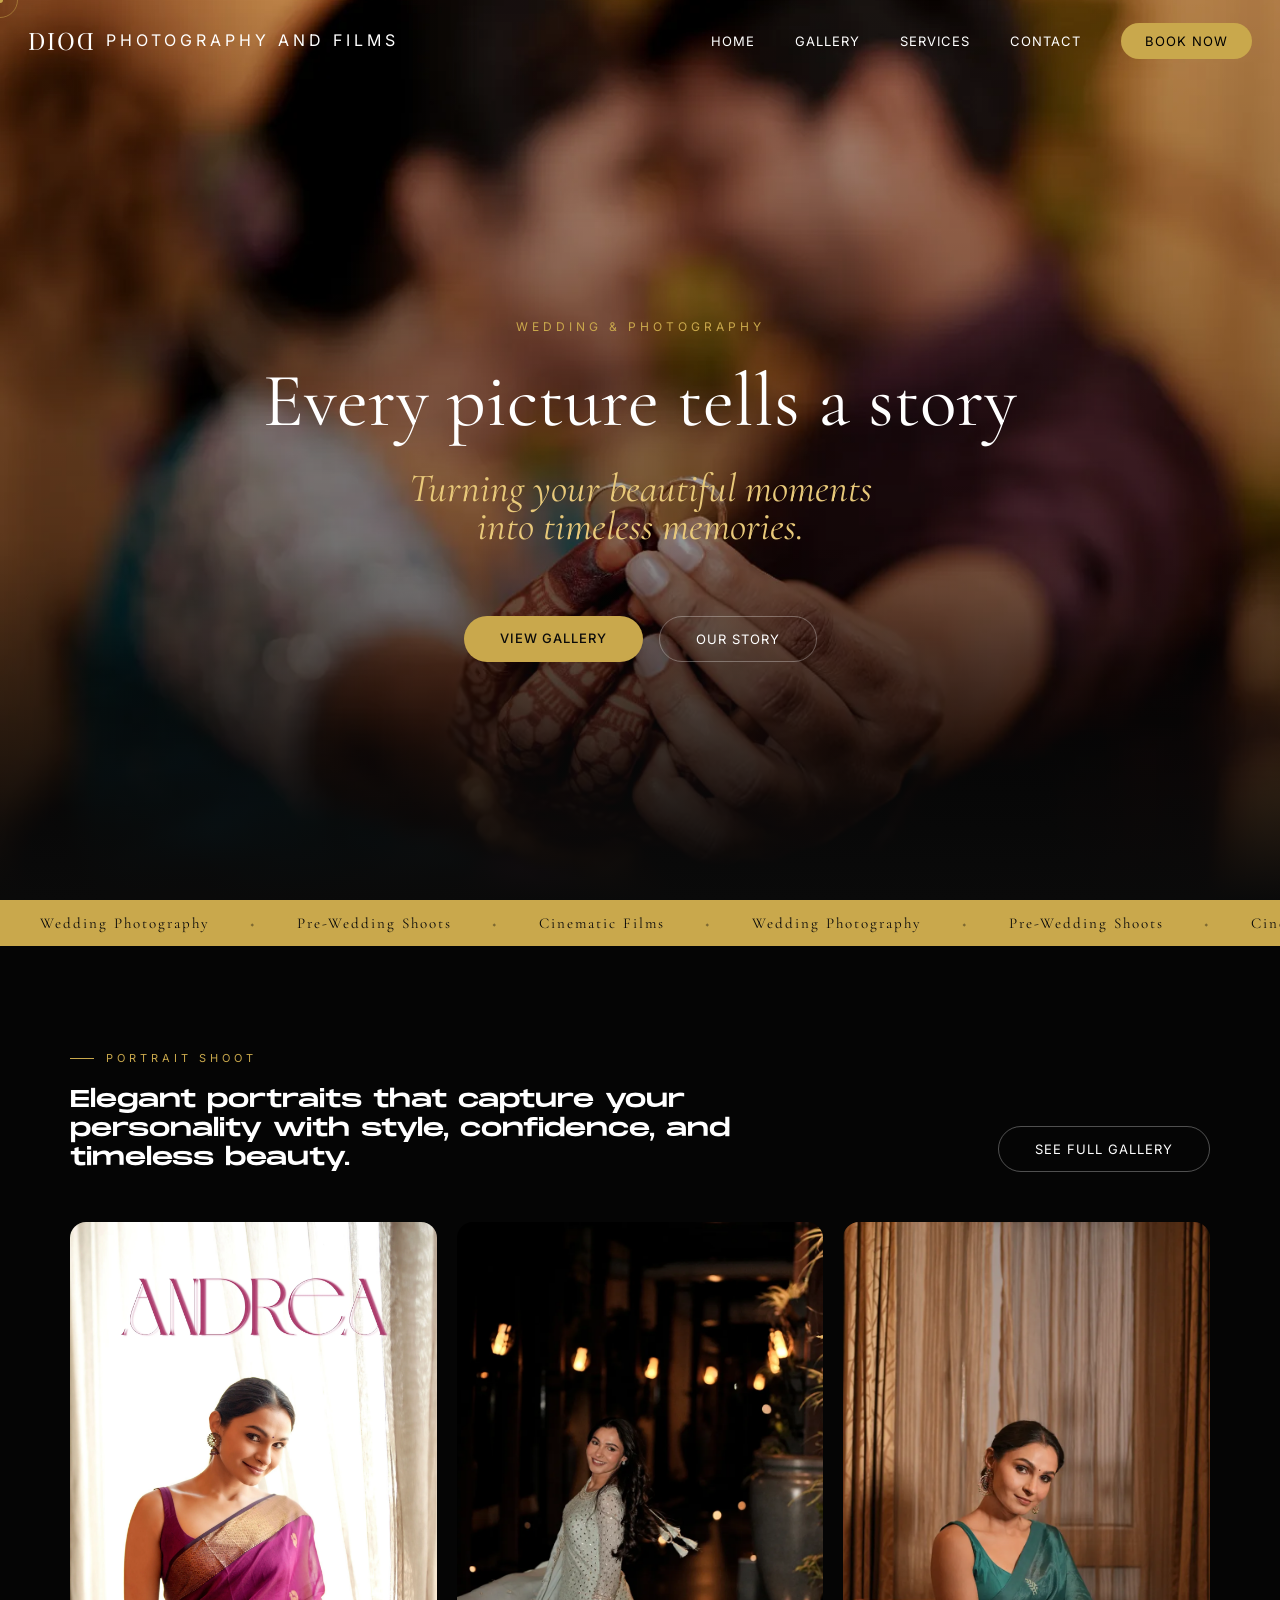
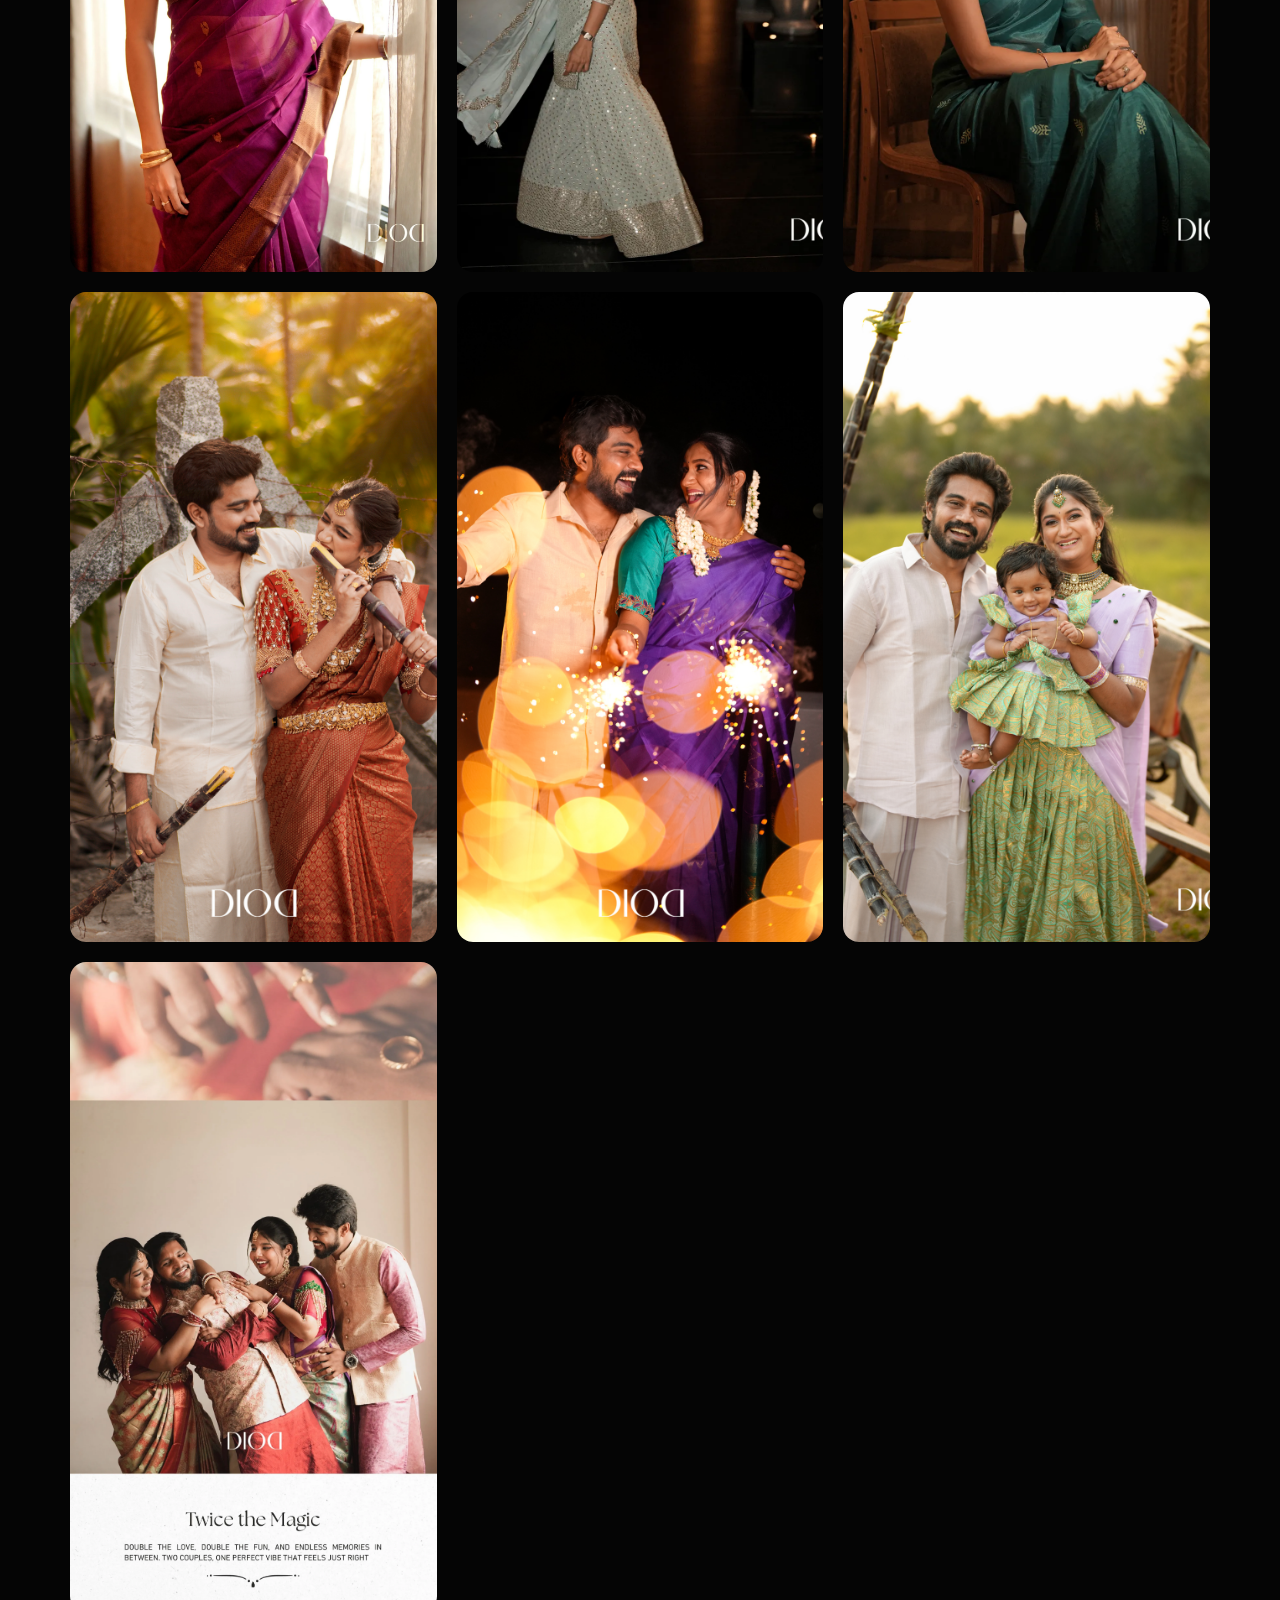
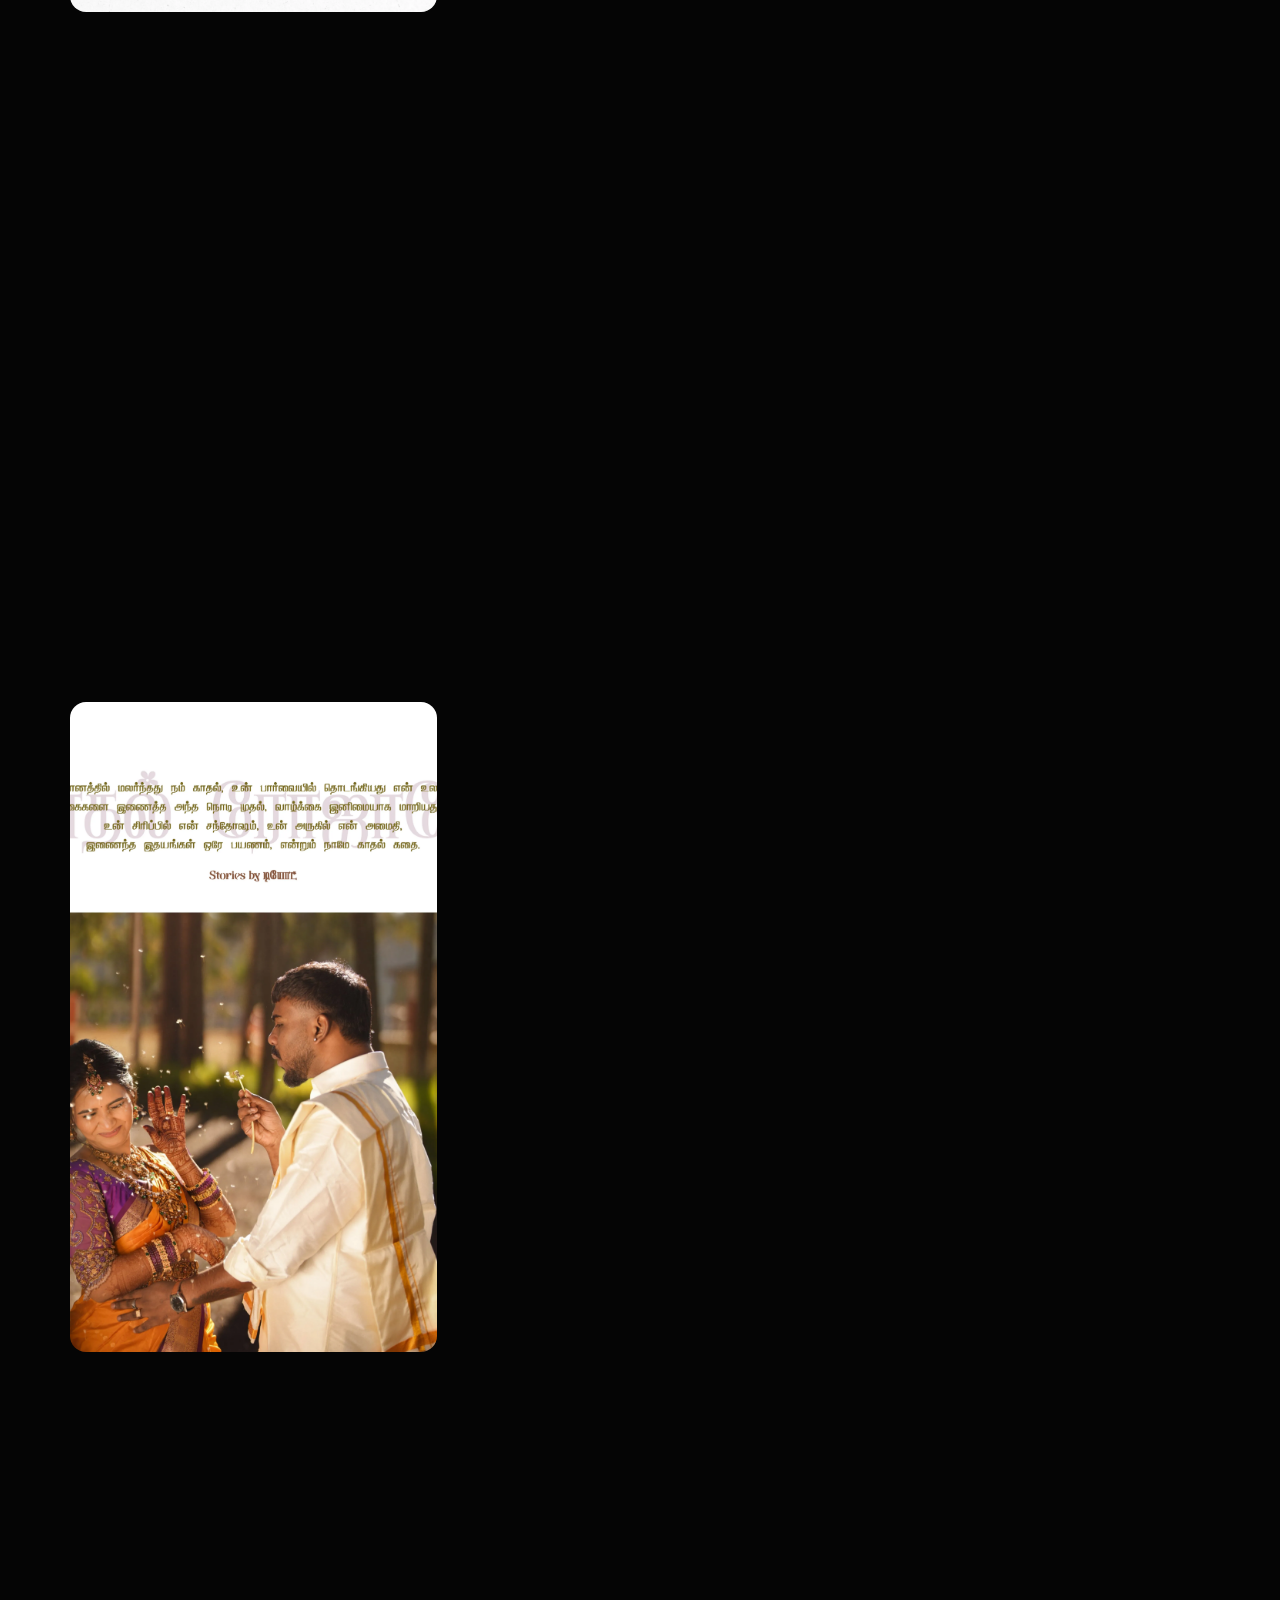
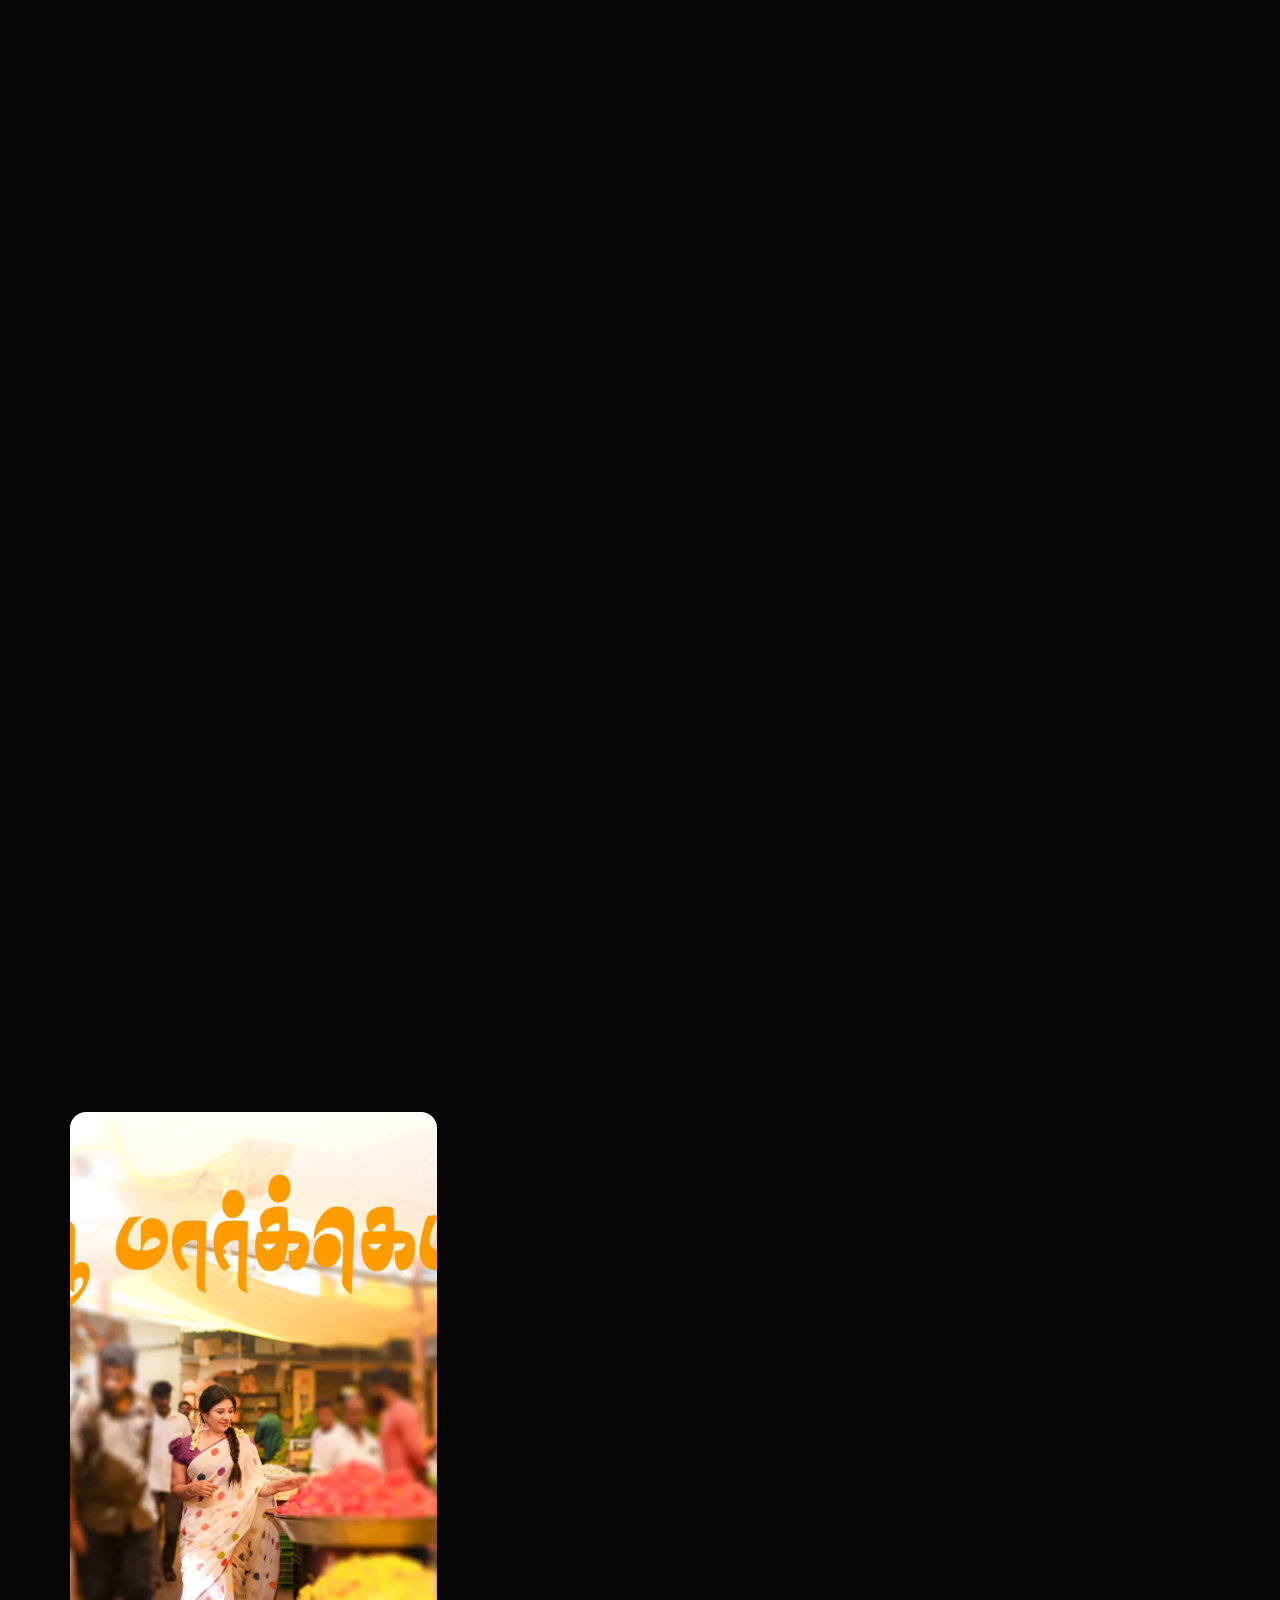
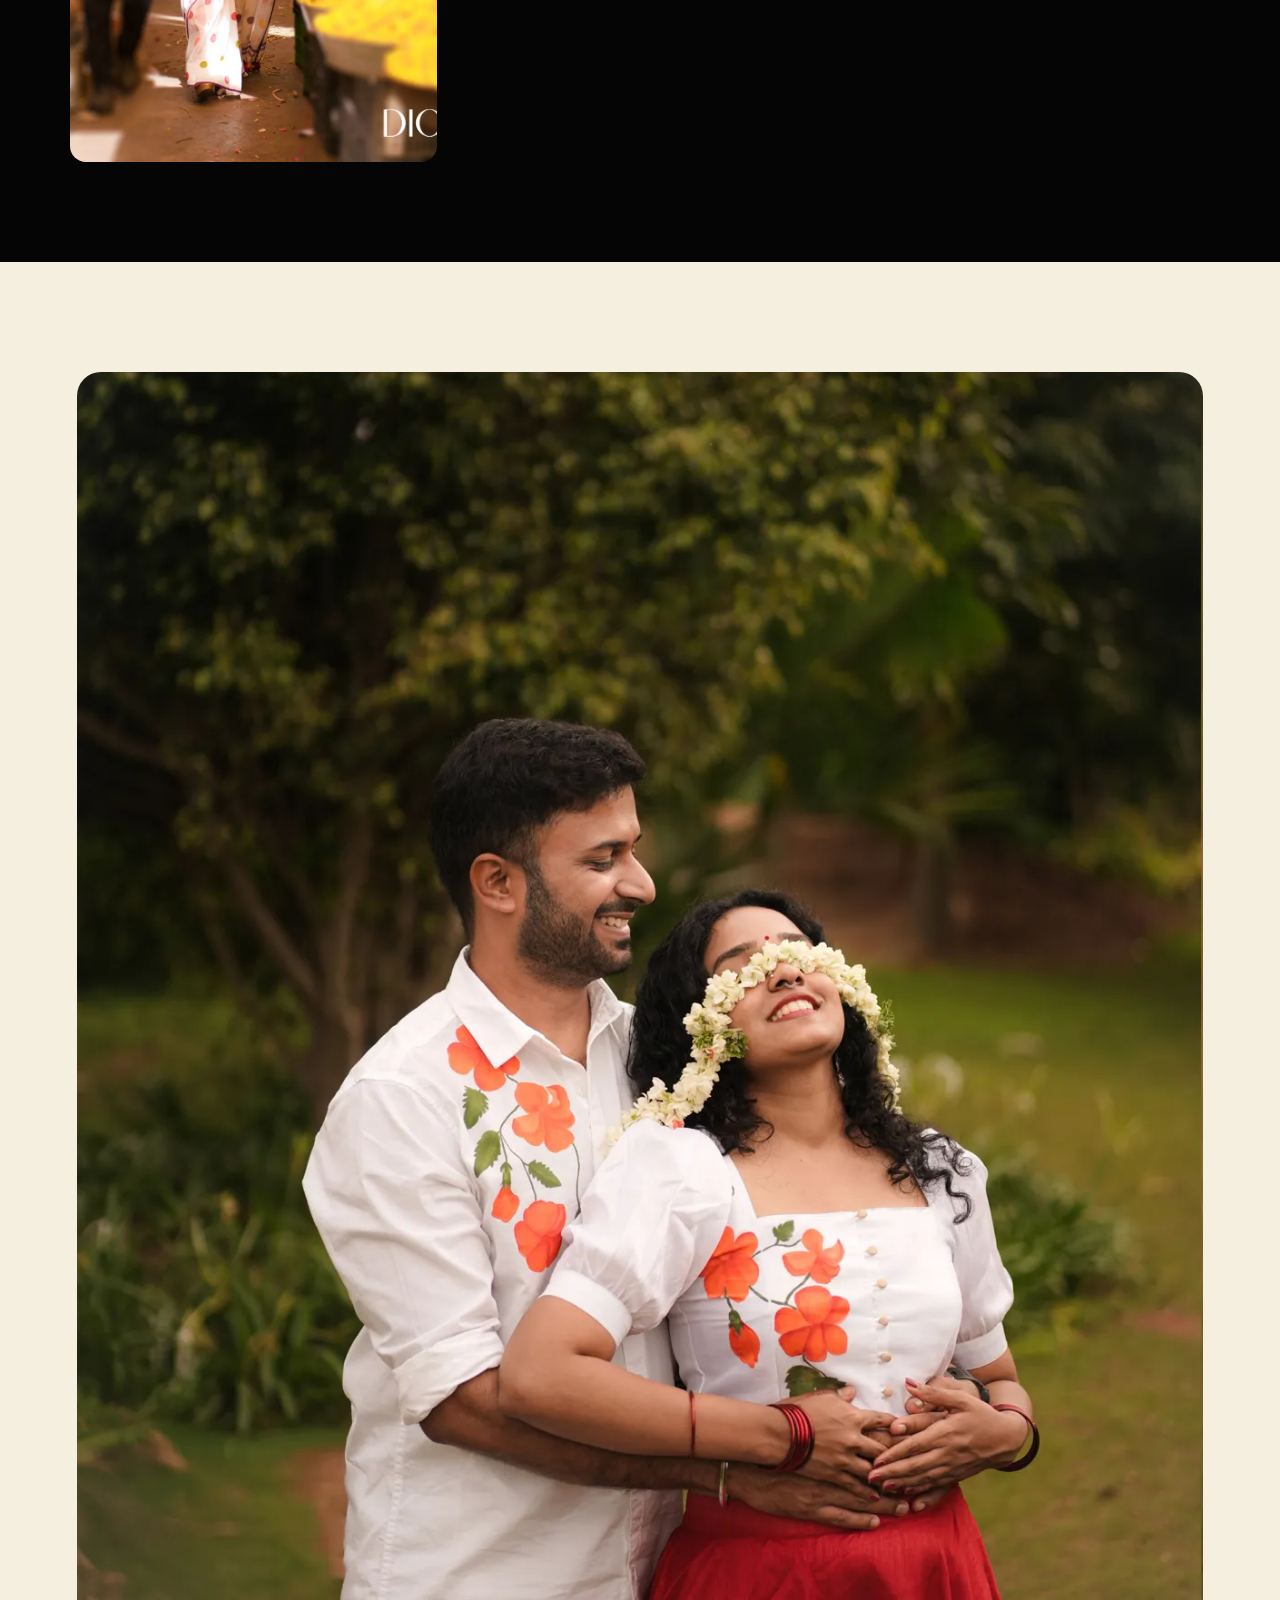
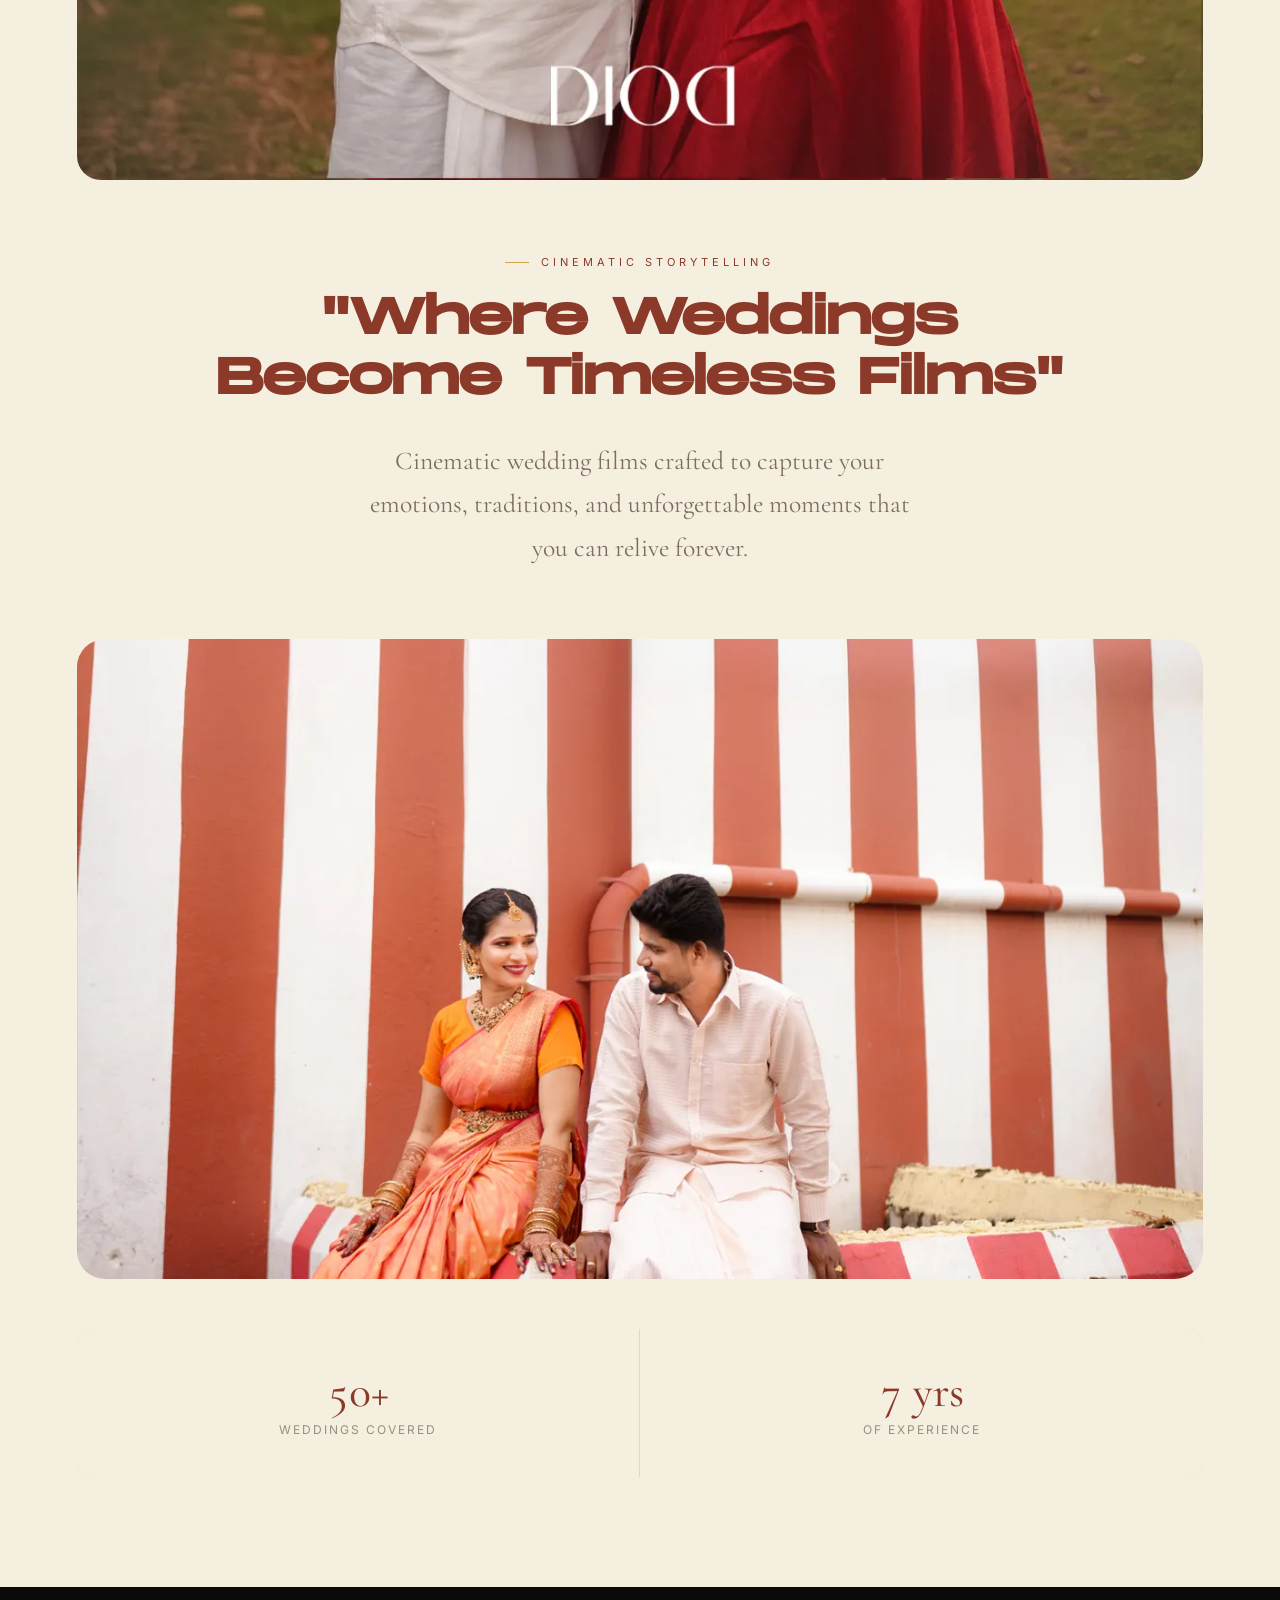
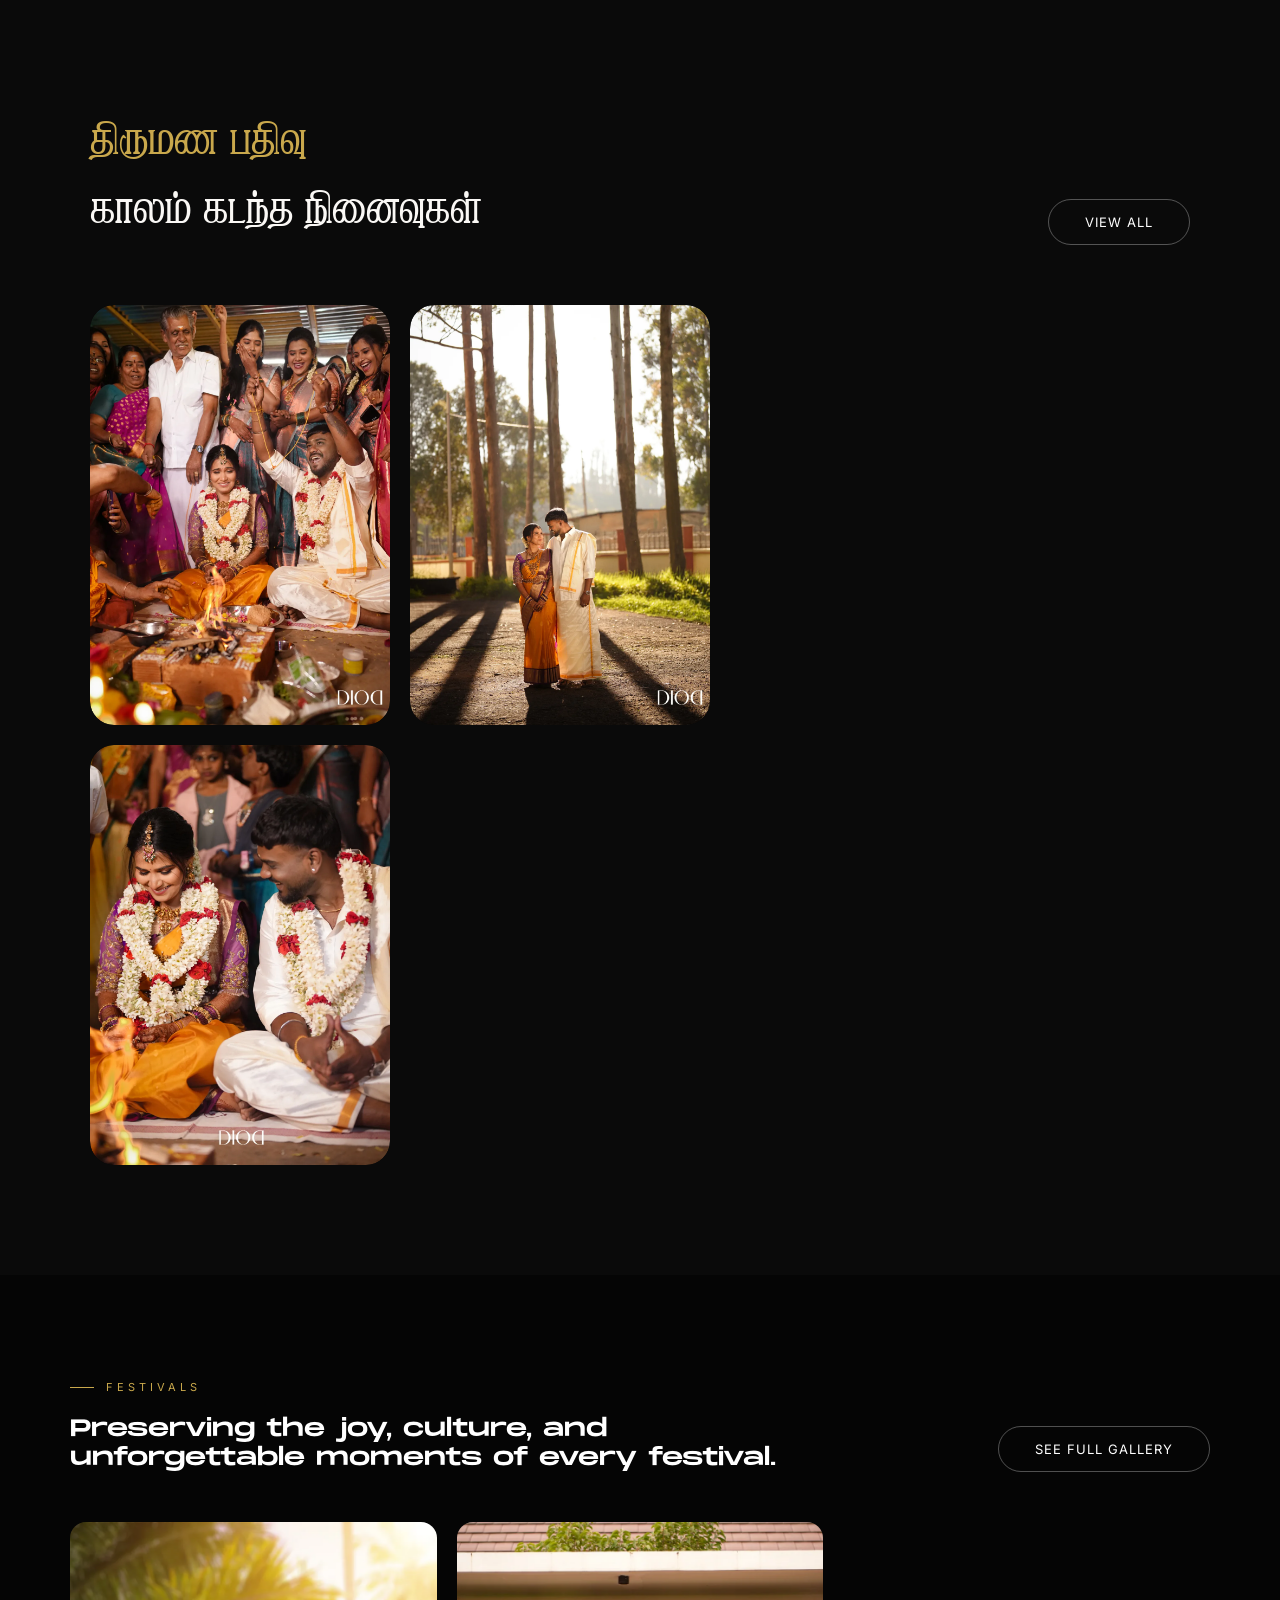
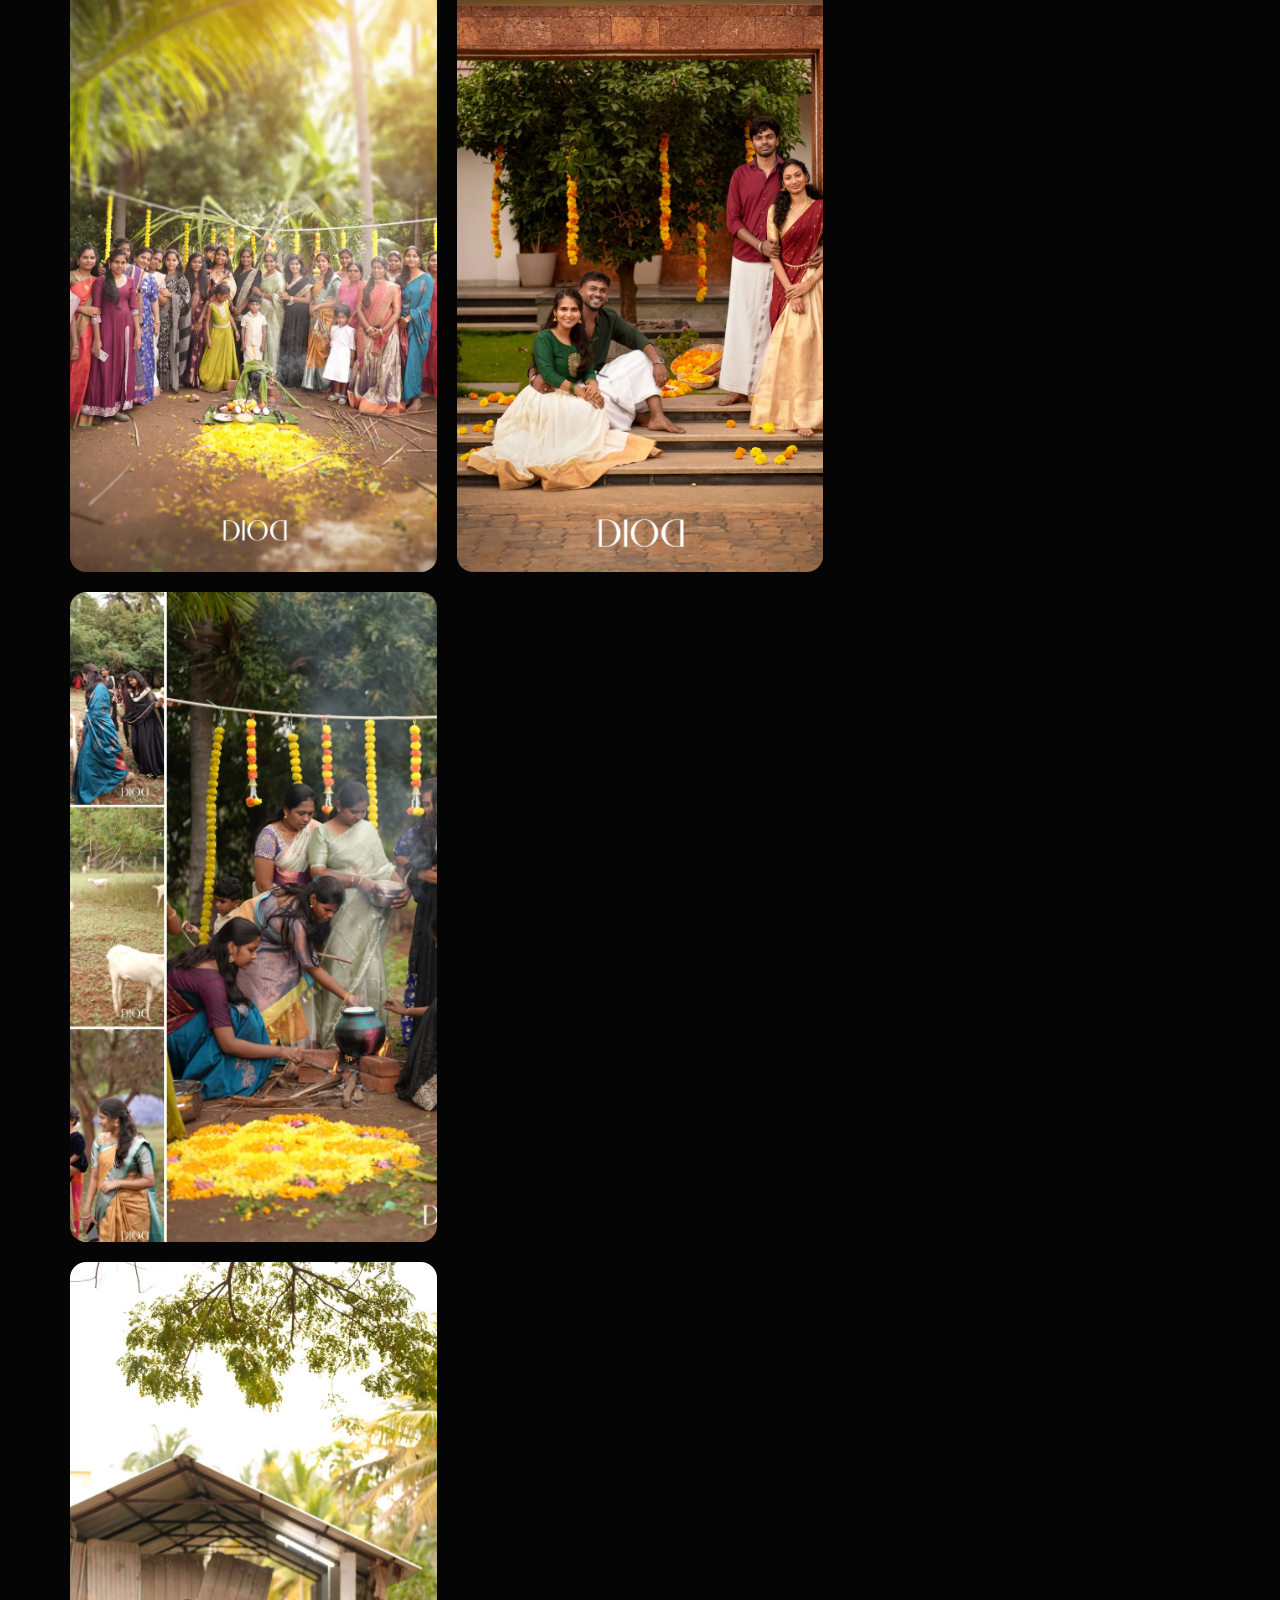
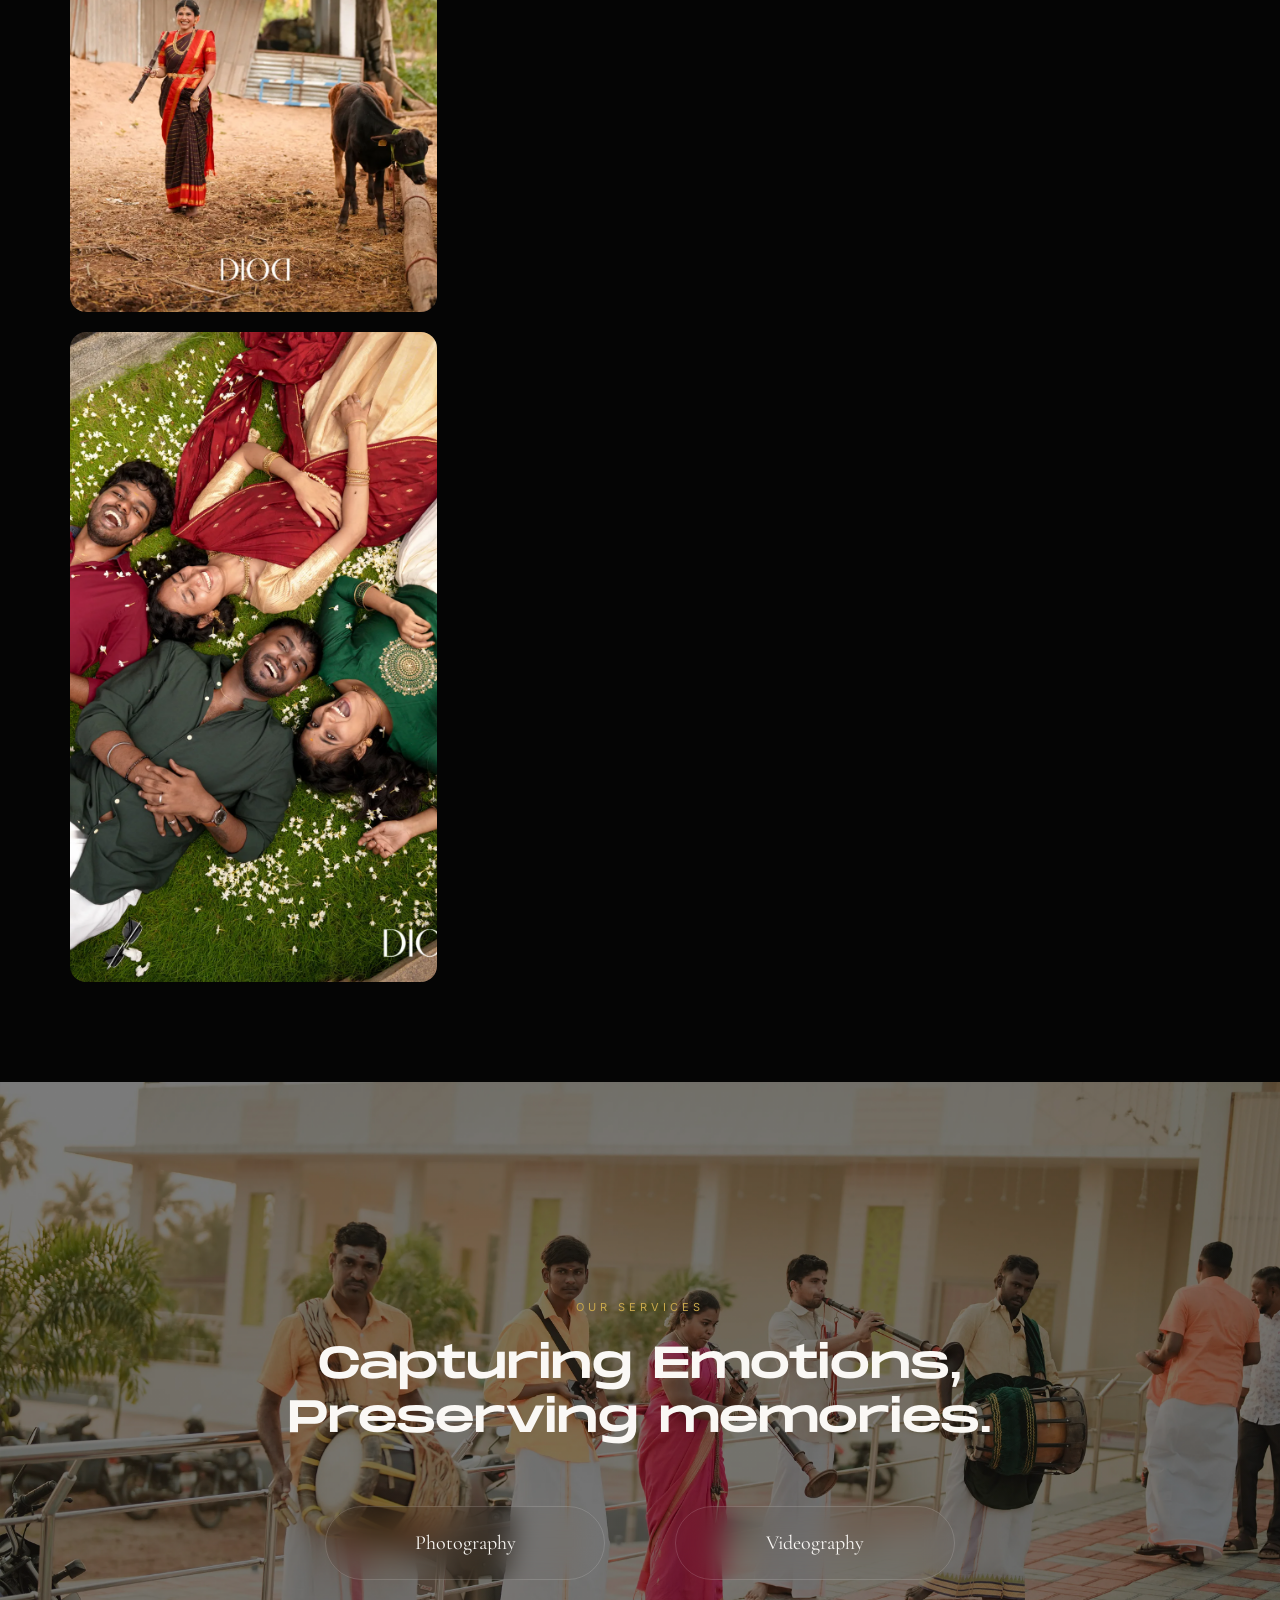
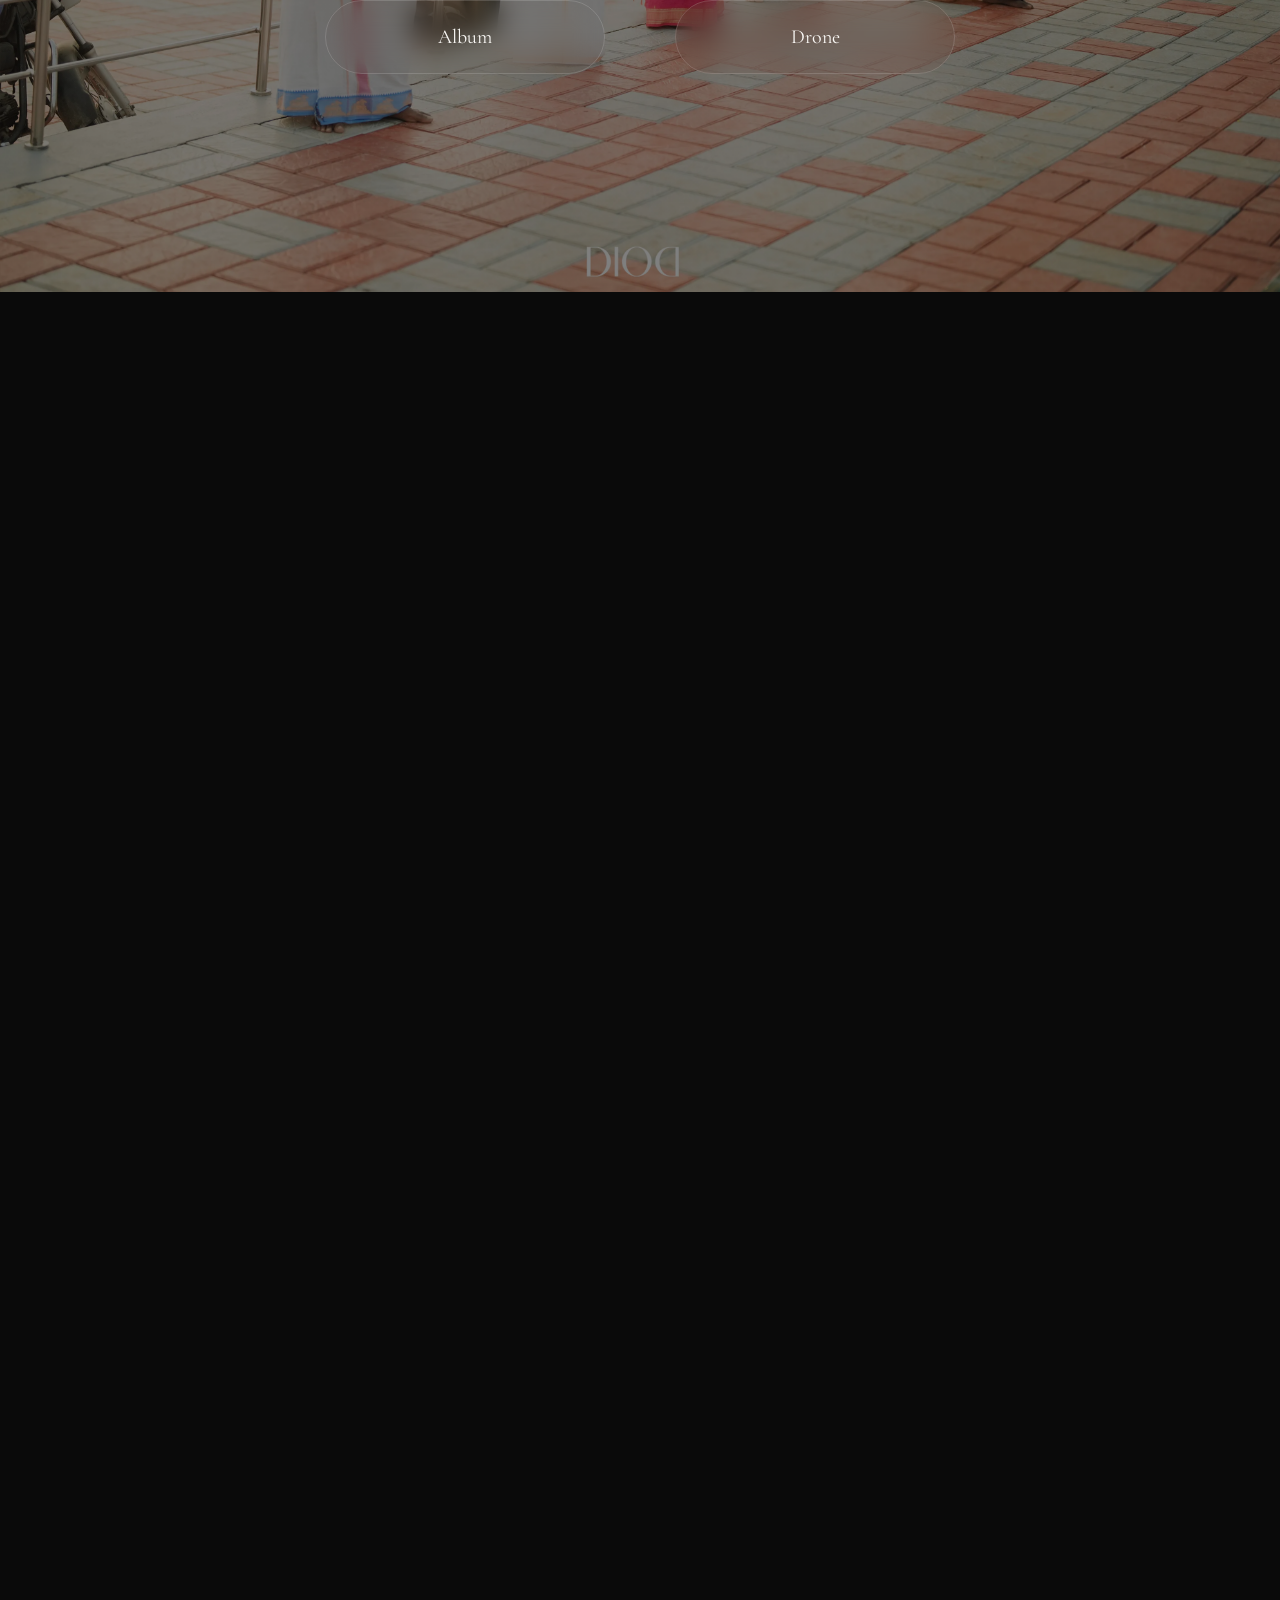
==== index.html @ 0d3ce09e "index code fully again replaced" ====
<!DOCTYPE html>
<html lang="ta">

<head>
    <meta charset="UTF-8">

    <meta name="viewport"
          content="width=device-width, initial-scale=1.0">

    <meta name="description"
          content="DIOD STUDIO — Professional wedding & birthday photography and videography. Coimbatore.">

    <meta name="theme-color"
          content="#0A0A0A">

    <title>DIOD STUDIO | Wedding & Birthday Photography</title>

    <!-- Hero image is the LCP candidate -->
    <link rel="preload"
          as="image"
          href="images/hero.webp"
          fetchpriority="high">

    <!-- Google Fonts -->
    <link rel="preconnect"
          href="https://fonts.googleapis.com">

    <link rel="preconnect"
          href="https://fonts.gstatic.com"
          crossorigin>

    <link
        href="https://fonts.googleapis.com/css2?family=Cormorant+Garamond:ital,wght@0,300;0,400;0,500;1,400&family=Inter:wght@300;400;500&family=Playfair+Display:ital,wght@0,500;0,600;1,500&display=swap"
        rel="stylesheet">

    <link rel="stylesheet"
          href="style.css">
</head>

<body>

<!-- CUSTOM CURSOR -->
<div class="cursor-dot" aria-hidden="true"></div>
<div class="cursor-ring" aria-hidden="true"></div>

<!-- MOBILE MENU -->
<div class="mobile-menu"
     role="dialog"
     aria-label="Navigation menu">

    <a href="index.html">Home</a>
    <a href="./gallery/gallery/gallery.html">Gallery</a>
    <a href="#services">Services</a>
    <a href="./studio-contact/contact.html">Contact</a>

    <a href="./studio-contact/contact.html#contactForm"
       class="nav-cta">
        Book Now
    </a>
</div>

<!-- HERO -->
<section class="hero">

    <div class="hero-bg"></div>

    <nav aria-label="Main navigation">

        <a href="index.html"
           class="logo">

            <span>DIO</span>
            <span class="flip-d">D</span>

            <span class="studio-text">
                PHOTOGRAPHY AND FILMS
            </span>
        </a>

        <button
            class="nav-toggle"
            aria-label="Toggle navigation"
            aria-expanded="false">

            <span></span>
            <span></span>
            <span></span>
        </button>

        <ul>
            <li><a href="./index.html">Home</a></li>
            <li><a href="./gallery/gallery/gallery.html">Gallery</a></li>
            <li><a href="#services">Services</a></li>
            <li><a href="./studio-contact/contact.html">Contact</a></li>

            <li>
                <a href="./studio-contact/contact.html#contactForm"
                   class="nav-cta">
                    Book Now
                </a>
            </li>
        </ul>

    </nav>

    <div class="hero-content">

        <p class="hero-eyebrow">
            Wedding & Photography
        </p>

        <h1>
            Every picture tells a story

            <br>

            <em>
                Turning your beautiful moments
                <br>
                into timeless memories.
            </em>
        </h1>

        <div class="hero-cta">

            <a href="./gallery/gallery/gallery.html"
               class="btn-primary">
                View Gallery
            </a>

            <a href="./studio-contact/contact.html"
               class="btn-outline">
                Our Story
            </a>

        </div>

    </div>

</section>

<!-- MARQUEE -->
<div class="marquee-wrap"
     aria-hidden="true">

    <div class="marquee-track">

        <span>Wedding Photography</span>
        <span class="dot">◆</span>

        <span>Pre-Wedding Shoots</span>
        <span class="dot">◆</span>

        <span>Cinematic Films</span>
        <span class="dot">◆</span>

        <span>Wedding Photography</span>
        <span class="dot">◆</span>

        <span>Pre-Wedding Shoots</span>
        <span class="dot">◆</span>

        <span>Cinematic Films</span>
        <span class="dot">◆</span>

        <span>Wedding Photography</span>
        <span class="dot">◆</span>

        <span>Pre-Wedding Shoots</span>
        <span class="dot">◆</span>

        <span>Cinematic Films</span>
        <span class="dot">◆</span>

        <span>Wedding Photography</span>
        <span class="dot">◆</span>

    </div>
</div>

<!-- PORTRAIT -->
<section class="prewedding">

    <div class="prewedding-header">

        <div>
            <span class="section-eyebrow">
                Portrait Shoot
            </span>

            <h2>
                Elegant portraits that capture your personality
                with style, confidence, and timeless beauty.
            </h2>
        </div>

        <a href="./gallery/gallery/gallery.html"
           class="btn-outline">
            See Full Gallery
        </a>

    </div>

    <div class="pre-grid">

        <div class="pre-card">
            <img src="images/event1.webp" alt=""
                 loading="lazy" decoding="async">
        </div>

        <div class="pre-card">
            <img src="images/event3.webp" alt=""
                 loading="lazy" decoding="async">
        </div>

        <div class="pre-card">
            <img src="images/event2.webp" alt=""
                 loading="lazy" decoding="async">
        </div>

        <div class="pre-card">
            <img src="images/grid-26.webp" alt=""
                 loading="lazy" decoding="async">
        </div>

        <div class="pre-card">
            <img src="images/grid-27.webp" alt=""
                 loading="lazy" decoding="async">
        </div>

        <div class="pre-card">
            <img src="images/grid-28.webp" alt=""
                 loading="lazy" decoding="async">
        </div>

        <div class="pre-card">
            <img src="images/grid-06.webp" alt=""
                 loading="lazy" decoding="async">
        </div>

        <div class="pre-card">
            <img src="images/grid-02.webp" alt=""
                 loading="lazy" decoding="async">
        </div>

        <div class="pre-card">
            <img src="images/grid-03.webp" alt=""
                 loading="lazy" decoding="async">
        </div>

        <div class="pre-card">
            <img src="images/grid-04.webp" alt=""
                 loading="lazy" decoding="async">
        </div>

        <div class="pre-card">
            <img src="images/grid-01.webp" alt=""
                 loading="lazy" decoding="async">
        </div>

        <div class="pre-card">
            <img src="images/grid-05.webp" alt=""
                 loading="lazy" decoding="async">
        </div>

        <div class="pre-card">
            <img src="images/grid-07.webp" alt=""
                 loading="lazy" decoding="async">
        </div>

        <div class="pre-card">
            <img src="images/grid-12.webp" alt=""
                 loading="lazy" decoding="async">
        </div>

        <div class="pre-card">
            <img src="images/grid-09.webp" alt=""
                 loading="lazy" decoding="async">
        </div>

        <div class="pre-card">
            <img src="images/grid-10.webp" alt=""
                 loading="lazy" decoding="async">
        </div>

        <div class="pre-card">
            <img src="images/grid-11.webp" alt=""
                 loading="lazy" decoding="async">
        </div>

        <div class="pre-card">
            <img src="images/grid-23.webp" alt=""
                 loading="lazy" decoding="async">
        </div>

        <div class="pre-card">
            <img src="images/grid-13.webp" alt=""
                 loading="lazy" decoding="async">
        </div>

        <div class="pre-card">
            <img src="images/grid-14.webp" alt=""
                 loading="lazy" decoding="async">
        </div>

        <div class="pre-card">
            <img src="images/grid-15.webp" alt=""
                 loading="lazy" decoding="async">
        </div>

        <div class="pre-card">
            <img src="images/grid-17.webp" alt=""
                 loading="lazy" decoding="async">
        </div>

        <div class="pre-card">
            <img src="images/grid-24.webp" alt=""
                 loading="lazy" decoding="async">
        </div>

        <div class="pre-card">
            <img src="images/grid-25.webp" alt=""
                 loading="lazy" decoding="async">
        </div>

    </div>
</section>

<!-- TIMELESS -->
<section class="timeless reveal">

    <div class="timeless-content">

        <div class="timeless-main-img reveal">
            <img src="images/pre5.webp"
                 alt="Cinematic wedding film"
                 loading="lazy"
                 decoding="async">
        </div>

        <div class="timeless-text reveal">

            <span class="section-eyebrow"
                  style="color:#8B3A2A;">
                Cinematic Storytelling
            </span>

            <h2>
                "Where Weddings Become Timeless Films"
            </h2>

            <p>
                Cinematic wedding films crafted to capture
                your emotions, traditions, and unforgettable
                moments that you can relive forever.
            </p>
        </div>

        <div class="timeless-image reveal">
            <img src="images/timeless2.webp"
                 alt="Wedding cinematic detail"
                 loading="lazy"
                 decoding="async">
        </div>

        <div class="timeless-stats reveal">

            <div class="stat-box">
                <span class="stat-num count-up"
                      data-target="50"
                      data-suffix="+">
                    50+
                </span>

                <span class="stat-label">
                    Weddings Covered
                </span>
            </div>

            <div class="stat-box">
                <span class="stat-num count-up"
                      data-target="7"
                      data-suffix=" yrs">
                    7 yrs
                </span>

                <span class="stat-label">
                    Of Experience
                </span>
            </div>

        </div>
    </div>
</section>

<!-- WEDDING SERIES -->
<section class="wedding-series reveal">

    <div class="wedding-top">

        <div>

            <div id="gold"
                 class="tamil-txt1">
                 
            </div>

            <h1 class="tamil-txt1">
                  
            </h1>

        </div>

        <a href="./gallery/gallery/gallery.html"
           class="btn-outline"
           style="flex-shrink:0;">
            View All
        </a>

    </div>

    <div class="wedding-parallax">

        <div class="parallax-row row-left">

            <div class="gallery-card">
                <img src="images/wedding2.webp"
                     alt="Wedding photography 1"
                     loading="lazy" decoding="async">
            </div>

            <div class="gallery-card">
                <img src="images/wedding1.webp"
                     alt="Wedding photography 2"
                     loading="lazy" decoding="async">
            </div>

            <div class="gallery-card">
                <img src="images/wedding10.webp"
                     alt="Wedding photography 3"
                     loading="lazy" decoding="async">
            </div>

            <div class="gallery-card">
                <img src="images/wedding12.webp"
                     alt="Wedding photography 4"
                     loading="lazy" decoding="async">
            </div>

            <div class="gallery-card">
                <img src="images/wedding9.webp"
                     alt="Wedding photography 5"
                     loading="lazy" decoding="async">
            </div>

            <div class="gallery-card">
                <img src="images/wedding13.webp"
                     alt="Wedding photography 6"
                     loading="lazy" decoding="async">
            </div>

            <div class="gallery-card">
                <img src="images/wedding27.webp"
                     alt="Wedding photography 7"
                     loading="lazy" decoding="async">
            </div>

            <div class="gallery-card">
                <img src="images/wedding24.webp"
                     alt="Wedding photography 8"
                     loading="lazy" decoding="async">
            </div>

            <div class="gallery-card">
                <img src="images/wedding25.webp"
                     alt="Wedding photography 9"
                     loading="lazy" decoding="async">
            </div>

        </div>

        <div class="parallax-row row-right">

            <div class="gallery-card">
                <img src="images/wedding6.webp"
                     alt="Wedding photography 10"
                     loading="lazy" decoding="async">
            </div>

            <div class="gallery-card">
                <img src="images/wedding5.webp"
                     alt="Wedding photography 11"
                     loading="lazy" decoding="async">
            </div>

            <div class="gallery-card">
                <img src="images/wedding11.webp"
                     alt="Wedding photography 12"
                     loading="lazy" decoding="async">
            </div>

            <div class="gallery-card">
                <img src="images/wedding15.webp"
                     alt="Wedding photography 13"
                     loading="lazy" decoding="async">
            </div>

            <div class="gallery-card">
                <img src="images/wedding23.webp"
                     alt="Wedding photography 14"
                     loading="lazy" decoding="async">
            </div>

            <div class="gallery-card">
                <img src="images/wedding29.webp"
                     alt="Wedding photography 15"
                     loading="lazy" decoding="async">
            </div>

            <div class="gallery-card">
                <img src="images/wedding26.webp"
                     alt="Wedding photography 16"
                     loading="lazy" decoding="async">
            </div>

            <div class="gallery-card">
                <img src="images/wedding17.webp"
                     alt="Wedding photography 17"
                     loading="lazy" decoding="async">
            </div>

            <div class="gallery-card">
                <img src="images/wedding20.webp"
                     alt="Wedding photography 18"
                     loading="lazy" decoding="async">
            </div>

            <div class="gallery-card">
                <img src="images/wedding21.webp"
                     alt="Wedding photography 19"
                     loading="lazy" decoding="async">
            </div>

            <div class="gallery-card">
                <img src="images/wedding22.webp"
                     alt="Wedding photography 20"
                     loading="lazy" decoding="async">
            </div>

        </div>
    </div>
</section>

<!-- FESTIVALS -->
<section class="prewedding">

    <div class="prewedding-header">

        <div>
            <span class="section-eyebrow">
                Festivals
            </span>

            <h2>
                Preserving the joy, culture, and unforgettable
                moments of every festival.
            </h2>
        </div>

        <a href="./gallery/gallery/gallery.html"
           class="btn-outline">
            See Full Gallery
        </a>
    </div>

    <div class="pre-grid">

        <div class="pre-card">
            <img src="images/fest1.webp" alt=""
                 loading="lazy" decoding="async">
        </div>

        <div class="pre-card">
            <img src="images/fest2.webp" alt=""
                 loading="lazy" decoding="async">
        </div>

        <div class="pre-card">
            <img src="images/fest3.webp" alt=""
                 loading="lazy" decoding="async">
        </div>

        <div class="pre-card">
            <img src="images/fest4.webp" alt=""
                 loading="lazy" decoding="async">
        </div>

        <div class="pre-card">
            <img src="images/fest5.webp" alt=""
                 loading="lazy" decoding="async">
        </div>

        <div class="pre-card">
            <img src="images/fest13.webp" alt=""
                 loading="lazy" decoding="async">
        </div>

        <div class="pre-card">
            <img src="images/fest7.webp" alt=""
                 loading="lazy" decoding="async">
        </div>

        <div class="pre-card">
            <img src="images/fest8.webp" alt=""
                 loading="lazy" decoding="async">
        </div>

        <div class="pre-card">
            <img src="images/fest9.webp" alt=""
                 loading="lazy" decoding="async">
        </div>

        <div class="pre-card">
            <img src="images/fest10.webp" alt=""
                 loading="lazy" decoding="async">
        </div>

        <div class="pre-card">
            <img src="images/fest11.webp" alt=""
                 loading="lazy" decoding="async">
        </div>

        <div class="pre-card">
            <img src="images/fest12.webp" alt=""
                 loading="lazy" decoding="async">
        </div>

    </div>
</section>

<!-- SERVICES -->
<section id="services"
         class="services reveal">

    <div class="services-overlay">

        <div class="services-content">

            <p class="service-small">
                Our Services
            </p>

            <h2>
                Capturing Emotions,
                <br>
                Preserving memories.
            </h2>

            <div class="service-list reveal-stagger">

                <div class="service-item">Photography</div>
                <div class="service-item">Videography</div>
                <div class="service-item">Album</div>
                <div class="service-item">Drone</div>

            </div>
        </div>
    </div>
</section>

<!-- POV -->
<section class="pov reveal">

    <div class="pov-header">

        <div>
            <span class="section-eyebrow">
                Stories In Motion
            </span>

            <h2 class="pov-heading">
                Capturing emotions, celebrations,
                and
                <br>
                moments that stay forever.
            </h2>
        </div>

    </div>

    <div class="reels-grid reveal-stagger">

        <div class="reel-card">
            <video class="lazy-video"
                   muted
                   loop
                   playsinline
                   preload="none"
                   data-src="videos/video-1.mp4">
            </video>
        </div>

        <div class="reel-card">
            <video class="lazy-video"
                   muted
                   loop
                   playsinline
                   preload="none"
                   data-src="videos/video-3.mp4">
            </video>
        </div>

        <div class="reel-card">
            <video class="lazy-video"
                   muted
                   loop
                   playsinline
                   preload="none"
                   data-src="videos/video-2.mp4">
            </video>
        </div>

    </div>

    <div class="pov-text reveal">

        <h1 class="tamil-txt2">
             
            <br>
             
             
        </h1>

    </div>

    <div class="pov-grid reveal-stagger">

        <div class="pov-card">
            <img src="images/pov04.webp"
                 alt="POV moment 1"
                 loading="lazy"
                 decoding="async">
        </div>

        <div class="pov-card">
            <img src="images/pov2.webp"
                 alt="POV moment 2"
                 loading="lazy"
                 decoding="async">
        </div>

        <div class="pov-card">
            <img src="images/pov05.webp"
                 alt="POV moment 3"
                 loading="lazy"
                 decoding="async">
        </div>

    </div>
</section>

<!-- BIRTHDAY -->
<section class="birthday reveal">

    <div class="birthday-top">

        <span class="birthday-small">
            Birthday in Focus
        </span>

        <h2>
            Capturing birthdays and special celebrations
            with creativity and timeless memories
        </h2>

    </div>

    <div class="birthday-grid reveal-stagger">

        <div class="birthday-card">
            <img src="images/birthday1.webp"
                 alt="Birthday celebration"
                 loading="lazy"
                 decoding="async">
        </div>

        <div class="birthday-card">
            <img src="images/birthday2.webp"
                 alt="Birthday joy"
                 loading="lazy"
                 decoding="async">
        </div>

        <div class="birthday-card">
            <img src="images/birthday3.webp"
                 alt="Birthday memory"
                 loading="lazy"
                 decoding="async">
        </div>

    </div>
</section>

<!-- FOOTER -->
<footer class="footer-hero reveal">

    <div class="footer-overlay">

        <div class="footer-content">

            <span class="section-eyebrow"
                  style="color:rgba(201,168,76,.7);">
                Get in Touch
            </span>

            <h2>
                Every Frame
                <br>
                <em>Deserves a Music.</em>
            </h2>

            <p>
                DIOD - The Wedding Company
                <br>
                Merging passion with precision
            </p>

            <a href="./studio-contact/contact.html#contactForm"
               class="footer-book-btn">
                Book Your Date
            </a>

            <div class="footer-divider"></div>

        </div>

        <div>

            <div class="footer-bottom">

                <div class="footer-logo">
                    <span>DIO</span>
                    <span class="footer-flip-d">D</span>
                    <span class="footer-studio-text">STUDIO</span>
                </div>

                <div class="footer-contact">
                    diod.dharsh24@gmail.com
                    &nbsp;·&nbsp;
                    +91 9566635646
                </div>

                <div class="footer-socials">

                    <a href="https://www.instagram.com/stories_by_diod?igsh=MTI3ODd1ZXYwaWoxMg=="
                       target="_blank"
                       rel="noopener noreferrer">
                        Instagram
                    </a>

                    <a href="#">YouTube</a>
                    <a href="#">WhatsApp</a>

                </div>
            </div>

            <div class="footer-credit">
                <p>
                    Designed &amp; Developed by
                    <span>Fusionix Technologies</span>
                </p>
            </div>

        </div>
    </div>
</footer>

<script src="script.js"></script>

</body>
</html>
---- style.css ----
/* ================================================
   DIOD STUDIO — style.css
   Stable Performance Version
================================================ */

*, *::before, *::after {
    margin: 0;
    padding: 0;
    box-sizing: border-box;
}

:root {
    --gold: #C9A84C;
    --gold-lt: #E8C97A;
    --cream: #FAF8F5;
    --warm: #F5EFE0;
    --dark: #0A0A0A;
    --dark2: #111111;
    --rust: #8B3A2A;
    --nav-h: 80px;

    --ease-out-expo:
        cubic-bezier(0.16, 1, 0.3, 1);

    --ease-in-out:
        cubic-bezier(0.4, 0, 0.2, 1);
}

html {
    scroll-behavior: smooth;
    -webkit-text-size-adjust: 100%;
}

body {
    background: var(--dark);
    color: white;
    overflow-x: hidden;
    font-family: 'Inter', sans-serif;
    -webkit-font-smoothing: antialiased;
}

img {
    display: block;
    max-width: 100%;
}

/* ================================================
   LOCAL FONTS
================================================ */

@font-face {
    font-family: 'The Seasons';

    src:
        url('./Fonts/MonumentExtended-Regular.otf')
        format('opentype');

    font-weight: normal;
    font-style: normal;

    font-display: swap;
}

@font-face {
    font-family: 'TamilFont';

    src:
        url('./Fonts/st_168.TTF')
        format('truetype');

    font-weight: 400;
    font-style: normal;

    font-display: swap;
}

@font-face {
    font-family: 'TamFont';

    src:
        url('./Fonts/st_140.TTF')
        format('truetype');

    font-weight: 400;
    font-style: normal;

    font-display: swap;
}

/* ================================================
   CUSTOM CURSOR
================================================ */

.cursor-dot,
.cursor-ring {
    position: fixed;
    top: 0;
    left: 0;

    border-radius: 50%;

    pointer-events: none;

    z-index: 9999;

    will-change: transform;

    transition:
        opacity .3s;
}

.cursor-dot {
    width: 6px;
    height: 6px;

    background:
        var(--gold);

    transform:
        translate(-50%, -50%);
}

.cursor-ring {
    width: 36px;
    height: 36px;

    border:
        1.5px solid
        rgba(201,168,76,.5);

    transform:
        translate(-50%, -50%);

    transition:
        width .3s,
        height .3s,
        border-color .3s;
}

.cursor-ring.hovering {
    width: 56px;
    height: 56px;

    border-color:
        var(--gold);
}

@media (max-width:768px) {
    .cursor-dot,
    .cursor-ring {
        display: none;
    }
}

/* ================================================
   NAV
================================================ */

nav {
    position: fixed;

    top: 0;
    left: 0;
    right: 0;

    z-index: 1000;

    height:
        var(--nav-h);

    display: flex;

    justify-content:
        space-between;

    align-items:
        center;

    padding:
        0 28px;

    transition:
        background .5s var(--ease-in-out),
        backdrop-filter .5s,
        box-shadow .5s;
}

nav.scrolled {
    background:
        rgba(10,10,10,.82);

    backdrop-filter:
        blur(20px);

    -webkit-backdrop-filter:
        blur(20px);

    box-shadow:
        0 1px 0
        rgba(255,255,255,.06);
}

nav ul {
    display: flex;
    align-items: center;
    gap: 40px;

    list-style: none;

    margin-left: auto;
}

nav ul a {
    color: #fff;

    text-decoration: none;

    font-size: 13px;

    letter-spacing: 1px;

    text-transform:
        uppercase;

    position: relative;
}

nav ul a::after {
    content: '';

    position: absolute;

    bottom: -5px;
    left: 0;

    width: 0;
    height: 1px;

    background:
        var(--gold);

    transition:
        width .35s
        var(--ease-out-expo);
}

nav ul a:hover::after {
    width: 100%;
}

/* ================================================
   LOGO
================================================ */

.logo {
    display: flex;

    align-items: center;

    gap: 0;

    color: white;

    text-decoration: none;

    position: relative;

    font-family:
        'Playfair Display',
        serif;

    letter-spacing:
        2px;
}

.logo span {
    font-family:
        'Playfair Display',
        serif;

    font-size:
        24px;
}

.flip-d {
    display:
        inline-block;

    transform:
        scaleX(-1);

    margin-left:
        -2px;
}

.studio-text {
    margin-left:
        12px !important;

    font-family:
        'Inter',
        sans-serif !important;

    font-size:
        16px !important;

    letter-spacing:
        4px !important;
}

.logo::after {
    content: '';

    position: absolute;

    bottom: -4px;
    left: 0;

    width: 0;
    height: 1px;

    background:
        var(--gold);

    transition:
        width .4s
        var(--ease-out-expo);
}

.logo:hover::after {
    width: 100%;
}

/* ================================================
   NAV CTA
================================================ */

.nav-cta {
    background:
        var(--gold);

    color:
        #000 !important;

    padding:
        10px 24px;

    border-radius:
        100px;

    transition:
        background .3s,
        transform .3s,
        box-shadow .3s;
}

.nav-cta::after {
    display:
        none !important;
}

.nav-cta:hover {
    background:
        var(--gold-lt) !important;

    transform:
        translateY(-2px);

    box-shadow:
        0 8px 30px
        rgba(201,168,76,.35);
}

/* ================================================
   HAMBURGER
================================================ */

.nav-toggle {
    display: none;

    flex-direction:
        column;

    gap: 5px;

    cursor: pointer;

    z-index: 1100;

    background: none;

    border: none;

    padding: 6px;
}

.nav-toggle span {
    display: block;

    width: 24px;
    height: 1.5px;

    background: white;

    border-radius: 2px;

    transition:
        transform .35s
        var(--ease-out-expo),
        opacity .2s;

    transform-origin:
        center;
}

.nav-toggle.open span:nth-child(1) {
    transform:
        translateY(6.5px)
        rotate(45deg);
}

.nav-toggle.open span:nth-child(2) {
    opacity: 0;

    transform:
        scaleX(0);
}

.nav-toggle.open span:nth-child(3) {
    transform:
        translateY(-6.5px)
        rotate(-45deg);
}

/* ================================================
   MOBILE MENU
================================================ */

.mobile-menu {
    position: fixed;

    inset: 0;

    background:
        rgba(5,5,5,.97);

    z-index: 1050;

    display: flex;

    flex-direction:
        column;

    justify-content:
        center;

    align-items:
        center;

    gap: 32px;

    opacity: 0;

    pointer-events:
        none;

    transition:
        opacity .4s
        var(--ease-in-out);
}

.mobile-menu.open {
    opacity: 1;

    pointer-events:
        all;
}

.mobile-menu a {
    color: white;

    text-decoration:
        none;

    font-family:
        'Playfair Display',
        serif;

    font-size:
        36px;

    font-weight:
        500;

    opacity: 0;

    transform:
        translateY(20px);

    transition:
        opacity .4s,
        transform .4s
        var(--ease-out-expo),
        color .3s;
}

.mobile-menu.open a {
    opacity: 1;

    transform:
        translateY(0);
}

.mobile-menu.open a:nth-child(1) {
    transition-delay: .08s;
}

.mobile-menu.open a:nth-child(2) {
    transition-delay: .14s;
}

.mobile-menu.open a:nth-child(3) {
    transition-delay: .20s;
}

.mobile-menu.open a:nth-child(4) {
    transition-delay: .26s;
}

.mobile-menu.open a:nth-child(5) {
    transition-delay: .32s;
}

.mobile-menu a:hover {
    color:
        var(--gold);
}

/* ================================================
   HERO
================================================ */

.hero {
    position: relative;

    height: 100vh;

    overflow: hidden;
}

.hero-bg {
    position: absolute;

    inset: 0;

    background:
        linear-gradient(
            to bottom,
            rgba(0,0,0,.15) 0%,
            rgba(0,0,0,.40) 60%,
            rgba(10,10,10,1) 100%
        ),
        url("images/hero.webp")
        center / cover
        no-repeat;

    will-change:
        transform;

    animation:
        kenburns
        18s
        ease-in-out
        infinite
        alternate;
}

@keyframes kenburns {

    from {
        transform:
            scale(1)
            translateX(0);
    }

    to {
        transform:
            scale(1.12)
            translateX(-1%);
    }
}

.hero-content {
    position: relative;

    z-index: 10;

    height: 100vh;

    display: flex;

    flex-direction:
        column;

    justify-content:
        center;

    align-items:
        center;

    text-align:
        center;

    padding:
        0 24px;

    padding-top:
        var(--nav-h);
}

.hero-eyebrow {
    font-size: 12px;

    letter-spacing:
        4px;

    text-transform:
        uppercase;

    color:
        var(--gold);

    margin-bottom:
        10px;

    opacity: 0;

    transform:
        translateY(16px);

    animation:
        fadeUp
        .8s
        .3s
        var(--ease-out-expo)
        forwards;
}

.hero-content h1 {
    max-width:
        780px;

    font-family:
        'Cormorant Garamond',
        serif;

    font-size:
        clamp(
            42px,
            6vw,
            76px
        );

    line-height:
        1.5;

    font-weight:
        400;

    opacity: 0;

    transform:
        translateY(24px);

    animation:
        fadeUp
        .9s
        .55s
        var(--ease-out-expo)
        forwards;
}

.hero-content h1 em {
    display:
        inline-block;

    font-style:
        italic;

    color:
        var(--gold-lt);

    line-height:
        .95;

    font-size:
        40px;
}

.hero-cta {
    margin-top:
        44px;

    display: flex;

    gap: 16px;

    opacity: 0;

    transform:
        translateY(16px);

    animation:
        fadeUp
        .8s
        .85s
        var(--ease-out-expo)
        forwards;
}

.btn-primary {
    padding:
        14px 36px;

    background:
        var(--gold);

    color:
        var(--dark);

    font-family:
        'Inter',
        sans-serif;

    font-size:
        13px;

    font-weight:
        500;

    letter-spacing:
        1px;

    text-transform:
        uppercase;

    text-decoration:
        none;

    border-radius:
        100px;

    transition:
        transform .3s
        var(--ease-out-expo),
        box-shadow .3s,
        background .3s;
}

.btn-primary:hover {
    background:
        var(--gold-lt);

    transform:
        translateY(-3px);

    box-shadow:
        0 12px 40px
        rgba(201,168,76,.4);
}

.btn-outline {
    padding:
        14px 36px;

    border:
        1px solid
        rgba(255,255,255,.3);

    color: white;

    font-family:
        'Inter',
        sans-serif;

    font-size:
        13px;

    letter-spacing:
        1px;

    text-transform:
        uppercase;

    text-decoration:
        none;

    border-radius:
        100px;

    transition:
        border-color .3s,
        background .3s,
        transform .3s;
}

.btn-outline:hover {
    border-color:
        white;

    background:
        rgba(255,255,255,.06);

    transform:
        translateY(-3px);
}

/* ================================================
   MARQUEE
================================================ */

.marquee-wrap {
    background:
        var(--gold);

    overflow:
        hidden;

    padding:
        14px 0;
}

.marquee-track {
    display: flex;

    animation:
        marquee
        22s
        linear
        infinite;

    will-change:
        transform;
}

.marquee-track span {
    white-space:
        nowrap;

    font-family:
        'Cormorant Garamond',
        serif;

    font-size:
        15px;

    letter-spacing:
        2px;

    color:
        var(--dark);

    padding:
        0 40px;

    flex-shrink: 0;
}

.marquee-track span.dot {
    padding: 0;

    opacity: .4;
}

@keyframes marquee {

    from {
        transform:
            translateX(0);
    }

    to {
        transform:
            translateX(-50%);
    }
}

/* ================================================
   COMMON
================================================ */

.section-eyebrow {
    display:
        inline-block;

    font-size:
        11px;

    letter-spacing:
        4px;

    text-transform:
        uppercase;

    color:
        var(--gold);

    margin-bottom:
        20px;

    position: relative;

    padding-left:
        36px;
}

.section-eyebrow::before {
    content: '';

    position: absolute;

    left: 0;

    top: 50%;

    width: 24px;

    height: 1px;

    background:
        var(--gold);
}

/* ================================================
   PORTRAIT / FESTIVAL
================================================ */

.prewedding {
    background:
        #050505;

    padding:
        100px 70px;
}

.prewedding-header {
    display: flex;

    justify-content:
        space-between;

    align-items:
        flex-end;

    margin-bottom:
        50px;
}

.prewedding-header h2 {
    max-width:
        780px;

    font-family:
        'The Seasons',
        serif;

    font-size:
        clamp(
            20px,
            3vw,
            24px
        );

    font-weight:
        500;
}

.pre-grid {
    display: grid;

    grid-template-columns:
        repeat(3, 1fr);

    gap: 20px;
}

.pre-card {
    position: relative;

    overflow: hidden;

    border-radius:
        16px;
}

.pre-card::before {
    content: '';

    position: absolute;

    inset: 0;

    background:
        linear-gradient(
            90deg,
            #1a1a1a 25%,
            #2a2a2a 50%,
            #1a1a1a 75%
        );

    background-size:
        200% 100%;

    animation:
        shimmer
        1.5s
        infinite;

    z-index: 0;

    transition:
        opacity .4s;
}

.pre-card.loaded::before {
    opacity: 0;

    pointer-events: none;
}

@keyframes shimmer {

    from {
        background-position:
            -200% 0;
    }

    to {
        background-position:
            200% 0;
    }
}

.pre-card img {
    width: 100%;

    height:
        650px;

    object-fit:
        cover;

    position: relative;

    z-index: 1;

    transition:
        transform .9s
        var(--ease-out-expo);
}

.pre-card:hover img {
    transform:
        scale(1.07);
}

/* ================================================
   TIMELESS
================================================ */

.timeless {
    background:
        var(--warm);

    padding:
        110px 0;

    overflow: hidden;
}

.timeless-content {
    width: 88%;

    margin: auto;
}

.timeless-main-img {
    width: 100%;

    border-radius:
        24px;

    overflow: hidden;
}

.timeless-main-img img {
    width: 100%;

    object-fit:
        cover;

    transition:
        transform 1.2s
        var(--ease-out-expo);
}

.timeless-main-img:hover img {
    transform:
        scale(1.04);
}

.timeless-text {
    margin:
        70px 0;

    text-align:
        center;
}

.timeless-text h2 {
    color:
        var(--rust);

    font-family:
        'The Seasons',
        serif;

    font-size:
        clamp(
            36px,
            5vw,
            50px
        );

    line-height:
        1.2;

    max-width:
        860px;

    margin:
        0 auto 30px;
}

.timeless-text p {
    color:
        #7c6d60;

    font-family:
        'Cormorant Garamond',
        serif;

    font-size:
        clamp(
            20px,
            2vw,
            27px
        );

    max-width:
        580px;

    margin:
        0 auto;

    line-height:
        1.7;
}

.timeless-image {
    overflow: hidden;

    border-radius:
        28px;
}

.timeless-image img {
    width: 100%;

    max-height:
        640px;

    object-fit:
        cover;

    transition:
        transform 1.2s
        var(--ease-out-expo);
}

.timeless-image:hover img {
    transform:
        scale(1.05);
}

.timeless-stats {
    display: grid;

    grid-template-columns:
        repeat(2, 1fr);

    gap: 1px;

    background:
        rgba(139,58,42,.15);

    border-radius:
        16px;

    overflow: hidden;

    margin-top:
        50px;
}

.stat-box {
    background:
        var(--warm);

    padding:
        40px 30px;

    text-align:
        center;
}

.stat-num {
    font-family:
        'Cormorant Garamond',
        serif;

    font-size:
        45px;

    font-weight:
        450;

    color:
        var(--rust);

    line-height: 1;

    display: block;
}

.stat-label {
    font-size: 12px;

    letter-spacing:
        2px;

    text-transform:
        uppercase;

    color:
        #9c8d80;

    margin-top:
        8px;

    display: block;
}

/* ================================================
   WEDDING SERIES
================================================ */

.wedding-series {
    padding:
        120px 7%;

    overflow: hidden;
}

.wedding-top {
    display: flex;

    justify-content:
        space-between;

    align-items:
        flex-end;

    margin-bottom:
        60px;

    gap: 40px;
}

.tamil-txt1 {
    font-family:
        'TamFont',
        sans-serif;

    font-size:
        60px;

    color:
        var(--cream);

    line-height:
        1.15;

    font-weight:
        450;
}

.tamil-txt2 {
    font-family:
        'TamilFont',
        sans-serif;

    font-size:
        50px;

    color:
        var(--cream);

    line-height:
        1.15;

    font-weight:
        450;

    text-align:
        justify;
}

#gold {
    color:
        var(--gold);
}

.wedding-parallax {
    display: flex;

    flex-direction:
        column;

    gap: 20px;

    overflow: hidden;

    margin-bottom:
        -10px;
}

.parallax-row {
    display: flex;

    gap: 20px;

    width:
        max-content;

    will-change:
        transform;
}

.row-left {
    animation:
        moveLeft
        30s
        linear
        infinite;
}

.row-right {
    animation:
        moveRight
        30s
        linear
        infinite;
}

.gallery-card {
    flex:
        0 0 300px;

    height:
        420px;

    overflow: hidden;

    border-radius:
        24px;
}

.gallery-card img {
    width: 100%;

    height: 100%;

    object-fit:
        cover;

    display: block;

    border-radius:
        24px;

    transition:
        transform .8s;
}

.gallery-card:hover img {
    transform:
        scale(1.06);
}

@keyframes moveLeft {

    from {
        transform:
            translate3d(0,0,0);
    }

    to {
        transform:
            translate3d(-50%,0,0);
    }
}

@keyframes moveRight {

    from {
        transform:
            translate3d(-50%,0,0);
    }

    to {
        transform:
            translate3d(0,0,0);
    }
}

/* ================================================
   SERVICES
================================================ */

.services {
    position: relative;

    min-height:
        90vh;

    background:
        linear-gradient(
            rgba(0,0,0,.5),
            rgba(0,0,0,.5)
        ),
        url("images/services1.webp")
        center / cover
        no-repeat;

    background-attachment:
        fixed;
}

.services-overlay {
    display: flex;

    justify-content:
        center;

    align-items:
        center;

    min-height:
        90vh;

    padding:
        80px 24px;
}

.services-content {
    text-align:
        center;
}

.service-small {
    color:
        var(--gold);

    letter-spacing:
        4px;

    font-size:
        11px;

    margin-bottom:
        24px;

    text-transform:
        uppercase;
}

.services-content h2 {
    color:
        var(--cream);

    font-family:
        'The Seasons',
        serif;

    font-size:
        clamp(
            38px,
            5.5vw,
            45px
        );

    line-height:
        1.2;

    font-weight:
        450;

    margin-bottom:
        60px;
}

.service-list {
    display: grid;

    grid-template-columns:
        repeat(
            2,
            minmax(260px, 1fr)
        );

    gap: 20px;

    max-width:
        680px;

    margin:
        0 auto;

    justify-items:
        center;
}

.service-item {
    border:
        1px solid
        rgba(255,255,255,.15);

    padding:
        24px 22px;

    font-size:
        20px;

    width:
        280px;

    color:
        var(--cream);

    font-family:
        'Cormorant Garamond',
        serif;

    backdrop-filter:
        blur(14px);

    -webkit-backdrop-filter:
        blur(14px);

    border-radius:
        40px;

    transition:
        background .4s,
        transform .4s
        var(--ease-out-expo),
        border-color .4s,
        box-shadow .4s;

    position: relative;

    overflow: hidden;
}

.service-item::before {
    content: '';

    position: absolute;

    bottom: 0;
    left: 0;

    width: 0;

    height: 2px;

    background:
        var(--gold);

    transition:
        width .4s
        var(--ease-out-expo);
}

.service-item:hover {
    background:
        rgba(201,168,76,.08);

    border-color:
        rgba(201,168,76,.35);

    transform:
        translateY(-6px);

    box-shadow:
        0 20px 50px
        rgba(0,0,0,.4);
}

.service-item:hover::before {
    width: 100%;
}

/* ================================================
   POV
================================================ */

.pov {
    background:
        #040404;

    padding:
        100px 70px;
}

.pov-header {
    display: flex;

    justify-content:
        space-between;

    align-items:
        flex-end;

    margin-bottom:
        48px;
}

.pov-heading {
    color: white;

    font-family:
        'The Seasons',
        serif;

    font-size:
        clamp(
            20px,
            3vw,
            24px
        );

    font-weight:
        500;
}

.reels-grid {
    display: grid;

    grid-template-columns:
        repeat(3,1fr);

    gap: 16px;

    margin-bottom:
        60px;
}

.reel-card {
    overflow: hidden;

    border-radius:
        16px;

    position: relative;

    background:
        #0d0d0d;
}

.reel-card video {
    width: 100%;

    height:
        780px;

    object-fit:
        cover;

    display: block;

    transition:
        transform .9s
        var(--ease-out-expo);
}

.reel-card:hover video {
    transform:
        scale(1.04);
}

.reel-card::after {
    content: '▶';

    position: absolute;

    top: 50%;
    left: 50%;

    transform:
        translate(-50%,-50%)
        scale(.8);

    width: 52px;

    height: 52px;

    background:
        rgba(201,168,76,.9);

    border-radius:
        50%;

    display: flex;

    align-items:
        center;

    justify-content:
        center;

    color: black;

    font-size:
        14px;

    opacity: 0;

    transition:
        opacity .3s,
        transform .3s
        var(--ease-out-expo);

    pointer-events:
        none;
}

.reel-card:hover::after {
    opacity: 1;

    transform:
        translate(-50%,-50%)
        scale(1);
}

.pov-text {
    text-align:
        center;

    margin:
        56px 0;
}

.pov-grid {
    display: grid;

    grid-template-columns:
        1fr 1.6fr 1fr;

    gap: 16px;
}

.pov-card {
    overflow: hidden;

    border-radius:
        16px;
}

.pov-card img {
    width: 100%;

    height:
        560px;

    object-fit:
        cover;

    display: block;

    transition:
        transform .9s
        var(--ease-out-expo);
}

.pov-card:hover img {
    transform:
        scale(1.07);
}

/* ================================================
   BIRTHDAY
================================================ */

.birthday {
    background:
        var(--dark2);

    padding:
        120px 70px;
}

.birthday-top {
    margin-bottom:
        64px;
}

.birthday-small {
    color:
        var(--gold);

    font-size:
        11px;

    letter-spacing:
        4px;

    text-transform:
        uppercase;

    margin-bottom:
        18px;

    display: block;
}

.birthday-top h2 {
    color:
        var(--cream);

    font-family:
        'The Seasons',
        serif;

    font-size:
        clamp(
            20px,
            3vw,
            24px
        );

    line-height:
        1.15;

    font-weight:
        450;

    max-width:
        780px;
}

.birthday-grid {
    display: grid;

    grid-template-columns:
        1fr 1fr 1fr;

    gap: 20px;

    align-items:
        start;
}

.birthday-card {
    overflow: hidden;

    border-radius:
        22px;

    position: relative;
}

.birthday-card:nth-child(2) {
    margin-top:
        40px;
}

.birthday-card img {
    width: 100%;

    height:
        520px;

    object-fit:
        cover;

    display: block;

    transition:
        transform 1s
        var(--ease-out-expo);
}

.birthday-card:nth-child(2) img {
    height:
        600px;
}

.birthday-card:hover img {
    transform:
        scale(1.06);
}

/* ================================================
   FOOTER
================================================ */

.footer-hero {
    position: relative;

    min-height:
        100vh;

    background:
        linear-gradient(
            rgba(0,0,0,.3) 0%,
            rgba(0,0,0,.55) 60%,
            rgba(10,10,10,1) 100%
        ),
        url("images/footer-bg.webp")
        center / cover
        no-repeat;
}

.footer-overlay {
    min-height:
        100vh;

    display: flex;

    flex-direction:
        column;

    justify-content:
        space-between;

    padding:
        100px 70px 56px;
}

.footer-content {
    display: flex;

    flex-direction:
        column;

    justify-content:
        center;

    align-items:
        center;

    flex: 1;

    text-align:
        center;
}

.footer-content h2 {
    font-family:
        'Playfair Display',
        serif;

    font-size:
        clamp(
            50px,
            9vw,
            100px
        );

    line-height:
        1.05;

    color:
        var(--cream);

    font-weight:
        500;
}

.footer-content h2 em {
    font-style:
        italic;

    color:
        var(--gold-lt);
}

.footer-content p {
    margin-top:
        28px;

    font-size:
        18px;

    color:
        #ccc;

    font-family:
        'Cormorant Garamond',
        serif;

    letter-spacing:
        1px;
}

.footer-book-btn {
    margin-top:
        44px;

    padding:
        16px 48px;

    border:
        1.5px solid
        var(--gold);

    color:
        var(--gold);

    font-size:
        13px;

    letter-spacing:
        2px;

    text-transform:
        uppercase;

    text-decoration:
        none;

    border-radius:
        100px;

    transition:
        background .4s,
        color .4s,
        transform .3s;
}

.footer-book-btn:hover {
    background:
        var(--gold);

    color:
        var(--dark);

    transform:
        translateY(-3px);
}

.footer-divider {
    width: 60px;

    height: 1px;

    background:
        rgba(255,255,255,.15);

    margin:
        50px auto 0;
}

.footer-bottom {
    display: flex;

    justify-content:
        space-between;

    align-items:
        center;

    color:
        rgba(255,255,255,.5);

    font-size:
        12px;

    letter-spacing:
        1px;

    padding-top:
        30px;

    border-top:
        1px solid
        rgba(255,255,255,.08);
}

.footer-contact {
    margin-top:
        40px;

    padding-left:
        100px;
}

.footer-socials {
    display: flex;

    gap: 20px;
}

.footer-socials a {
    color:
        rgba(255,255,255,.5);

    text-decoration:
        none;

    font-size:
        12px;

    transition:
        color .3s;
}

.footer-socials a:hover {
    color:
        var(--gold);
}

.footer-flip-d {
    display:
        inline-block;

    transform:
        scaleX(-1);

    margin-left:
        -8px;
}

.footer-credit {
    text-align:
        center;

    margin-top:
        22px;
}

.footer-credit p {
    font-size:
        12px;

    color:
        rgba(255,255,255,.5);
}

.footer-credit span {
    color:
        var(--gold);

    font-weight:
        600;
}

/* ================================================
   REVEAL
================================================ */

@keyframes fadeUp {

    from {
        opacity: 0;

        transform:
            translateY(24px);
    }

    to {
        opacity: 1;

        transform:
            translateY(0);
    }
}

.reveal-stagger > * {
    opacity: 0;

    transform:
        translateY(40px);

    transition:
        opacity .7s
        var(--ease-out-expo),
        transform .7s
        var(--ease-out-expo);
}

.reveal-stagger.active > * {
    opacity: 1;

    transform: none;
}

.reveal-stagger.active > *:nth-child(1) {
    transition-delay: 0s;
}

.reveal-stagger.active > *:nth-child(2) {
    transition-delay: .1s;
}

.reveal-stagger.active > *:nth-child(3) {
    transition-delay: .2s;
}

.reveal-stagger.active > *:nth-child(4) {
    transition-delay: .3s;
}

.reveal-stagger.active > *:nth-child(5) {
    transition-delay: .4s;
}

.reveal-stagger.active > *:nth-child(6) {
    transition-delay: .5s;
}

.reveal {
    opacity: 0;

    transform:
        translateY(56px);

    transition:
        opacity 1s
        var(--ease-out-expo),
        transform 1s
        var(--ease-out-expo);
}

.reveal.active {
    opacity: 1;

    transform:
        translateY(0);
}

.count-up {
    font-variant-numeric:
        tabular-nums;
}

/* ================================================
   TABLET
================================================ */

@media (max-width:1100px) {

    nav {
        padding:
            0 40px;
    }

    .prewedding {
        padding:
            80px 40px;
    }

    .pov {
        padding:
            80px 40px;
    }

    .birthday {
        padding:
            90px 40px;
    }

    .wedding-series {
        padding:
            90px 40px;
    }

    .footer-overlay {
        padding:
            80px 40px 44px;
    }

    .pov-grid {
        grid-template-columns:
            repeat(3,1fr);
    }

    .pov-card img {
        height:
            260px;
    }

    .reel-card video {
        height:
            580px;
    }
}

/* ================================================
   MOBILE
================================================ */

@media (max-width:768px) {

    :root {
        --nav-h:
            64px;
    }

    nav {
        padding:
            0 20px;
    }

    nav ul {
        display: none;
    }

    .nav-toggle {
        display: flex;
    }

    .logo span {
        font-size:
            16px;
    }

    .studio-text {
        font-size:
            13px !important;

        letter-spacing:
            2px !important;

        margin-left:
            8px !important;
    }

    .hero-content h1 {
        font-size:
            clamp(
                32px,
                8vw,
                46px
            );
    }

    .hero-content h1 em {
        font-size:
            22px;

        line-height: 1;
    }

    .hero-cta {
        flex-direction:
            column;

        align-items:
            center;

        gap: 12px;
    }

    .btn-primary,
    .btn-outline {
        padding:
            13px 32px;

        font-size:
            12px;

        width:
            240px;

        text-align:
            center;
    }

    .marquee-track span {
        font-size:
            13px;

        padding:
            0 28px;
    }

    .prewedding {
        padding:
            60px 20px;
    }

    .prewedding-header {
        flex-direction:
            column;

        align-items:
            flex-start;

        gap: 12px;
    }

    .pre-grid {
        grid-template-columns:
            repeat(3,1fr);

        gap:
            10px;
    }

    .pre-card img {
        width: 100%;

        height: 100%;
    }

    .timeless {
        padding:
            60px 20px;
    }

    .timeless-content {
        width: 100%;

        display: flex;

        flex-direction:
            column;

        gap: 40px;
    }

    .timeless-main-img img {
        width: 100%;

        height:
            580px;

        object-fit:
            cover;

        border-radius:
            15px;
    }

    .timeless-text h2 {
        font-size:
            clamp(
                28px,
                7vw,
                40px
            );
    }

    .timeless-text p {
        font-size:
            19px;
    }

    .timeless-stats {
        grid-template-columns:
            1fr;
    }

    .wedding-series {
        padding:
            70px 20px;
    }

    .wedding-top {
        flex-direction:
            column;

        align-items:
            flex-start;

        gap:
            14px;
    }

    .gallery-card {
        flex:
            0 0 140px;

        height:
            200px;
    }

    .parallax-row {
        gap: 12px;
    }

    .row-left {
        animation-duration:
            20s;
    }

    .row-right {
        animation-duration:
            20s;
    }

    .services {
        background-attachment:
            scroll;
    }

    .service-list {
        grid-template-columns:
            1fr;

        gap: 12px;
    }

    .pov {
        padding:
            60px 20px;
    }

    .pov-header {
        flex-direction:
            column;

        align-items:
            flex-start;

        gap: 12px;
    }

    .reels-grid {
        grid-template-columns:
            1fr;

        gap: 12px;
    }

    .reel-card video {
        height:
            660px;
    }

    .pov-grid {
        grid-template-columns:
            1fr;

        gap: 12px;
    }

    .pov-card img {
        width: 100%;

        height: 100%;
    }

    .tamil-txt1 {
        font-size:
            42px;
    }

    .tamil-txt2 {
        font-size:
            34px;
    }

    .birthday {
        padding:
            70px 20px;
    }

    .birthday-grid {
        grid-template-columns:
            repeat(3,1fr);

        gap: 8px;
    }

    .birthday-card:nth-child(2) {
        margin-top:
            20px;
    }

    .birthday-card img {
        height:
            180px;
    }

    .birthday-card:nth-child(2) img {
        height:
            220px;
    }

    .footer-overlay {
        padding:
            80px 20px 36px;
    }

    .footer-bottom {
        flex-direction:
            column;

        gap: 16px;

        text-align:
            center;
    }

    .footer-contact {
        padding-left: 0;
    }
}

/* ================================================
   REDUCED MOTION
================================================ */

@media (prefers-reduced-motion:reduce) {

    html {
        scroll-behavior:
            auto;
    }

    .hero-bg,
    .marquee-track,
    .row-left,
    .row-right {
        animation:
            none !important;
    }

    .reveal,
    .reveal-stagger > * {
        opacity:
            1 !important;

        transform:
            none !important;

        transition:
            none !important;
    }
}
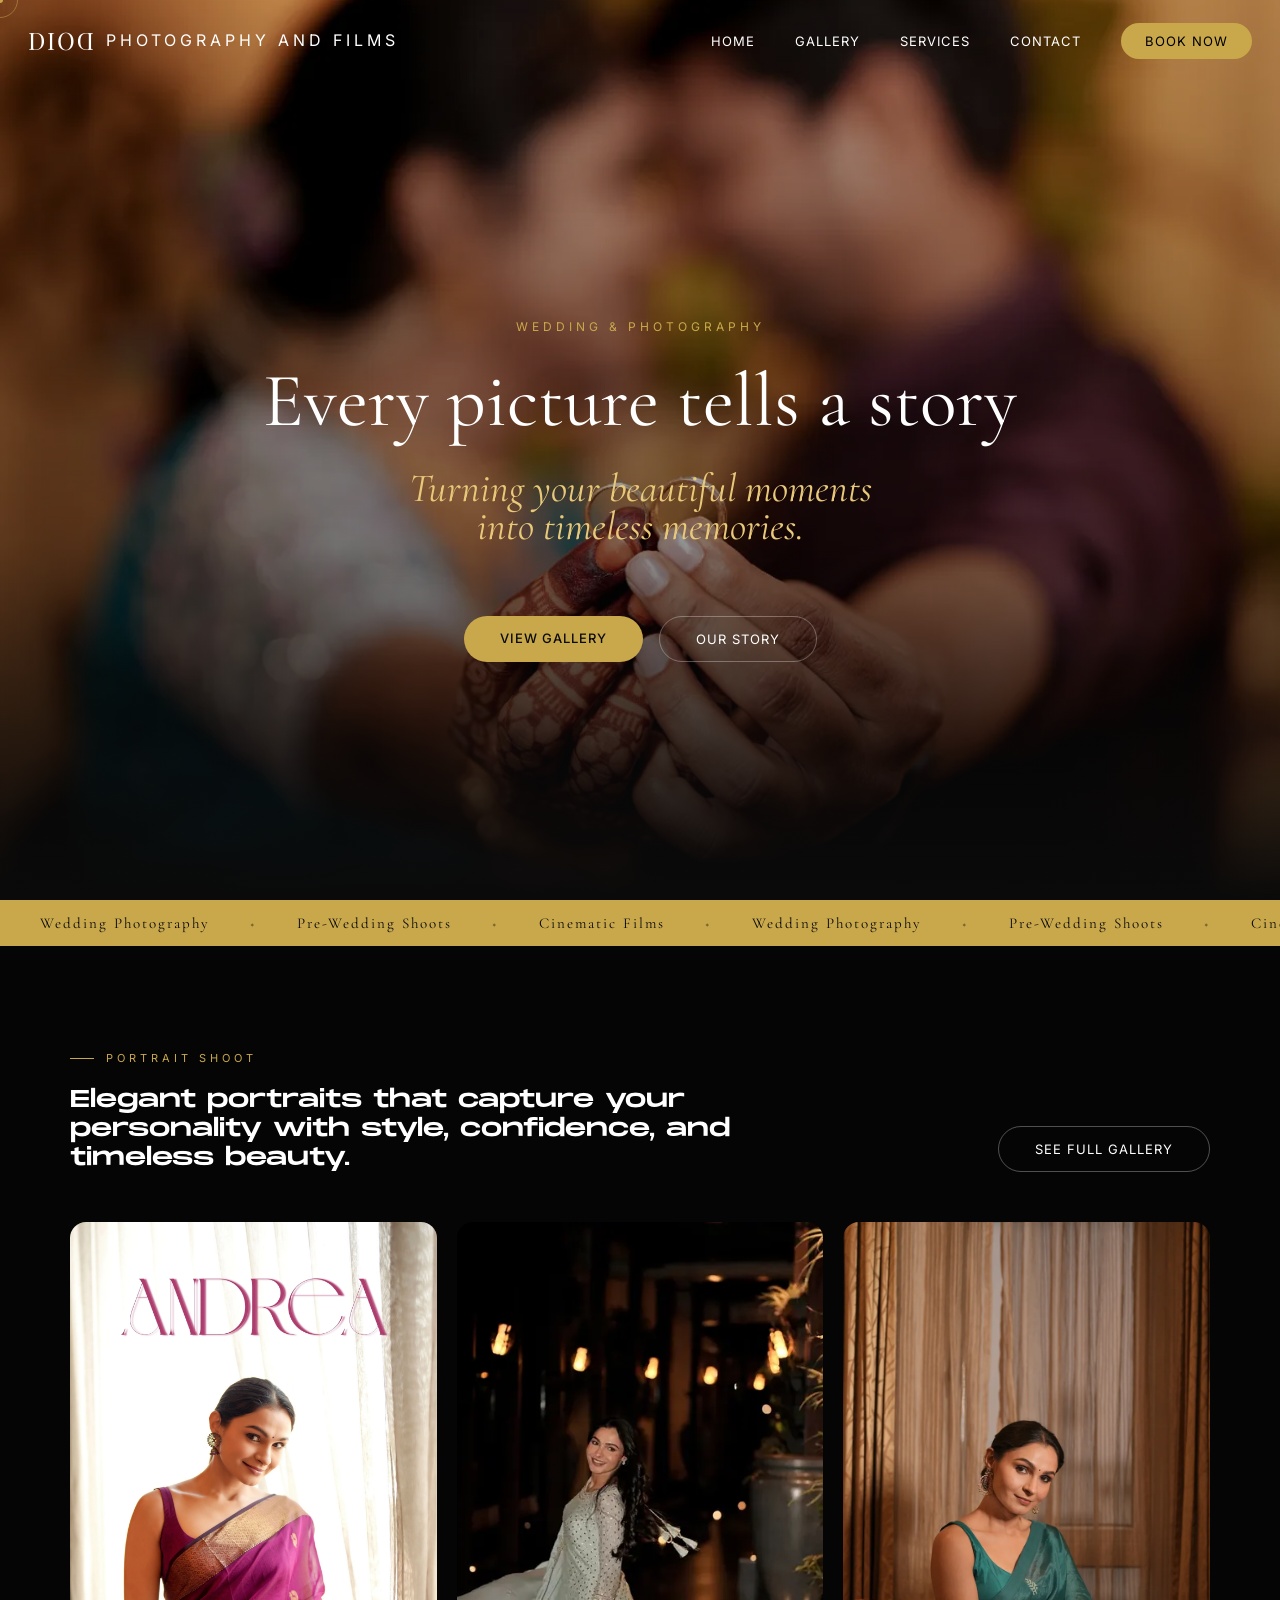
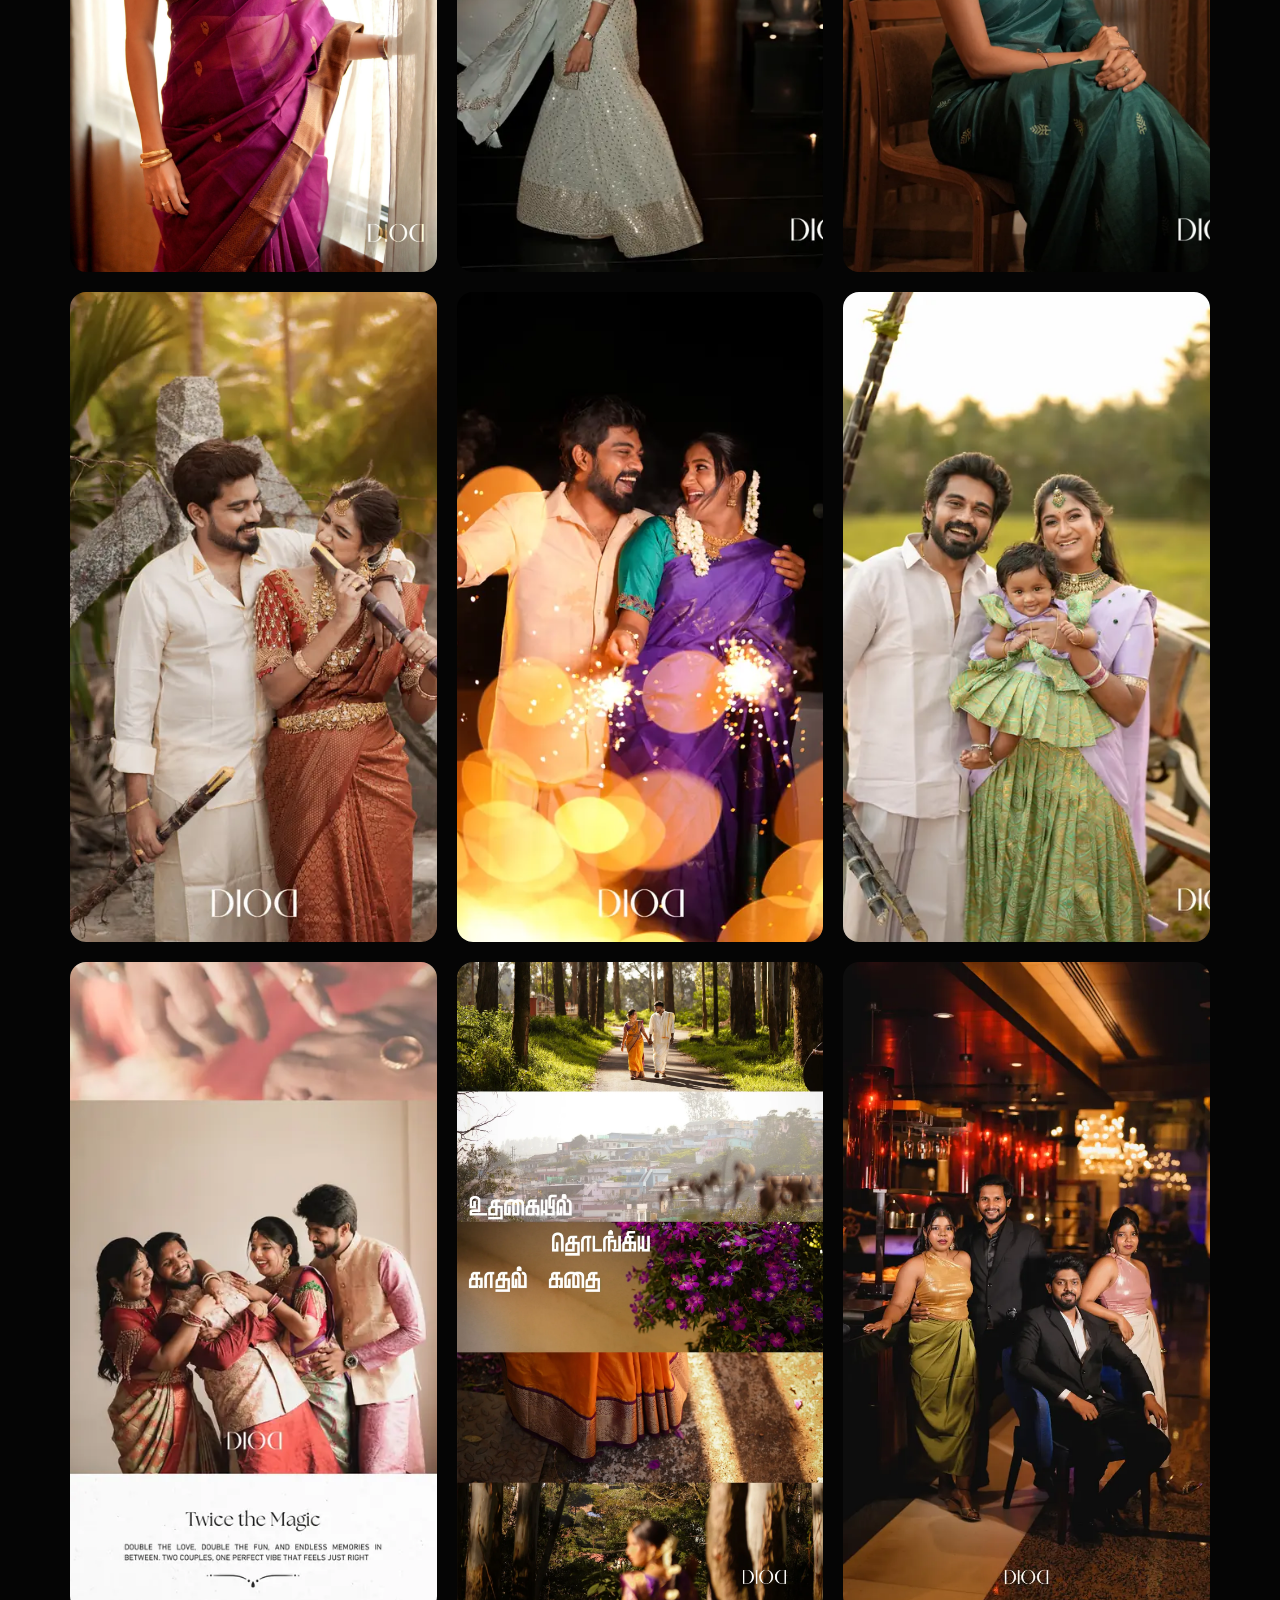
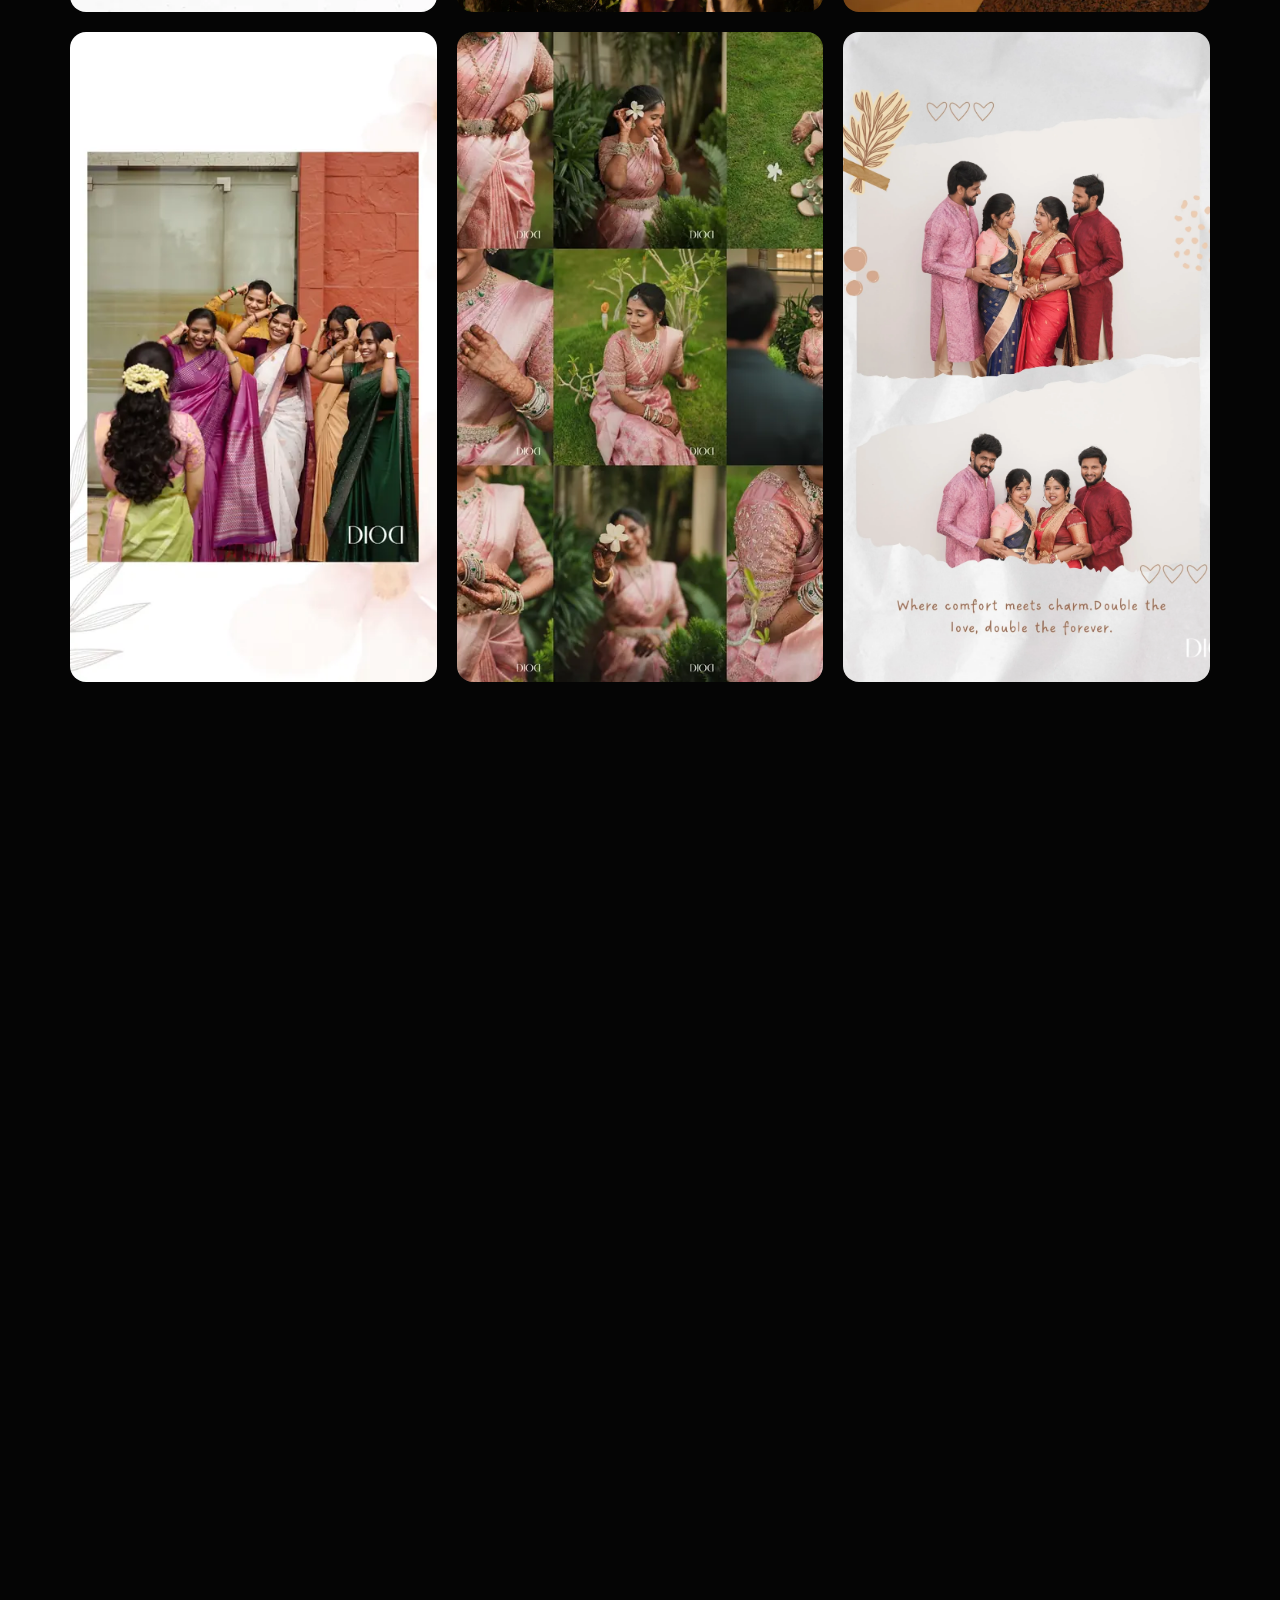
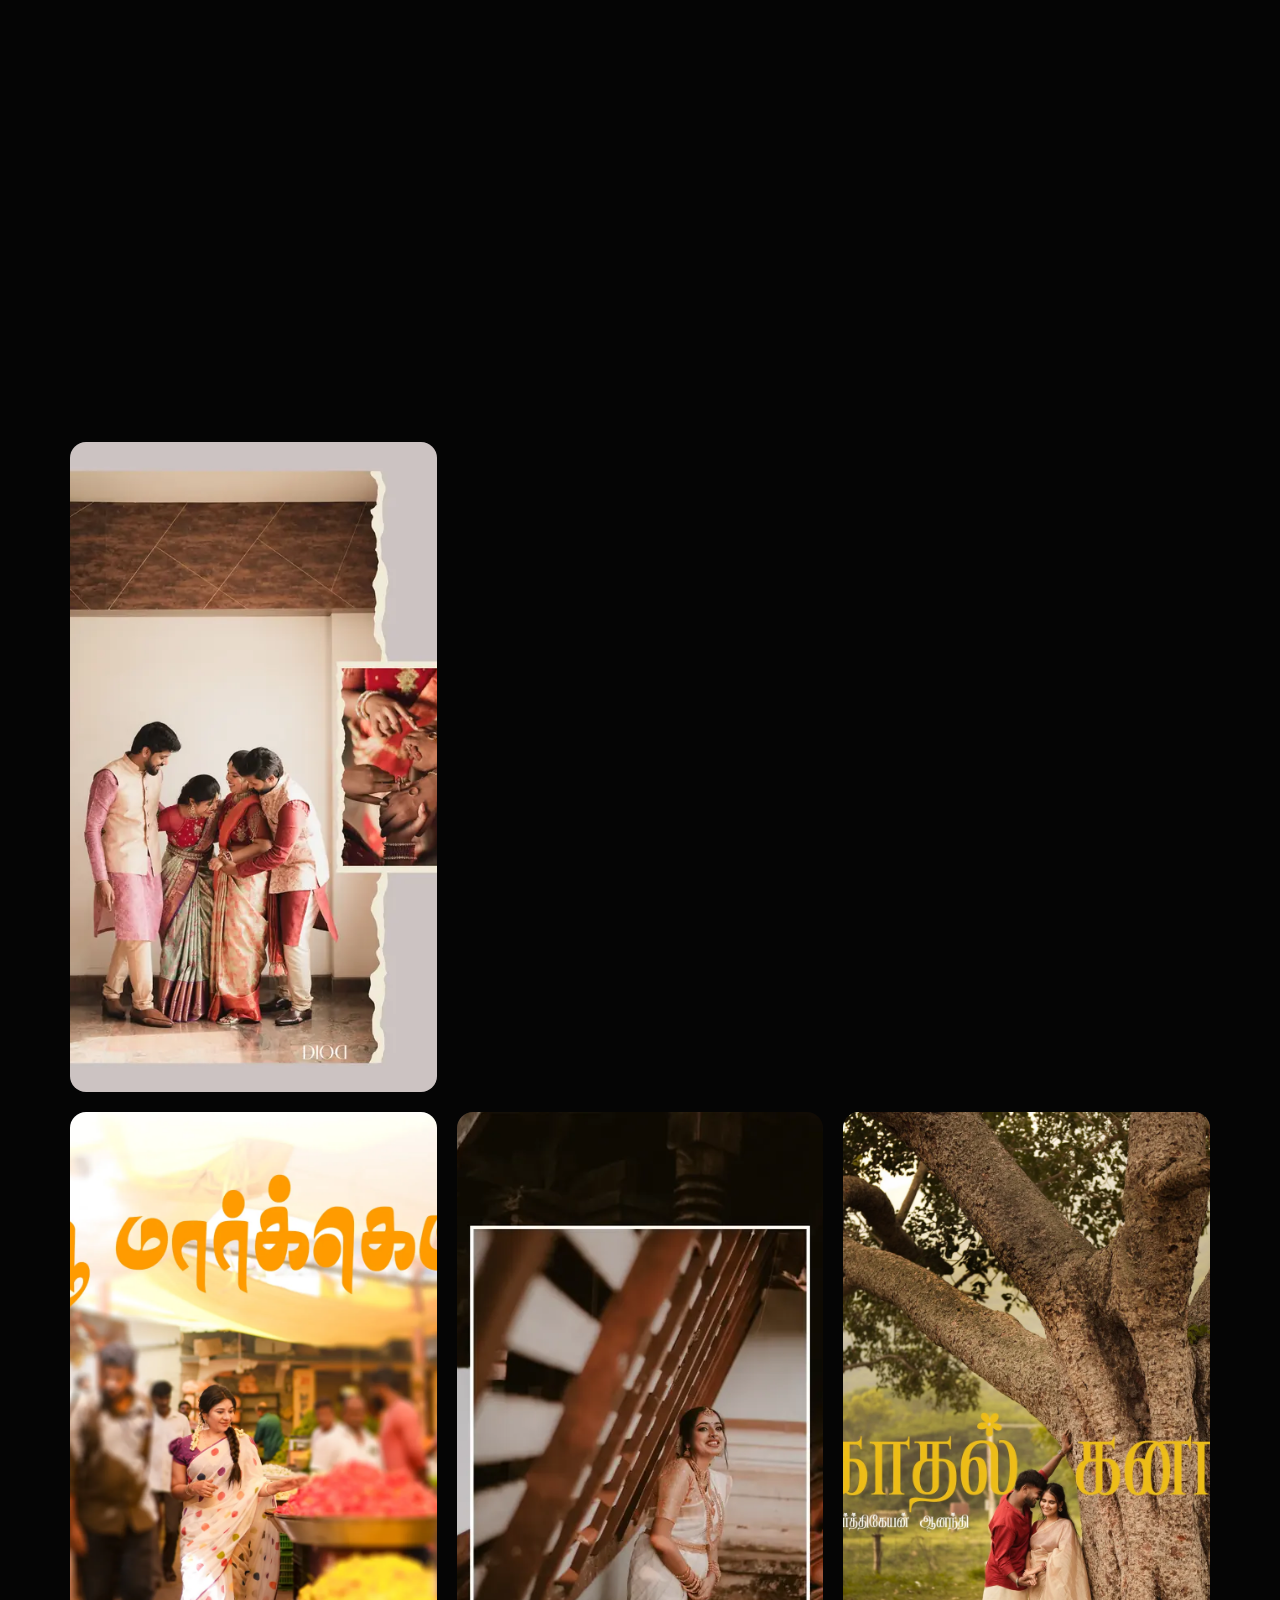
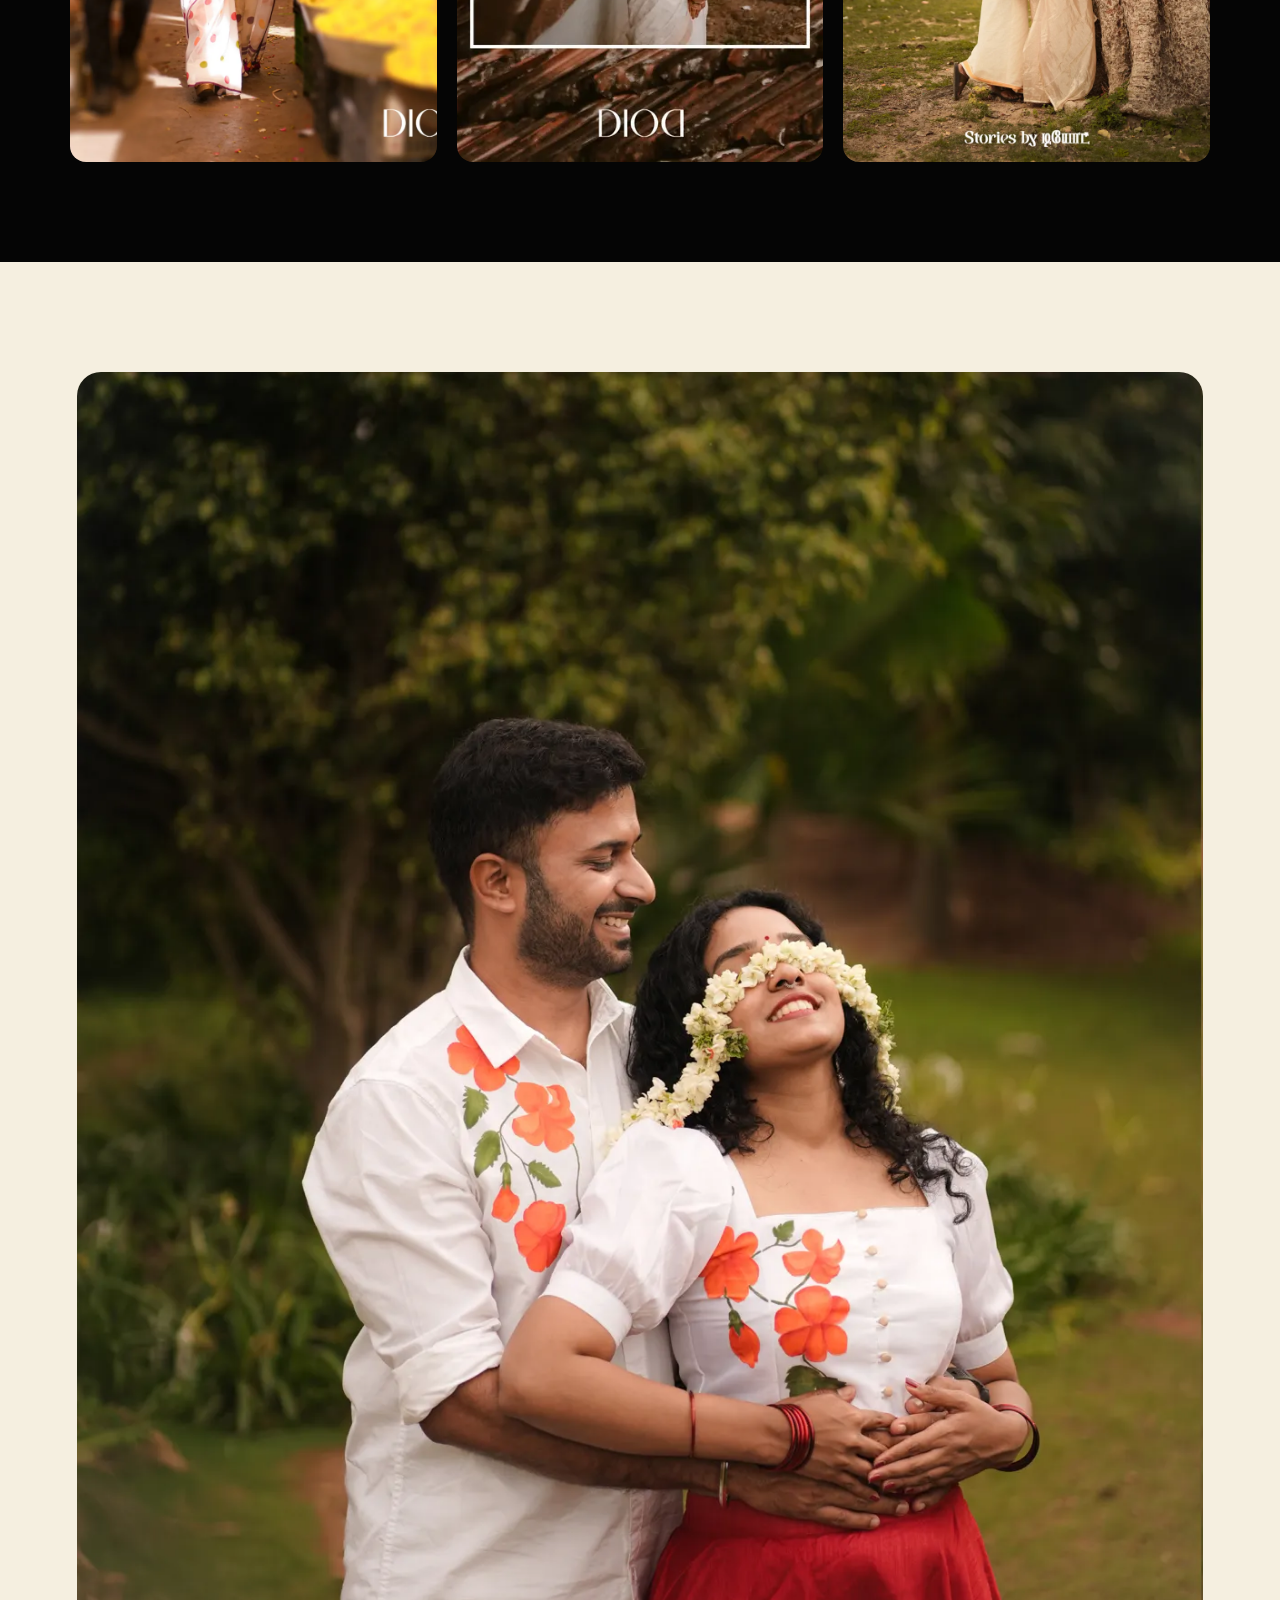
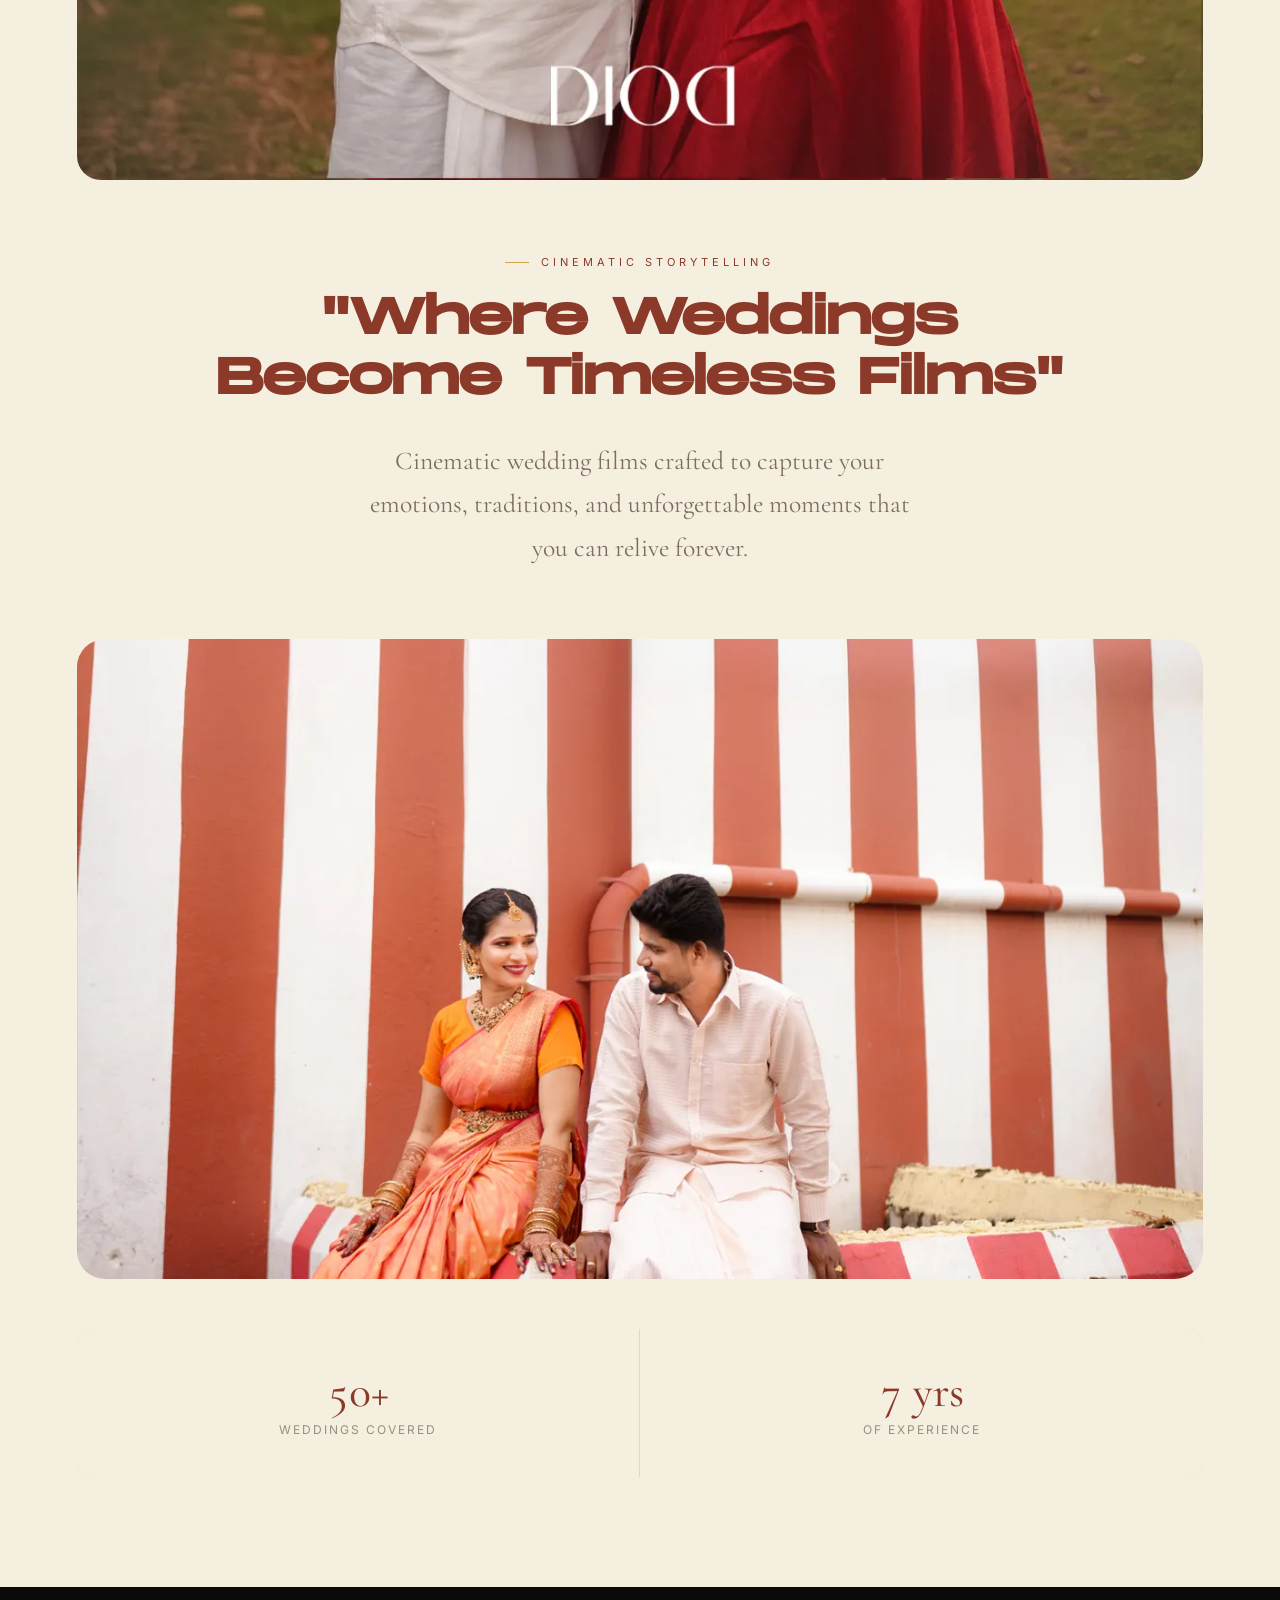
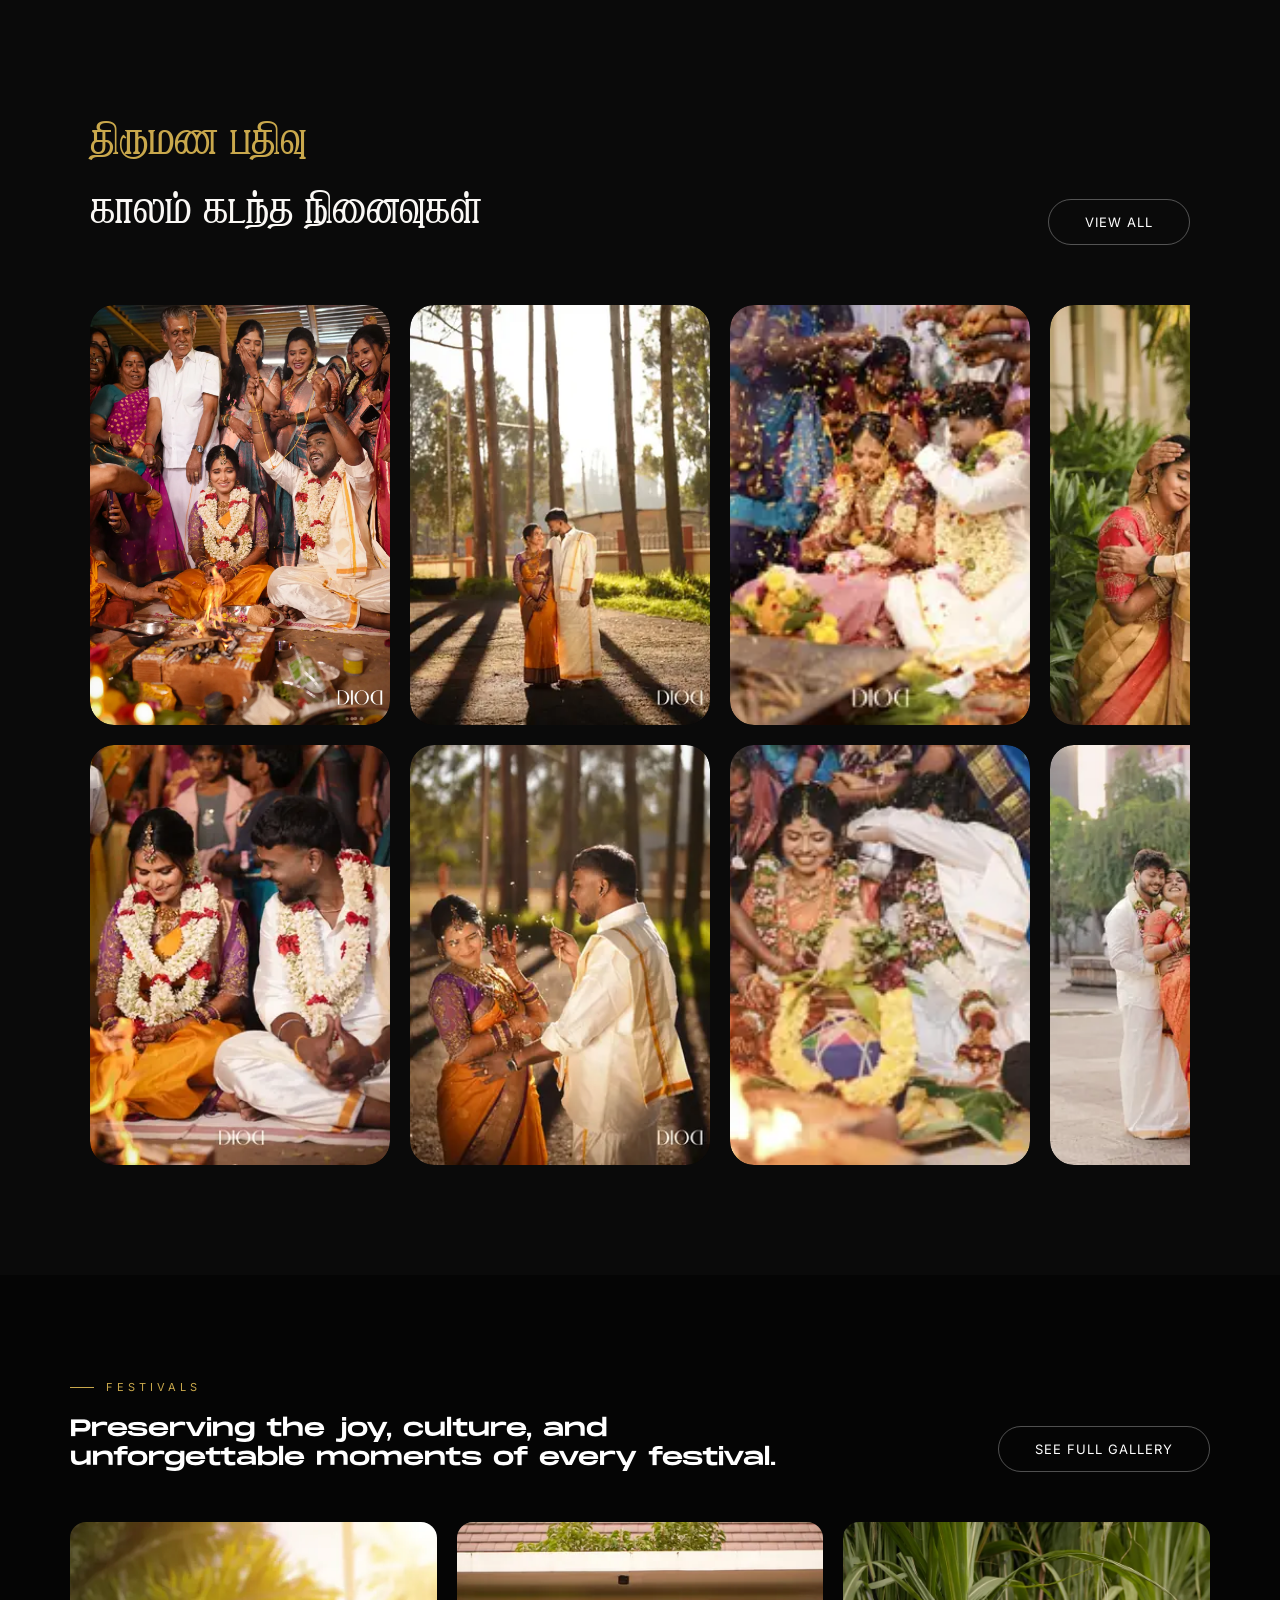
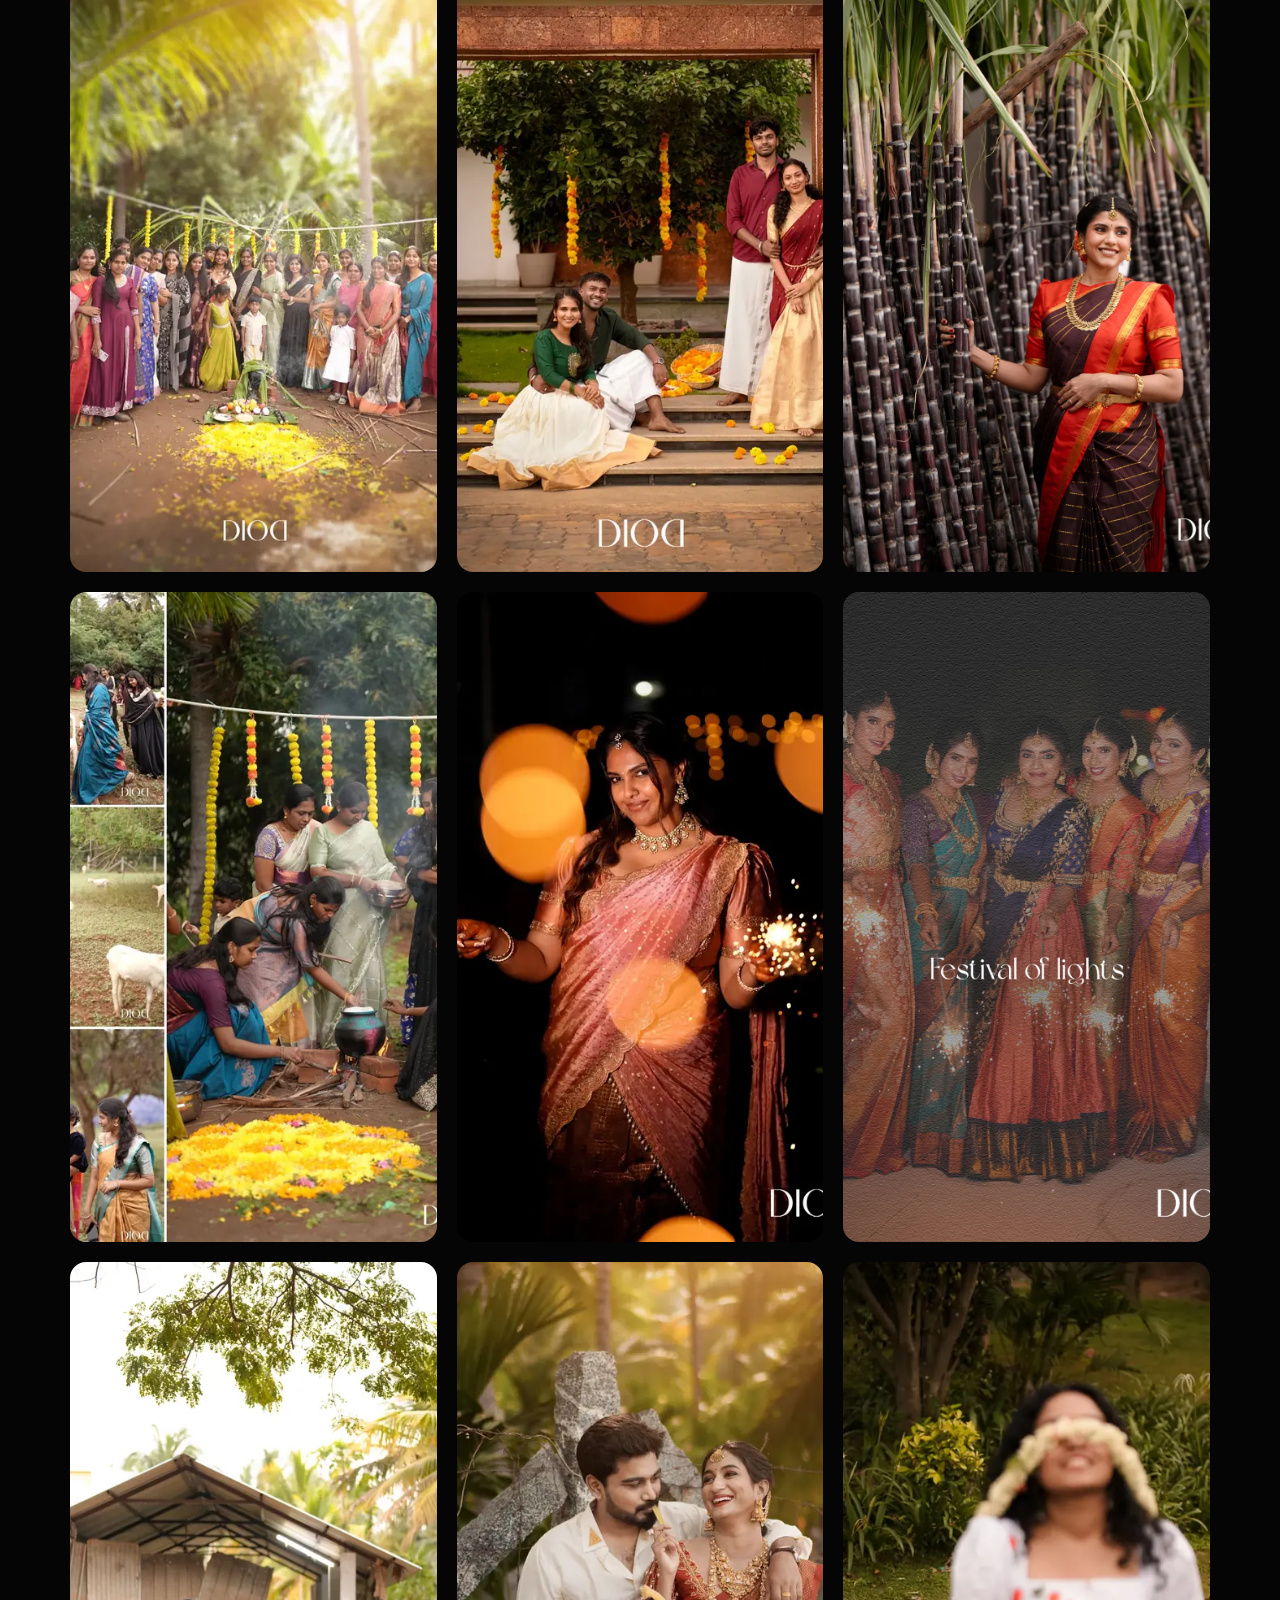
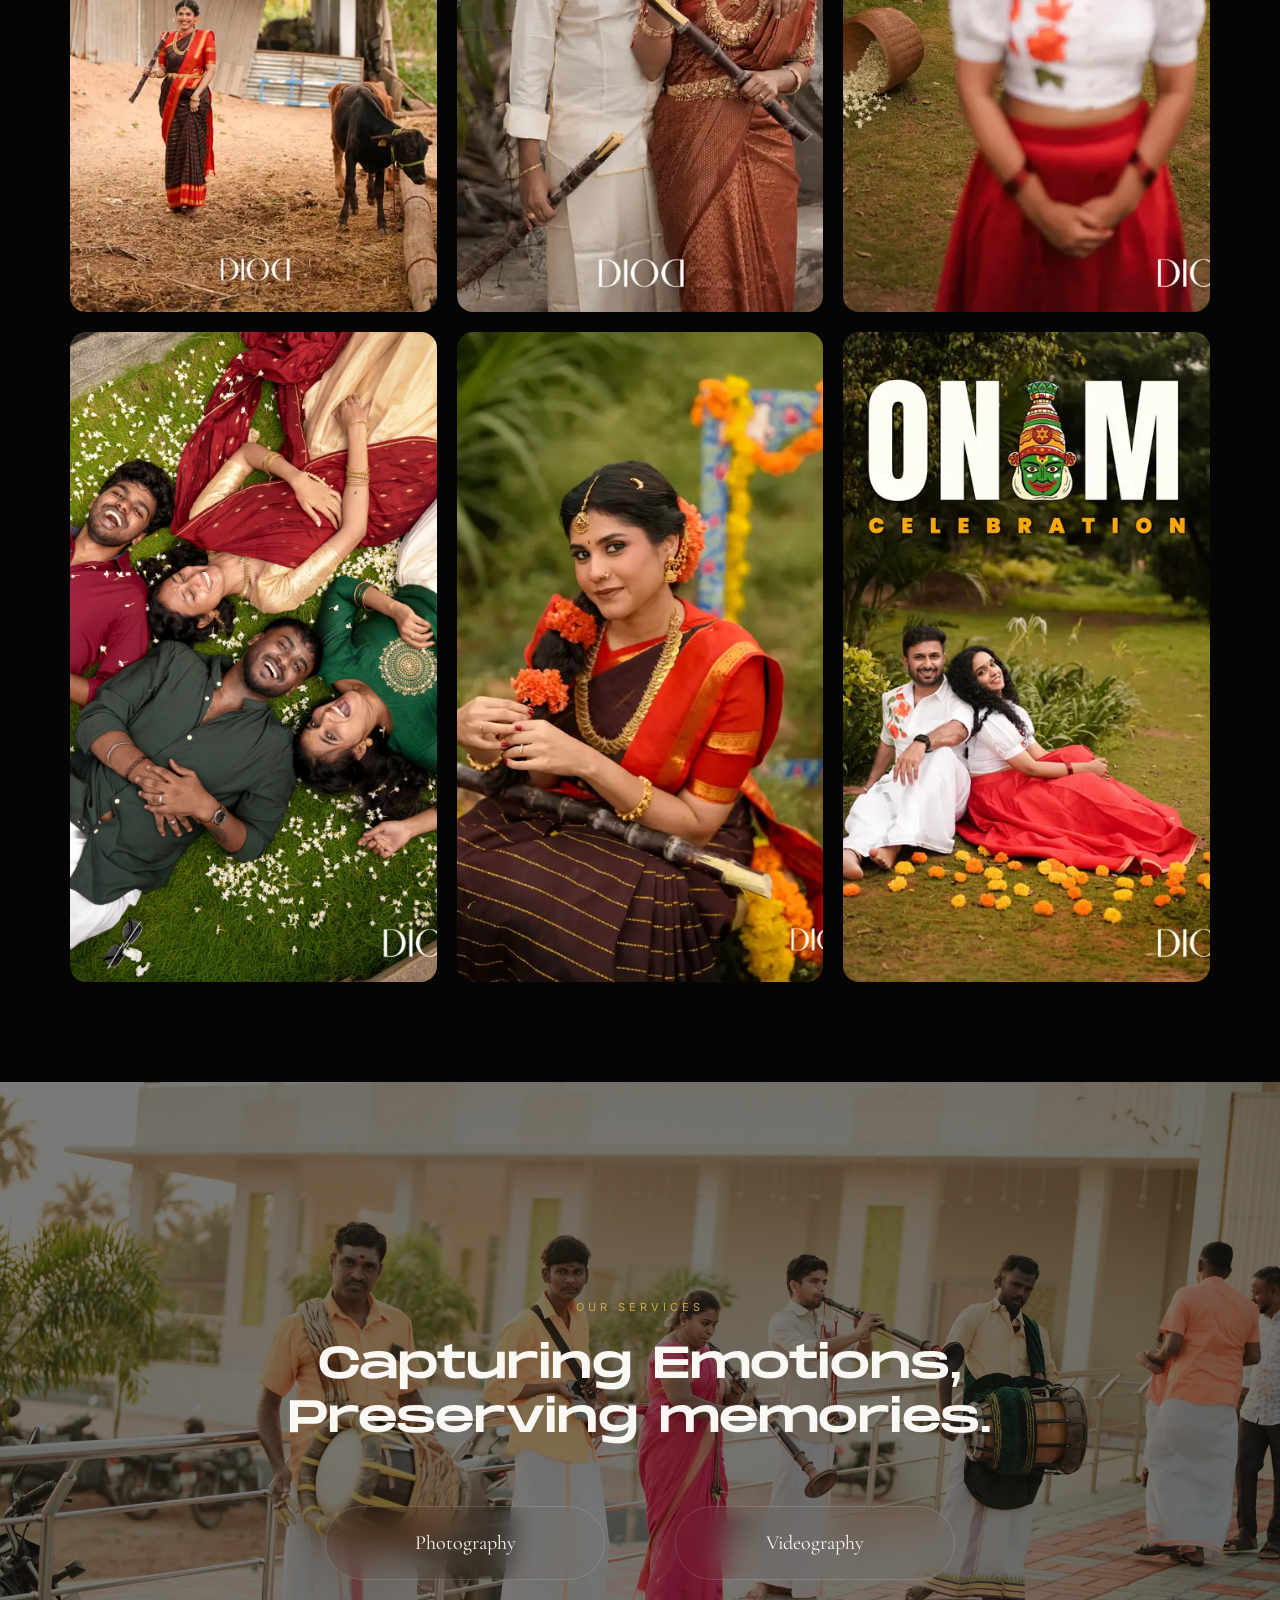
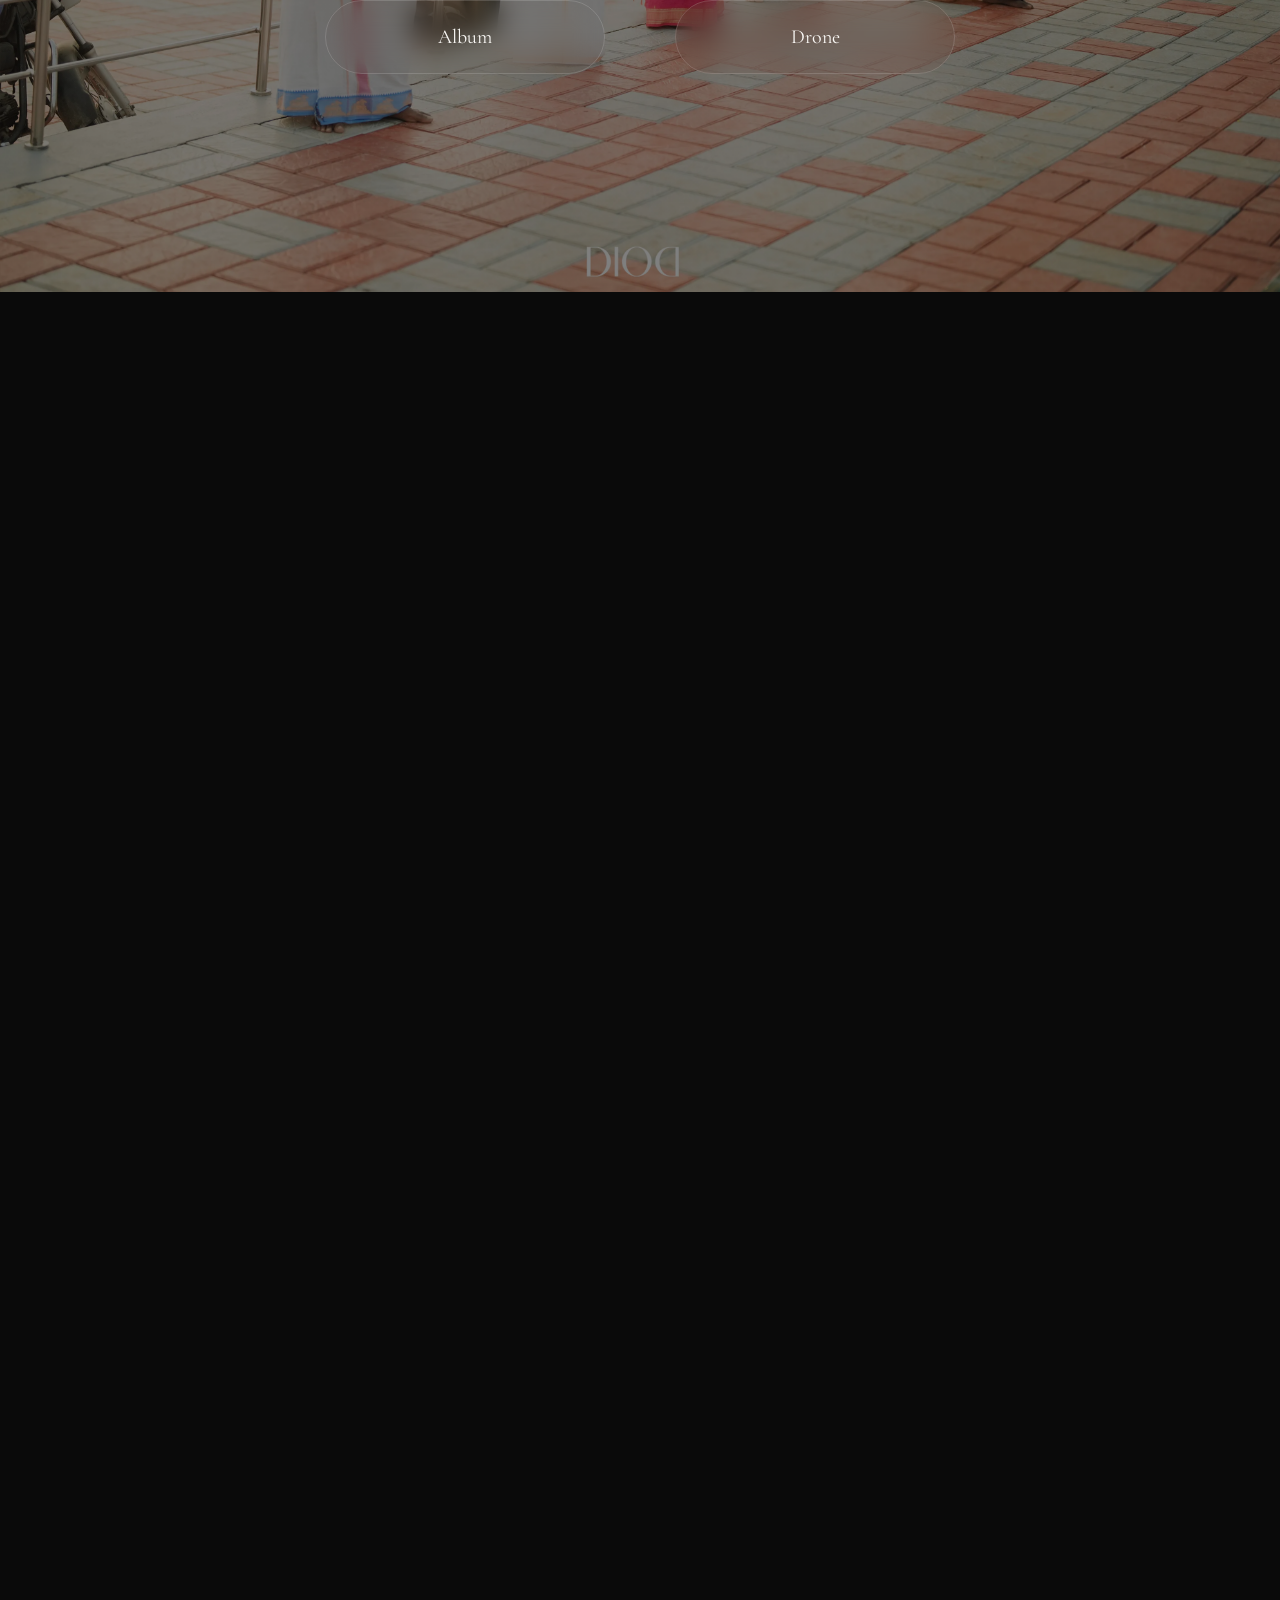
==== commit b2be4a4f: "photos replaced with index code" ====
--- a/index.html
+++ b/index.html
@@ -15,13 +15,13 @@
 
     <title>DIOD STUDIO | Wedding & Birthday Photography</title>
 
-    <!-- Hero image is the LCP candidate -->
+    <!-- Hero -->
     <link rel="preload"
           as="image"
           href="images/hero.webp"
           fetchpriority="high">
 
-    <!-- Google Fonts -->
+    <!-- Fonts -->
     <link rel="preconnect"
           href="https://fonts.googleapis.com">
 
@@ -37,11 +37,13 @@
           href="style.css">
 </head>
 
+
 <body>
 
 <!-- CUSTOM CURSOR -->
 <div class="cursor-dot" aria-hidden="true"></div>
 <div class="cursor-ring" aria-hidden="true"></div>
+
 
 <!-- MOBILE MENU -->
 <div class="mobile-menu"
@@ -49,9 +51,18 @@
      aria-label="Navigation menu">
 
     <a href="index.html">Home</a>
-    <a href="./gallery/gallery/gallery.html">Gallery</a>
-    <a href="#services">Services</a>
-    <a href="./studio-contact/contact.html">Contact</a>
+
+    <a href="./gallery/gallery/gallery.html">
+        Gallery
+    </a>
+
+    <a href="#services">
+        Services
+    </a>
+
+    <a href="./studio-contact/contact.html">
+        Contact
+    </a>
 
     <a href="./studio-contact/contact.html#contactForm"
        class="nav-cta">
@@ -59,6 +70,7 @@
     </a>
 </div>
 
+
 <!-- HERO -->
 <section class="hero">
 
@@ -77,21 +89,42 @@
             </span>
         </a>
 
-        <button
-            class="nav-toggle"
-            aria-label="Toggle navigation"
-            aria-expanded="false">
+
+        <button class="nav-toggle"
+                aria-label="Toggle navigation"
+                aria-expanded="false">
 
             <span></span>
             <span></span>
             <span></span>
         </button>
 
+
         <ul>
-            <li><a href="./index.html">Home</a></li>
-            <li><a href="./gallery/gallery/gallery.html">Gallery</a></li>
-            <li><a href="#services">Services</a></li>
-            <li><a href="./studio-contact/contact.html">Contact</a></li>
+
+            <li>
+                <a href="./index.html">
+                    Home
+                </a>
+            </li>
+
+            <li>
+                <a href="./gallery/gallery/gallery.html">
+                    Gallery
+                </a>
+            </li>
+
+            <li>
+                <a href="#services">
+                    Services
+                </a>
+            </li>
+
+            <li>
+                <a href="./studio-contact/contact.html">
+                    Contact
+                </a>
+            </li>
 
             <li>
                 <a href="./studio-contact/contact.html#contactForm"
@@ -99,9 +132,11 @@
                     Book Now
                 </a>
             </li>
+
         </ul>
 
     </nav>
+
 
     <div class="hero-content">
 
@@ -121,6 +156,7 @@
             </em>
         </h1>
 
+
         <div class="hero-cta">
 
             <a href="./gallery/gallery/gallery.html"
@@ -139,6 +175,7 @@
 
 </section>
 
+
 <!-- MARQUEE -->
 <div class="marquee-wrap"
      aria-hidden="true">
@@ -178,12 +215,14 @@
     </div>
 </div>
 
+
 <!-- PORTRAIT -->
 <section class="prewedding">
 
     <div class="prewedding-header">
 
         <div>
+
             <span class="section-eyebrow">
                 Portrait Shoot
             </span>
@@ -192,6 +231,7 @@
                 Elegant portraits that capture your personality
                 with style, confidence, and timeless beauty.
             </h2>
+
         </div>
 
         <a href="./gallery/gallery/gallery.html"
@@ -201,130 +241,333 @@
 
     </div>
 
+
     <div class="pre-grid">
 
-        <div class="pre-card">
-            <img src="images/event1.webp" alt=""
-                 loading="lazy" decoding="async">
-        </div>
-
-        <div class="pre-card">
-            <img src="images/event3.webp" alt=""
-                 loading="lazy" decoding="async">
-        </div>
-
-        <div class="pre-card">
-            <img src="images/event2.webp" alt=""
-                 loading="lazy" decoding="async">
-        </div>
-
-        <div class="pre-card">
-            <img src="images/grid-26.webp" alt=""
-                 loading="lazy" decoding="async">
-        </div>
-
-        <div class="pre-card">
-            <img src="images/grid-27.webp" alt=""
-                 loading="lazy" decoding="async">
-        </div>
-
-        <div class="pre-card">
-            <img src="images/grid-28.webp" alt=""
-                 loading="lazy" decoding="async">
-        </div>
-
-        <div class="pre-card">
-            <img src="images/grid-06.webp" alt=""
-                 loading="lazy" decoding="async">
-        </div>
-
-        <div class="pre-card">
-            <img src="images/grid-02.webp" alt=""
-                 loading="lazy" decoding="async">
-        </div>
-
-        <div class="pre-card">
-            <img src="images/grid-03.webp" alt=""
-                 loading="lazy" decoding="async">
-        </div>
-
-        <div class="pre-card">
-            <img src="images/grid-04.webp" alt=""
-                 loading="lazy" decoding="async">
-        </div>
-
-        <div class="pre-card">
-            <img src="images/grid-01.webp" alt=""
-                 loading="lazy" decoding="async">
-        </div>
-
-        <div class="pre-card">
-            <img src="images/grid-05.webp" alt=""
-                 loading="lazy" decoding="async">
-        </div>
-
-        <div class="pre-card">
-            <img src="images/grid-07.webp" alt=""
-                 loading="lazy" decoding="async">
-        </div>
-
-        <div class="pre-card">
-            <img src="images/grid-12.webp" alt=""
-                 loading="lazy" decoding="async">
-        </div>
-
-        <div class="pre-card">
-            <img src="images/grid-09.webp" alt=""
-                 loading="lazy" decoding="async">
-        </div>
-
-        <div class="pre-card">
-            <img src="images/grid-10.webp" alt=""
-                 loading="lazy" decoding="async">
-        </div>
-
-        <div class="pre-card">
-            <img src="images/grid-11.webp" alt=""
-                 loading="lazy" decoding="async">
-        </div>
-
-        <div class="pre-card">
-            <img src="images/grid-23.webp" alt=""
-                 loading="lazy" decoding="async">
-        </div>
-
-        <div class="pre-card">
-            <img src="images/grid-13.webp" alt=""
-                 loading="lazy" decoding="async">
-        </div>
-
-        <div class="pre-card">
-            <img src="images/grid-14.webp" alt=""
-                 loading="lazy" decoding="async">
-        </div>
-
-        <div class="pre-card">
-            <img src="images/grid-15.webp" alt=""
-                 loading="lazy" decoding="async">
-        </div>
-
-        <div class="pre-card">
-            <img src="images/grid-17.webp" alt=""
-                 loading="lazy" decoding="async">
-        </div>
-
-        <div class="pre-card">
-            <img src="images/grid-24.webp" alt=""
-                 loading="lazy" decoding="async">
-        </div>
-
-        <div class="pre-card">
-            <img src="images/grid-25.webp" alt=""
-                 loading="lazy" decoding="async">
+        <!-- no responsive variant -->
+        <div class="pre-card">
+            <img src="images/event1.webp"
+                 alt=""
+                 loading="lazy"
+                 decoding="async">
+        </div>
+
+
+        <div class="pre-card">
+            <img
+                src="images/event3.webp"
+                srcset="
+                    images/event3-320.webp 320w,
+                    images/event3-640.webp 640w,
+                    images/event3-960.webp 960w,
+                    images/event3.webp 872w
+                "
+                sizes="(max-width:768px) 31vw, 33vw"
+                alt=""
+                loading="lazy"
+                decoding="async">
+        </div>
+
+
+        <!-- no responsive variant -->
+        <div class="pre-card">
+            <img src="images/event2.webp"
+                 alt=""
+                 loading="lazy"
+                 decoding="async">
+        </div>
+
+
+        <div class="pre-card">
+            <img
+                src="images/grid-26.webp"
+                srcset="
+                    images/grid-26-320.webp 320w,
+                    images/grid-26-640.webp 640w,
+                    images/grid-26-960.webp 960w,
+                    images/grid-26.webp 1240w
+                "
+                sizes="(max-width:768px) 31vw, 33vw"
+                alt=""
+                loading="lazy"
+                decoding="async">
+        </div>
+
+
+        <div class="pre-card">
+            <img
+                src="images/grid-27.webp"
+                srcset="
+                    images/grid-27-320.webp 320w,
+                    images/grid-27-640.webp 640w,
+                    images/grid-27-960.webp 960w,
+                    images/grid-27.webp 1240w
+                "
+                sizes="(max-width:768px) 31vw, 33vw"
+                alt=""
+                loading="lazy"
+                decoding="async">
+        </div>
+
+
+        <div class="pre-card">
+            <img
+                src="images/grid-28.webp"
+                srcset="
+                    images/grid-28-320.webp 320w,
+                    images/grid-28-640.webp 640w,
+                    images/grid-28-960.webp 960w,
+                    images/grid-28.webp 1240w
+                "
+                sizes="(max-width:768px) 31vw, 33vw"
+                alt=""
+                loading="lazy"
+                decoding="async">
+        </div>
+
+
+        <div class="pre-card">
+            <img
+                src="images/grid-06.webp"
+                srcset="
+                    images/grid-06-320.webp 320w,
+                    images/grid-06-640.webp 640w,
+                    images/grid-06-960.webp 960w,
+                    images/grid-06.webp 1899w
+                "
+                sizes="(max-width:768px) 31vw, 33vw"
+                alt=""
+                loading="lazy"
+                decoding="async">
+        </div>
+
+
+        <div class="pre-card">
+            <img src="images/grid-02.webp"
+                 alt=""
+                 loading="lazy"
+                 decoding="async">
+        </div>
+
+
+        <div class="pre-card">
+            <img
+                src="images/grid-03.webp"
+                srcset="
+                    images/grid-03-320.webp 320w,
+                    images/grid-03-640.webp 640w,
+                    images/grid-03-960.webp 960w,
+                    images/grid-03.webp 1350w
+                "
+                sizes="(max-width:768px) 31vw, 33vw"
+                alt=""
+                loading="lazy"
+                decoding="async">
+        </div>
+
+
+        <div class="pre-card">
+            <img
+                src="images/grid-04.webp"
+                srcset="
+                    images/grid-04-320.webp 320w,
+                    images/grid-04-640.webp 640w,
+                    images/grid-04-960.webp 960w,
+                    images/grid-04.webp 2160w
+                "
+                sizes="(max-width:768px) 31vw, 33vw"
+                alt=""
+                loading="lazy"
+                decoding="async">
+        </div>
+
+
+        <div class="pre-card">
+            <img
+                src="images/grid-01.webp"
+                srcset="
+                    images/grid-01-320.webp 320w,
+                    images/grid-01-640.webp 640w,
+                    images/grid-01-960.webp 960w,
+                    images/grid-01.webp 2700w
+                "
+                sizes="(max-width:768px) 31vw, 33vw"
+                alt=""
+                loading="lazy"
+                decoding="async">
+        </div>
+
+
+        <div class="pre-card">
+            <img src="images/grid-05.webp"
+                 alt=""
+                 loading="lazy"
+                 decoding="async">
+        </div>
+
+
+        <div class="pre-card">
+            <img src="images/grid-07.webp"
+                 alt=""
+                 loading="lazy"
+                 decoding="async">
+        </div>
+
+
+        <div class="pre-card">
+            <img
+                src="images/grid-12.webp"
+                srcset="
+                    images/grid-12-320.webp 320w,
+                    images/grid-12-640.webp 640w,
+                    images/grid-12-960.webp 960w,
+                    images/grid-12.webp 3168w
+                "
+                sizes="(max-width:768px) 31vw, 33vw"
+                alt=""
+                loading="lazy"
+                decoding="async">
+        </div>
+
+
+        <div class="pre-card">
+            <img
+                src="images/grid-09.webp"
+                srcset="
+                    images/grid-09-320.webp 320w,
+                    images/grid-09-640.webp 640w,
+                    images/grid-09-960.webp 960w,
+                    images/grid-09.webp 1240w
+                "
+                sizes="(max-width:768px) 31vw, 33vw"
+                alt=""
+                loading="lazy"
+                decoding="async">
+        </div>
+
+
+        <div class="pre-card">
+            <img
+                src="images/grid-10.webp"
+                srcset="
+                    images/grid-10-320.webp 320w,
+                    images/grid-10-640.webp 640w,
+                    images/grid-10-960.webp 960w,
+                    images/grid-10.webp 1240w
+                "
+                sizes="(max-width:768px) 31vw, 33vw"
+                alt=""
+                loading="lazy"
+                decoding="async">
+        </div>
+
+
+        <div class="pre-card">
+            <img
+                src="images/grid-11.webp"
+                srcset="
+                    images/grid-11-320.webp 320w,
+                    images/grid-11-640.webp 640w,
+                    images/grid-11-960.webp 960w,
+                    images/grid-11.webp 2700w
+                "
+                sizes="(max-width:768px) 31vw, 33vw"
+                alt=""
+                loading="lazy"
+                decoding="async">
+        </div>
+
+
+        <div class="pre-card">
+            <img
+                src="images/grid-23.webp"
+                srcset="
+                    images/grid-23-320.webp 320w,
+                    images/grid-23-640.webp 640w,
+                    images/grid-23-960.webp 960w,
+                    images/grid-23.webp 1240w
+                "
+                sizes="(max-width:768px) 31vw, 33vw"
+                alt=""
+                loading="lazy"
+                decoding="async">
+        </div>
+
+
+        <div class="pre-card">
+            <img
+                src="images/grid-13.webp"
+                srcset="
+                    images/grid-13-320.webp 320w,
+                    images/grid-13-640.webp 640w,
+                    images/grid-13-960.webp 960w,
+                    images/grid-13.webp 2700w
+                "
+                sizes="(max-width:768px) 31vw, 33vw"
+                alt=""
+                loading="lazy"
+                decoding="async">
+        </div>
+
+
+        <div class="pre-card">
+            <img
+                src="images/grid-14.webp"
+                srcset="
+                    images/grid-14-320.webp 320w,
+                    images/grid-14-640.webp 640w,
+                    images/grid-14-960.webp 960w,
+                    images/grid-14.webp 2700w
+                "
+                sizes="(max-width:768px) 31vw, 33vw"
+                alt=""
+                loading="lazy"
+                decoding="async">
+        </div>
+
+
+        <div class="pre-card">
+            <img src="images/grid-15.webp"
+                 alt=""
+                 loading="lazy"
+                 decoding="async">
+        </div>
+
+
+        <div class="pre-card">
+            <img src="images/grid-17.webp"
+                 alt=""
+                 loading="lazy"
+                 decoding="async">
+        </div>
+
+
+        <div class="pre-card">
+            <img
+                src="images/grid-24.webp"
+                srcset="
+                    images/grid-24-320.webp 320w,
+                    images/grid-24-640.webp 640w,
+                    images/grid-24-960.webp 960w,
+                    images/grid-24.webp 1240w
+                "
+                sizes="(max-width:768px) 31vw, 33vw"
+                alt=""
+                loading="lazy"
+                decoding="async">
+        </div>
+
+
+        <div class="pre-card">
+            <img src="images/grid-25.webp"
+                 alt=""
+                 loading="lazy"
+                 decoding="async">
         </div>
 
     </div>
 </section>
+
 
 <!-- TIMELESS -->
 <section class="timeless reveal">
@@ -332,11 +575,14 @@
     <div class="timeless-content">
 
         <div class="timeless-main-img reveal">
+
             <img src="images/pre5.webp"
                  alt="Cinematic wedding film"
                  loading="lazy"
                  decoding="async">
-        </div>
+
+        </div>
+
 
         <div class="timeless-text reveal">
 
@@ -354,18 +600,24 @@
                 your emotions, traditions, and unforgettable
                 moments that you can relive forever.
             </p>
-        </div>
+
+        </div>
+
 
         <div class="timeless-image reveal">
+
             <img src="images/timeless2.webp"
                  alt="Wedding cinematic detail"
                  loading="lazy"
                  decoding="async">
-        </div>
+
+        </div>
+
 
         <div class="timeless-stats reveal">
 
             <div class="stat-box">
+
                 <span class="stat-num count-up"
                       data-target="50"
                       data-suffix="+">
@@ -377,7 +629,9 @@
                 </span>
             </div>
 
+
             <div class="stat-box">
+
                 <span class="stat-num count-up"
                       data-target="7"
                       data-suffix=" yrs">
@@ -390,8 +644,10 @@
             </div>
 
         </div>
+
     </div>
 </section>
+
 
 <!-- WEDDING SERIES -->
 <section class="wedding-series reveal">
@@ -410,6 +666,7 @@
             </h1>
 
         </div>
+
 
         <a href="./gallery/gallery/gallery.html"
            class="btn-outline"
@@ -419,6 +676,7 @@
 
     </div>
 
+
     <div class="wedding-parallax">
 
         <div class="parallax-row row-left">
@@ -426,130 +684,299 @@
             <div class="gallery-card">
                 <img src="images/wedding2.webp"
                      alt="Wedding photography 1"
-                     loading="lazy" decoding="async">
-            </div>
-
-            <div class="gallery-card">
-                <img src="images/wedding1.webp"
-                     alt="Wedding photography 2"
-                     loading="lazy" decoding="async">
-            </div>
-
-            <div class="gallery-card">
-                <img src="images/wedding10.webp"
-                     alt="Wedding photography 3"
-                     loading="lazy" decoding="async">
-            </div>
-
-            <div class="gallery-card">
-                <img src="images/wedding12.webp"
-                     alt="Wedding photography 4"
-                     loading="lazy" decoding="async">
-            </div>
+                     loading="lazy"
+                     decoding="async">
+            </div>
+
+
+            <div class="gallery-card">
+                <img
+                    src="images/wedding1.webp"
+                    srcset="
+                        images/wedding1-320.webp 320w,
+                        images/wedding1-640.webp 640w,
+                        images/wedding1-960.webp 960w,
+                        images/wedding1.webp 1085w
+                    "
+                    sizes="(max-width:768px) 140px, 300px"
+                    alt="Wedding photography 2"
+                    loading="lazy"
+                    decoding="async">
+            </div>
+
+
+            <div class="gallery-card">
+                <img
+                    src="images/wedding10.webp"
+                    srcset="
+                        images/wedding10-320.webp 320w,
+                        images/wedding10-640.webp 640w,
+                        images/wedding10-960.webp 960w,
+                        images/wedding10.webp 1855w
+                    "
+                    sizes="(max-width:768px) 140px, 300px"
+                    alt="Wedding photography 3"
+                    loading="lazy"
+                    decoding="async">
+            </div>
+
+
+            <div class="gallery-card">
+                <img
+                    src="images/wedding12.webp"
+                    srcset="
+                        images/wedding12-320.webp 320w,
+                        images/wedding12-640.webp 640w,
+                        images/wedding12-960.webp 960w,
+                        images/wedding12.webp 1085w
+                    "
+                    sizes="(max-width:768px) 140px, 300px"
+                    alt="Wedding photography 4"
+                    loading="lazy"
+                    decoding="async">
+            </div>
+
 
             <div class="gallery-card">
                 <img src="images/wedding9.webp"
                      alt="Wedding photography 5"
-                     loading="lazy" decoding="async">
-            </div>
-
-            <div class="gallery-card">
-                <img src="images/wedding13.webp"
-                     alt="Wedding photography 6"
-                     loading="lazy" decoding="async">
-            </div>
-
-            <div class="gallery-card">
-                <img src="images/wedding27.webp"
-                     alt="Wedding photography 7"
-                     loading="lazy" decoding="async">
-            </div>
-
-            <div class="gallery-card">
-                <img src="images/wedding24.webp"
-                     alt="Wedding photography 8"
-                     loading="lazy" decoding="async">
-            </div>
-
-            <div class="gallery-card">
-                <img src="images/wedding25.webp"
-                     alt="Wedding photography 9"
-                     loading="lazy" decoding="async">
-            </div>
-
-        </div>
+                     loading="lazy"
+                     decoding="async">
+            </div>
+
+
+            <div class="gallery-card">
+                <img
+                    src="images/wedding13.webp"
+                    srcset="
+                        images/wedding13-320.webp 320w,
+                        images/wedding13-640.webp 640w,
+                        images/wedding13-960.webp 960w,
+                        images/wedding13.webp 1855w
+                    "
+                    sizes="(max-width:768px) 140px, 300px"
+                    alt="Wedding photography 6"
+                    loading="lazy"
+                    decoding="async">
+            </div>
+
+
+            <div class="gallery-card">
+                <img
+                    src="images/wedding27.webp"
+                    srcset="
+                        images/wedding27-320.webp 320w,
+                        images/wedding27-640.webp 640w,
+                        images/wedding27-960.webp 960w,
+                        images/wedding27.webp 1085w
+                    "
+                    sizes="(max-width:768px) 140px, 300px"
+                    alt="Wedding photography 7"
+                    loading="lazy"
+                    decoding="async">
+            </div>
+
+
+            <div class="gallery-card">
+                <img
+                    src="images/wedding24.webp"
+                    srcset="
+                        images/wedding24-320.webp 320w,
+                        images/wedding24-640.webp 640w,
+                        images/wedding24-960.webp 960w,
+                        images/wedding24.webp 1085w
+                    "
+                    sizes="(max-width:768px) 140px, 300px"
+                    alt="Wedding photography 8"
+                    loading="lazy"
+                    decoding="async">
+            </div>
+
+
+            <div class="gallery-card">
+                <img
+                    src="images/wedding25.webp"
+                    srcset="
+                        images/wedding25-320.webp 320w,
+                        images/wedding25-640.webp 640w,
+                        images/wedding25-960.webp 960w,
+                        images/wedding25.webp 1085w
+                    "
+                    sizes="(max-width:768px) 140px, 300px"
+                    alt="Wedding photography 9"
+                    loading="lazy"
+                    decoding="async">
+            </div>
+
+        </div>
+
 
         <div class="parallax-row row-right">
 
             <div class="gallery-card">
-                <img src="images/wedding6.webp"
-                     alt="Wedding photography 10"
-                     loading="lazy" decoding="async">
-            </div>
-
-            <div class="gallery-card">
-                <img src="images/wedding5.webp"
-                     alt="Wedding photography 11"
-                     loading="lazy" decoding="async">
-            </div>
-
-            <div class="gallery-card">
-                <img src="images/wedding11.webp"
-                     alt="Wedding photography 12"
-                     loading="lazy" decoding="async">
-            </div>
-
-            <div class="gallery-card">
-                <img src="images/wedding15.webp"
-                     alt="Wedding photography 13"
-                     loading="lazy" decoding="async">
-            </div>
-
-            <div class="gallery-card">
-                <img src="images/wedding23.webp"
-                     alt="Wedding photography 14"
-                     loading="lazy" decoding="async">
-            </div>
-
-            <div class="gallery-card">
-                <img src="images/wedding29.webp"
-                     alt="Wedding photography 15"
-                     loading="lazy" decoding="async">
-            </div>
+                <img
+                    src="images/wedding6.webp"
+                    srcset="
+                        images/wedding6-320.webp 320w,
+                        images/wedding6-640.webp 640w,
+                        images/wedding6-960.webp 960w,
+                        images/wedding6.webp 1085w
+                    "
+                    sizes="(max-width:768px) 140px, 300px"
+                    alt="Wedding photography 10"
+                    loading="lazy"
+                    decoding="async">
+            </div>
+
+
+            <div class="gallery-card">
+                <img
+                    src="images/wedding5.webp"
+                    srcset="
+                        images/wedding5-320.webp 320w,
+                        images/wedding5-640.webp 640w,
+                        images/wedding5-960.webp 960w,
+                        images/wedding5.webp 1085w
+                    "
+                    sizes="(max-width:768px) 140px, 300px"
+                    alt="Wedding photography 11"
+                    loading="lazy"
+                    decoding="async">
+            </div>
+
+
+            <div class="gallery-card">
+                <img
+                    src="images/wedding11.webp"
+                    srcset="
+                        images/wedding11-320.webp 320w,
+                        images/wedding11-640.webp 640w,
+                        images/wedding11-960.webp 960w,
+                        images/wedding11.webp 1855w
+                    "
+                    sizes="(max-width:768px) 140px, 300px"
+                    alt="Wedding photography 12"
+                    loading="lazy"
+                    decoding="async">
+            </div>
+
+
+            <div class="gallery-card">
+                <img
+                    src="images/wedding15.webp"
+                    srcset="
+                        images/wedding15-320.webp 320w,
+                        images/wedding15-640.webp 640w,
+                        images/wedding15-960.webp 960w,
+                        images/wedding15.webp 1085w
+                    "
+                    sizes="(max-width:768px) 140px, 300px"
+                    alt="Wedding photography 13"
+                    loading="lazy"
+                    decoding="async">
+            </div>
+
+
+            <div class="gallery-card">
+                <img
+                    src="images/wedding23.webp"
+                    srcset="
+                        images/wedding23-320.webp 320w,
+                        images/wedding23-640.webp 640w,
+                        images/wedding23-960.webp 960w,
+                        images/wedding23.webp 1085w
+                    "
+                    sizes="(max-width:768px) 140px, 300px"
+                    alt="Wedding photography 14"
+                    loading="lazy"
+                    decoding="async">
+            </div>
+
+
+            <div class="gallery-card">
+                <img
+                    src="images/wedding29.webp"
+                    srcset="
+                        images/wedding29-320.webp 320w,
+                        images/wedding29-640.webp 640w,
+                        images/wedding29-960.webp 960w,
+                        images/wedding29.webp 1085w
+                    "
+                    sizes="(max-width:768px) 140px, 300px"
+                    alt="Wedding photography 15"
+                    loading="lazy"
+                    decoding="async">
+            </div>
+
 
             <div class="gallery-card">
                 <img src="images/wedding26.webp"
                      alt="Wedding photography 16"
-                     loading="lazy" decoding="async">
-            </div>
-
-            <div class="gallery-card">
-                <img src="images/wedding17.webp"
-                     alt="Wedding photography 17"
-                     loading="lazy" decoding="async">
-            </div>
-
-            <div class="gallery-card">
-                <img src="images/wedding20.webp"
-                     alt="Wedding photography 18"
-                     loading="lazy" decoding="async">
-            </div>
-
-            <div class="gallery-card">
-                <img src="images/wedding21.webp"
-                     alt="Wedding photography 19"
-                     loading="lazy" decoding="async">
-            </div>
+                     loading="lazy"
+                     decoding="async">
+            </div>
+
+
+            <div class="gallery-card">
+                <img
+                    src="images/wedding17.webp"
+                    srcset="
+                        images/wedding17-320.webp 320w,
+                        images/wedding17-640.webp 640w,
+                        images/wedding17-960.webp 960w,
+                        images/wedding17.webp 1855w
+                    "
+                    sizes="(max-width:768px) 140px, 300px"
+                    alt="Wedding photography 17"
+                    loading="lazy"
+                    decoding="async">
+            </div>
+
+
+            <div class="gallery-card">
+                <img
+                    src="images/wedding20.webp"
+                    srcset="
+                        images/wedding20-320.webp 320w,
+                        images/wedding20-640.webp 640w,
+                        images/wedding20-960.webp 960w,
+                        images/wedding20.webp 1855w
+                    "
+                    sizes="(max-width:768px) 140px, 300px"
+                    alt="Wedding photography 18"
+                    loading="lazy"
+                    decoding="async">
+            </div>
+
+
+            <div class="gallery-card">
+                <img
+                    src="images/wedding21.webp"
+                    srcset="
+                        images/wedding21-320.webp 320w,
+                        images/wedding21-640.webp 640w,
+                        images/wedding21-960.webp 960w,
+                        images/wedding21.webp 1855w
+                    "
+                    sizes="(max-width:768px) 140px, 300px"
+                    alt="Wedding photography 19"
+                    loading="lazy"
+                    decoding="async">
+            </div>
+
 
             <div class="gallery-card">
                 <img src="images/wedding22.webp"
                      alt="Wedding photography 20"
-                     loading="lazy" decoding="async">
-            </div>
-
-        </div>
+                     loading="lazy"
+                     decoding="async">
+            </div>
+
+        </div>
+
     </div>
 </section>
+
 
 <!-- FESTIVALS -->
 <section class="prewedding">
@@ -557,6 +984,7 @@
     <div class="prewedding-header">
 
         <div>
+
             <span class="section-eyebrow">
                 Festivals
             </span>
@@ -565,78 +993,189 @@
                 Preserving the joy, culture, and unforgettable
                 moments of every festival.
             </h2>
+
         </div>
 
         <a href="./gallery/gallery/gallery.html"
            class="btn-outline">
             See Full Gallery
         </a>
-    </div>
+
+    </div>
+
 
     <div class="pre-grid">
 
         <div class="pre-card">
-            <img src="images/fest1.webp" alt=""
-                 loading="lazy" decoding="async">
-        </div>
-
-        <div class="pre-card">
-            <img src="images/fest2.webp" alt=""
-                 loading="lazy" decoding="async">
-        </div>
-
-        <div class="pre-card">
-            <img src="images/fest3.webp" alt=""
-                 loading="lazy" decoding="async">
-        </div>
-
-        <div class="pre-card">
-            <img src="images/fest4.webp" alt=""
-                 loading="lazy" decoding="async">
-        </div>
-
-        <div class="pre-card">
-            <img src="images/fest5.webp" alt=""
-                 loading="lazy" decoding="async">
-        </div>
-
-        <div class="pre-card">
-            <img src="images/fest13.webp" alt=""
-                 loading="lazy" decoding="async">
-        </div>
-
-        <div class="pre-card">
-            <img src="images/fest7.webp" alt=""
-                 loading="lazy" decoding="async">
-        </div>
-
-        <div class="pre-card">
-            <img src="images/fest8.webp" alt=""
-                 loading="lazy" decoding="async">
-        </div>
-
-        <div class="pre-card">
-            <img src="images/fest9.webp" alt=""
-                 loading="lazy" decoding="async">
-        </div>
-
-        <div class="pre-card">
-            <img src="images/fest10.webp" alt=""
-                 loading="lazy" decoding="async">
-        </div>
-
-        <div class="pre-card">
-            <img src="images/fest11.webp" alt=""
-                 loading="lazy" decoding="async">
-        </div>
-
-        <div class="pre-card">
-            <img src="images/fest12.webp" alt=""
-                 loading="lazy" decoding="async">
+            <img
+                src="images/fest1.webp"
+                srcset="
+                    images/fest1-320.webp 320w,
+                    images/fest1-640.webp 640w,
+                    images/fest1-960.webp 960w,
+                    images/fest1.webp 1240w
+                "
+                sizes="(max-width:768px) 31vw, 33vw"
+                alt=""
+                loading="lazy"
+                decoding="async">
+        </div>
+
+
+        <div class="pre-card">
+            <img
+                src="images/fest2.webp"
+                srcset="
+                    images/fest2-320.webp 320w,
+                    images/fest2-640.webp 640w,
+                    images/fest2-960.webp 960w,
+                    images/fest2.webp 1240w
+                "
+                sizes="(max-width:768px) 31vw, 33vw"
+                alt=""
+                loading="lazy"
+                decoding="async">
+        </div>
+
+
+        <div class="pre-card">
+            <img src="images/fest3.webp"
+                 alt=""
+                 loading="lazy"
+                 decoding="async">
+        </div>
+
+
+        <div class="pre-card">
+            <img
+                src="images/fest4.webp"
+                srcset="
+                    images/fest4-320.webp 320w,
+                    images/fest4-640.webp 640w,
+                    images/fest4-960.webp 960w,
+                    images/fest4.webp 1240w
+                "
+                sizes="(max-width:768px) 31vw, 33vw"
+                alt=""
+                loading="lazy"
+                decoding="async">
+        </div>
+
+
+        <div class="pre-card">
+            <img
+                src="images/fest5.webp"
+                srcset="
+                    images/fest5-320.webp 320w,
+                    images/fest5-640.webp 640w,
+                    images/fest5-960.webp 960w,
+                    images/fest5.webp 1240w
+                "
+                sizes="(max-width:768px) 31vw, 33vw"
+                alt=""
+                loading="lazy"
+                decoding="async">
+        </div>
+
+
+        <div class="pre-card">
+            <img src="images/fest13.webp"
+                 alt=""
+                 loading="lazy"
+                 decoding="async">
+        </div>
+
+
+        <div class="pre-card">
+            <img
+                src="images/fest7.webp"
+                srcset="
+                    images/fest7-320.webp 320w,
+                    images/fest7-640.webp 640w,
+                    images/fest7-960.webp 960w,
+                    images/fest7.webp 1240w
+                "
+                sizes="(max-width:768px) 31vw, 33vw"
+                alt=""
+                loading="lazy"
+                decoding="async">
+        </div>
+
+
+        <div class="pre-card">
+            <img
+                src="images/fest8.webp"
+                srcset="
+                    images/fest8-320.webp 320w,
+                    images/fest8-640.webp 640w,
+                    images/fest8-960.webp 960w,
+                    images/fest8.webp 1240w
+                "
+                sizes="(max-width:768px) 31vw, 33vw"
+                alt=""
+                loading="lazy"
+                decoding="async">
+        </div>
+
+
+        <div class="pre-card">
+            <img
+                src="images/fest9.webp"
+                srcset="
+                    images/fest9-320.webp 320w,
+                    images/fest9-640.webp 640w,
+                    images/fest9-960.webp 960w,
+                    images/fest9.webp 1240w
+                "
+                sizes="(max-width:768px) 31vw, 33vw"
+                alt=""
+                loading="lazy"
+                decoding="async">
+        </div>
+
+
+        <div class="pre-card">
+            <img src="images/fest10.webp"
+                 alt=""
+                 loading="lazy"
+                 decoding="async">
+        </div>
+
+
+        <div class="pre-card">
+            <img
+                src="images/fest11.webp"
+                srcset="
+                    images/fest11-320.webp 320w,
+                    images/fest11-640.webp 640w,
+                    images/fest11-960.webp 960w,
+                    images/fest11.webp 1240w
+                "
+                sizes="(max-width:768px) 31vw, 33vw"
+                alt=""
+                loading="lazy"
+                decoding="async">
+        </div>
+
+
+        <div class="pre-card">
+            <img
+                src="images/fest12.webp"
+                srcset="
+                    images/fest12-320.webp 320w,
+                    images/fest12-640.webp 640w,
+                    images/fest12-960.webp 960w,
+                    images/fest12.webp 1240w
+                "
+                sizes="(max-width:768px) 31vw, 33vw"
+                alt=""
+                loading="lazy"
+                decoding="async">
         </div>
 
     </div>
 </section>
+
 
 <!-- SERVICES -->
 <section id="services"
@@ -656,17 +1195,33 @@
                 Preserving memories.
             </h2>
 
+
             <div class="service-list reveal-stagger">
 
-                <div class="service-item">Photography</div>
-                <div class="service-item">Videography</div>
-                <div class="service-item">Album</div>
-                <div class="service-item">Drone</div>
-
-            </div>
-        </div>
-    </div>
+                <div class="service-item">
+                    Photography
+                </div>
+
+                <div class="service-item">
+                    Videography
+                </div>
+
+                <div class="service-item">
+                    Album
+                </div>
+
+                <div class="service-item">
+                    Drone
+                </div>
+
+            </div>
+
+        </div>
+
+    </div>
+
 </section>
+
 
 <!-- POV -->
 <section class="pov reveal">
@@ -674,6 +1229,7 @@
     <div class="pov-header">
 
         <div>
+
             <span class="section-eyebrow">
                 Stories In Motion
             </span>
@@ -684,13 +1240,16 @@
                 <br>
                 moments that stay forever.
             </h2>
-        </div>
-
-    </div>
+
+        </div>
+
+    </div>
+
 
     <div class="reels-grid reveal-stagger">
 
         <div class="reel-card">
+
             <video class="lazy-video"
                    muted
                    loop
@@ -698,9 +1257,12 @@
                    preload="none"
                    data-src="videos/video-1.mp4">
             </video>
-        </div>
+
+        </div>
+
 
         <div class="reel-card">
+
             <video class="lazy-video"
                    muted
                    loop
@@ -708,9 +1270,12 @@
                    preload="none"
                    data-src="videos/video-3.mp4">
             </video>
-        </div>
+
+        </div>
+
 
         <div class="reel-card">
+
             <video class="lazy-video"
                    muted
                    loop
@@ -718,46 +1283,86 @@
                    preload="none"
                    data-src="videos/video-2.mp4">
             </video>
-        </div>
-
-    </div>
+
+        </div>
+
+    </div>
+
 
     <div class="pov-text reveal">
 
         <h1 class="tamil-txt2">
+
              
+
             <br>
+
              
              
+
         </h1>
 
     </div>
 
+
     <div class="pov-grid reveal-stagger">
 
+        <!-- do not use broken 640 version -->
         <div class="pov-card">
-            <img src="images/pov04.webp"
-                 alt="POV moment 1"
-                 loading="lazy"
-                 decoding="async">
-        </div>
+
+            <img
+                src="images/pov04.webp"
+                srcset="
+                    images/pov04-320.webp 320w,
+                    images/pov04.webp 1240w
+                "
+                sizes="(max-width:768px) 100vw, 25vw"
+                alt="POV moment 1"
+                loading="lazy"
+                decoding="async">
+
+        </div>
+
 
         <div class="pov-card">
-            <img src="images/pov2.webp"
-                 alt="POV moment 2"
-                 loading="lazy"
-                 decoding="async">
-        </div>
+
+            <img
+                src="images/pov2.webp"
+                srcset="
+                    images/pov2-320.webp 320w,
+                    images/pov2-640.webp 640w,
+                    images/pov2-960.webp 960w,
+                    images/pov2.webp 1240w
+                "
+                sizes="(max-width:768px) 100vw, 40vw"
+                alt="POV moment 2"
+                loading="lazy"
+                decoding="async">
+
+        </div>
+
 
         <div class="pov-card">
-            <img src="images/pov05.webp"
-                 alt="POV moment 3"
-                 loading="lazy"
-                 decoding="async">
-        </div>
-
-    </div>
+
+            <img
+                src="images/pov05.webp"
+                srcset="
+                    images/pov05-320.webp 320w,
+                    images/pov05-640.webp 640w,
+                    images/pov05-960.webp 960w,
+                    images/pov05.webp 1240w
+                "
+                sizes="(max-width:768px) 100vw, 25vw"
+                alt="POV moment 3"
+                loading="lazy"
+                decoding="async">
+
+        </div>
+
+    </div>
+
 </section>
+
 
 <!-- BIRTHDAY -->
 <section class="birthday reveal">
@@ -775,31 +1380,58 @@
 
     </div>
 
+
     <div class="birthday-grid reveal-stagger">
 
         <div class="birthday-card">
+
             <img src="images/birthday1.webp"
                  alt="Birthday celebration"
                  loading="lazy"
                  decoding="async">
-        </div>
+
+        </div>
+
 
         <div class="birthday-card">
-            <img src="images/birthday2.webp"
-                 alt="Birthday joy"
-                 loading="lazy"
-                 decoding="async">
-        </div>
+
+            <img
+                src="images/birthday2.webp"
+                srcset="
+                    images/birthday2-320.webp 320w,
+                    images/birthday2-640.webp 640w,
+                    images/birthday2-960.webp 960w,
+                    images/birthday2.webp 1240w
+                "
+                sizes="(max-width:768px) 31vw, 33vw"
+                alt="Birthday joy"
+                loading="lazy"
+                decoding="async">
+
+        </div>
+
 
         <div class="birthday-card">
-            <img src="images/birthday3.webp"
-                 alt="Birthday memory"
-                 loading="lazy"
-                 decoding="async">
-        </div>
-
-    </div>
+
+            <img
+                src="images/birthday3.webp"
+                srcset="
+                    images/birthday3-320.webp 320w,
+                    images/birthday3-640.webp 640w,
+                    images/birthday3-960.webp 960w,
+                    images/birthday3.webp 1240w
+                "
+                sizes="(max-width:768px) 31vw, 33vw"
+                alt="Birthday memory"
+                loading="lazy"
+                decoding="async">
+
+        </div>
+
+    </div>
+
 </section>
+
 
 <!-- FOOTER -->
 <footer class="footer-hero reveal">
@@ -813,67 +1445,106 @@
                 Get in Touch
             </span>
 
+
             <h2>
+
                 Every Frame
+
                 <br>
-                <em>Deserves a Music.</em>
+
+                <em>
+                    Deserves a Music.
+                </em>
+
             </h2>
 
+
             <p>
+
                 DIOD - The Wedding Company
+
                 <br>
+
                 Merging passion with precision
+
             </p>
+
 
             <a href="./studio-contact/contact.html#contactForm"
                class="footer-book-btn">
                 Book Your Date
             </a>
 
+
             <div class="footer-divider"></div>
 
         </div>
 
+
         <div>
 
             <div class="footer-bottom">
 
                 <div class="footer-logo">
+
                     <span>DIO</span>
                     <span class="footer-flip-d">D</span>
-                    <span class="footer-studio-text">STUDIO</span>
+
+                    <span class="footer-studio-text">
+                        STUDIO
+                    </span>
+
                 </div>
 
+
                 <div class="footer-contact">
+
                     diod.dharsh24@gmail.com
                     &nbsp;·&nbsp;
                     +91 9566635646
+
                 </div>
 
+
                 <div class="footer-socials">
 
-                    <a href="https://www.instagram.com/stories_by_diod?igsh=MTI3ODd1ZXYwaWoxMg=="
-                       target="_blank"
-                       rel="noopener noreferrer">
+                    <a
+                        href="https://www.instagram.com/stories_by_diod?igsh=MTI3ODd1ZXYwaWoxMg=="
+                        target="_blank"
+                        rel="noopener noreferrer">
                         Instagram
                     </a>
 
-                    <a href="#">YouTube</a>
-                    <a href="#">WhatsApp</a>
+                    <a href="#">
+                        YouTube
+                    </a>
+
+                    <a href="#">
+                        WhatsApp
+                    </a>
 
                 </div>
-            </div>
+
+            </div>
+
 
             <div class="footer-credit">
+
                 <p>
                     Designed &amp; Developed by
-                    <span>Fusionix Technologies</span>
+                    <span>
+                        Fusionix Technologies
+                    </span>
                 </p>
-            </div>
-
-        </div>
-    </div>
+
+            </div>
+
+        </div>
+
+    </div>
+
 </footer>
+
 
 <script src="script.js"></script>
 
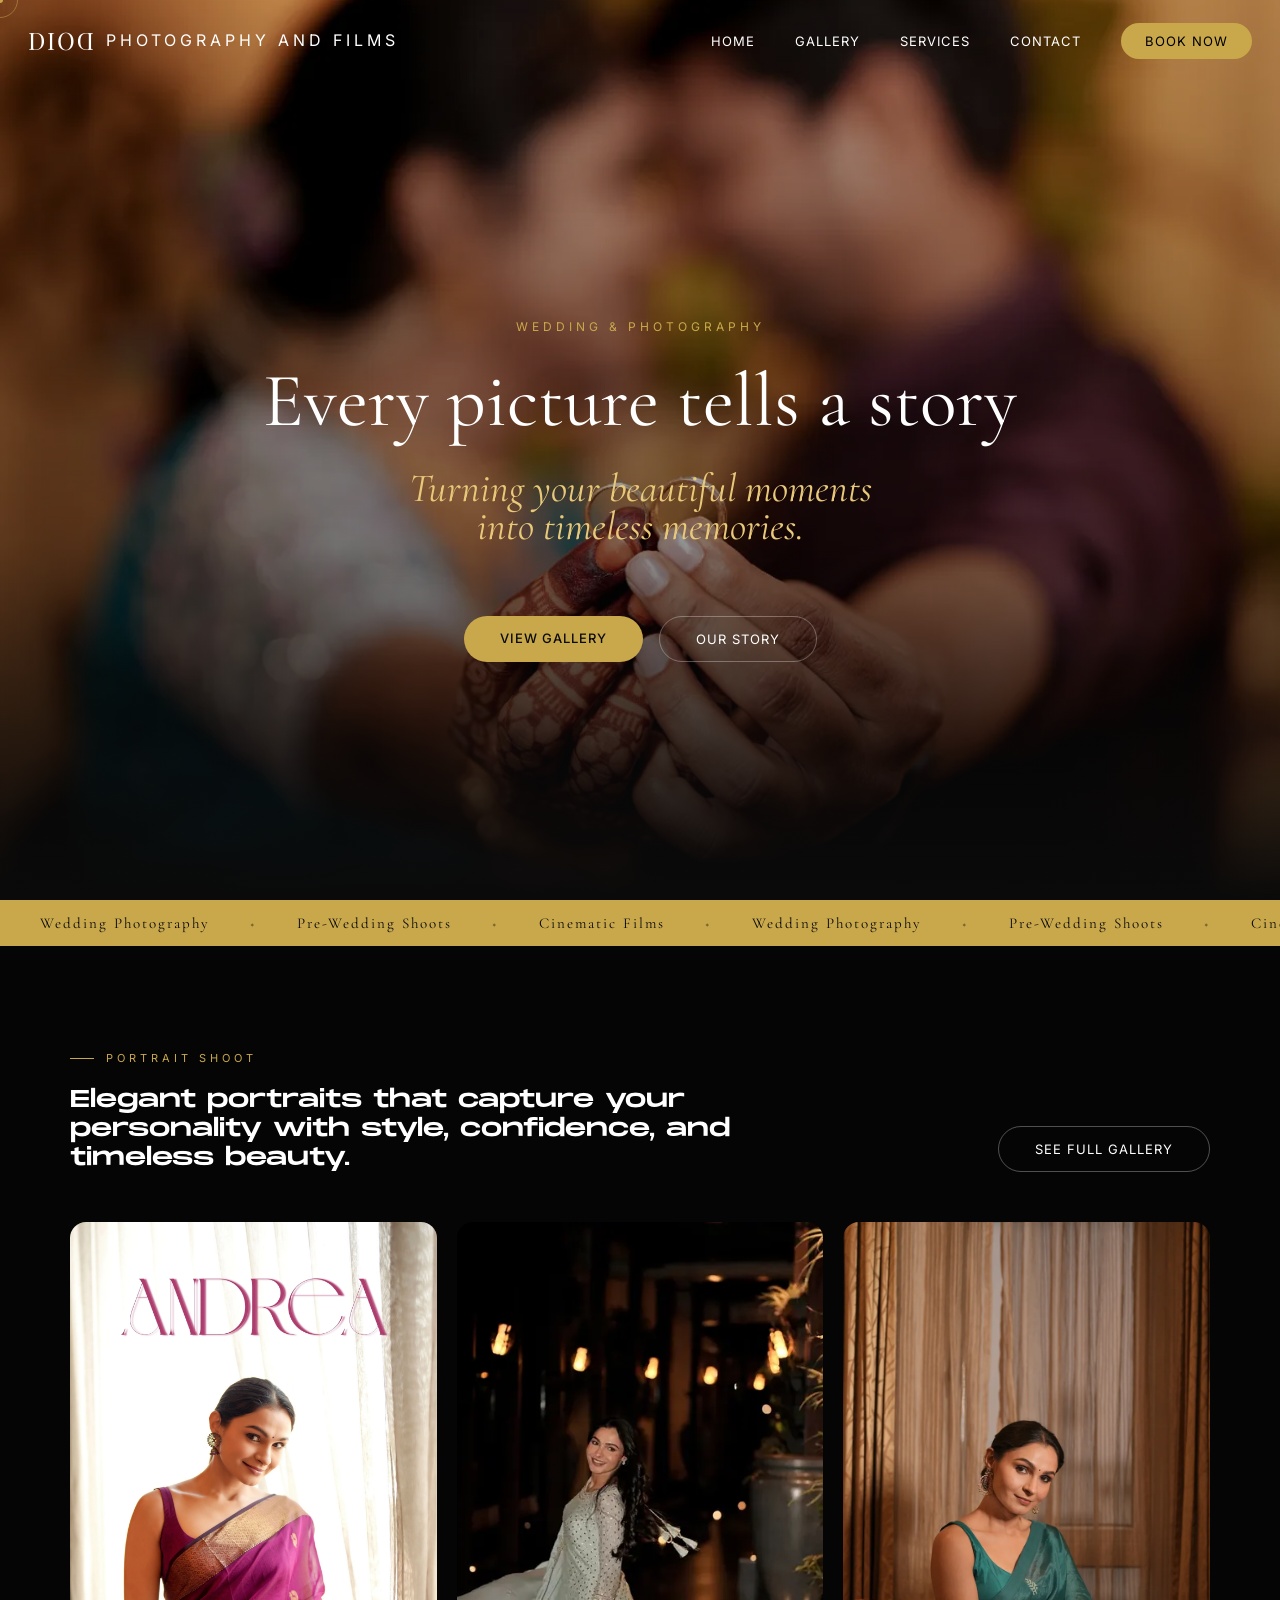
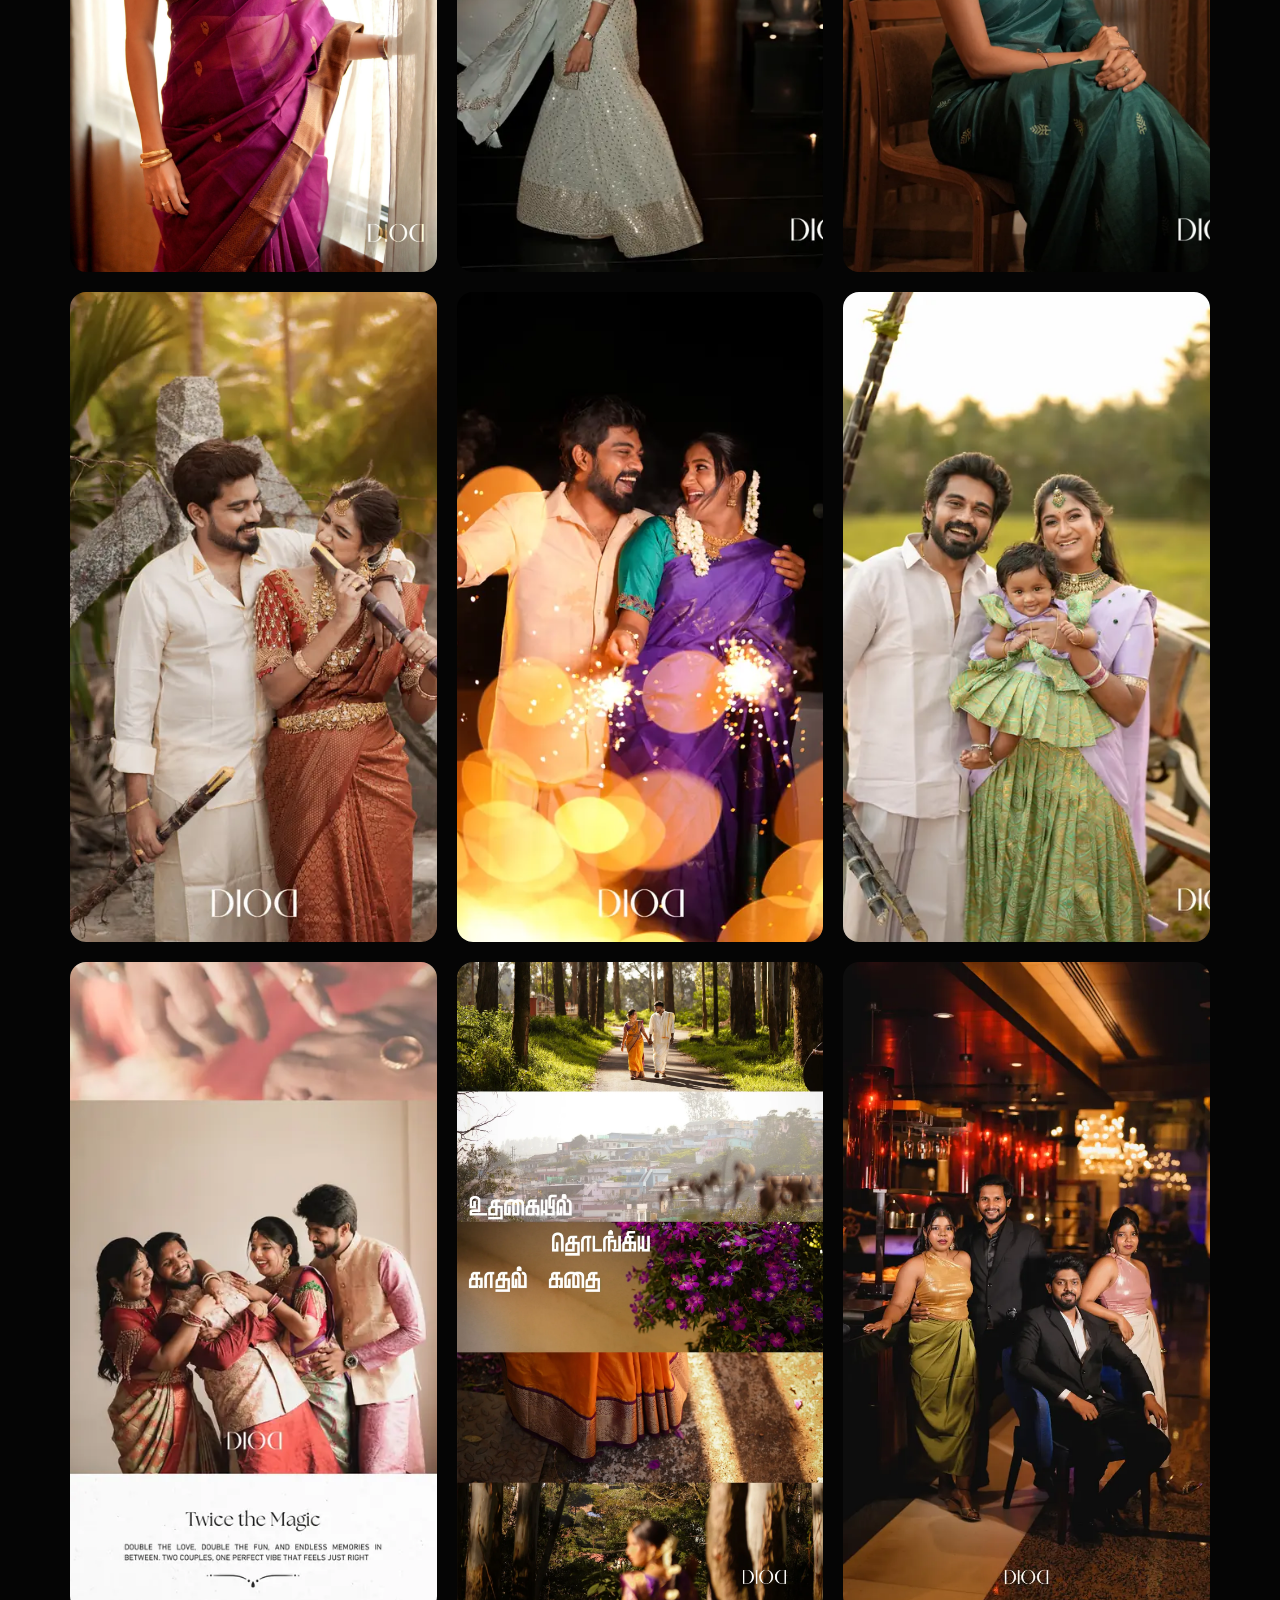
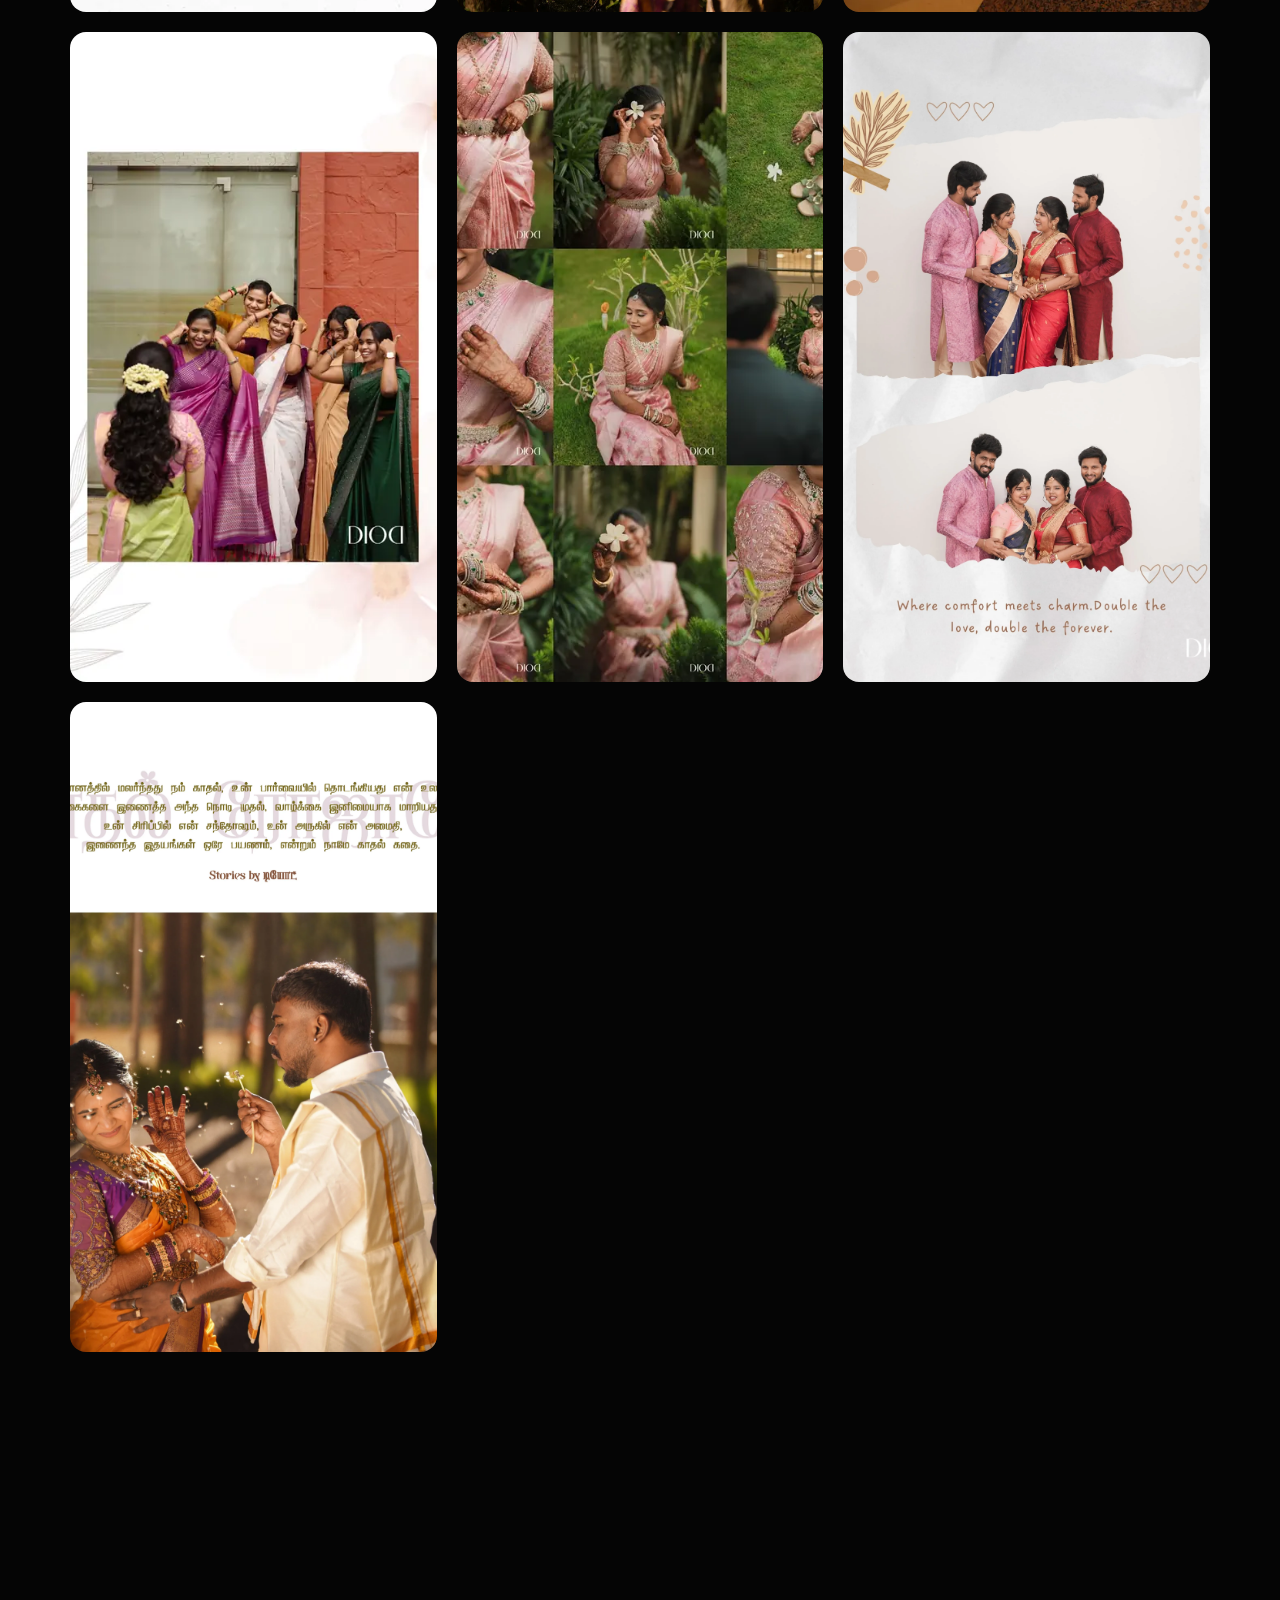
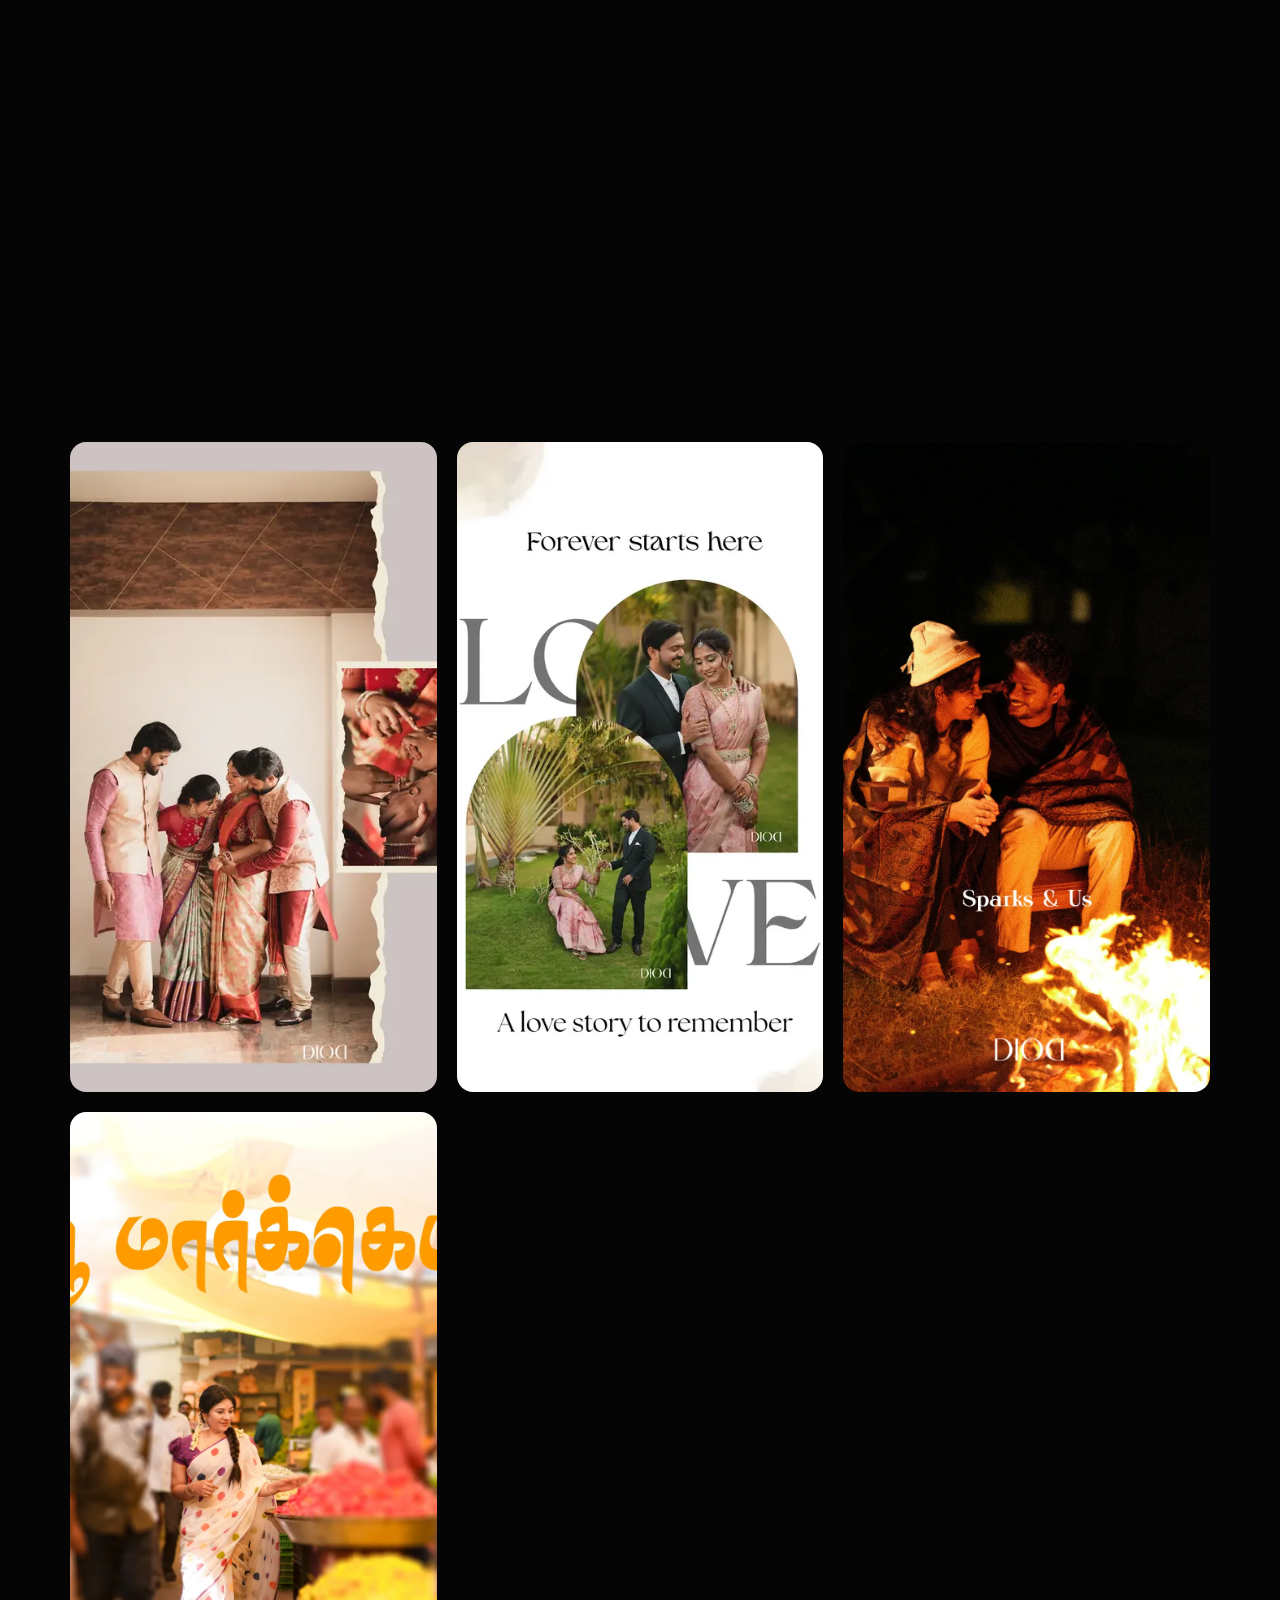
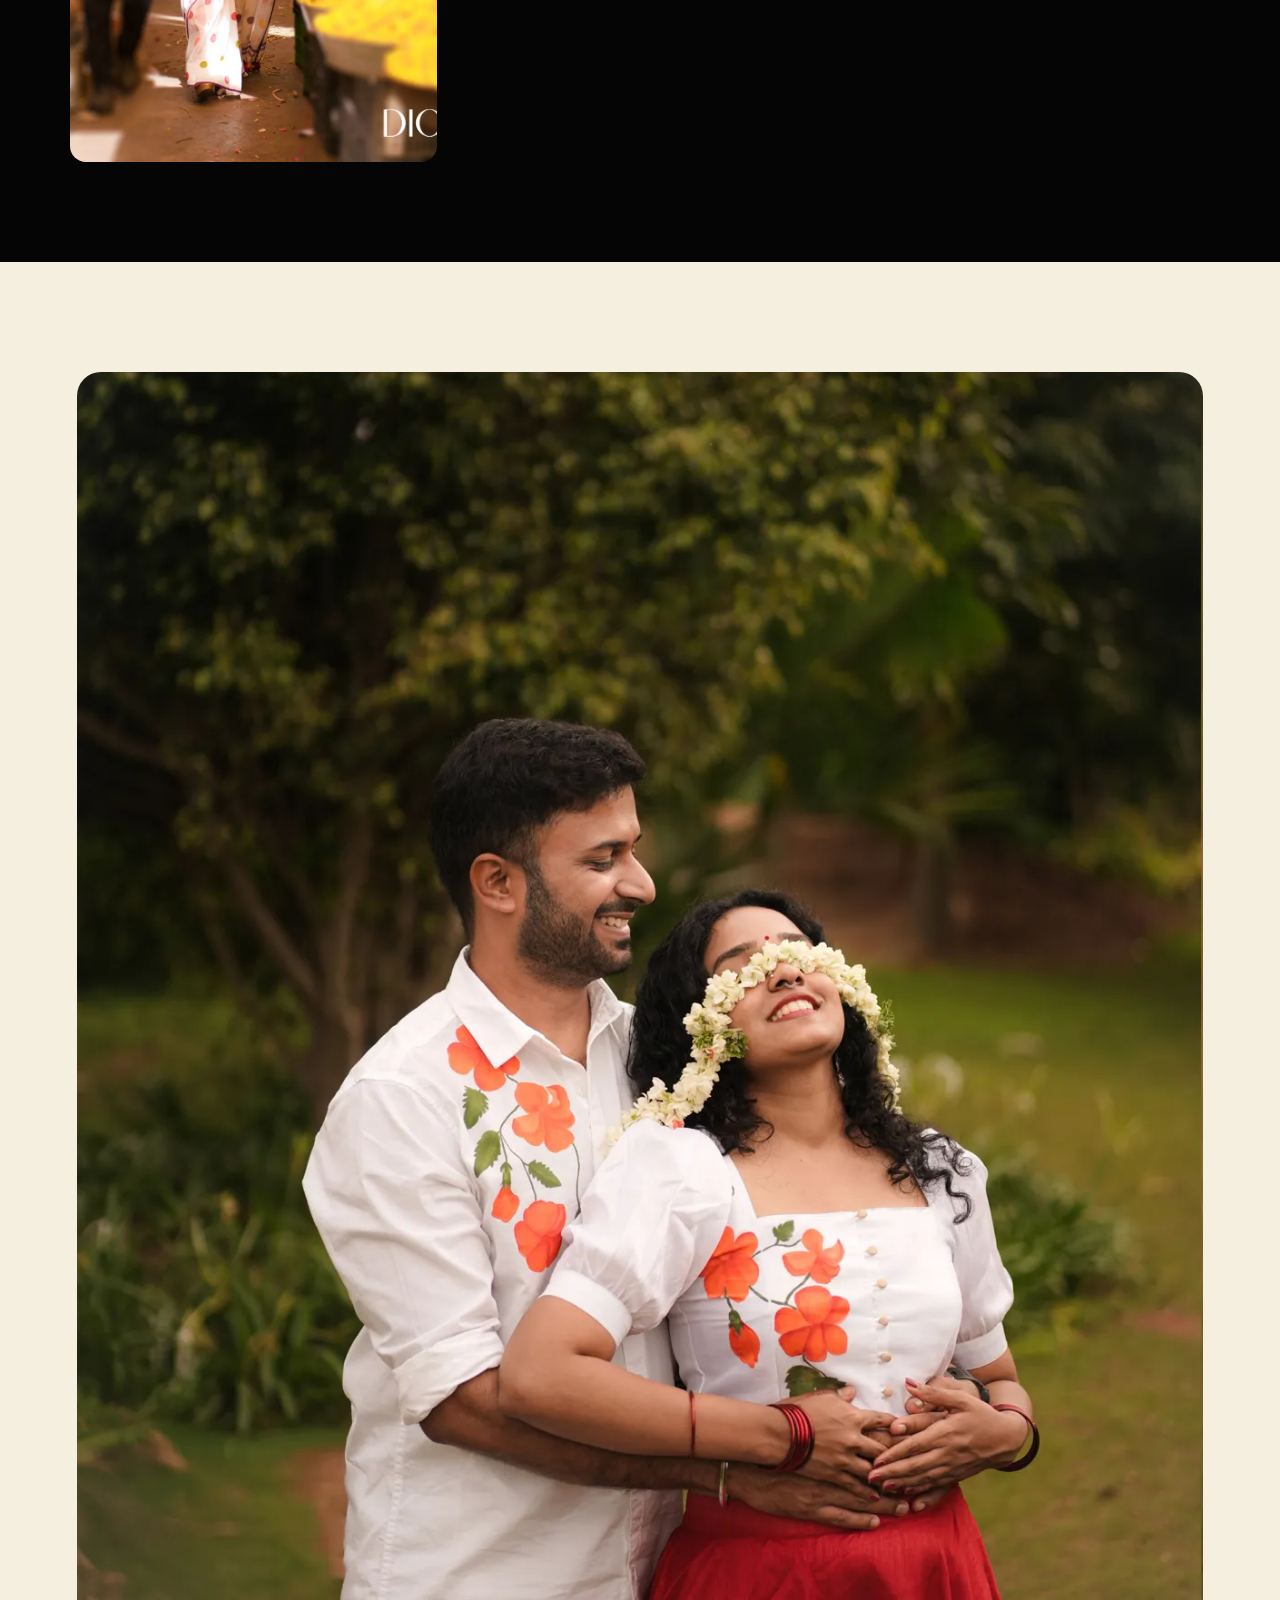
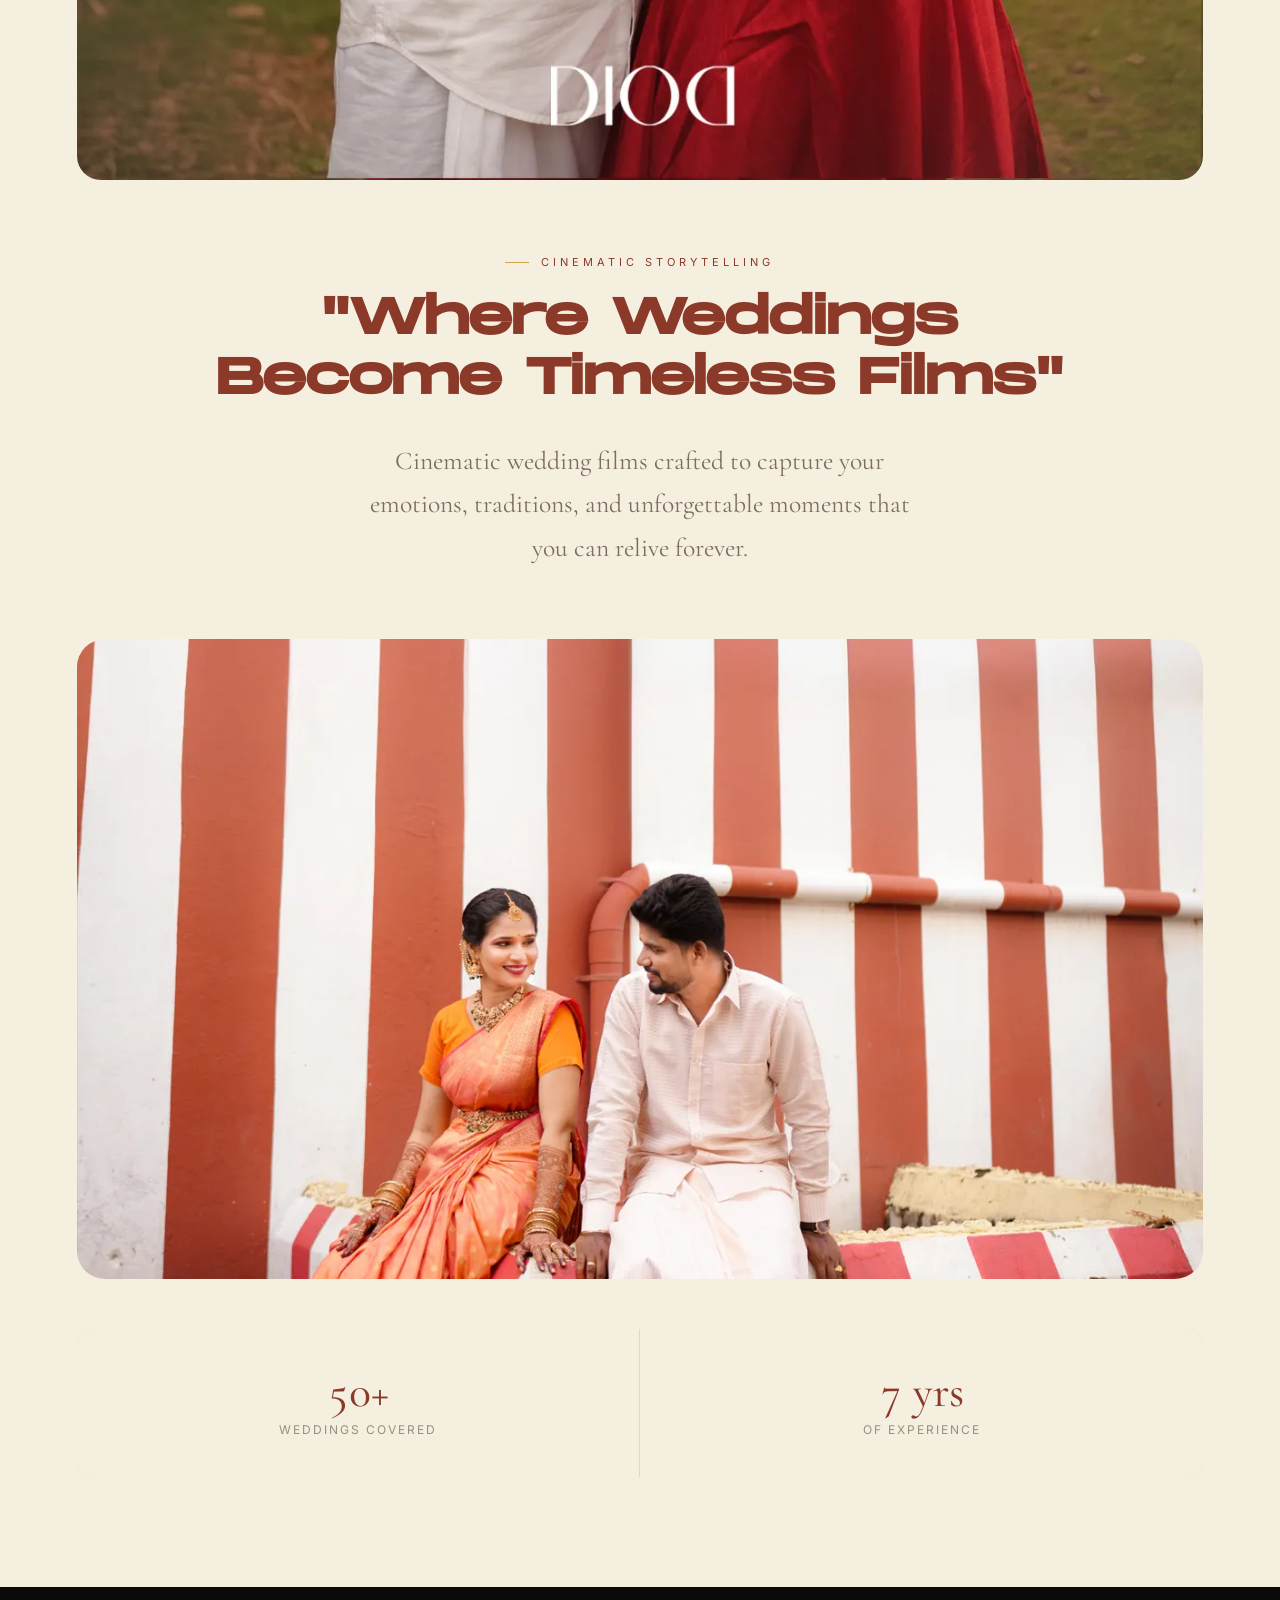
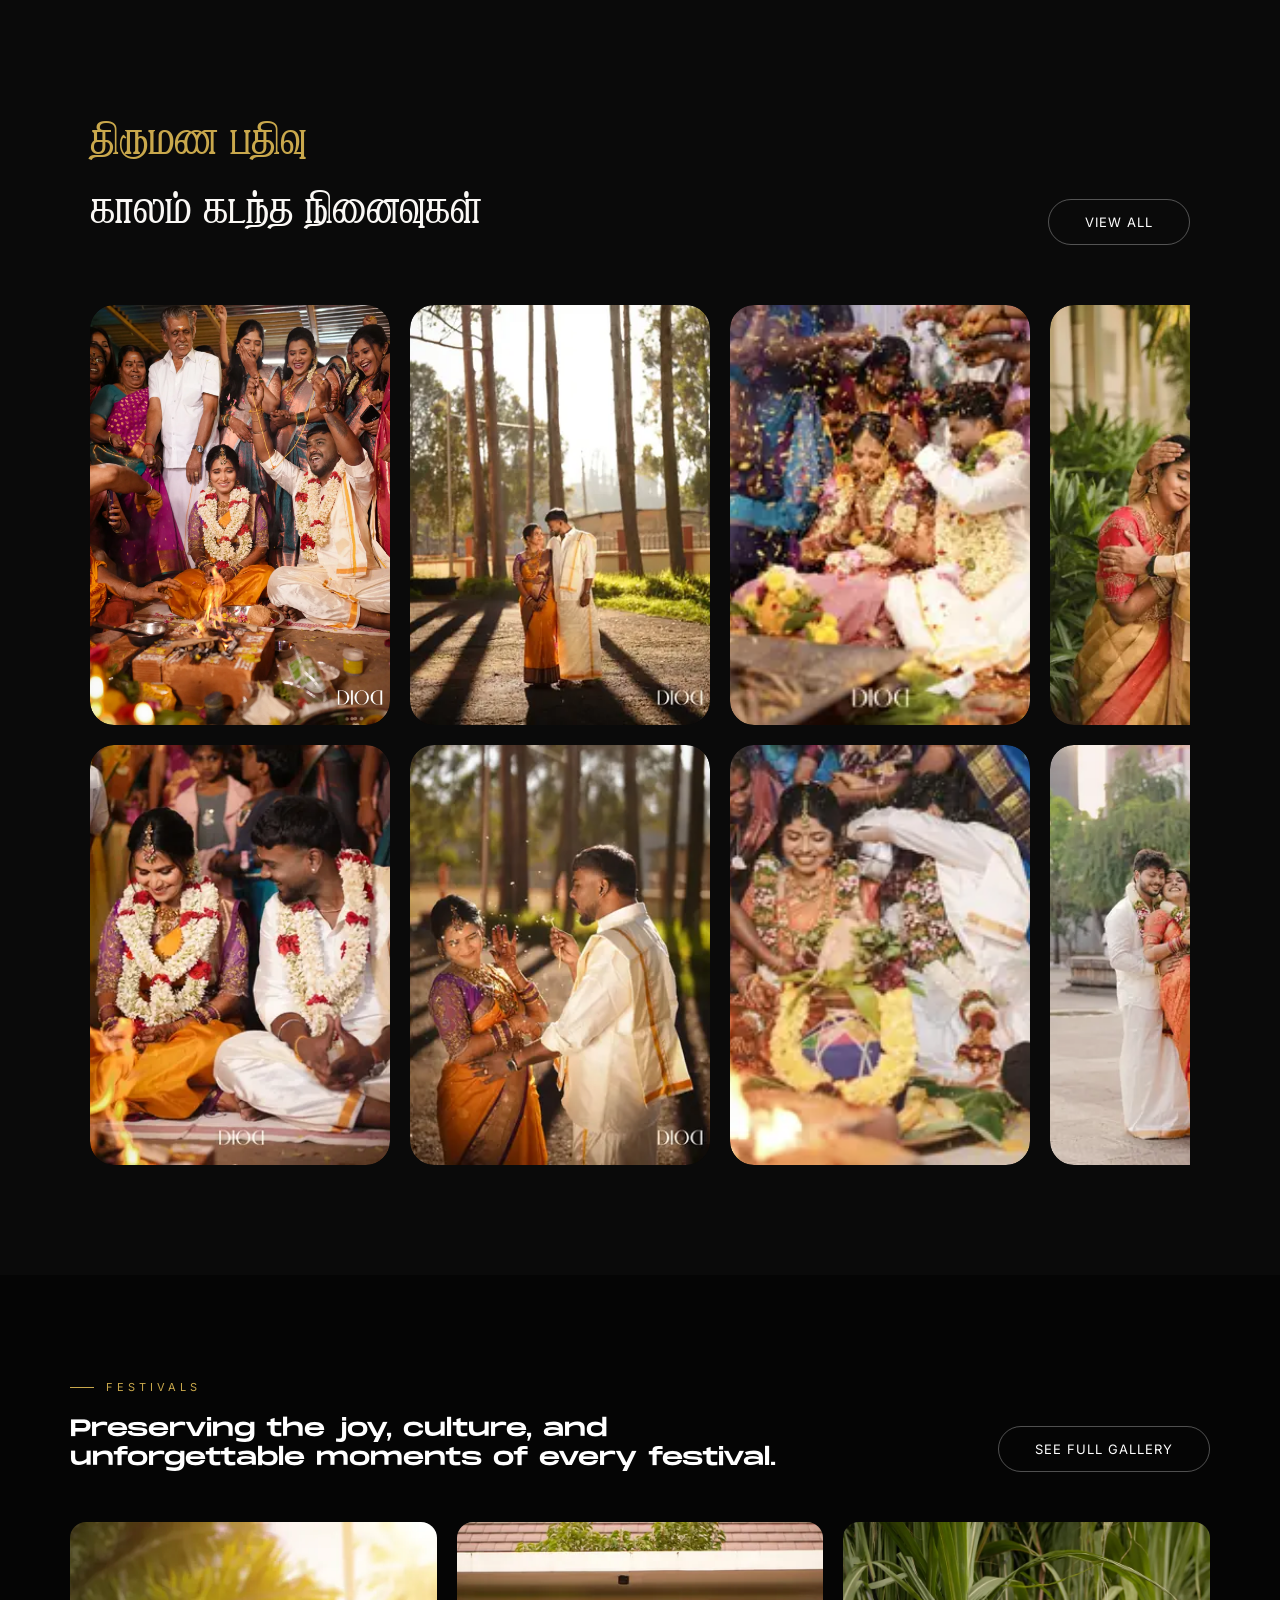
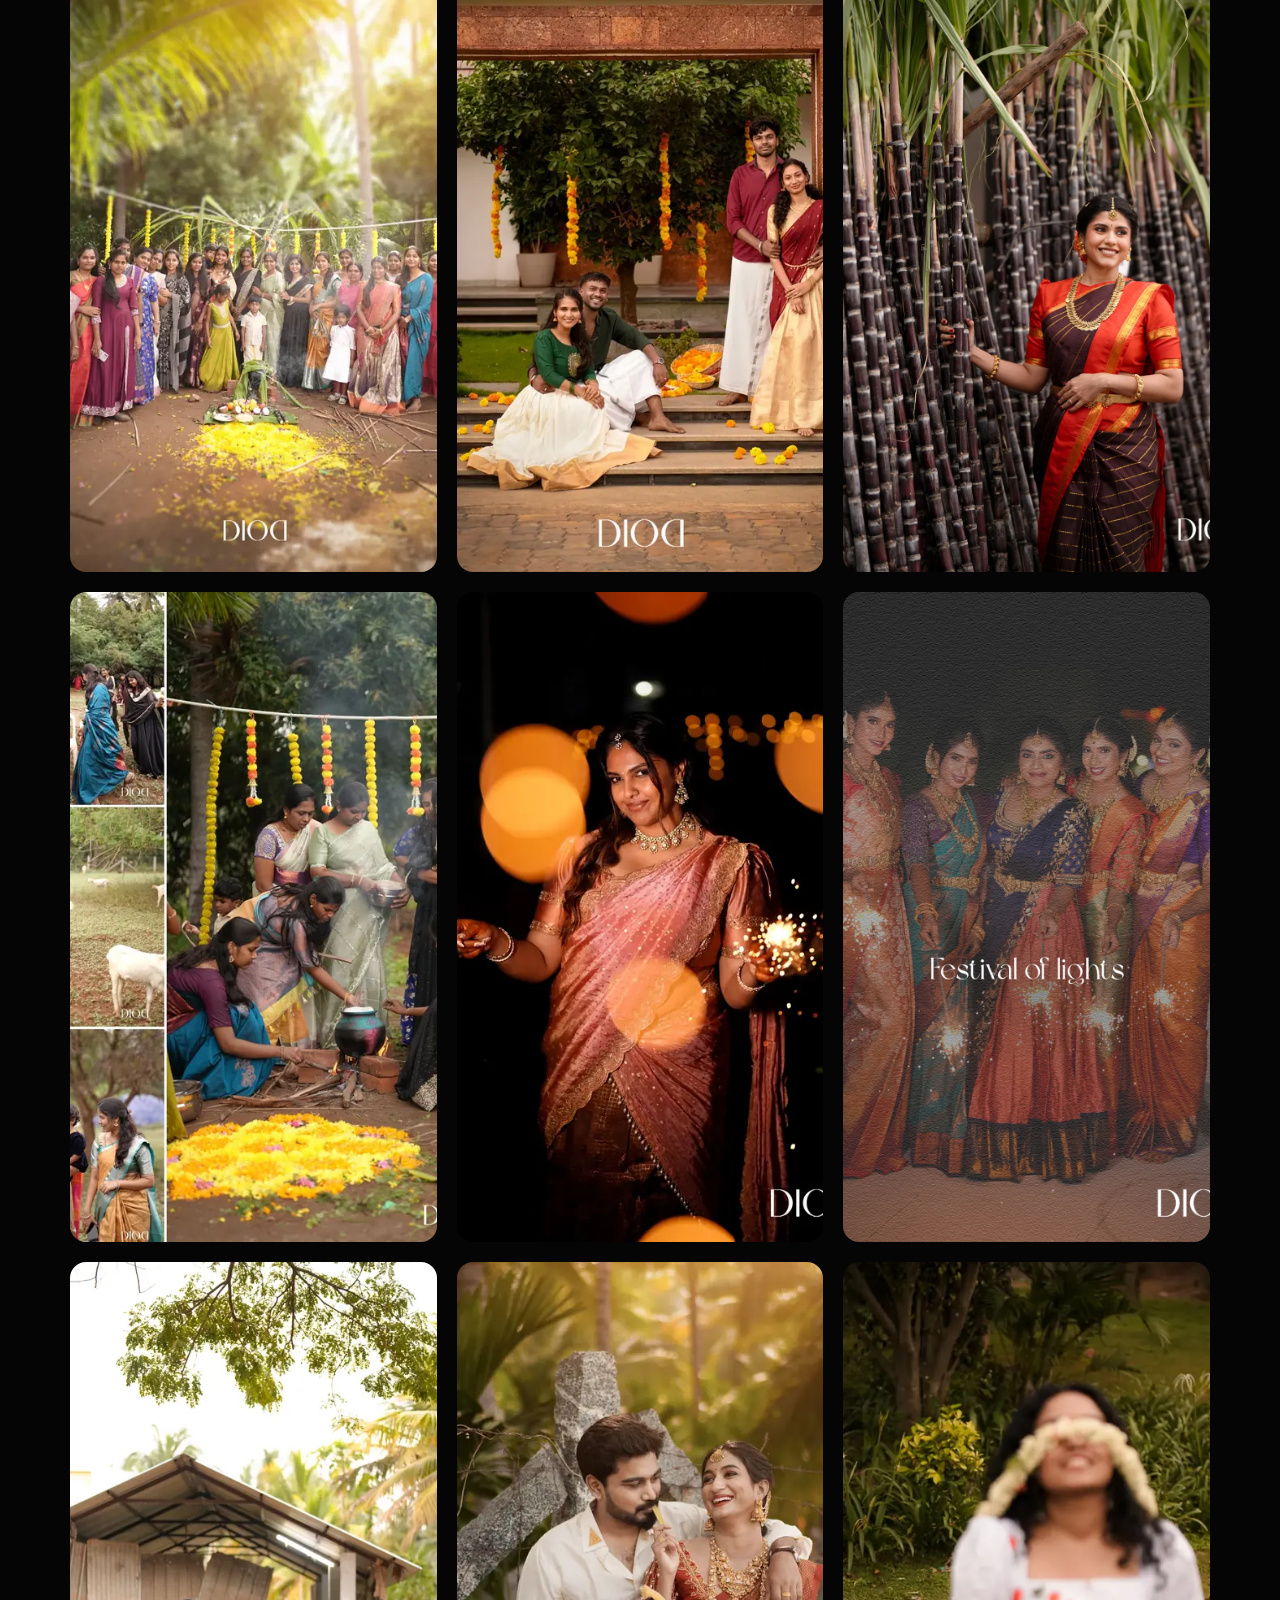
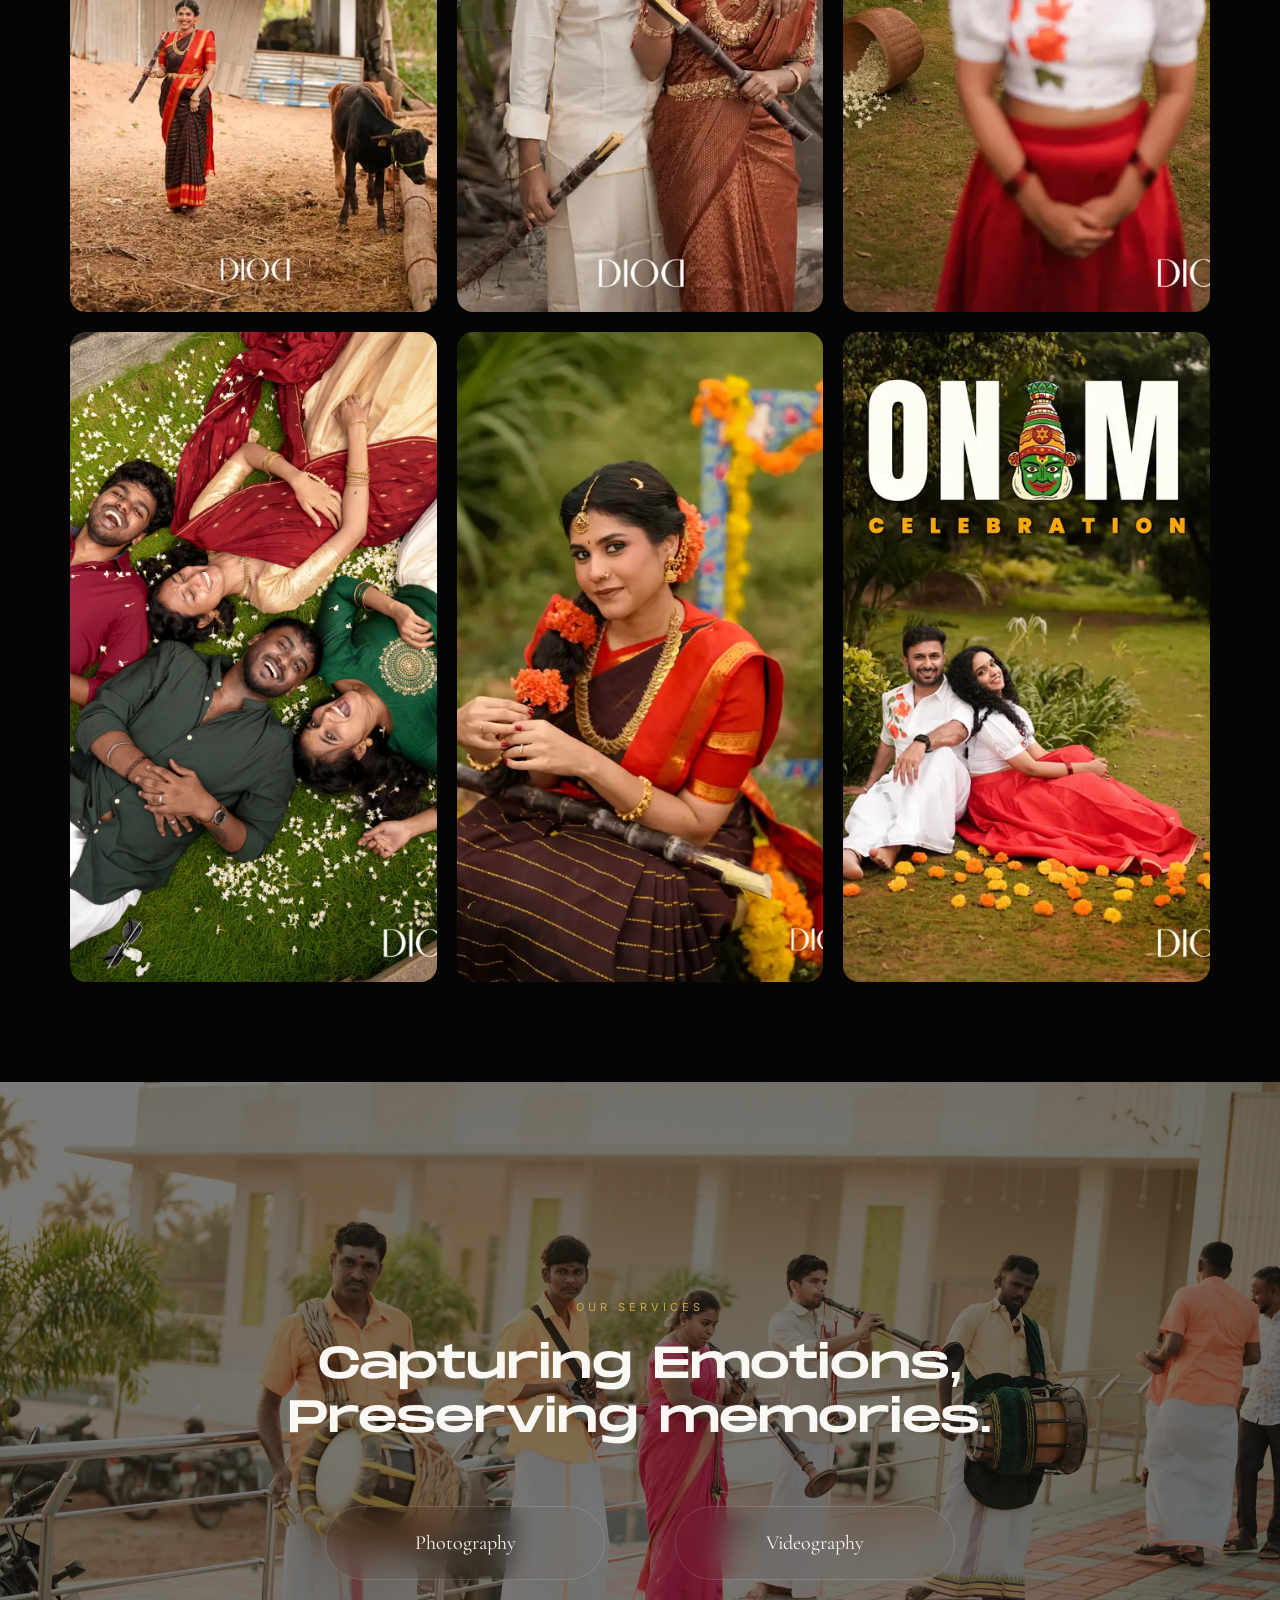
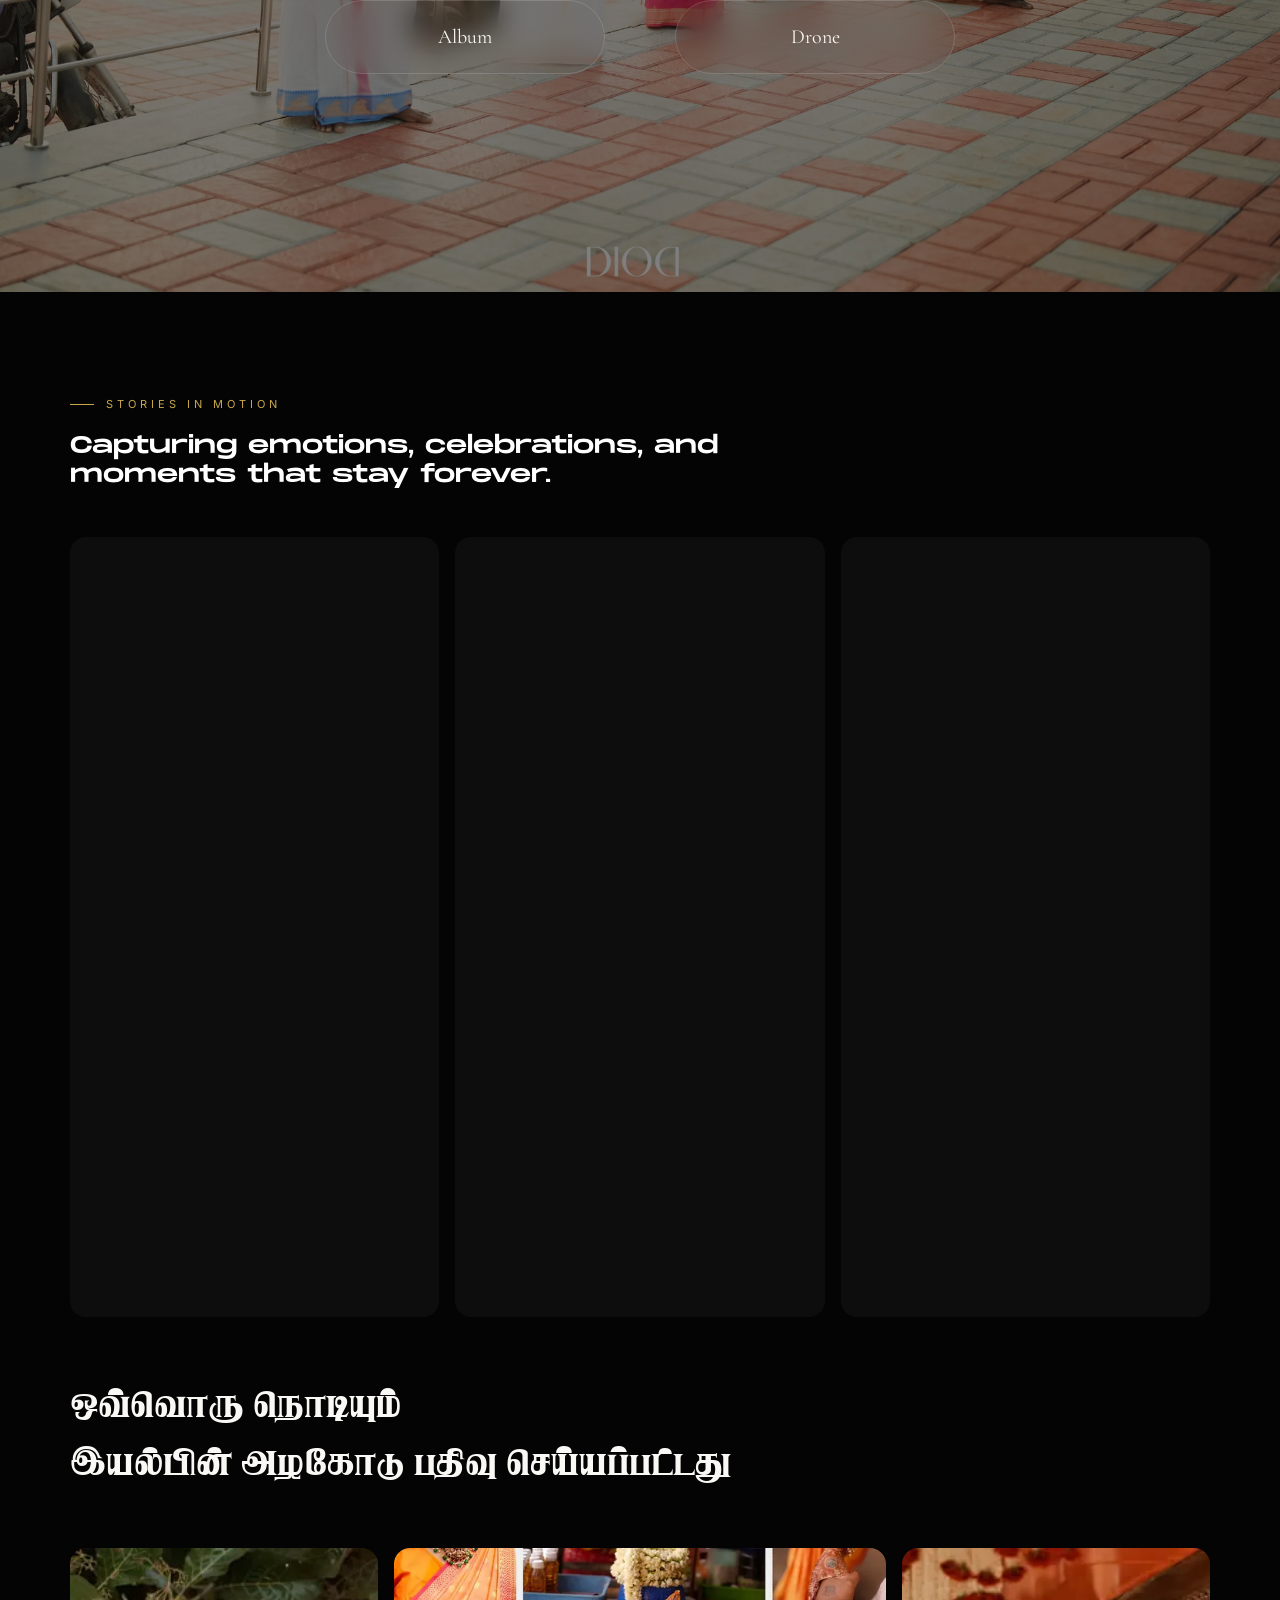
==== commit 8f863e58: "lcp reduced" ====
--- a/index.html
+++ b/index.html
@@ -15,13 +15,22 @@
 
     <title>DIOD STUDIO | Wedding & Birthday Photography</title>
 
-    <!-- Hero -->
+
+    <!-- =====================================================
+         HERO — HIGHEST PRIORITY
+         ===================================================== -->
+
     <link rel="preload"
           as="image"
           href="images/hero.webp"
+          type="image/webp"
           fetchpriority="high">
 
-    <!-- Fonts -->
+
+    <!-- =====================================================
+         GOOGLE FONTS
+         ===================================================== -->
+
     <link rel="preconnect"
           href="https://fonts.googleapis.com">
 
@@ -33,24 +42,43 @@
         href="https://fonts.googleapis.com/css2?family=Cormorant+Garamond:ital,wght@0,300;0,400;0,500;1,400&family=Inter:wght@300;400;500&family=Playfair+Display:ital,wght@0,500;0,600;1,500&display=swap"
         rel="stylesheet">
 
+
+    <!-- =====================================================
+         MAIN CSS
+         ===================================================== -->
+
     <link rel="stylesheet"
           href="style.css">
+
 </head>
 
 
 <body>
 
-<!-- CUSTOM CURSOR -->
-<div class="cursor-dot" aria-hidden="true"></div>
-<div class="cursor-ring" aria-hidden="true"></div>
-
-
-<!-- MOBILE MENU -->
+
+<!-- =========================================================
+     CUSTOM CURSOR
+     ========================================================= -->
+
+<div class="cursor-dot"
+     aria-hidden="true"></div>
+
+<div class="cursor-ring"
+     aria-hidden="true"></div>
+
+
+
+<!-- =========================================================
+     MOBILE MENU
+     ========================================================= -->
+
 <div class="mobile-menu"
      role="dialog"
      aria-label="Navigation menu">
 
-    <a href="index.html">Home</a>
+    <a href="index.html">
+        Home
+    </a>
 
     <a href="./gallery/gallery/gallery.html">
         Gallery
@@ -68,13 +96,26 @@
        class="nav-cta">
         Book Now
     </a>
+
 </div>
 
 
-<!-- HERO -->
+
+<!-- =========================================================
+     HERO
+     ========================================================= -->
+
 <section class="hero">
 
+    <!--
+        Keep the existing hero structure.
+        style.css already controls hero.webp.
+
+        hero.webp is preloaded in <head> with HIGH priority.
+    -->
+
     <div class="hero-bg"></div>
+
 
     <nav aria-label="Main navigation">
 
@@ -87,6 +128,7 @@
             <span class="studio-text">
                 PHOTOGRAPHY AND FILMS
             </span>
+
         </a>
 
 
@@ -97,6 +139,7 @@
             <span></span>
             <span></span>
             <span></span>
+
         </button>
 
 
@@ -127,10 +170,14 @@
             </li>
 
             <li>
+
                 <a href="./studio-contact/contact.html#contactForm"
                    class="nav-cta">
+
                     Book Now
+
                 </a>
+
             </li>
 
         </ul>
@@ -138,22 +185,32 @@
     </nav>
 
 
+
     <div class="hero-content">
 
         <p class="hero-eyebrow">
+
             Wedding & Photography
+
         </p>
 
+
         <h1>
+
             Every picture tells a story
 
             <br>
 
             <em>
+
                 Turning your beautiful moments
+
                 <br>
+
                 into timeless memories.
+
             </em>
+
         </h1>
 
 
@@ -161,12 +218,17 @@
 
             <a href="./gallery/gallery/gallery.html"
                class="btn-primary">
+
                 View Gallery
+
             </a>
+
 
             <a href="./studio-contact/contact.html"
                class="btn-outline">
+
                 Our Story
+
             </a>
 
         </div>
@@ -176,7 +238,11 @@
 </section>
 
 
-<!-- MARQUEE -->
+
+<!-- =========================================================
+     MARQUEE
+     ========================================================= -->
+
 <div class="marquee-wrap"
      aria-hidden="true">
 
@@ -213,10 +279,16 @@
         <span class="dot">◆</span>
 
     </div>
+
 </div>
 
 
-<!-- PORTRAIT -->
+
+<!-- =========================================================
+     PORTRAIT
+     STRICT LAZY LOADING
+     ========================================================= -->
+
 <section class="prewedding">
 
     <div class="prewedding-header">
@@ -224,384 +296,640 @@
         <div>
 
             <span class="section-eyebrow">
+
                 Portrait Shoot
+
             </span>
 
+
             <h2>
+
                 Elegant portraits that capture your personality
                 with style, confidence, and timeless beauty.
+
             </h2>
 
         </div>
+
 
         <a href="./gallery/gallery/gallery.html"
            class="btn-outline">
+
             See Full Gallery
+
         </a>
 
     </div>
 
 
+
     <div class="pre-grid">
 
-        <!-- no responsive variant -->
-        <div class="pre-card">
-            <img src="images/event1.webp"
-                 alt=""
-                 loading="lazy"
-                 decoding="async">
-        </div>
-
-
-        <div class="pre-card">
-            <img
-                src="images/event3.webp"
-                srcset="
+
+        <!-- IMAGE 1 -->
+
+        <div class="pre-card">
+
+            <img
+                class="strict-lazy"
+                data-src="images/event1.webp"
+                alt=""
+                fetchpriority="low"
+                decoding="async">
+
+        </div>
+
+
+
+        <!-- IMAGE 2 -->
+
+        <div class="pre-card">
+
+            <img
+                class="strict-lazy"
+
+                data-src="images/event3.webp"
+
+                data-srcset="
                     images/event3-320.webp 320w,
                     images/event3-640.webp 640w,
                     images/event3-960.webp 960w,
                     images/event3.webp 872w
                 "
-                sizes="(max-width:768px) 31vw, 33vw"
-                alt=""
-                loading="lazy"
-                decoding="async">
-        </div>
-
-
-        <!-- no responsive variant -->
-        <div class="pre-card">
-            <img src="images/event2.webp"
-                 alt=""
-                 loading="lazy"
-                 decoding="async">
-        </div>
-
-
-        <div class="pre-card">
-            <img
-                src="images/grid-26.webp"
-                srcset="
+
+                sizes="(max-width:768px) 31vw, 33vw"
+
+                alt=""
+
+                fetchpriority="low"
+                decoding="async">
+
+        </div>
+
+
+
+        <!-- IMAGE 3 -->
+
+        <div class="pre-card">
+
+            <img
+                class="strict-lazy"
+                data-src="images/event2.webp"
+                alt=""
+                fetchpriority="low"
+                decoding="async">
+
+        </div>
+
+
+
+        <!-- IMAGE 4 -->
+
+        <div class="pre-card">
+
+            <img
+                class="strict-lazy"
+
+                data-src="images/grid-26.webp"
+
+                data-srcset="
                     images/grid-26-320.webp 320w,
                     images/grid-26-640.webp 640w,
                     images/grid-26-960.webp 960w,
                     images/grid-26.webp 1240w
                 "
-                sizes="(max-width:768px) 31vw, 33vw"
-                alt=""
-                loading="lazy"
-                decoding="async">
-        </div>
-
-
-        <div class="pre-card">
-            <img
-                src="images/grid-27.webp"
-                srcset="
+
+                sizes="(max-width:768px) 31vw, 33vw"
+
+                alt=""
+
+                fetchpriority="low"
+                decoding="async">
+
+        </div>
+
+
+
+        <!-- IMAGE 5 -->
+
+        <div class="pre-card">
+
+            <img
+                class="strict-lazy"
+
+                data-src="images/grid-27.webp"
+
+                data-srcset="
                     images/grid-27-320.webp 320w,
                     images/grid-27-640.webp 640w,
                     images/grid-27-960.webp 960w,
                     images/grid-27.webp 1240w
                 "
-                sizes="(max-width:768px) 31vw, 33vw"
-                alt=""
-                loading="lazy"
-                decoding="async">
-        </div>
-
-
-        <div class="pre-card">
-            <img
-                src="images/grid-28.webp"
-                srcset="
+
+                sizes="(max-width:768px) 31vw, 33vw"
+
+                alt=""
+
+                fetchpriority="low"
+                decoding="async">
+
+        </div>
+
+
+
+        <!-- IMAGE 6 -->
+
+        <div class="pre-card">
+
+            <img
+                class="strict-lazy"
+
+                data-src="images/grid-28.webp"
+
+                data-srcset="
                     images/grid-28-320.webp 320w,
                     images/grid-28-640.webp 640w,
                     images/grid-28-960.webp 960w,
                     images/grid-28.webp 1240w
                 "
-                sizes="(max-width:768px) 31vw, 33vw"
-                alt=""
-                loading="lazy"
-                decoding="async">
-        </div>
-
-
-        <div class="pre-card">
-            <img
-                src="images/grid-06.webp"
-                srcset="
+
+                sizes="(max-width:768px) 31vw, 33vw"
+
+                alt=""
+
+                fetchpriority="low"
+                decoding="async">
+
+        </div>
+
+
+
+        <!-- IMAGE 7 -->
+
+        <div class="pre-card">
+
+            <img
+                class="strict-lazy"
+
+                data-src="images/grid-06.webp"
+
+                data-srcset="
                     images/grid-06-320.webp 320w,
                     images/grid-06-640.webp 640w,
                     images/grid-06-960.webp 960w,
                     images/grid-06.webp 1899w
                 "
-                sizes="(max-width:768px) 31vw, 33vw"
-                alt=""
-                loading="lazy"
-                decoding="async">
-        </div>
-
-
-        <div class="pre-card">
-            <img src="images/grid-02.webp"
-                 alt=""
-                 loading="lazy"
-                 decoding="async">
-        </div>
-
-
-        <div class="pre-card">
-            <img
-                src="images/grid-03.webp"
-                srcset="
+
+                sizes="(max-width:768px) 31vw, 33vw"
+
+                alt=""
+
+                fetchpriority="low"
+                decoding="async">
+
+        </div>
+
+
+
+        <!-- IMAGE 8 -->
+
+        <div class="pre-card">
+
+            <img
+                class="strict-lazy"
+                data-src="images/grid-02.webp"
+                alt=""
+                fetchpriority="low"
+                decoding="async">
+
+        </div>
+
+
+
+        <!-- IMAGE 9 -->
+
+        <div class="pre-card">
+
+            <img
+                class="strict-lazy"
+
+                data-src="images/grid-03.webp"
+
+                data-srcset="
                     images/grid-03-320.webp 320w,
                     images/grid-03-640.webp 640w,
                     images/grid-03-960.webp 960w,
                     images/grid-03.webp 1350w
                 "
-                sizes="(max-width:768px) 31vw, 33vw"
-                alt=""
-                loading="lazy"
-                decoding="async">
-        </div>
-
-
-        <div class="pre-card">
-            <img
-                src="images/grid-04.webp"
-                srcset="
+
+                sizes="(max-width:768px) 31vw, 33vw"
+
+                alt=""
+
+                fetchpriority="low"
+                decoding="async">
+
+        </div>
+
+
+
+        <!-- IMAGE 10 -->
+
+        <div class="pre-card">
+
+            <img
+                class="strict-lazy"
+
+                data-src="images/grid-04.webp"
+
+                data-srcset="
                     images/grid-04-320.webp 320w,
                     images/grid-04-640.webp 640w,
                     images/grid-04-960.webp 960w,
                     images/grid-04.webp 2160w
                 "
-                sizes="(max-width:768px) 31vw, 33vw"
-                alt=""
-                loading="lazy"
-                decoding="async">
-        </div>
-
-
-        <div class="pre-card">
-            <img
-                src="images/grid-01.webp"
-                srcset="
+
+                sizes="(max-width:768px) 31vw, 33vw"
+
+                alt=""
+
+                fetchpriority="low"
+                decoding="async">
+
+        </div>
+
+
+
+        <!-- IMAGE 11 -->
+
+        <div class="pre-card">
+
+            <img
+                class="strict-lazy"
+
+                data-src="images/grid-01.webp"
+
+                data-srcset="
                     images/grid-01-320.webp 320w,
                     images/grid-01-640.webp 640w,
                     images/grid-01-960.webp 960w,
                     images/grid-01.webp 2700w
                 "
-                sizes="(max-width:768px) 31vw, 33vw"
-                alt=""
-                loading="lazy"
-                decoding="async">
-        </div>
-
-
-        <div class="pre-card">
-            <img src="images/grid-05.webp"
-                 alt=""
-                 loading="lazy"
-                 decoding="async">
-        </div>
-
-
-        <div class="pre-card">
-            <img src="images/grid-07.webp"
-                 alt=""
-                 loading="lazy"
-                 decoding="async">
-        </div>
-
-
-        <div class="pre-card">
-            <img
-                src="images/grid-12.webp"
-                srcset="
+
+                sizes="(max-width:768px) 31vw, 33vw"
+
+                alt=""
+
+                fetchpriority="low"
+                decoding="async">
+
+        </div>
+
+
+
+        <!-- IMAGE 12 -->
+
+        <div class="pre-card">
+
+            <img
+                class="strict-lazy"
+                data-src="images/grid-05.webp"
+                alt=""
+                fetchpriority="low"
+                decoding="async">
+
+        </div>
+
+
+
+        <!-- IMAGE 13 -->
+
+        <div class="pre-card">
+
+            <img
+                class="strict-lazy"
+                data-src="images/grid-07.webp"
+                alt=""
+                fetchpriority="low"
+                decoding="async">
+
+        </div>
+
+
+
+        <!-- IMAGE 14 -->
+
+        <div class="pre-card">
+
+            <img
+                class="strict-lazy"
+
+                data-src="images/grid-12.webp"
+
+                data-srcset="
                     images/grid-12-320.webp 320w,
                     images/grid-12-640.webp 640w,
                     images/grid-12-960.webp 960w,
                     images/grid-12.webp 3168w
                 "
-                sizes="(max-width:768px) 31vw, 33vw"
-                alt=""
-                loading="lazy"
-                decoding="async">
-        </div>
-
-
-        <div class="pre-card">
-            <img
-                src="images/grid-09.webp"
-                srcset="
+
+                sizes="(max-width:768px) 31vw, 33vw"
+
+                alt=""
+
+                fetchpriority="low"
+                decoding="async">
+
+        </div>
+
+
+
+        <!-- IMAGE 15 -->
+
+        <div class="pre-card">
+
+            <img
+                class="strict-lazy"
+
+                data-src="images/grid-09.webp"
+
+                data-srcset="
                     images/grid-09-320.webp 320w,
                     images/grid-09-640.webp 640w,
                     images/grid-09-960.webp 960w,
                     images/grid-09.webp 1240w
                 "
-                sizes="(max-width:768px) 31vw, 33vw"
-                alt=""
-                loading="lazy"
-                decoding="async">
-        </div>
-
-
-        <div class="pre-card">
-            <img
-                src="images/grid-10.webp"
-                srcset="
+
+                sizes="(max-width:768px) 31vw, 33vw"
+
+                alt=""
+
+                fetchpriority="low"
+                decoding="async">
+
+        </div>
+
+
+
+        <!-- IMAGE 16 -->
+
+        <div class="pre-card">
+
+            <img
+                class="strict-lazy"
+
+                data-src="images/grid-10.webp"
+
+                data-srcset="
                     images/grid-10-320.webp 320w,
                     images/grid-10-640.webp 640w,
                     images/grid-10-960.webp 960w,
                     images/grid-10.webp 1240w
                 "
-                sizes="(max-width:768px) 31vw, 33vw"
-                alt=""
-                loading="lazy"
-                decoding="async">
-        </div>
-
-
-        <div class="pre-card">
-            <img
-                src="images/grid-11.webp"
-                srcset="
+
+                sizes="(max-width:768px) 31vw, 33vw"
+
+                alt=""
+
+                fetchpriority="low"
+                decoding="async">
+
+        </div>
+
+
+
+        <!-- IMAGE 17 -->
+
+        <div class="pre-card">
+
+            <img
+                class="strict-lazy"
+
+                data-src="images/grid-11.webp"
+
+                data-srcset="
                     images/grid-11-320.webp 320w,
                     images/grid-11-640.webp 640w,
                     images/grid-11-960.webp 960w,
                     images/grid-11.webp 2700w
                 "
-                sizes="(max-width:768px) 31vw, 33vw"
-                alt=""
-                loading="lazy"
-                decoding="async">
-        </div>
-
-
-        <div class="pre-card">
-            <img
-                src="images/grid-23.webp"
-                srcset="
+
+                sizes="(max-width:768px) 31vw, 33vw"
+
+                alt=""
+
+                fetchpriority="low"
+                decoding="async">
+
+        </div>
+
+
+
+        <!-- IMAGE 18 -->
+
+        <div class="pre-card">
+
+            <img
+                class="strict-lazy"
+
+                data-src="images/grid-23.webp"
+
+                data-srcset="
                     images/grid-23-320.webp 320w,
                     images/grid-23-640.webp 640w,
                     images/grid-23-960.webp 960w,
                     images/grid-23.webp 1240w
                 "
-                sizes="(max-width:768px) 31vw, 33vw"
-                alt=""
-                loading="lazy"
-                decoding="async">
-        </div>
-
-
-        <div class="pre-card">
-            <img
-                src="images/grid-13.webp"
-                srcset="
+
+                sizes="(max-width:768px) 31vw, 33vw"
+
+                alt=""
+
+                fetchpriority="low"
+                decoding="async">
+
+        </div>
+
+
+
+        <!-- IMAGE 19 -->
+
+        <div class="pre-card">
+
+            <img
+                class="strict-lazy"
+
+                data-src="images/grid-13.webp"
+
+                data-srcset="
                     images/grid-13-320.webp 320w,
                     images/grid-13-640.webp 640w,
                     images/grid-13-960.webp 960w,
                     images/grid-13.webp 2700w
                 "
-                sizes="(max-width:768px) 31vw, 33vw"
-                alt=""
-                loading="lazy"
-                decoding="async">
-        </div>
-
-
-        <div class="pre-card">
-            <img
-                src="images/grid-14.webp"
-                srcset="
+
+                sizes="(max-width:768px) 31vw, 33vw"
+
+                alt=""
+
+                fetchpriority="low"
+                decoding="async">
+
+        </div>
+
+
+
+        <!-- IMAGE 20 -->
+
+        <div class="pre-card">
+
+            <img
+                class="strict-lazy"
+
+                data-src="images/grid-14.webp"
+
+                data-srcset="
                     images/grid-14-320.webp 320w,
                     images/grid-14-640.webp 640w,
                     images/grid-14-960.webp 960w,
                     images/grid-14.webp 2700w
                 "
-                sizes="(max-width:768px) 31vw, 33vw"
-                alt=""
-                loading="lazy"
-                decoding="async">
-        </div>
-
-
-        <div class="pre-card">
-            <img src="images/grid-15.webp"
-                 alt=""
-                 loading="lazy"
-                 decoding="async">
-        </div>
-
-
-        <div class="pre-card">
-            <img src="images/grid-17.webp"
-                 alt=""
-                 loading="lazy"
-                 decoding="async">
-        </div>
-
-
-        <div class="pre-card">
-            <img
-                src="images/grid-24.webp"
-                srcset="
+
+                sizes="(max-width:768px) 31vw, 33vw"
+
+                alt=""
+
+                fetchpriority="low"
+                decoding="async">
+
+        </div>
+
+
+
+        <!-- IMAGE 21 -->
+
+        <div class="pre-card">
+
+            <img
+                class="strict-lazy"
+                data-src="images/grid-15.webp"
+                alt=""
+                fetchpriority="low"
+                decoding="async">
+
+        </div>
+
+
+
+        <!-- IMAGE 22 -->
+
+        <div class="pre-card">
+
+            <img
+                class="strict-lazy"
+                data-src="images/grid-17.webp"
+                alt=""
+                fetchpriority="low"
+                decoding="async">
+
+        </div>
+
+
+
+        <!-- IMAGE 23 -->
+
+        <div class="pre-card">
+
+            <img
+                class="strict-lazy"
+
+                data-src="images/grid-24.webp"
+
+                data-srcset="
                     images/grid-24-320.webp 320w,
                     images/grid-24-640.webp 640w,
                     images/grid-24-960.webp 960w,
                     images/grid-24.webp 1240w
                 "
-                sizes="(max-width:768px) 31vw, 33vw"
-                alt=""
-                loading="lazy"
-                decoding="async">
-        </div>
-
-
-        <div class="pre-card">
-            <img src="images/grid-25.webp"
-                 alt=""
-                 loading="lazy"
-                 decoding="async">
+
+                sizes="(max-width:768px) 31vw, 33vw"
+
+                alt=""
+
+                fetchpriority="low"
+                decoding="async">
+
+        </div>
+
+
+
+        <!-- IMAGE 24 -->
+
+        <div class="pre-card">
+
+            <img
+                class="strict-lazy"
+                data-src="images/grid-25.webp"
+                alt=""
+                fetchpriority="low"
+                decoding="async">
+
         </div>
 
     </div>
+
 </section>
 
 
-<!-- TIMELESS -->
+
+<!-- =========================================================
+     TIMELESS
+     ========================================================= -->
+
 <section class="timeless reveal">
 
     <div class="timeless-content">
+
 
         <div class="timeless-main-img reveal">
 
             <img src="images/pre5.webp"
                  alt="Cinematic wedding film"
                  loading="lazy"
+                 fetchpriority="low"
                  decoding="async">
 
         </div>
+
 
 
         <div class="timeless-text reveal">
 
             <span class="section-eyebrow"
                   style="color:#8B3A2A;">
+
                 Cinematic Storytelling
+
             </span>
 
+
             <h2>
+
                 "Where Weddings Become Timeless Films"
+
             </h2>
 
+
             <p>
+
                 Cinematic wedding films crafted to capture
                 your emotions, traditions, and unforgettable
                 moments that you can relive forever.
+
             </p>
 
         </div>
+
 
 
         <div class="timeless-image reveal">
@@ -609,9 +937,11 @@
             <img src="images/timeless2.webp"
                  alt="Wedding cinematic detail"
                  loading="lazy"
+                 fetchpriority="low"
                  decoding="async">
 
         </div>
+
 
 
         <div class="timeless-stats reveal">
@@ -621,13 +951,20 @@
                 <span class="stat-num count-up"
                       data-target="50"
                       data-suffix="+">
+
                     50+
+
                 </span>
 
+
                 <span class="stat-label">
+
                     Weddings Covered
+
                 </span>
-            </div>
+
+            </div>
+
 
 
             <div class="stat-box">
@@ -635,21 +972,32 @@
                 <span class="stat-num count-up"
                       data-target="7"
                       data-suffix=" yrs">
+
                     7 yrs
+
                 </span>
 
+
                 <span class="stat-label">
+
                     Of Experience
+
                 </span>
+
             </div>
 
         </div>
 
     </div>
+
 </section>
 
 
-<!-- WEDDING SERIES -->
+
+<!-- =========================================================
+     WEDDING SERIES
+     ========================================================= -->
+
 <section class="wedding-series reveal">
 
     <div class="wedding-top">
@@ -658,11 +1006,16 @@
 
             <div id="gold"
                  class="tamil-txt1">
+
                  
-            </div>
+
+            </div>
+
 
             <h1 class="tamil-txt1">
+
                   
+
             </h1>
 
         </div>
@@ -671,314 +1024,476 @@
         <a href="./gallery/gallery/gallery.html"
            class="btn-outline"
            style="flex-shrink:0;">
+
             View All
+
         </a>
 
     </div>
 
 
+
     <div class="wedding-parallax">
 
+
+        <!-- =========================
+             ROW LEFT
+             ========================= -->
+
         <div class="parallax-row row-left">
 
+
             <div class="gallery-card">
+
                 <img src="images/wedding2.webp"
                      alt="Wedding photography 1"
                      loading="lazy"
+                     fetchpriority="low"
                      decoding="async">
-            </div>
+
+            </div>
+
 
 
             <div class="gallery-card">
+
                 <img
                     src="images/wedding1.webp"
+
                     srcset="
                         images/wedding1-320.webp 320w,
                         images/wedding1-640.webp 640w,
                         images/wedding1-960.webp 960w,
                         images/wedding1.webp 1085w
                     "
+
                     sizes="(max-width:768px) 140px, 300px"
+
                     alt="Wedding photography 2"
+
                     loading="lazy"
+                    fetchpriority="low"
                     decoding="async">
-            </div>
+
+            </div>
+
 
 
             <div class="gallery-card">
+
                 <img
                     src="images/wedding10.webp"
+
                     srcset="
                         images/wedding10-320.webp 320w,
                         images/wedding10-640.webp 640w,
                         images/wedding10-960.webp 960w,
                         images/wedding10.webp 1855w
                     "
+
                     sizes="(max-width:768px) 140px, 300px"
+
                     alt="Wedding photography 3"
+
                     loading="lazy"
+                    fetchpriority="low"
                     decoding="async">
-            </div>
+
+            </div>
+
 
 
             <div class="gallery-card">
+
                 <img
                     src="images/wedding12.webp"
+
                     srcset="
                         images/wedding12-320.webp 320w,
                         images/wedding12-640.webp 640w,
                         images/wedding12-960.webp 960w,
                         images/wedding12.webp 1085w
                     "
+
                     sizes="(max-width:768px) 140px, 300px"
+
                     alt="Wedding photography 4"
+
                     loading="lazy"
+                    fetchpriority="low"
                     decoding="async">
-            </div>
+
+            </div>
+
 
 
             <div class="gallery-card">
+
                 <img src="images/wedding9.webp"
                      alt="Wedding photography 5"
                      loading="lazy"
+                     fetchpriority="low"
                      decoding="async">
-            </div>
+
+            </div>
+
 
 
             <div class="gallery-card">
+
                 <img
                     src="images/wedding13.webp"
+
                     srcset="
                         images/wedding13-320.webp 320w,
                         images/wedding13-640.webp 640w,
                         images/wedding13-960.webp 960w,
                         images/wedding13.webp 1855w
                     "
+
                     sizes="(max-width:768px) 140px, 300px"
+
                     alt="Wedding photography 6"
+
                     loading="lazy"
+                    fetchpriority="low"
                     decoding="async">
-            </div>
+
+            </div>
+
 
 
             <div class="gallery-card">
+
                 <img
                     src="images/wedding27.webp"
+
                     srcset="
                         images/wedding27-320.webp 320w,
                         images/wedding27-640.webp 640w,
                         images/wedding27-960.webp 960w,
                         images/wedding27.webp 1085w
                     "
+
                     sizes="(max-width:768px) 140px, 300px"
+
                     alt="Wedding photography 7"
+
                     loading="lazy"
+                    fetchpriority="low"
                     decoding="async">
-            </div>
+
+            </div>
+
 
 
             <div class="gallery-card">
+
                 <img
                     src="images/wedding24.webp"
+
                     srcset="
                         images/wedding24-320.webp 320w,
                         images/wedding24-640.webp 640w,
                         images/wedding24-960.webp 960w,
                         images/wedding24.webp 1085w
                     "
+
                     sizes="(max-width:768px) 140px, 300px"
+
                     alt="Wedding photography 8"
+
                     loading="lazy"
+                    fetchpriority="low"
                     decoding="async">
-            </div>
+
+            </div>
+
 
 
             <div class="gallery-card">
+
                 <img
                     src="images/wedding25.webp"
+
                     srcset="
                         images/wedding25-320.webp 320w,
                         images/wedding25-640.webp 640w,
                         images/wedding25-960.webp 960w,
                         images/wedding25.webp 1085w
                     "
+
                     sizes="(max-width:768px) 140px, 300px"
+
                     alt="Wedding photography 9"
+
                     loading="lazy"
+                    fetchpriority="low"
                     decoding="async">
-            </div>
-
-        </div>
-
+
+            </div>
+
+        </div>
+
+
+
+        <!-- =========================
+             ROW RIGHT
+             ========================= -->
 
         <div class="parallax-row row-right">
 
+
             <div class="gallery-card">
+
                 <img
                     src="images/wedding6.webp"
+
                     srcset="
                         images/wedding6-320.webp 320w,
                         images/wedding6-640.webp 640w,
                         images/wedding6-960.webp 960w,
                         images/wedding6.webp 1085w
                     "
+
                     sizes="(max-width:768px) 140px, 300px"
+
                     alt="Wedding photography 10"
+
                     loading="lazy"
+                    fetchpriority="low"
                     decoding="async">
-            </div>
+
+            </div>
+
 
 
             <div class="gallery-card">
+
                 <img
                     src="images/wedding5.webp"
+
                     srcset="
                         images/wedding5-320.webp 320w,
                         images/wedding5-640.webp 640w,
                         images/wedding5-960.webp 960w,
                         images/wedding5.webp 1085w
                     "
+
                     sizes="(max-width:768px) 140px, 300px"
+
                     alt="Wedding photography 11"
+
                     loading="lazy"
+                    fetchpriority="low"
                     decoding="async">
-            </div>
+
+            </div>
+
 
 
             <div class="gallery-card">
+
                 <img
                     src="images/wedding11.webp"
+
                     srcset="
                         images/wedding11-320.webp 320w,
                         images/wedding11-640.webp 640w,
                         images/wedding11-960.webp 960w,
                         images/wedding11.webp 1855w
                     "
+
                     sizes="(max-width:768px) 140px, 300px"
+
                     alt="Wedding photography 12"
+
                     loading="lazy"
+                    fetchpriority="low"
                     decoding="async">
-            </div>
+
+            </div>
+
 
 
             <div class="gallery-card">
+
                 <img
                     src="images/wedding15.webp"
+
                     srcset="
                         images/wedding15-320.webp 320w,
                         images/wedding15-640.webp 640w,
                         images/wedding15-960.webp 960w,
                         images/wedding15.webp 1085w
                     "
+
                     sizes="(max-width:768px) 140px, 300px"
+
                     alt="Wedding photography 13"
+
                     loading="lazy"
+                    fetchpriority="low"
                     decoding="async">
-            </div>
+
+            </div>
+
 
 
             <div class="gallery-card">
+
                 <img
                     src="images/wedding23.webp"
+
                     srcset="
                         images/wedding23-320.webp 320w,
                         images/wedding23-640.webp 640w,
                         images/wedding23-960.webp 960w,
                         images/wedding23.webp 1085w
                     "
+
                     sizes="(max-width:768px) 140px, 300px"
+
                     alt="Wedding photography 14"
+
                     loading="lazy"
+                    fetchpriority="low"
                     decoding="async">
-            </div>
+
+            </div>
+
 
 
             <div class="gallery-card">
+
                 <img
                     src="images/wedding29.webp"
+
                     srcset="
                         images/wedding29-320.webp 320w,
                         images/wedding29-640.webp 640w,
                         images/wedding29-960.webp 960w,
                         images/wedding29.webp 1085w
                     "
+
                     sizes="(max-width:768px) 140px, 300px"
+
                     alt="Wedding photography 15"
+
                     loading="lazy"
+                    fetchpriority="low"
                     decoding="async">
-            </div>
+
+            </div>
+
 
 
             <div class="gallery-card">
+
                 <img src="images/wedding26.webp"
                      alt="Wedding photography 16"
                      loading="lazy"
+                     fetchpriority="low"
                      decoding="async">
-            </div>
+
+            </div>
+
 
 
             <div class="gallery-card">
+
                 <img
                     src="images/wedding17.webp"
+
                     srcset="
                         images/wedding17-320.webp 320w,
                         images/wedding17-640.webp 640w,
                         images/wedding17-960.webp 960w,
                         images/wedding17.webp 1855w
                     "
+
                     sizes="(max-width:768px) 140px, 300px"
+
                     alt="Wedding photography 17"
+
                     loading="lazy"
+                    fetchpriority="low"
                     decoding="async">
-            </div>
+
+            </div>
+
 
 
             <div class="gallery-card">
+
                 <img
                     src="images/wedding20.webp"
+
                     srcset="
                         images/wedding20-320.webp 320w,
                         images/wedding20-640.webp 640w,
                         images/wedding20-960.webp 960w,
                         images/wedding20.webp 1855w
                     "
+
                     sizes="(max-width:768px) 140px, 300px"
+
                     alt="Wedding photography 18"
+
                     loading="lazy"
+                    fetchpriority="low"
                     decoding="async">
-            </div>
+
+            </div>
+
 
 
             <div class="gallery-card">
+
                 <img
                     src="images/wedding21.webp"
+
                     srcset="
                         images/wedding21-320.webp 320w,
                         images/wedding21-640.webp 640w,
                         images/wedding21-960.webp 960w,
                         images/wedding21.webp 1855w
                     "
+
                     sizes="(max-width:768px) 140px, 300px"
+
                     alt="Wedding photography 19"
+
                     loading="lazy"
+                    fetchpriority="low"
                     decoding="async">
-            </div>
+
+            </div>
+
 
 
             <div class="gallery-card">
+
                 <img src="images/wedding22.webp"
                      alt="Wedding photography 20"
                      loading="lazy"
+                     fetchpriority="low"
                      decoding="async">
+
             </div>
 
         </div>
 
     </div>
+
 </section>
 
 
-<!-- FESTIVALS -->
+
+<!-- =========================================================
+     FESTIVALS
+     ========================================================= -->
+
 <section class="prewedding">
 
     <div class="prewedding-header">
@@ -986,198 +1501,296 @@
         <div>
 
             <span class="section-eyebrow">
+
                 Festivals
+
             </span>
 
+
             <h2>
+
                 Preserving the joy, culture, and unforgettable
                 moments of every festival.
+
             </h2>
 
         </div>
+
 
         <a href="./gallery/gallery/gallery.html"
            class="btn-outline">
+
             See Full Gallery
+
         </a>
 
     </div>
 
 
+
     <div class="pre-grid">
 
-        <div class="pre-card">
+
+        <div class="pre-card">
+
             <img
                 src="images/fest1.webp"
+
                 srcset="
                     images/fest1-320.webp 320w,
                     images/fest1-640.webp 640w,
                     images/fest1-960.webp 960w,
                     images/fest1.webp 1240w
                 "
-                sizes="(max-width:768px) 31vw, 33vw"
-                alt=""
+
+                sizes="(max-width:768px) 31vw, 33vw"
+
+                alt=""
+
                 loading="lazy"
-                decoding="async">
-        </div>
-
-
-        <div class="pre-card">
+                fetchpriority="low"
+                decoding="async">
+
+        </div>
+
+
+
+        <div class="pre-card">
+
             <img
                 src="images/fest2.webp"
+
                 srcset="
                     images/fest2-320.webp 320w,
                     images/fest2-640.webp 640w,
                     images/fest2-960.webp 960w,
                     images/fest2.webp 1240w
                 "
-                sizes="(max-width:768px) 31vw, 33vw"
-                alt=""
+
+                sizes="(max-width:768px) 31vw, 33vw"
+
+                alt=""
+
                 loading="lazy"
-                decoding="async">
-        </div>
-
-
-        <div class="pre-card">
+                fetchpriority="low"
+                decoding="async">
+
+        </div>
+
+
+
+        <div class="pre-card">
+
             <img src="images/fest3.webp"
                  alt=""
                  loading="lazy"
+                 fetchpriority="low"
                  decoding="async">
-        </div>
-
-
-        <div class="pre-card">
+
+        </div>
+
+
+
+        <div class="pre-card">
+
             <img
                 src="images/fest4.webp"
+
                 srcset="
                     images/fest4-320.webp 320w,
                     images/fest4-640.webp 640w,
                     images/fest4-960.webp 960w,
                     images/fest4.webp 1240w
                 "
-                sizes="(max-width:768px) 31vw, 33vw"
-                alt=""
+
+                sizes="(max-width:768px) 31vw, 33vw"
+
+                alt=""
+
                 loading="lazy"
-                decoding="async">
-        </div>
-
-
-        <div class="pre-card">
+                fetchpriority="low"
+                decoding="async">
+
+        </div>
+
+
+
+        <div class="pre-card">
+
             <img
                 src="images/fest5.webp"
+
                 srcset="
                     images/fest5-320.webp 320w,
                     images/fest5-640.webp 640w,
                     images/fest5-960.webp 960w,
                     images/fest5.webp 1240w
                 "
-                sizes="(max-width:768px) 31vw, 33vw"
-                alt=""
+
+                sizes="(max-width:768px) 31vw, 33vw"
+
+                alt=""
+
                 loading="lazy"
-                decoding="async">
-        </div>
-
-
-        <div class="pre-card">
+                fetchpriority="low"
+                decoding="async">
+
+        </div>
+
+
+
+        <div class="pre-card">
+
             <img src="images/fest13.webp"
                  alt=""
                  loading="lazy"
+                 fetchpriority="low"
                  decoding="async">
-        </div>
-
-
-        <div class="pre-card">
+
+        </div>
+
+
+
+        <div class="pre-card">
+
             <img
                 src="images/fest7.webp"
+
                 srcset="
                     images/fest7-320.webp 320w,
                     images/fest7-640.webp 640w,
                     images/fest7-960.webp 960w,
                     images/fest7.webp 1240w
                 "
-                sizes="(max-width:768px) 31vw, 33vw"
-                alt=""
+
+                sizes="(max-width:768px) 31vw, 33vw"
+
+                alt=""
+
                 loading="lazy"
-                decoding="async">
-        </div>
-
-
-        <div class="pre-card">
+                fetchpriority="low"
+                decoding="async">
+
+        </div>
+
+
+
+        <div class="pre-card">
+
             <img
                 src="images/fest8.webp"
+
                 srcset="
                     images/fest8-320.webp 320w,
                     images/fest8-640.webp 640w,
                     images/fest8-960.webp 960w,
                     images/fest8.webp 1240w
                 "
-                sizes="(max-width:768px) 31vw, 33vw"
-                alt=""
+
+                sizes="(max-width:768px) 31vw, 33vw"
+
+                alt=""
+
                 loading="lazy"
-                decoding="async">
-        </div>
-
-
-        <div class="pre-card">
+                fetchpriority="low"
+                decoding="async">
+
+        </div>
+
+
+
+        <div class="pre-card">
+
             <img
                 src="images/fest9.webp"
+
                 srcset="
                     images/fest9-320.webp 320w,
                     images/fest9-640.webp 640w,
                     images/fest9-960.webp 960w,
                     images/fest9.webp 1240w
                 "
-                sizes="(max-width:768px) 31vw, 33vw"
-                alt=""
+
+                sizes="(max-width:768px) 31vw, 33vw"
+
+                alt=""
+
                 loading="lazy"
-                decoding="async">
-        </div>
-
-
-        <div class="pre-card">
+                fetchpriority="low"
+                decoding="async">
+
+        </div>
+
+
+
+        <div class="pre-card">
+
             <img src="images/fest10.webp"
                  alt=""
                  loading="lazy"
+                 fetchpriority="low"
                  decoding="async">
-        </div>
-
-
-        <div class="pre-card">
+
+        </div>
+
+
+
+        <div class="pre-card">
+
             <img
                 src="images/fest11.webp"
+
                 srcset="
                     images/fest11-320.webp 320w,
                     images/fest11-640.webp 640w,
                     images/fest11-960.webp 960w,
                     images/fest11.webp 1240w
                 "
-                sizes="(max-width:768px) 31vw, 33vw"
-                alt=""
+
+                sizes="(max-width:768px) 31vw, 33vw"
+
+                alt=""
+
                 loading="lazy"
-                decoding="async">
-        </div>
-
-
-        <div class="pre-card">
+                fetchpriority="low"
+                decoding="async">
+
+        </div>
+
+
+
+        <div class="pre-card">
+
             <img
                 src="images/fest12.webp"
+
                 srcset="
                     images/fest12-320.webp 320w,
                     images/fest12-640.webp 640w,
                     images/fest12-960.webp 960w,
                     images/fest12.webp 1240w
                 "
-                sizes="(max-width:768px) 31vw, 33vw"
-                alt=""
+
+                sizes="(max-width:768px) 31vw, 33vw"
+
+                alt=""
+
                 loading="lazy"
-                decoding="async">
+                fetchpriority="low"
+                decoding="async">
+
         </div>
 
     </div>
+
 </section>
 
 
-<!-- SERVICES -->
+
+<!-- =========================================================
+     SERVICES
+     ========================================================= -->
+
 <section id="services"
          class="services reveal">
 
@@ -1186,14 +1799,22 @@
         <div class="services-content">
 
             <p class="service-small">
+
                 Our Services
+
             </p>
 
+
             <h2>
+
                 Capturing Emotions,
+
                 <br>
+
                 Preserving memories.
+
             </h2>
+
 
 
             <div class="service-list reveal-stagger">
@@ -1223,7 +1844,11 @@
 </section>
 
 
-<!-- POV -->
+
+<!-- =========================================================
+     POV
+     ========================================================= -->
+
 <section class="pov reveal">
 
     <div class="pov-header">
@@ -1231,14 +1856,21 @@
         <div>
 
             <span class="section-eyebrow">
+
                 Stories In Motion
+
             </span>
 
+
             <h2 class="pov-heading">
+
                 Capturing emotions, celebrations,
                 and
+
                 <br>
+
                 moments that stay forever.
+
             </h2>
 
         </div>
@@ -1246,47 +1878,59 @@
     </div>
 
 
+
+    <!-- =========================
+         VIDEOS
+         ========================= -->
+
     <div class="reels-grid reveal-stagger">
 
+
         <div class="reel-card">
 
-            <video class="lazy-video"
-                   muted
-                   loop
-                   playsinline
-                   preload="none"
-                   data-src="videos/video-1.mp4">
+            <video
+                class="lazy-video"
+                muted
+                loop
+                playsinline
+                preload="none"
+                data-src="videos/video-1.mp4">
             </video>
 
         </div>
 
 
+
         <div class="reel-card">
 
-            <video class="lazy-video"
-                   muted
-                   loop
-                   playsinline
-                   preload="none"
-                   data-src="videos/video-3.mp4">
+            <video
+                class="lazy-video"
+                muted
+                loop
+                playsinline
+                preload="none"
+                data-src="videos/video-3.mp4">
             </video>
 
         </div>
 
 
+
         <div class="reel-card">
 
-            <video class="lazy-video"
-                   muted
-                   loop
-                   playsinline
-                   preload="none"
-                   data-src="videos/video-2.mp4">
+            <video
+                class="lazy-video"
+                muted
+                loop
+                playsinline
+                preload="none"
+                data-src="videos/video-2.mp4">
             </video>
 
         </div>
 
     </div>
+
 
 
     <div class="pov-text reveal">
@@ -1305,56 +1949,78 @@
     </div>
 
 
+
+    <!-- =========================
+         POV IMAGES
+         ========================= -->
+
     <div class="pov-grid reveal-stagger">
 
-        <!-- do not use broken 640 version -->
+
         <div class="pov-card">
 
             <img
                 src="images/pov04.webp"
+
                 srcset="
                     images/pov04-320.webp 320w,
                     images/pov04.webp 1240w
                 "
+
                 sizes="(max-width:768px) 100vw, 25vw"
+
                 alt="POV moment 1"
+
                 loading="lazy"
-                decoding="async">
-
-        </div>
+                fetchpriority="low"
+                decoding="async">
+
+        </div>
+
 
 
         <div class="pov-card">
 
             <img
                 src="images/pov2.webp"
+
                 srcset="
                     images/pov2-320.webp 320w,
                     images/pov2-640.webp 640w,
                     images/pov2-960.webp 960w,
                     images/pov2.webp 1240w
                 "
+
                 sizes="(max-width:768px) 100vw, 40vw"
+
                 alt="POV moment 2"
+
                 loading="lazy"
-                decoding="async">
-
-        </div>
+                fetchpriority="low"
+                decoding="async">
+
+        </div>
+
 
 
         <div class="pov-card">
 
             <img
                 src="images/pov05.webp"
+
                 srcset="
                     images/pov05-320.webp 320w,
                     images/pov05-640.webp 640w,
                     images/pov05-960.webp 960w,
                     images/pov05.webp 1240w
                 "
+
                 sizes="(max-width:768px) 100vw, 25vw"
+
                 alt="POV moment 3"
+
                 loading="lazy"
+                fetchpriority="low"
                 decoding="async">
 
         </div>
@@ -1364,66 +2030,91 @@
 </section>
 
 
-<!-- BIRTHDAY -->
+
+<!-- =========================================================
+     BIRTHDAY
+     ========================================================= -->
+
 <section class="birthday reveal">
 
     <div class="birthday-top">
 
         <span class="birthday-small">
+
             Birthday in Focus
+
         </span>
 
+
         <h2>
+
             Capturing birthdays and special celebrations
             with creativity and timeless memories
+
         </h2>
 
     </div>
 
 
+
     <div class="birthday-grid reveal-stagger">
 
+
         <div class="birthday-card">
 
-            <img src="images/birthday1.webp"
-                 alt="Birthday celebration"
-                 loading="lazy"
-                 decoding="async">
-
-        </div>
+            <img
+                src="images/birthday1.webp"
+                alt="Birthday celebration"
+                loading="lazy"
+                fetchpriority="low"
+                decoding="async">
+
+        </div>
+
 
 
         <div class="birthday-card">
 
             <img
                 src="images/birthday2.webp"
+
                 srcset="
                     images/birthday2-320.webp 320w,
                     images/birthday2-640.webp 640w,
                     images/birthday2-960.webp 960w,
                     images/birthday2.webp 1240w
                 "
-                sizes="(max-width:768px) 31vw, 33vw"
+
+                sizes="(max-width:768px) 31vw, 33vw"
+
                 alt="Birthday joy"
+
                 loading="lazy"
-                decoding="async">
-
-        </div>
+                fetchpriority="low"
+                decoding="async">
+
+        </div>
+
 
 
         <div class="birthday-card">
 
             <img
                 src="images/birthday3.webp"
+
                 srcset="
                     images/birthday3-320.webp 320w,
                     images/birthday3-640.webp 640w,
                     images/birthday3-960.webp 960w,
                     images/birthday3.webp 1240w
                 "
-                sizes="(max-width:768px) 31vw, 33vw"
+
+                sizes="(max-width:768px) 31vw, 33vw"
+
                 alt="Birthday memory"
+
                 loading="lazy"
+                fetchpriority="low"
                 decoding="async">
 
         </div>
@@ -1433,19 +2124,27 @@
 </section>
 
 
-<!-- FOOTER -->
+
+<!-- =========================================================
+     FOOTER
+     ========================================================= -->
+
 <footer class="footer-hero reveal">
 
     <div class="footer-overlay">
 
         <div class="footer-content">
+
 
             <span class="section-eyebrow"
                   style="color:rgba(201,168,76,.7);">
+
                 Get in Touch
+
             </span>
 
 
+
             <h2>
 
                 Every Frame
@@ -1453,12 +2152,15 @@
                 <br>
 
                 <em>
+
                     Deserves a Music.
+
                 </em>
 
             </h2>
 
 
+
             <p>
 
                 DIOD - The Wedding Company
@@ -1468,11 +2170,14 @@
                 Merging passion with precision
 
             </p>
+
 
 
             <a href="./studio-contact/contact.html#contactForm"
                class="footer-book-btn">
+
                 Book Your Date
+
             </a>
 
 
@@ -1481,14 +2186,20 @@
         </div>
 
 
+
         <div>
 
+
             <div class="footer-bottom">
 
+
                 <div class="footer-logo">
 
                     <span>DIO</span>
-                    <span class="footer-flip-d">D</span>
+
+                    <span class="footer-flip-d">
+                        D
+                    </span>
 
                     <span class="footer-studio-text">
                         STUDIO
@@ -1497,13 +2208,17 @@
                 </div>
 
 
+
                 <div class="footer-contact">
 
                     diod.dharsh24@gmail.com
+
                     &nbsp;·&nbsp;
+
                     +91 9566635646
 
                 </div>
+
 
 
                 <div class="footer-socials">
@@ -1512,13 +2227,17 @@
                         href="https://www.instagram.com/stories_by_diod?igsh=MTI3ODd1ZXYwaWoxMg=="
                         target="_blank"
                         rel="noopener noreferrer">
+
                         Instagram
+
                     </a>
+
 
                     <a href="#">
                         YouTube
                     </a>
 
+
                     <a href="#">
                         WhatsApp
                     </a>
@@ -1528,13 +2247,19 @@
             </div>
 
 
+
             <div class="footer-credit">
 
                 <p>
+
                     Designed &amp; Developed by
+
                     <span>
+
                         Fusionix Technologies
+
                     </span>
+
                 </p>
 
             </div>
@@ -1546,7 +2271,205 @@
 </footer>
 
 
-<script src="script.js"></script>
+
+<!-- =========================================================
+     STRICT PORTRAIT IMAGE LAZY LOADER
+
+     IMPORTANT:
+
+     Normal loading="lazy" images that sit near the viewport
+     can still be downloaded by Chrome immediately.
+
+     These Portrait images have NO src initially.
+
+     Only when the user approaches that area will the browser
+     receive the real src/srcset.
+
+     This prevents dozens of images competing with hero.webp.
+     ========================================================= -->
+
+<script>
+
+(function () {
+
+    "use strict";
+
+
+    const lazyImages =
+        document.querySelectorAll(
+            "img.strict-lazy[data-src]"
+        );
+
+
+    if (!lazyImages.length) {
+        return;
+    }
+
+
+
+    function loadImage(img) {
+
+        /*
+         * Register load before assigning src.
+         * This avoids missing the event with cached images.
+         */
+
+        img.addEventListener(
+            "load",
+            function () {
+
+                img.classList.add("lazy-loaded");
+
+            },
+            { once: true }
+        );
+
+
+        /*
+         * Responsive images:
+         * srcset must be assigned before src.
+         */
+
+        if (img.dataset.srcset) {
+
+            img.srcset =
+                img.dataset.srcset;
+
+        }
+
+
+        img.src =
+            img.dataset.src;
+
+
+        /*
+         * Remove unused data attributes.
+         */
+
+        img.removeAttribute("data-src");
+        img.removeAttribute("data-srcset");
+
+
+        /*
+         * If browser already had this image cached.
+         */
+
+        if (img.complete) {
+
+            img.classList.add(
+                "lazy-loaded"
+            );
+
+        }
+
+    }
+
+
+
+    /*
+     * Modern browsers.
+     */
+
+    if ("IntersectionObserver" in window) {
+
+        const imageObserver =
+            new IntersectionObserver(
+
+                function (
+                    entries,
+                    observer
+                ) {
+
+                    entries.forEach(
+                        function (entry) {
+
+                            if (
+                                !entry.isIntersecting
+                            ) {
+
+                                return;
+
+                            }
+
+
+                            loadImage(
+                                entry.target
+                            );
+
+
+                            observer.unobserve(
+                                entry.target
+                            );
+
+                        }
+                    );
+
+                },
+
+                {
+
+                    /*
+                     * Load around 400px before user
+                     * reaches the image.
+                     *
+                     * Gives enough time for smooth scrolling,
+                     * but doesn't download all images at startup.
+                     */
+
+                    rootMargin:
+                        "400px 0px",
+
+                    threshold:
+                        0.01
+
+                }
+
+            );
+
+
+        lazyImages.forEach(
+            function (img) {
+
+                imageObserver.observe(
+                    img
+                );
+
+            }
+        );
+
+    }
+
+
+    /*
+     * Very old browser fallback.
+     */
+
+    else {
+
+        lazyImages.forEach(
+            function (img) {
+
+                loadImage(img);
+
+            }
+        );
+
+    }
+
+})();
+
+</script>
+
+
+
+<!-- =========================================================
+     MAIN JAVASCRIPT
+     ========================================================= -->
+
+<script src="script.js"
+        defer></script>
+
 
 </body>
+
 </html>
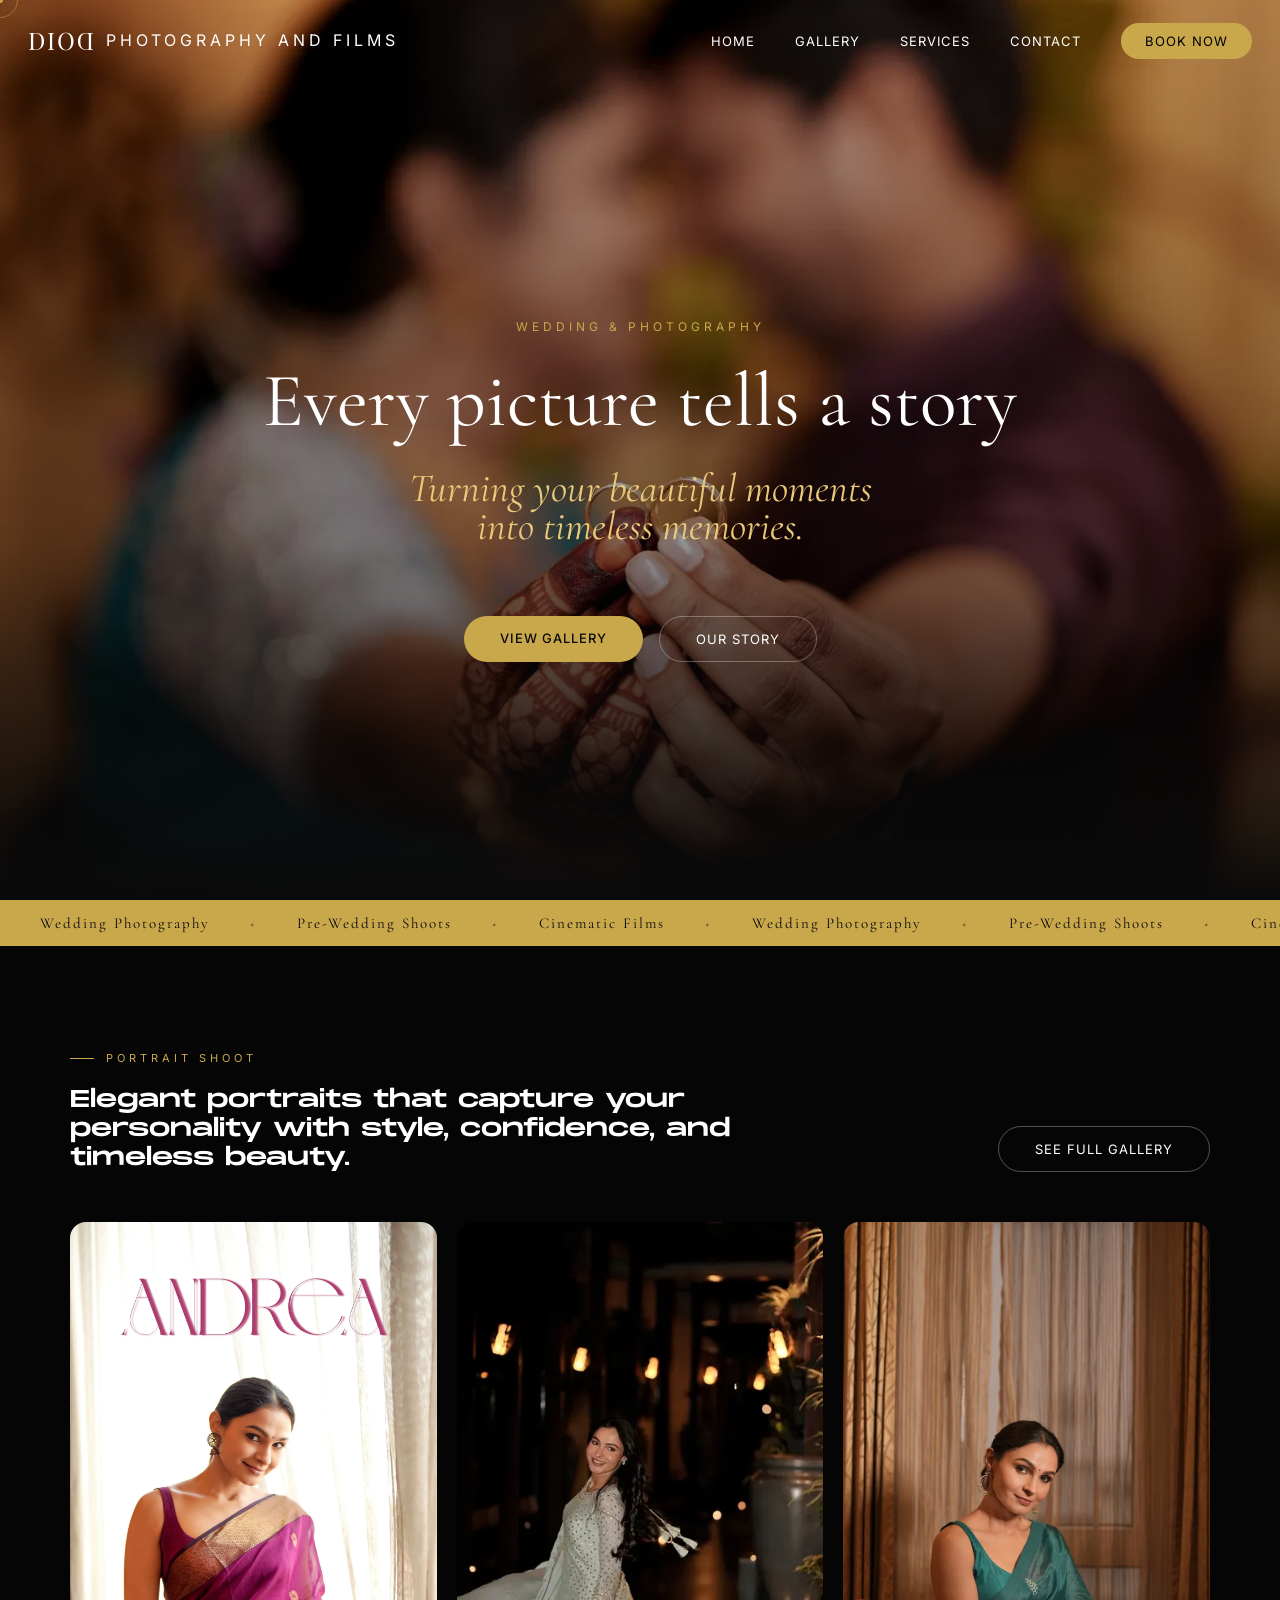
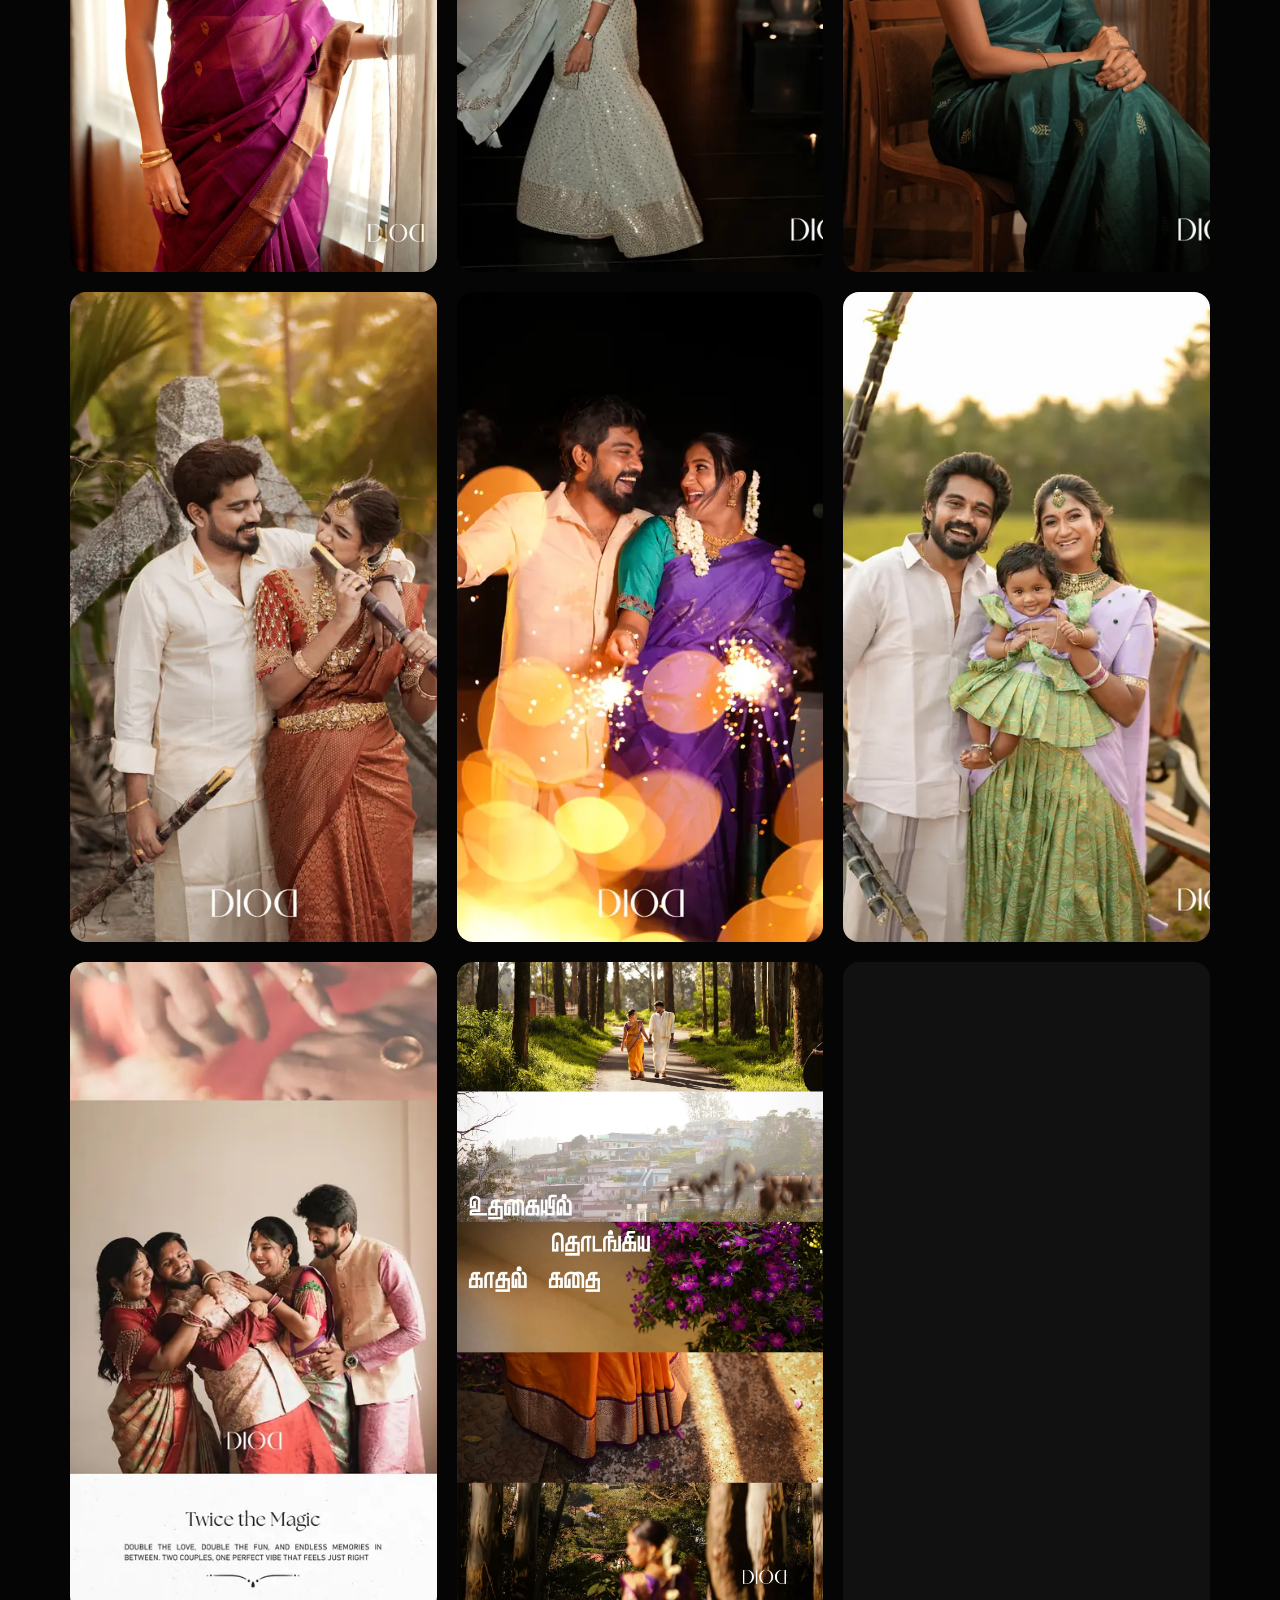
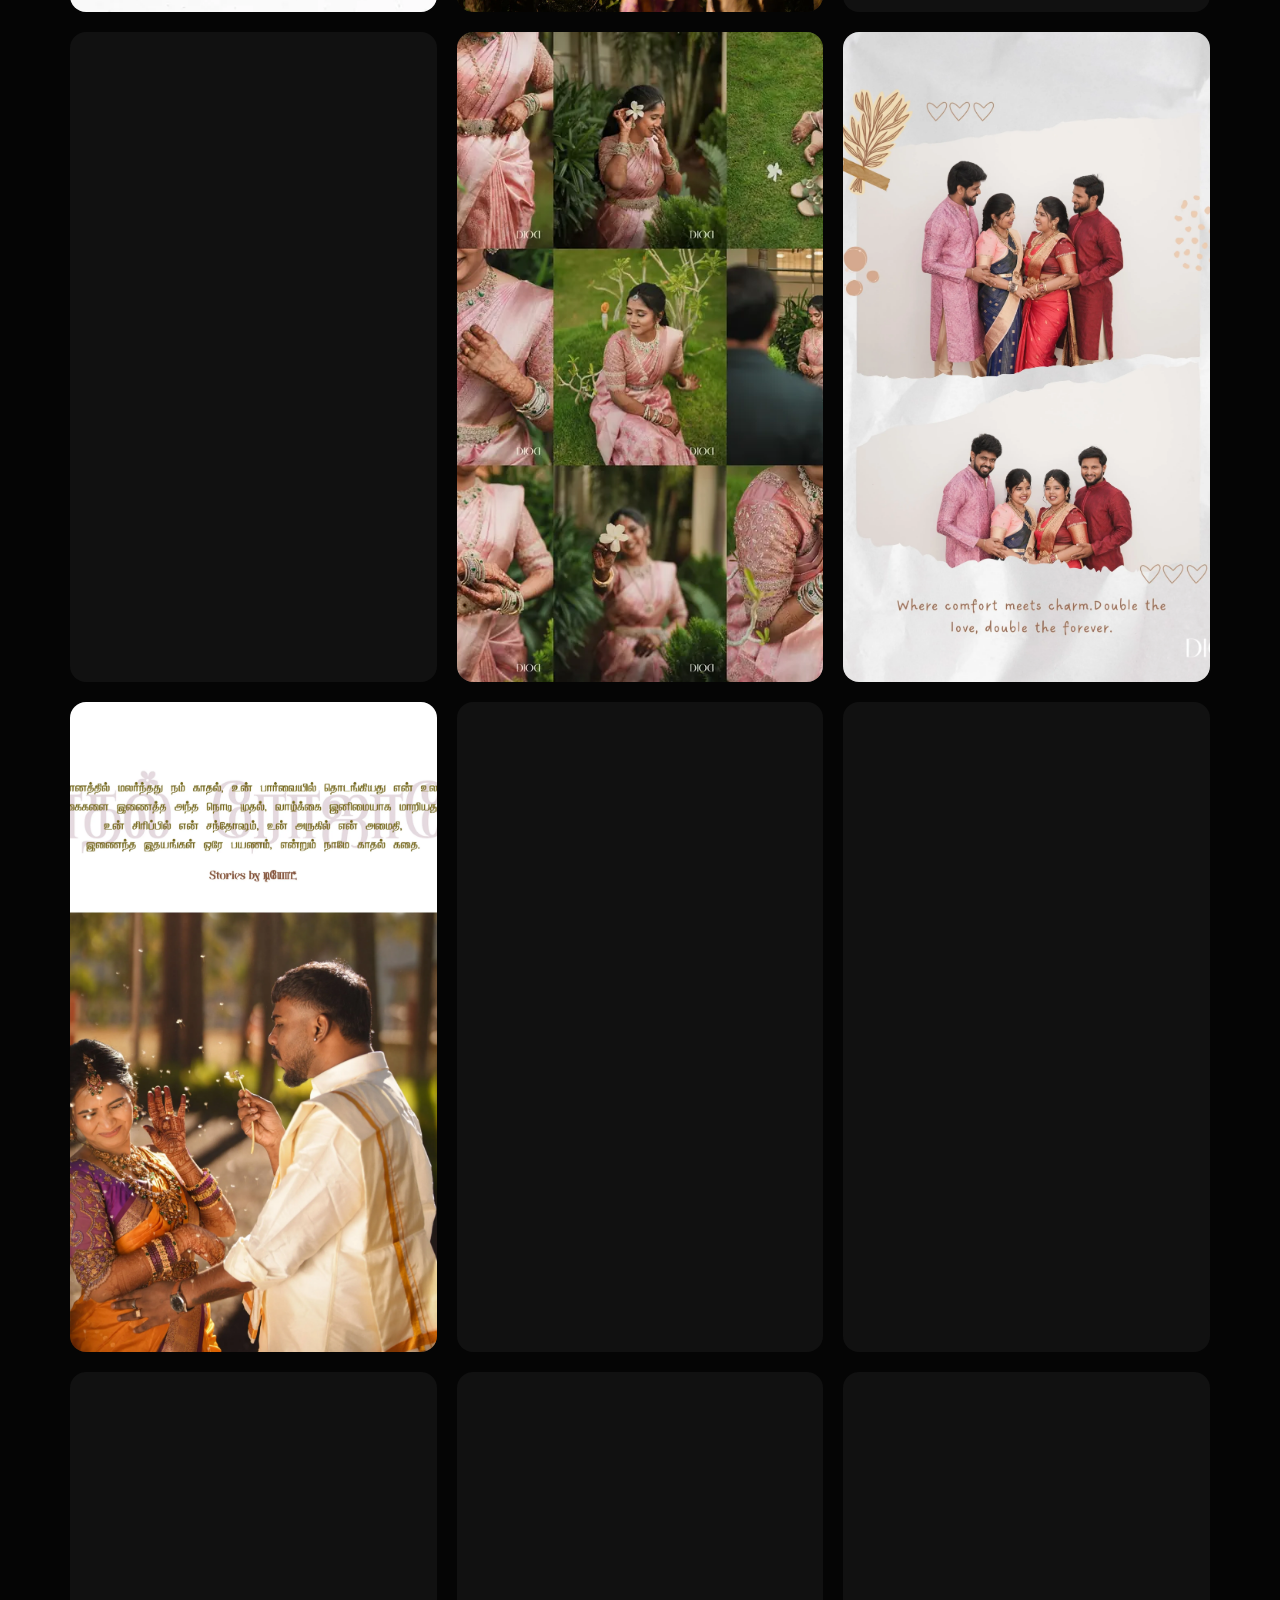
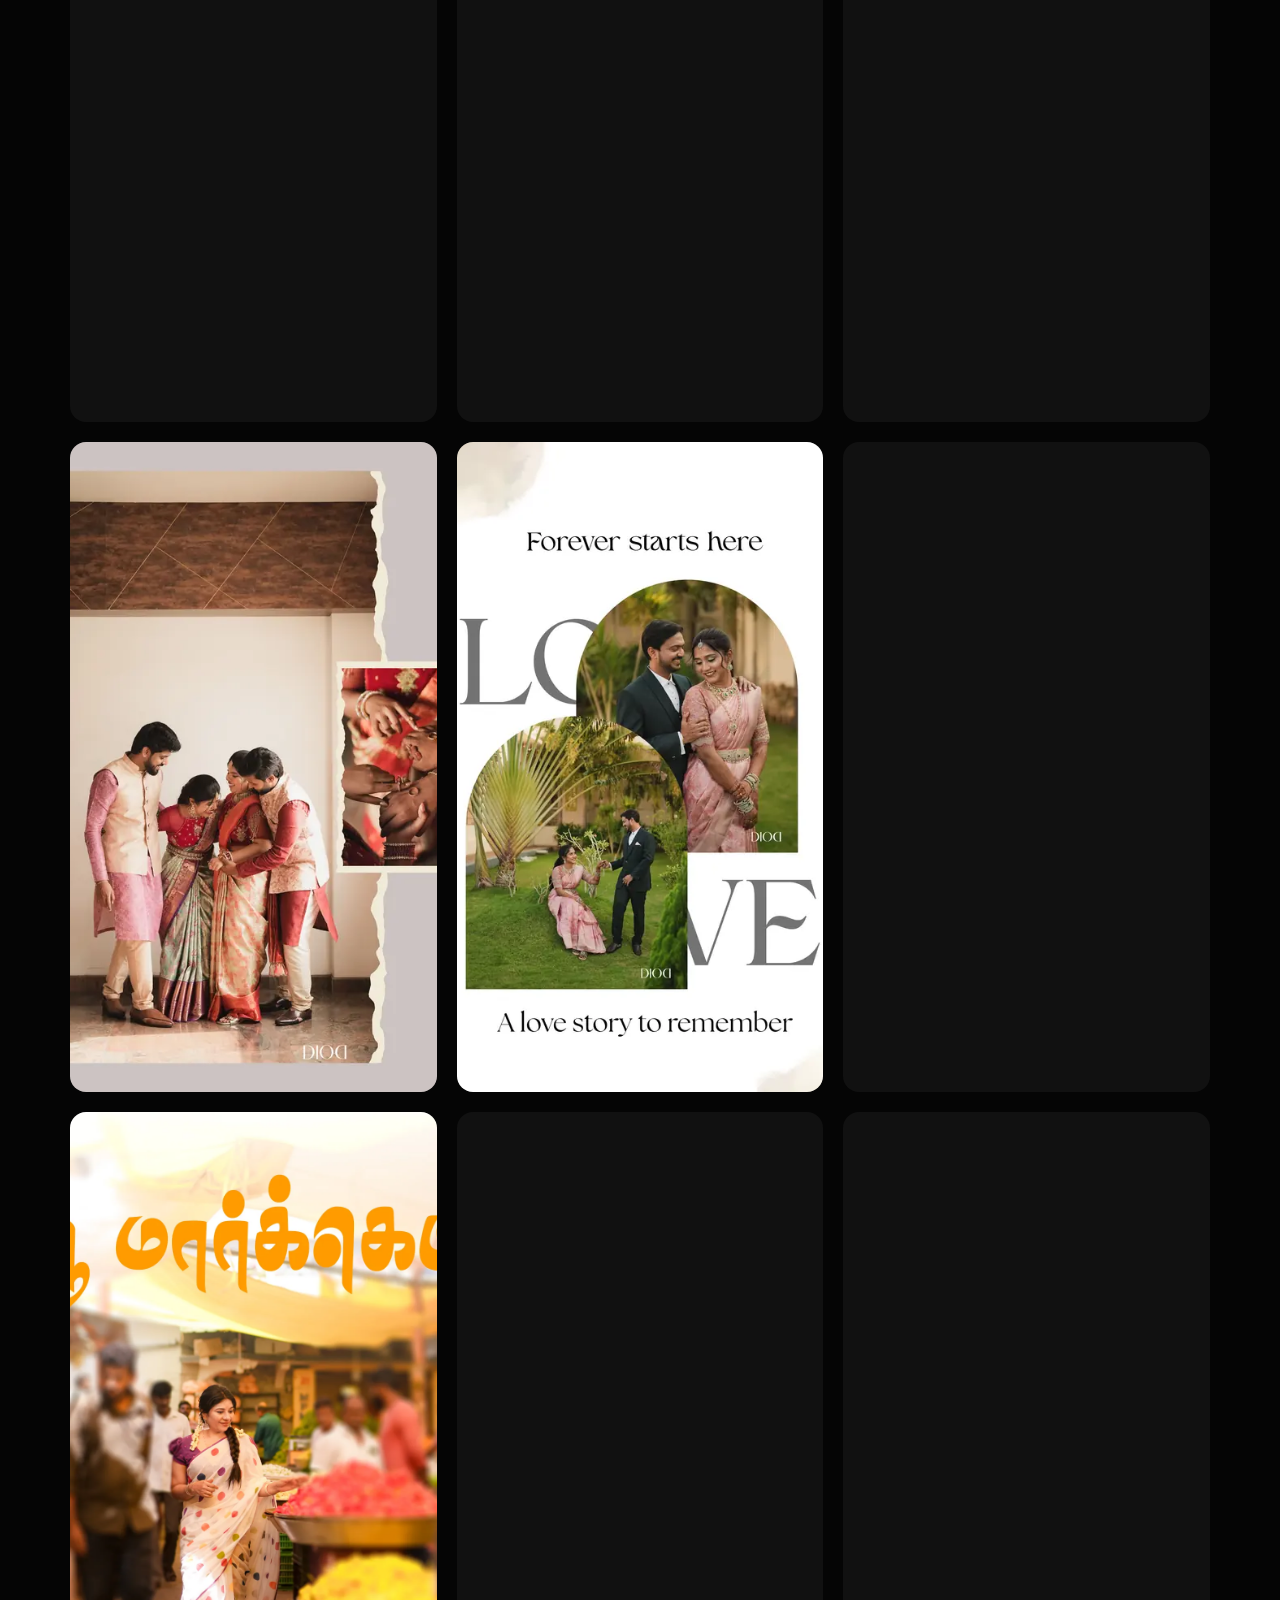
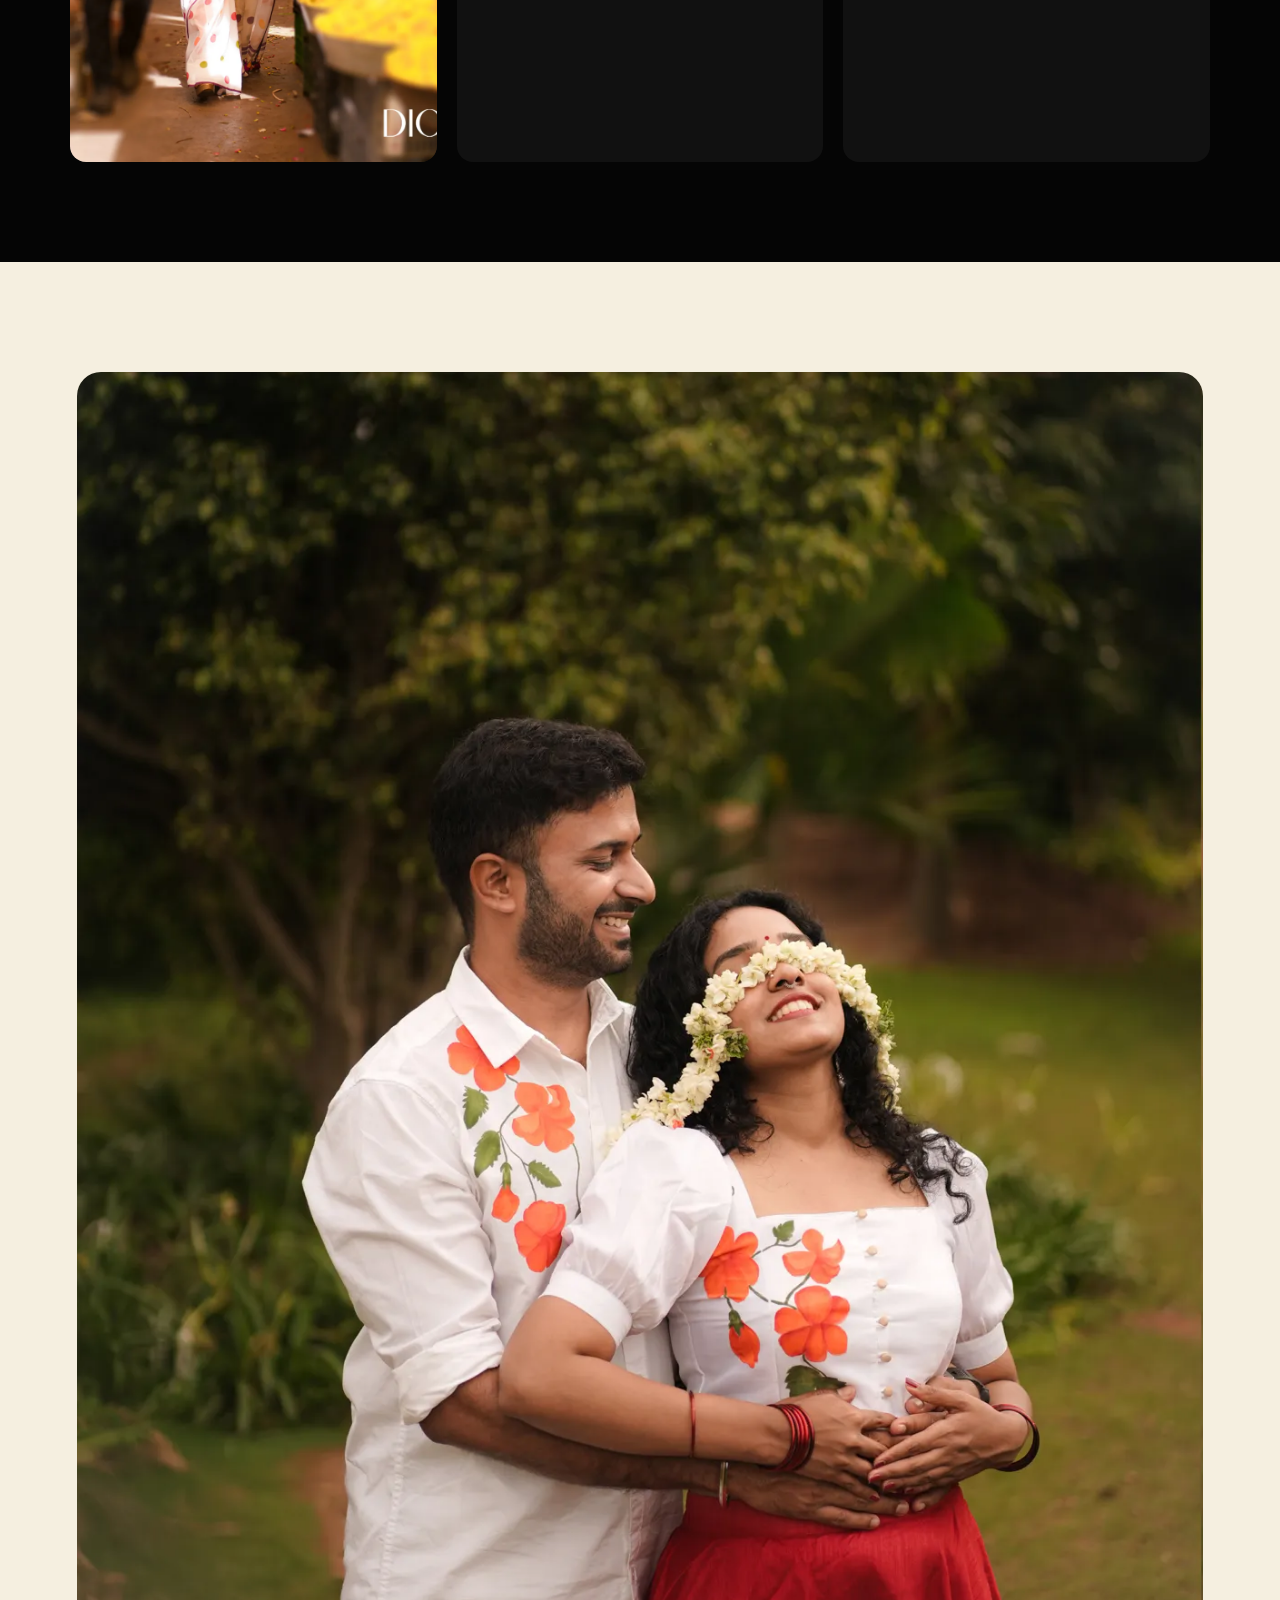
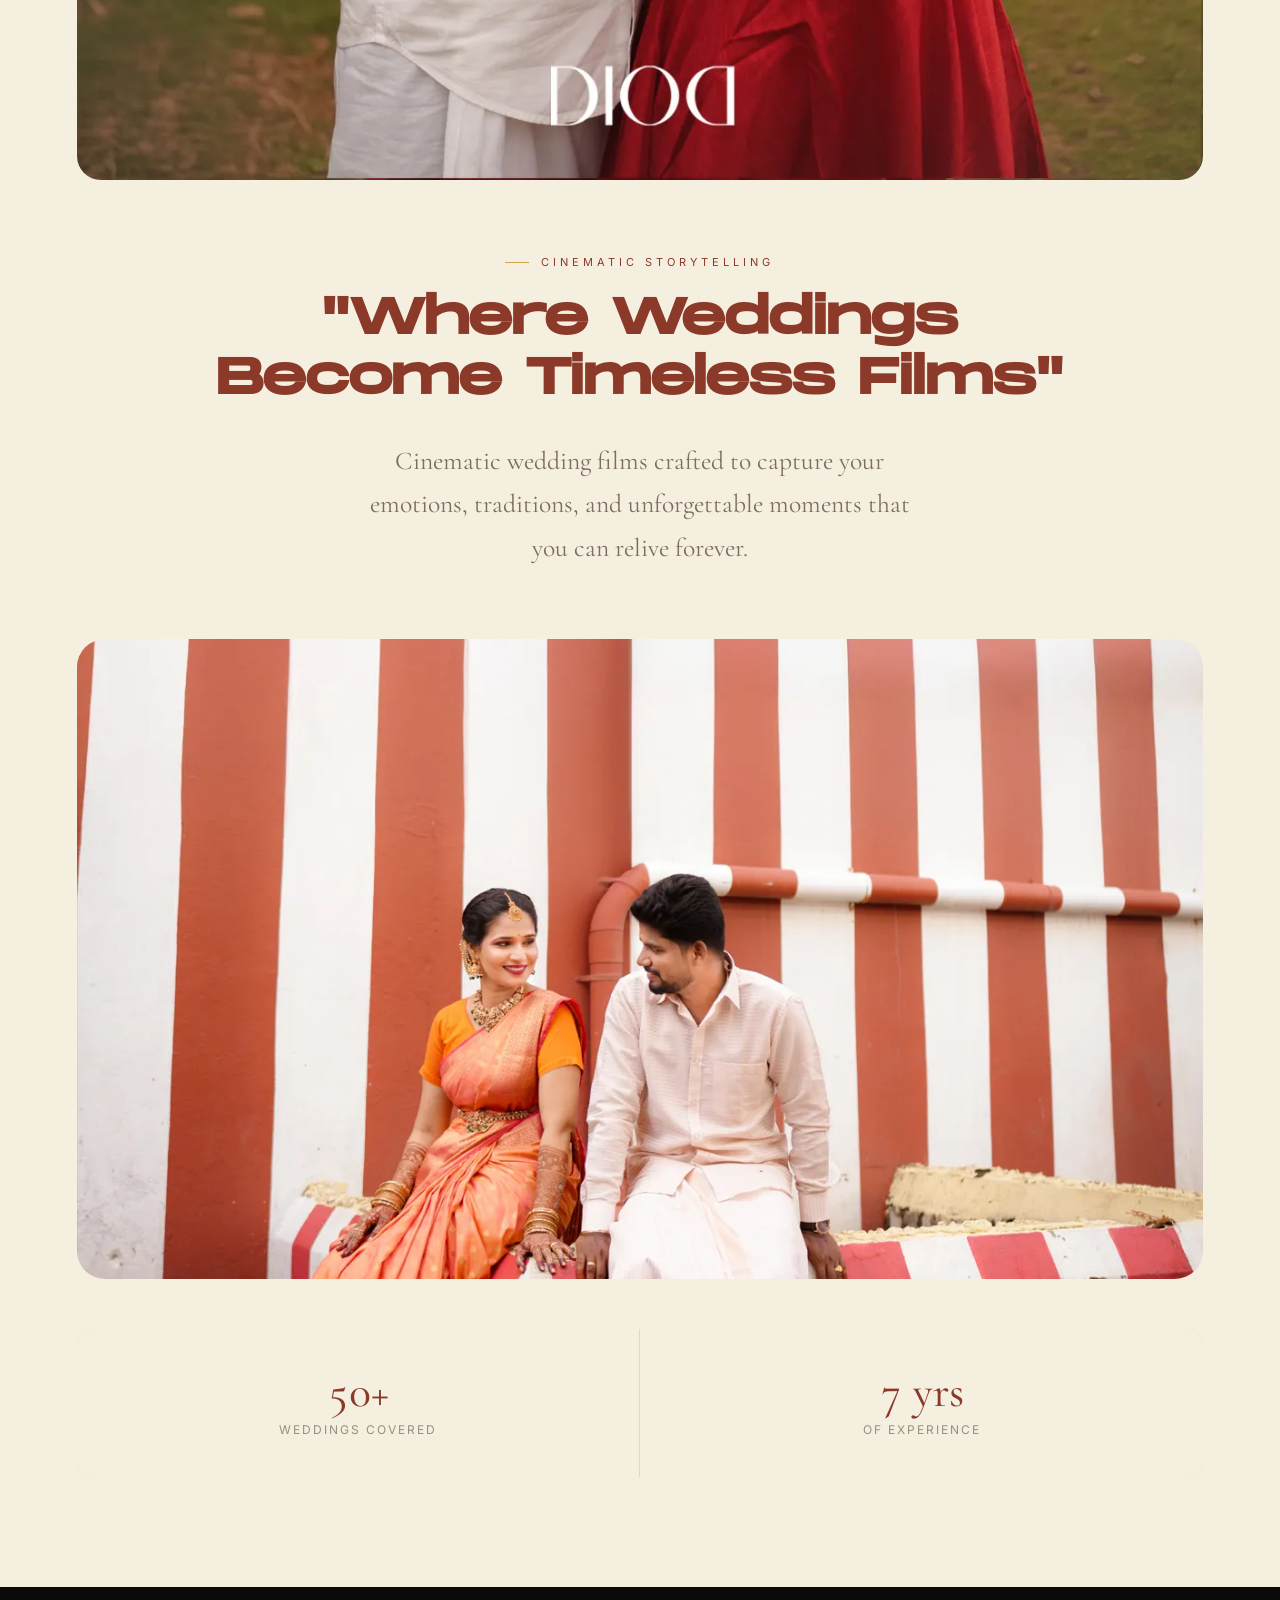
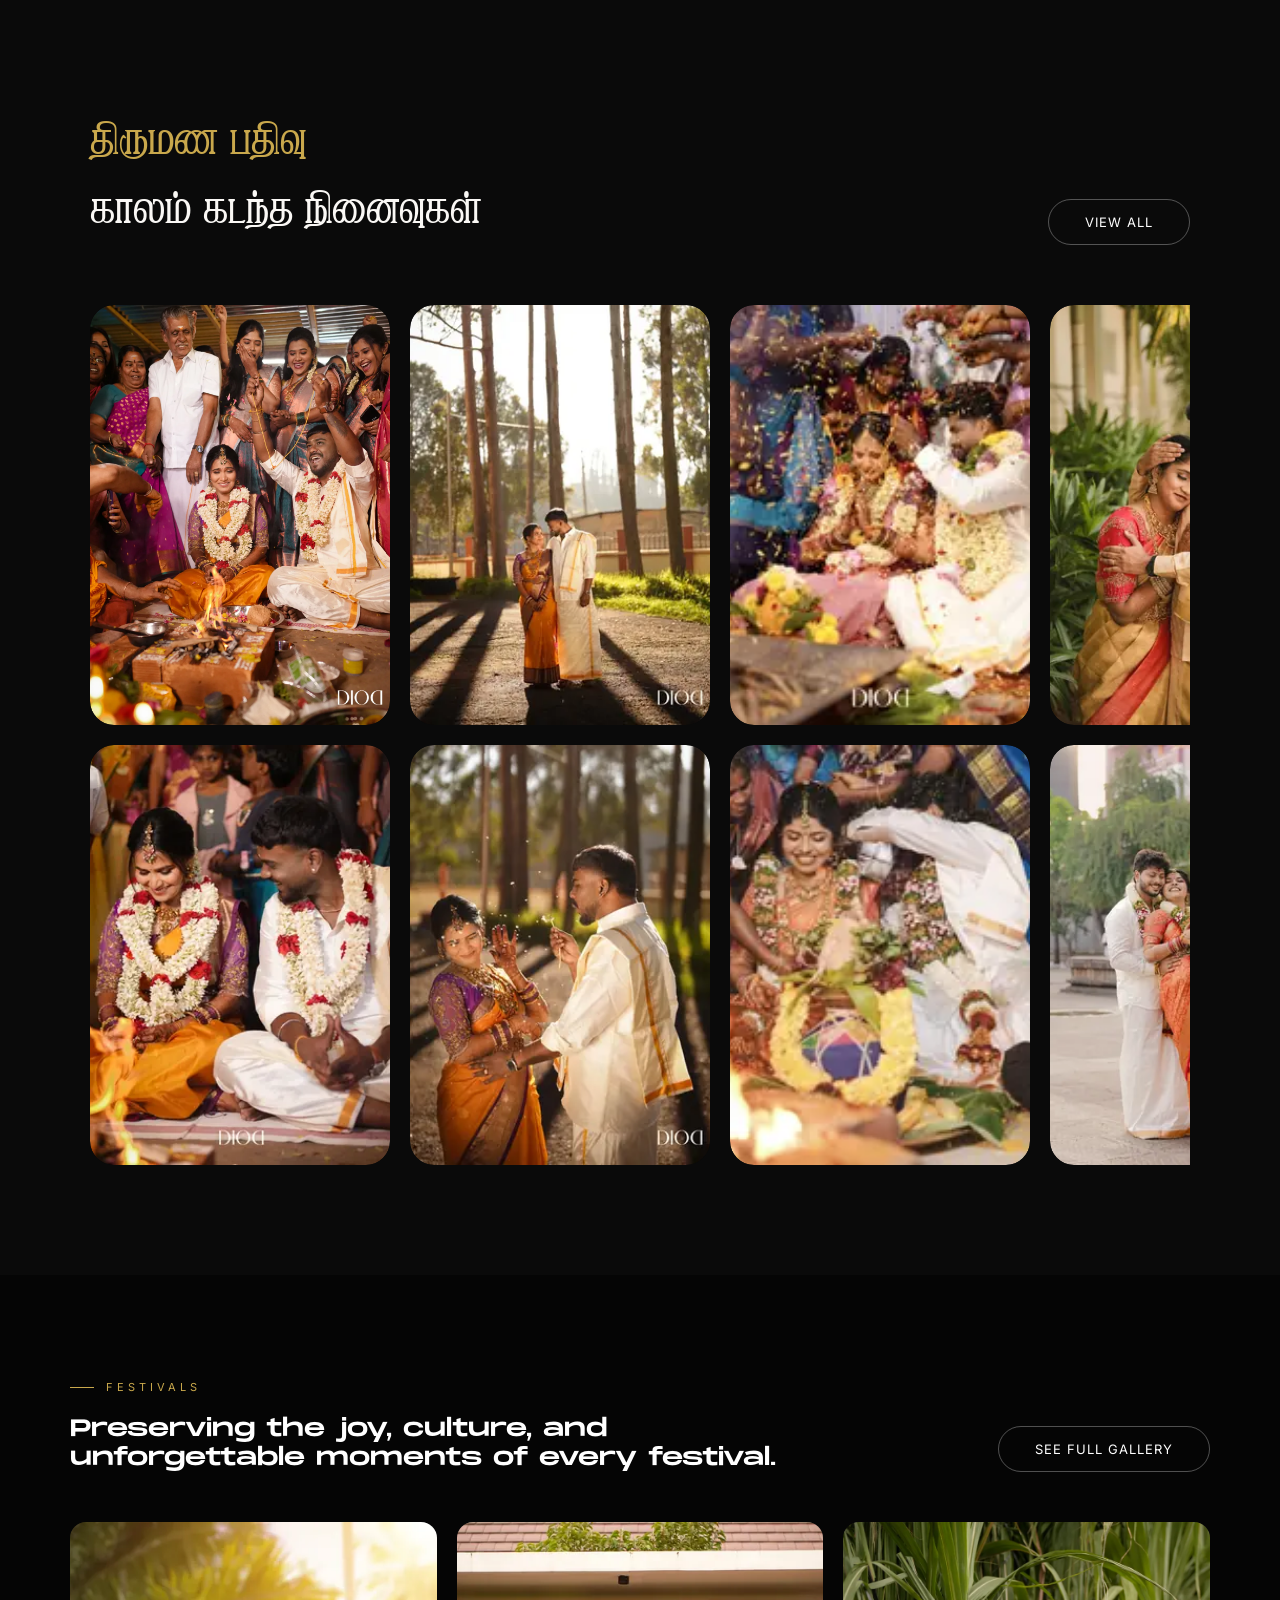
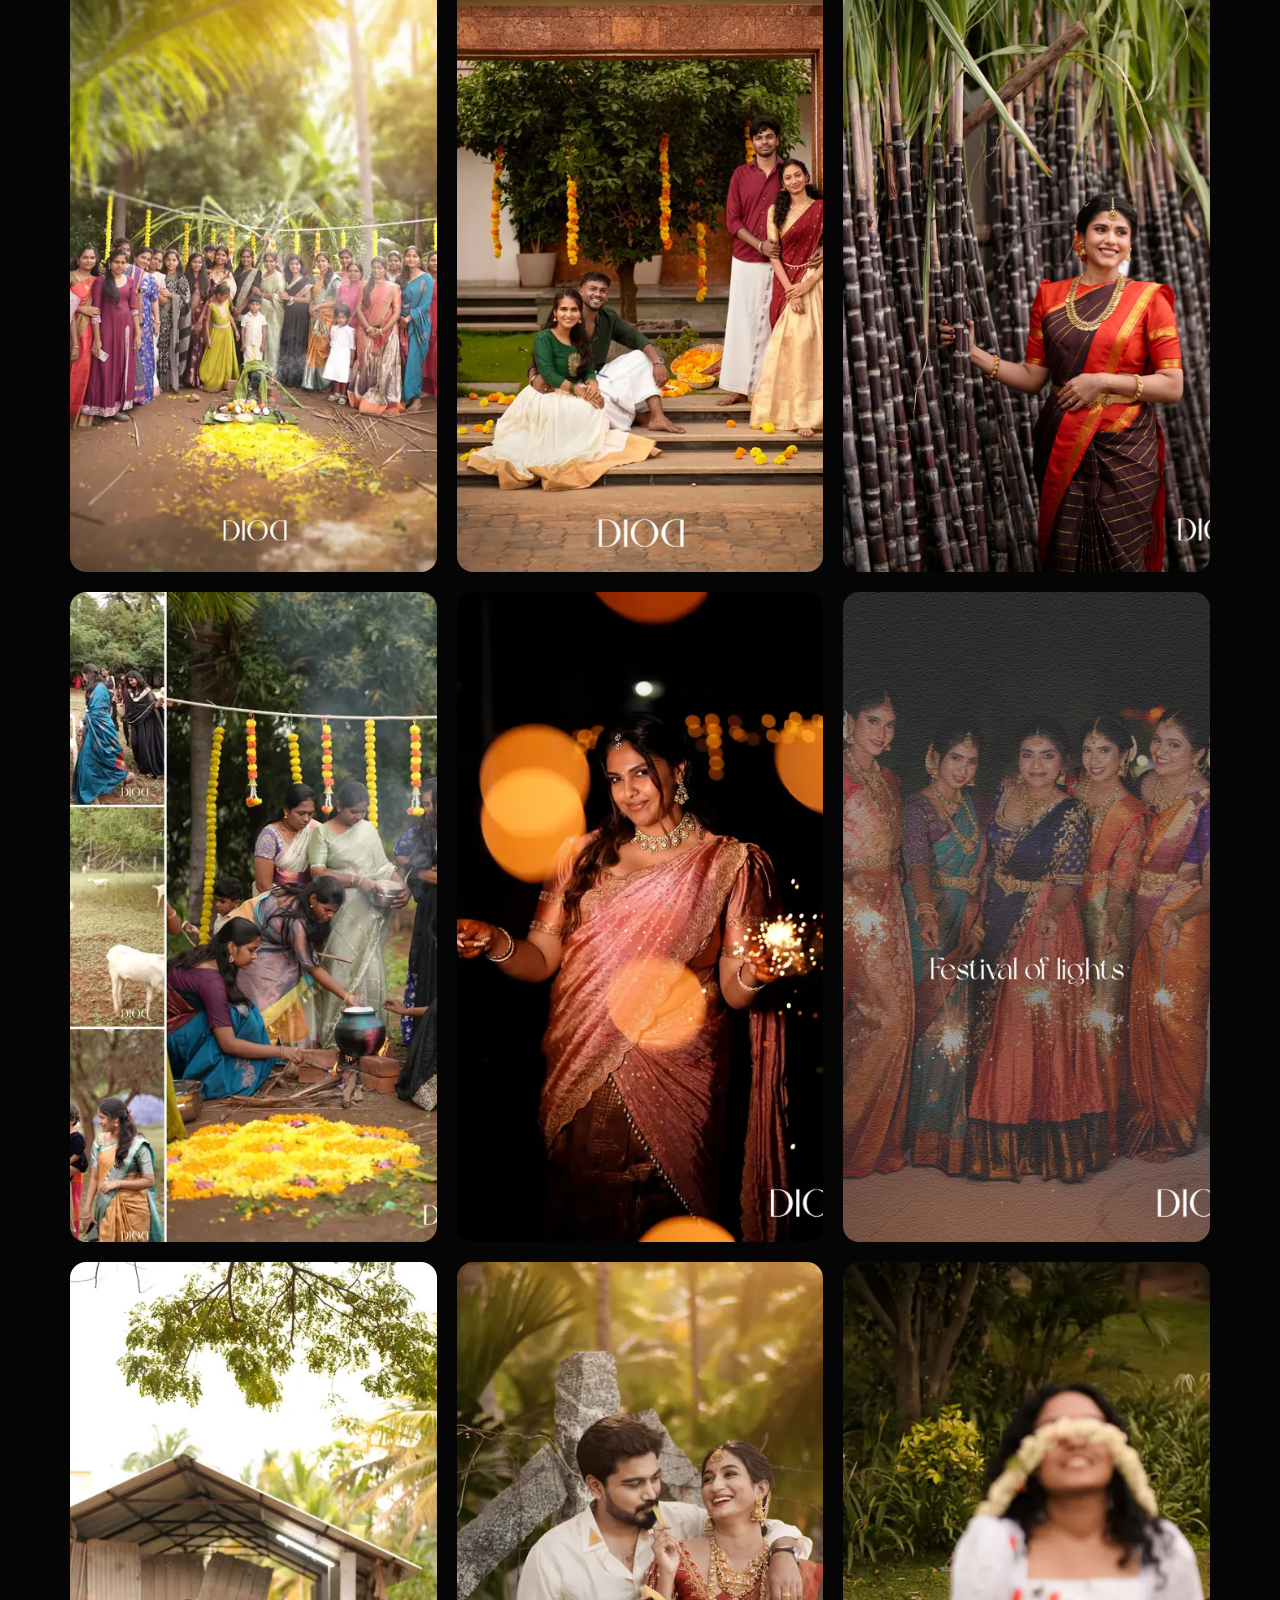
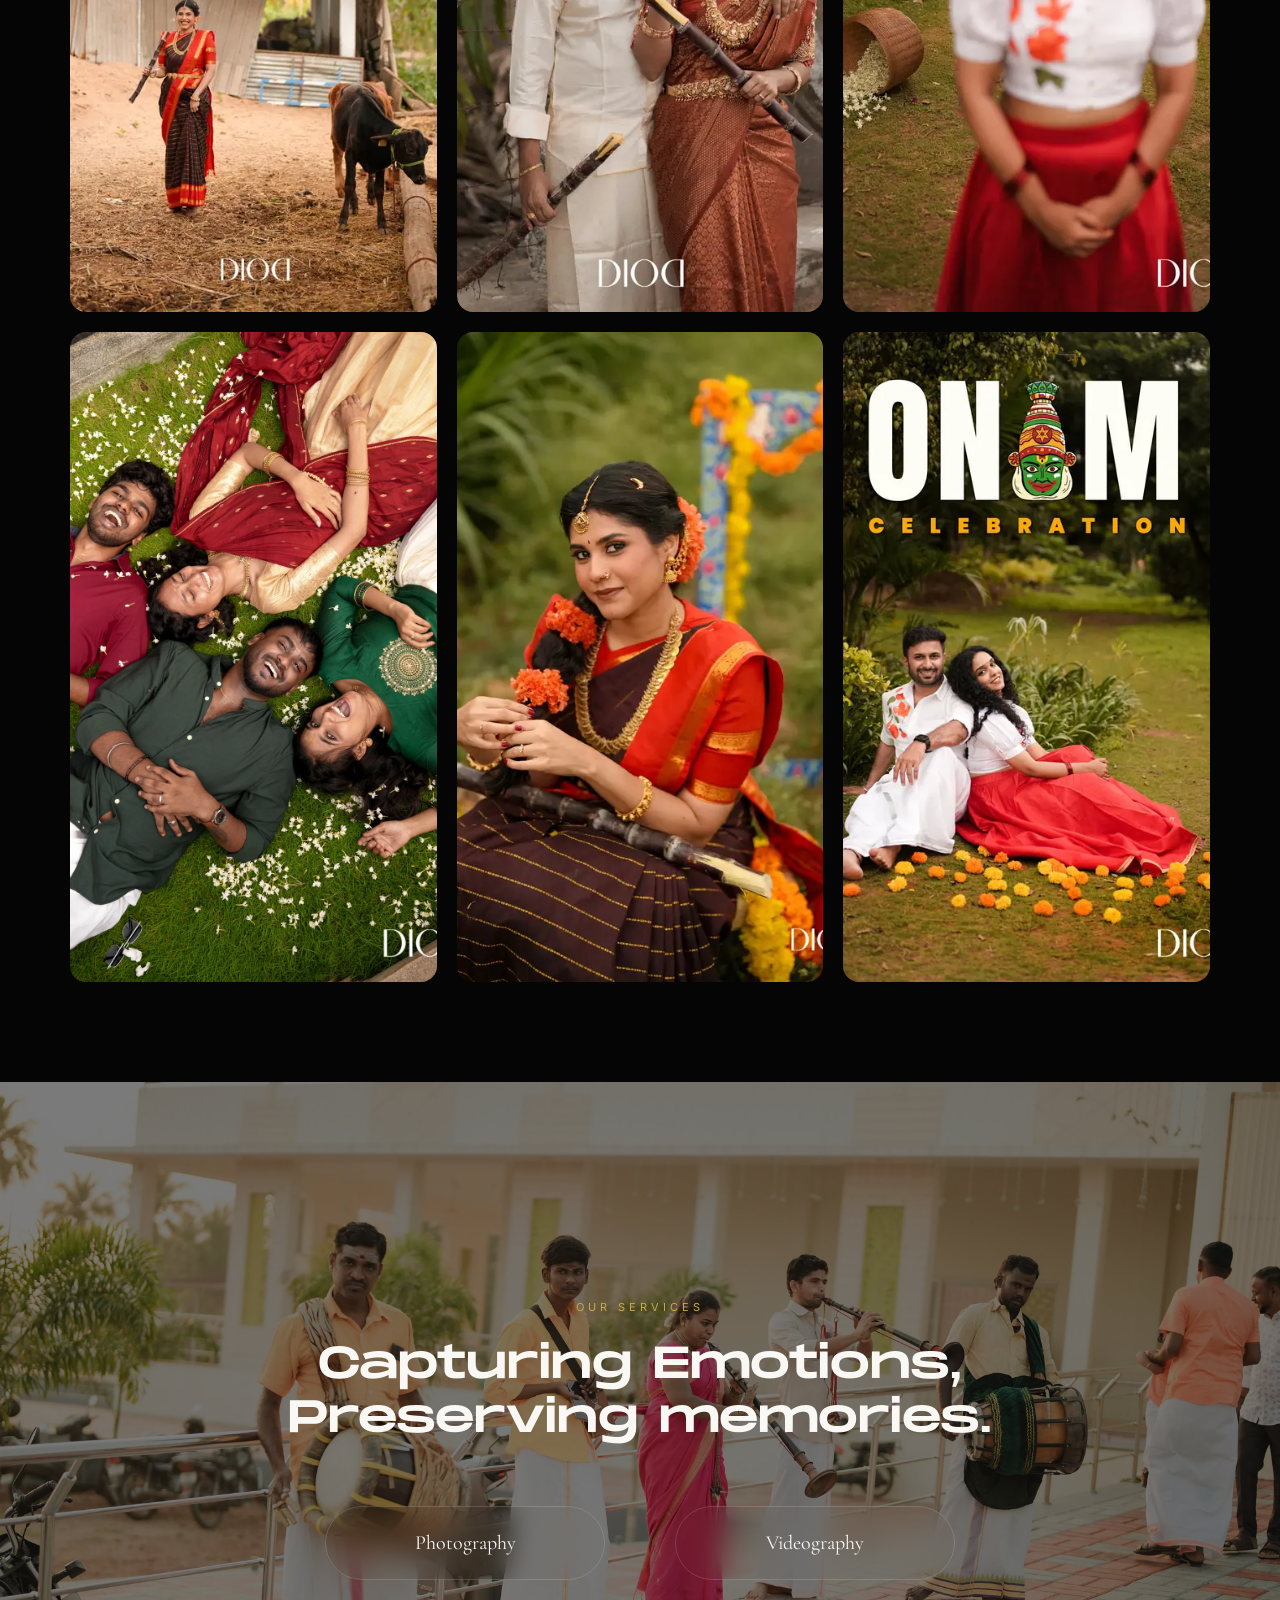
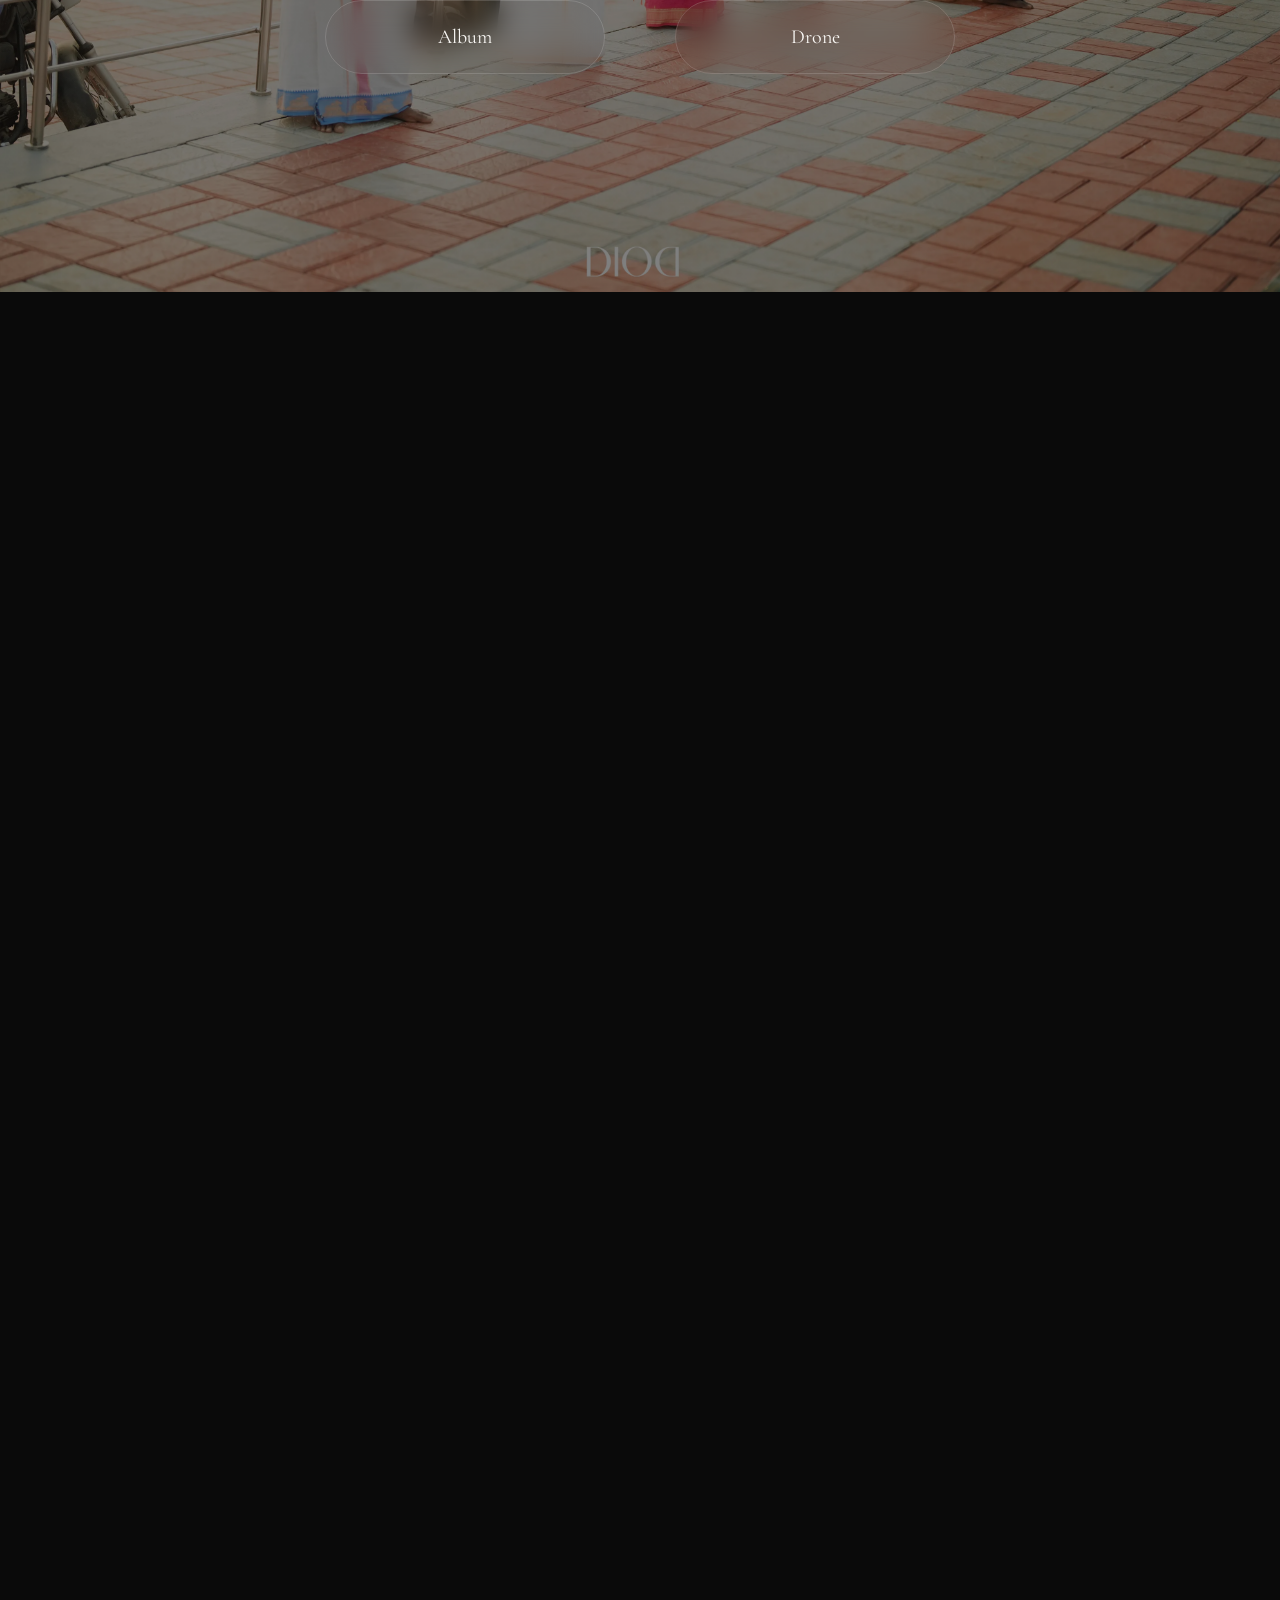
==== commit 5a67e184: "lcp reduced -1" ====
--- a/index.html
+++ b/index.html
@@ -17,7 +17,7 @@
 
 
     <!-- =====================================================
-         HERO — HIGHEST PRIORITY
+         HERO LCP — HIGHEST PRIORITY
          ===================================================== -->
 
     <link rel="preload"
@@ -107,14 +107,17 @@
 
 <section class="hero">
 
-    <!--
-        Keep the existing hero structure.
-        style.css already controls hero.webp.
-
-        hero.webp is preloaded in <head> with HIGH priority.
-    -->
-
-    <div class="hero-bg"></div>
+    <!-- LCP image is declared directly in HTML so the browser can
+         discover, prioritise and paint it as early as possible. -->
+    <div class="hero-bg">
+        <img
+            class="hero-bg-img"
+            src="images/hero.webp"
+            alt=""
+            loading="eager"
+            fetchpriority="high"
+            aria-hidden="true">
+    </div>
 
 
     <nav aria-label="Main navigation">
@@ -1792,7 +1795,8 @@
      ========================================================= -->
 
 <section id="services"
-         class="services reveal">
+         class="services reveal"
+         data-lazy-bg>
 
     <div class="services-overlay">
 
@@ -2129,7 +2133,8 @@
      FOOTER
      ========================================================= -->
 
-<footer class="footer-hero reveal">
+<footer class="footer-hero reveal"
+        data-lazy-bg>
 
     <div class="footer-overlay">
 
@@ -2461,6 +2466,44 @@
 </script>
 
 
+<!-- =========================================================
+     LAZY CSS BACKGROUNDS
+     Loads heavy Services/Footer background images only when
+     the user is approaching those sections.
+     ========================================================= -->
+
+<script>
+(function () {
+    "use strict";
+
+    const sections = document.querySelectorAll("[data-lazy-bg]");
+
+    if (!sections.length) return;
+
+    if (!("IntersectionObserver" in window)) {
+        sections.forEach((section) => section.classList.add("bg-loaded"));
+        return;
+    }
+
+    const bgObserver = new IntersectionObserver(
+        (entries, observer) => {
+            entries.forEach((entry) => {
+                if (!entry.isIntersecting) return;
+                entry.target.classList.add("bg-loaded");
+                observer.unobserve(entry.target);
+            });
+        },
+        {
+            rootMargin: "700px 0px",
+            threshold: 0.01
+        }
+    );
+
+    sections.forEach((section) => bgObserver.observe(section));
+})();
+</script>
+
+
 
 <!-- =========================================================
      MAIN JAVASCRIPT
--- a/style.css
+++ b/style.css
@@ -1,6 +1,6 @@
 /* ================================================
    DIOD STUDIO — style.css
-   Stable Performance Version
+   Performance Optimized Version
 ================================================ */
 
 *, *::before, *::after {
@@ -18,12 +18,8 @@
     --dark2: #111111;
     --rust: #8B3A2A;
     --nav-h: 80px;
-
-    --ease-out-expo:
-        cubic-bezier(0.16, 1, 0.3, 1);
-
-    --ease-in-out:
-        cubic-bezier(0.4, 0, 0.2, 1);
+    --ease-out-expo: cubic-bezier(0.16, 1, 0.3, 1);
+    --ease-in-out: cubic-bezier(0.4, 0, 0.2, 1);
 }
 
 html {
@@ -50,40 +46,25 @@
 
 @font-face {
     font-family: 'The Seasons';
-
-    src:
-        url('./Fonts/MonumentExtended-Regular.otf')
-        format('opentype');
-
+    src: url('./Fonts/MonumentExtended-Regular.otf') format('opentype');
     font-weight: normal;
     font-style: normal;
-
     font-display: swap;
 }
 
 @font-face {
     font-family: 'TamilFont';
-
-    src:
-        url('./Fonts/st_168.TTF')
-        format('truetype');
-
+    src: url('./Fonts/st_168.TTF') format('truetype');
     font-weight: 400;
     font-style: normal;
-
     font-display: swap;
 }
 
 @font-face {
     font-family: 'TamFont';
-
-    src:
-        url('./Fonts/st_140.TTF')
-        format('truetype');
-
+    src: url('./Fonts/st_140.TTF') format('truetype');
     font-weight: 400;
     font-style: normal;
-
     font-display: swap;
 }
 
@@ -96,53 +77,32 @@
     position: fixed;
     top: 0;
     left: 0;
-
     border-radius: 50%;
-
     pointer-events: none;
-
     z-index: 9999;
-
     will-change: transform;
-
-    transition:
-        opacity .3s;
+    transition: opacity .3s;
 }
 
 .cursor-dot {
     width: 6px;
     height: 6px;
-
-    background:
-        var(--gold);
-
-    transform:
-        translate(-50%, -50%);
+    background: var(--gold);
+    transform: translate(-50%, -50%);
 }
 
 .cursor-ring {
     width: 36px;
     height: 36px;
-
-    border:
-        1.5px solid
-        rgba(201,168,76,.5);
-
-    transform:
-        translate(-50%, -50%);
-
-    transition:
-        width .3s,
-        height .3s,
-        border-color .3s;
+    border: 1.5px solid rgba(201,168,76,.5);
+    transform: translate(-50%, -50%);
+    transition: width .3s, height .3s, border-color .3s;
 }
 
 .cursor-ring.hovering {
     width: 56px;
     height: 56px;
-
-    border-color:
-        var(--gold);
+    border-color: var(--gold);
 }
 
 @media (max-width:768px) {
@@ -158,90 +118,51 @@
 
 nav {
     position: fixed;
-
     top: 0;
     left: 0;
     right: 0;
-
     z-index: 1000;
-
-    height:
-        var(--nav-h);
-
-    display: flex;
-
-    justify-content:
-        space-between;
-
-    align-items:
-        center;
-
-    padding:
-        0 28px;
-
-    transition:
-        background .5s var(--ease-in-out),
-        backdrop-filter .5s,
-        box-shadow .5s;
+    height: var(--nav-h);
+    display: flex;
+    justify-content: space-between;
+    align-items: center;
+    padding: 0 28px;
+    transition: background .5s var(--ease-in-out), backdrop-filter .5s, box-shadow .5s;
 }
 
 nav.scrolled {
-    background:
-        rgba(10,10,10,.82);
-
-    backdrop-filter:
-        blur(20px);
-
-    -webkit-backdrop-filter:
-        blur(20px);
-
-    box-shadow:
-        0 1px 0
-        rgba(255,255,255,.06);
+    background: rgba(10,10,10,.82);
+    backdrop-filter: blur(20px);
+    -webkit-backdrop-filter: blur(20px);
+    box-shadow: 0 1px 0 rgba(255,255,255,.06);
 }
 
 nav ul {
     display: flex;
     align-items: center;
     gap: 40px;
-
     list-style: none;
-
     margin-left: auto;
 }
 
 nav ul a {
     color: #fff;
-
     text-decoration: none;
-
     font-size: 13px;
-
     letter-spacing: 1px;
-
-    text-transform:
-        uppercase;
-
+    text-transform: uppercase;
     position: relative;
 }
 
 nav ul a::after {
     content: '';
-
     position: absolute;
-
     bottom: -5px;
     left: 0;
-
     width: 0;
     height: 1px;
-
-    background:
-        var(--gold);
-
-    transition:
-        width .35s
-        var(--ease-out-expo);
+    background: var(--gold);
+    transition: width .35s var(--ease-out-expo);
 }
 
 nav ul a:hover::after {
@@ -254,77 +175,42 @@
 
 .logo {
     display: flex;
-
     align-items: center;
-
     gap: 0;
-
     color: white;
-
     text-decoration: none;
-
     position: relative;
-
-    font-family:
-        'Playfair Display',
-        serif;
-
-    letter-spacing:
-        2px;
+    font-family: 'Playfair Display', serif;
+    letter-spacing: 2px;
 }
 
 .logo span {
-    font-family:
-        'Playfair Display',
-        serif;
-
-    font-size:
-        24px;
+    font-family: 'Playfair Display', serif;
+    font-size: 24px;
 }
 
 .flip-d {
-    display:
-        inline-block;
-
-    transform:
-        scaleX(-1);
-
-    margin-left:
-        -2px;
+    display: inline-block;
+    transform: scaleX(-1);
+    margin-left: -2px;
 }
 
 .studio-text {
-    margin-left:
-        12px !important;
-
-    font-family:
-        'Inter',
-        sans-serif !important;
-
-    font-size:
-        16px !important;
-
-    letter-spacing:
-        4px !important;
+    margin-left: 12px !important;
+    font-family: 'Inter', sans-serif !important;
+    font-size: 16px !important;
+    letter-spacing: 4px !important;
 }
 
 .logo::after {
     content: '';
-
     position: absolute;
-
     bottom: -4px;
     left: 0;
-
     width: 0;
     height: 1px;
-
-    background:
-        var(--gold);
-
-    transition:
-        width .4s
-        var(--ease-out-expo);
+    background: var(--gold);
+    transition: width .4s var(--ease-out-expo);
 }
 
 .logo:hover::after {
@@ -336,39 +222,21 @@
 ================================================ */
 
 .nav-cta {
-    background:
-        var(--gold);
-
-    color:
-        #000 !important;
-
-    padding:
-        10px 24px;
-
-    border-radius:
-        100px;
-
-    transition:
-        background .3s,
-        transform .3s,
-        box-shadow .3s;
+    background: var(--gold);
+    color: #000 !important;
+    padding: 10px 24px;
+    border-radius: 100px;
+    transition: background .3s, transform .3s, box-shadow .3s;
 }
 
 .nav-cta::after {
-    display:
-        none !important;
+    display: none !important;
 }
 
 .nav-cta:hover {
-    background:
-        var(--gold-lt) !important;
-
-    transform:
-        translateY(-2px);
-
-    box-shadow:
-        0 8px 30px
-        rgba(201,168,76,.35);
+    background: var(--gold-lt) !important;
+    transform: translateY(-2px);
+    box-shadow: 0 8px 30px rgba(201,168,76,.35);
 }
 
 /* ================================================
@@ -377,59 +245,36 @@
 
 .nav-toggle {
     display: none;
-
-    flex-direction:
-        column;
-
+    flex-direction: column;
     gap: 5px;
-
     cursor: pointer;
-
     z-index: 1100;
-
     background: none;
-
     border: none;
-
     padding: 6px;
 }
 
 .nav-toggle span {
     display: block;
-
     width: 24px;
     height: 1.5px;
-
     background: white;
-
     border-radius: 2px;
-
-    transition:
-        transform .35s
-        var(--ease-out-expo),
-        opacity .2s;
-
-    transform-origin:
-        center;
+    transition: transform .35s var(--ease-out-expo), opacity .2s;
+    transform-origin: center;
 }
 
 .nav-toggle.open span:nth-child(1) {
-    transform:
-        translateY(6.5px)
-        rotate(45deg);
+    transform: translateY(6.5px) rotate(45deg);
 }
 
 .nav-toggle.open span:nth-child(2) {
     opacity: 0;
-
-    transform:
-        scaleX(0);
+    transform: scaleX(0);
 }
 
 .nav-toggle.open span:nth-child(3) {
-    transform:
-        translateY(-6.5px)
-        rotate(-45deg);
+    transform: translateY(-6.5px) rotate(-45deg);
 }
 
 /* ================================================
@@ -438,381 +283,194 @@
 
 .mobile-menu {
     position: fixed;
-
     inset: 0;
-
-    background:
-        rgba(5,5,5,.97);
-
+    background: rgba(5,5,5,.97);
     z-index: 1050;
-
-    display: flex;
-
-    flex-direction:
-        column;
-
-    justify-content:
-        center;
-
-    align-items:
-        center;
-
+    display: flex;
+    flex-direction: column;
+    justify-content: center;
+    align-items: center;
     gap: 32px;
-
     opacity: 0;
-
-    pointer-events:
-        none;
-
-    transition:
-        opacity .4s
-        var(--ease-in-out);
+    pointer-events: none;
+    transition: opacity .4s var(--ease-in-out);
 }
 
 .mobile-menu.open {
     opacity: 1;
-
-    pointer-events:
-        all;
+    pointer-events: all;
 }
 
 .mobile-menu a {
     color: white;
-
-    text-decoration:
-        none;
-
-    font-family:
-        'Playfair Display',
-        serif;
-
-    font-size:
-        36px;
-
-    font-weight:
-        500;
-
+    text-decoration: none;
+    font-family: 'Playfair Display', serif;
+    font-size: 36px;
+    font-weight: 500;
     opacity: 0;
-
-    transform:
-        translateY(20px);
-
-    transition:
-        opacity .4s,
-        transform .4s
-        var(--ease-out-expo),
-        color .3s;
+    transform: translateY(20px);
+    transition: opacity .4s, transform .4s var(--ease-out-expo), color .3s;
 }
 
 .mobile-menu.open a {
     opacity: 1;
-
-    transform:
-        translateY(0);
-}
-
-.mobile-menu.open a:nth-child(1) {
-    transition-delay: .08s;
-}
-
-.mobile-menu.open a:nth-child(2) {
-    transition-delay: .14s;
-}
-
-.mobile-menu.open a:nth-child(3) {
-    transition-delay: .20s;
-}
-
-.mobile-menu.open a:nth-child(4) {
-    transition-delay: .26s;
-}
-
-.mobile-menu.open a:nth-child(5) {
-    transition-delay: .32s;
-}
+    transform: translateY(0);
+}
+
+.mobile-menu.open a:nth-child(1) { transition-delay: .08s; }
+.mobile-menu.open a:nth-child(2) { transition-delay: .14s; }
+.mobile-menu.open a:nth-child(3) { transition-delay: .20s; }
+.mobile-menu.open a:nth-child(4) { transition-delay: .26s; }
+.mobile-menu.open a:nth-child(5) { transition-delay: .32s; }
 
 .mobile-menu a:hover {
-    color:
-        var(--gold);
-}
-
-/* ================================================
-   HERO
+    color: var(--gold);
+}
+
+/* ================================================
+   HERO — LCP OPTIMIZED
 ================================================ */
 
 .hero {
     position: relative;
-
     height: 100vh;
-
+    min-height: 100svh;
     overflow: hidden;
 }
 
 .hero-bg {
     position: absolute;
-
     inset: 0;
-
-    background:
-        linear-gradient(
-            to bottom,
-            rgba(0,0,0,.15) 0%,
-            rgba(0,0,0,.40) 60%,
-            rgba(10,10,10,1) 100%
-        ),
-        url("images/hero.webp")
-        center / cover
-        no-repeat;
-
-    will-change:
-        transform;
-
-    animation:
-        kenburns
-        18s
-        ease-in-out
-        infinite
-        alternate;
+    overflow: hidden;
+    background: #0A0A0A;
+    will-change: transform;
+    animation: kenburns 18s ease-in-out infinite alternate;
+}
+
+.hero-bg-img {
+    position: absolute;
+    inset: 0;
+    width: 100%;
+    height: 100%;
+    max-width: none;
+    object-fit: cover;
+    object-position: center;
+    display: block;
+}
+
+.hero-bg::after {
+    content: '';
+    position: absolute;
+    inset: 0;
+    z-index: 1;
+    pointer-events: none;
+    background: linear-gradient(
+        to bottom,
+        rgba(0,0,0,.15) 0%,
+        rgba(0,0,0,.40) 60%,
+        rgba(10,10,10,1) 100%
+    );
 }
 
 @keyframes kenburns {
-
     from {
-        transform:
-            scale(1)
-            translateX(0);
-    }
-
+        transform: scale(1) translateX(0);
+    }
     to {
-        transform:
-            scale(1.12)
-            translateX(-1%);
+        transform: scale(1.12) translateX(-1%);
     }
 }
 
 .hero-content {
     position: relative;
-
     z-index: 10;
-
     height: 100vh;
-
-    display: flex;
-
-    flex-direction:
-        column;
-
-    justify-content:
-        center;
-
-    align-items:
-        center;
-
-    text-align:
-        center;
-
-    padding:
-        0 24px;
-
-    padding-top:
-        var(--nav-h);
+    min-height: 100svh;
+    display: flex;
+    flex-direction: column;
+    justify-content: center;
+    align-items: center;
+    text-align: center;
+    padding: 0 24px;
+    padding-top: var(--nav-h);
 }
 
 .hero-eyebrow {
     font-size: 12px;
-
-    letter-spacing:
-        4px;
-
-    text-transform:
-        uppercase;
-
-    color:
-        var(--gold);
-
-    margin-bottom:
-        10px;
-
+    letter-spacing: 4px;
+    text-transform: uppercase;
+    color: var(--gold);
+    margin-bottom: 10px;
     opacity: 0;
-
-    transform:
-        translateY(16px);
-
-    animation:
-        fadeUp
-        .8s
-        .3s
-        var(--ease-out-expo)
-        forwards;
+    transform: translateY(16px);
+    animation: fadeUp .8s .3s var(--ease-out-expo) forwards;
 }
 
 .hero-content h1 {
-    max-width:
-        780px;
-
-    font-family:
-        'Cormorant Garamond',
-        serif;
-
-    font-size:
-        clamp(
-            42px,
-            6vw,
-            76px
-        );
-
-    line-height:
-        1.5;
-
-    font-weight:
-        400;
-
+    max-width: 780px;
+    font-family: 'Cormorant Garamond', serif;
+    font-size: clamp(42px, 6vw, 76px);
+    line-height: 1.5;
+    font-weight: 400;
     opacity: 0;
-
-    transform:
-        translateY(24px);
-
-    animation:
-        fadeUp
-        .9s
-        .55s
-        var(--ease-out-expo)
-        forwards;
+    transform: translateY(24px);
+    animation: fadeUp .9s .55s var(--ease-out-expo) forwards;
 }
 
 .hero-content h1 em {
-    display:
-        inline-block;
-
-    font-style:
-        italic;
-
-    color:
-        var(--gold-lt);
-
-    line-height:
-        .95;
-
-    font-size:
-        40px;
+    display: inline-block;
+    font-style: italic;
+    color: var(--gold-lt);
+    line-height: .95;
+    font-size: 40px;
 }
 
 .hero-cta {
-    margin-top:
-        44px;
-
-    display: flex;
-
+    margin-top: 44px;
+    display: flex;
     gap: 16px;
-
     opacity: 0;
-
-    transform:
-        translateY(16px);
-
-    animation:
-        fadeUp
-        .8s
-        .85s
-        var(--ease-out-expo)
-        forwards;
+    transform: translateY(16px);
+    animation: fadeUp .8s .85s var(--ease-out-expo) forwards;
 }
 
 .btn-primary {
-    padding:
-        14px 36px;
-
-    background:
-        var(--gold);
-
-    color:
-        var(--dark);
-
-    font-family:
-        'Inter',
-        sans-serif;
-
-    font-size:
-        13px;
-
-    font-weight:
-        500;
-
-    letter-spacing:
-        1px;
-
-    text-transform:
-        uppercase;
-
-    text-decoration:
-        none;
-
-    border-radius:
-        100px;
-
-    transition:
-        transform .3s
-        var(--ease-out-expo),
-        box-shadow .3s,
-        background .3s;
+    padding: 14px 36px;
+    background: var(--gold);
+    color: var(--dark);
+    font-family: 'Inter', sans-serif;
+    font-size: 13px;
+    font-weight: 500;
+    letter-spacing: 1px;
+    text-transform: uppercase;
+    text-decoration: none;
+    border-radius: 100px;
+    transition: transform .3s var(--ease-out-expo), box-shadow .3s, background .3s;
 }
 
 .btn-primary:hover {
-    background:
-        var(--gold-lt);
-
-    transform:
-        translateY(-3px);
-
-    box-shadow:
-        0 12px 40px
-        rgba(201,168,76,.4);
+    background: var(--gold-lt);
+    transform: translateY(-3px);
+    box-shadow: 0 12px 40px rgba(201,168,76,.4);
 }
 
 .btn-outline {
-    padding:
-        14px 36px;
-
-    border:
-        1px solid
-        rgba(255,255,255,.3);
-
+    padding: 14px 36px;
+    border: 1px solid rgba(255,255,255,.3);
     color: white;
-
-    font-family:
-        'Inter',
-        sans-serif;
-
-    font-size:
-        13px;
-
-    letter-spacing:
-        1px;
-
-    text-transform:
-        uppercase;
-
-    text-decoration:
-        none;
-
-    border-radius:
-        100px;
-
-    transition:
-        border-color .3s,
-        background .3s,
-        transform .3s;
+    font-family: 'Inter', sans-serif;
+    font-size: 13px;
+    letter-spacing: 1px;
+    text-transform: uppercase;
+    text-decoration: none;
+    border-radius: 100px;
+    transition: border-color .3s, background .3s, transform .3s;
 }
 
 .btn-outline:hover {
-    border-color:
-        white;
-
-    background:
-        rgba(255,255,255,.06);
-
-    transform:
-        translateY(-3px);
+    border-color: white;
+    background: rgba(255,255,255,.06);
+    transform: translateY(-3px);
 }
 
 /* ================================================
@@ -820,69 +478,35 @@
 ================================================ */
 
 .marquee-wrap {
-    background:
-        var(--gold);
-
-    overflow:
-        hidden;
-
-    padding:
-        14px 0;
+    background: var(--gold);
+    overflow: hidden;
+    padding: 14px 0;
 }
 
 .marquee-track {
     display: flex;
-
-    animation:
-        marquee
-        22s
-        linear
-        infinite;
-
-    will-change:
-        transform;
+    animation: marquee 22s linear infinite;
+    will-change: transform;
 }
 
 .marquee-track span {
-    white-space:
-        nowrap;
-
-    font-family:
-        'Cormorant Garamond',
-        serif;
-
-    font-size:
-        15px;
-
-    letter-spacing:
-        2px;
-
-    color:
-        var(--dark);
-
-    padding:
-        0 40px;
-
+    white-space: nowrap;
+    font-family: 'Cormorant Garamond', serif;
+    font-size: 15px;
+    letter-spacing: 2px;
+    color: var(--dark);
+    padding: 0 40px;
     flex-shrink: 0;
 }
 
 .marquee-track span.dot {
     padding: 0;
-
     opacity: .4;
 }
 
 @keyframes marquee {
-
-    from {
-        transform:
-            translateX(0);
-    }
-
-    to {
-        transform:
-            translateX(-50%);
-    }
+    from { transform: translateX(0); }
+    to { transform: translateX(-50%); }
 }
 
 /* ================================================
@@ -890,45 +514,24 @@
 ================================================ */
 
 .section-eyebrow {
-    display:
-        inline-block;
-
-    font-size:
-        11px;
-
-    letter-spacing:
-        4px;
-
-    text-transform:
-        uppercase;
-
-    color:
-        var(--gold);
-
-    margin-bottom:
-        20px;
-
+    display: inline-block;
+    font-size: 11px;
+    letter-spacing: 4px;
+    text-transform: uppercase;
+    color: var(--gold);
+    margin-bottom: 20px;
     position: relative;
-
-    padding-left:
-        36px;
+    padding-left: 36px;
 }
 
 .section-eyebrow::before {
     content: '';
-
     position: absolute;
-
     left: 0;
-
     top: 50%;
-
     width: 24px;
-
     height: 1px;
-
-    background:
-        var(--gold);
+    background: var(--gold);
 }
 
 /* ================================================
@@ -936,132 +539,69 @@
 ================================================ */
 
 .prewedding {
-    background:
-        #050505;
-
-    padding:
-        100px 70px;
+    background: #050505;
+    padding: 100px 70px;
 }
 
 .prewedding-header {
     display: flex;
-
-    justify-content:
-        space-between;
-
-    align-items:
-        flex-end;
-
-    margin-bottom:
-        50px;
+    justify-content: space-between;
+    align-items: flex-end;
+    margin-bottom: 50px;
 }
 
 .prewedding-header h2 {
-    max-width:
-        780px;
-
-    font-family:
-        'The Seasons',
-        serif;
-
-    font-size:
-        clamp(
-            20px,
-            3vw,
-            24px
-        );
-
-    font-weight:
-        500;
+    max-width: 780px;
+    font-family: 'The Seasons', serif;
+    font-size: clamp(20px, 3vw, 24px);
+    font-weight: 500;
 }
 
 .pre-grid {
     display: grid;
-
-    grid-template-columns:
-        repeat(3, 1fr);
-
+    grid-template-columns: repeat(3, 1fr);
     gap: 20px;
 }
 
 .pre-card {
     position: relative;
-
     overflow: hidden;
-
-    border-radius:
-        16px;
+    border-radius: 16px;
+    background: #111;
 }
 
 .pre-card::before {
     content: '';
-
     position: absolute;
-
     inset: 0;
-
-    background:
-        linear-gradient(
-            90deg,
-            #1a1a1a 25%,
-            #2a2a2a 50%,
-            #1a1a1a 75%
-        );
-
-    background-size:
-        200% 100%;
-
-    animation:
-        shimmer
-        1.5s
-        infinite;
-
+    background: linear-gradient(90deg, #1a1a1a 25%, #2a2a2a 50%, #1a1a1a 75%);
+    background-size: 200% 100%;
+    animation: shimmer 1.5s infinite;
     z-index: 0;
-
-    transition:
-        opacity .4s;
+    transition: opacity .4s;
 }
 
 .pre-card.loaded::before {
     opacity: 0;
-
     pointer-events: none;
 }
 
 @keyframes shimmer {
-
-    from {
-        background-position:
-            -200% 0;
-    }
-
-    to {
-        background-position:
-            200% 0;
-    }
+    from { background-position: -200% 0; }
+    to { background-position: 200% 0; }
 }
 
 .pre-card img {
     width: 100%;
-
-    height:
-        650px;
-
-    object-fit:
-        cover;
-
+    height: 650px;
+    object-fit: cover;
     position: relative;
-
     z-index: 1;
-
-    transition:
-        transform .9s
-        var(--ease-out-expo);
+    transition: transform .9s var(--ease-out-expo);
 }
 
 .pre-card:hover img {
-    transform:
-        scale(1.07);
+    transform: scale(1.07);
 }
 
 /* ================================================
@@ -1069,195 +609,102 @@
 ================================================ */
 
 .timeless {
-    background:
-        var(--warm);
-
-    padding:
-        110px 0;
-
+    background: var(--warm);
+    padding: 110px 0;
     overflow: hidden;
 }
 
 .timeless-content {
     width: 88%;
-
     margin: auto;
 }
 
 .timeless-main-img {
     width: 100%;
-
-    border-radius:
-        24px;
-
+    border-radius: 24px;
     overflow: hidden;
 }
 
 .timeless-main-img img {
     width: 100%;
-
-    object-fit:
-        cover;
-
-    transition:
-        transform 1.2s
-        var(--ease-out-expo);
+    object-fit: cover;
+    transition: transform 1.2s var(--ease-out-expo);
 }
 
 .timeless-main-img:hover img {
-    transform:
-        scale(1.04);
+    transform: scale(1.04);
 }
 
 .timeless-text {
-    margin:
-        70px 0;
-
-    text-align:
-        center;
+    margin: 70px 0;
+    text-align: center;
 }
 
 .timeless-text h2 {
-    color:
-        var(--rust);
-
-    font-family:
-        'The Seasons',
-        serif;
-
-    font-size:
-        clamp(
-            36px,
-            5vw,
-            50px
-        );
-
-    line-height:
-        1.2;
-
-    max-width:
-        860px;
-
-    margin:
-        0 auto 30px;
+    color: var(--rust);
+    font-family: 'The Seasons', serif;
+    font-size: clamp(36px, 5vw, 50px);
+    line-height: 1.2;
+    max-width: 860px;
+    margin: 0 auto 30px;
 }
 
 .timeless-text p {
-    color:
-        #7c6d60;
-
-    font-family:
-        'Cormorant Garamond',
-        serif;
-
-    font-size:
-        clamp(
-            20px,
-            2vw,
-            27px
-        );
-
-    max-width:
-        580px;
-
-    margin:
-        0 auto;
-
-    line-height:
-        1.7;
+    color: #7c6d60;
+    font-family: 'Cormorant Garamond', serif;
+    font-size: clamp(20px, 2vw, 27px);
+    max-width: 580px;
+    margin: 0 auto;
+    line-height: 1.7;
 }
 
 .timeless-image {
     overflow: hidden;
-
-    border-radius:
-        28px;
+    border-radius: 28px;
 }
 
 .timeless-image img {
     width: 100%;
-
-    max-height:
-        640px;
-
-    object-fit:
-        cover;
-
-    transition:
-        transform 1.2s
-        var(--ease-out-expo);
+    max-height: 640px;
+    object-fit: cover;
+    transition: transform 1.2s var(--ease-out-expo);
 }
 
 .timeless-image:hover img {
-    transform:
-        scale(1.05);
+    transform: scale(1.05);
 }
 
 .timeless-stats {
     display: grid;
-
-    grid-template-columns:
-        repeat(2, 1fr);
-
+    grid-template-columns: repeat(2, 1fr);
     gap: 1px;
-
-    background:
-        rgba(139,58,42,.15);
-
-    border-radius:
-        16px;
-
+    background: rgba(139,58,42,.15);
+    border-radius: 16px;
     overflow: hidden;
-
-    margin-top:
-        50px;
+    margin-top: 50px;
 }
 
 .stat-box {
-    background:
-        var(--warm);
-
-    padding:
-        40px 30px;
-
-    text-align:
-        center;
+    background: var(--warm);
+    padding: 40px 30px;
+    text-align: center;
 }
 
 .stat-num {
-    font-family:
-        'Cormorant Garamond',
-        serif;
-
-    font-size:
-        45px;
-
-    font-weight:
-        450;
-
-    color:
-        var(--rust);
-
+    font-family: 'Cormorant Garamond', serif;
+    font-size: 45px;
+    font-weight: 450;
+    color: var(--rust);
     line-height: 1;
-
     display: block;
 }
 
 .stat-label {
     font-size: 12px;
-
-    letter-spacing:
-        2px;
-
-    text-transform:
-        uppercase;
-
-    color:
-        #9c8d80;
-
-    margin-top:
-        8px;
-
+    letter-spacing: 2px;
+    text-transform: uppercase;
+    color: #9c8d80;
+    margin-top: 8px;
     display: block;
 }
 
@@ -1266,356 +713,182 @@
 ================================================ */
 
 .wedding-series {
-    padding:
-        120px 7%;
-
+    padding: 120px 7%;
     overflow: hidden;
 }
 
 .wedding-top {
     display: flex;
-
-    justify-content:
-        space-between;
-
-    align-items:
-        flex-end;
-
-    margin-bottom:
-        60px;
-
+    justify-content: space-between;
+    align-items: flex-end;
+    margin-bottom: 60px;
     gap: 40px;
 }
 
 .tamil-txt1 {
-    font-family:
-        'TamFont',
-        sans-serif;
-
-    font-size:
-        60px;
-
-    color:
-        var(--cream);
-
-    line-height:
-        1.15;
-
-    font-weight:
-        450;
+    font-family: 'TamFont', sans-serif;
+    font-size: 60px;
+    color: var(--cream);
+    line-height: 1.15;
+    font-weight: 450;
 }
 
 .tamil-txt2 {
-    font-family:
-        'TamilFont',
-        sans-serif;
-
-    font-size:
-        50px;
-
-    color:
-        var(--cream);
-
-    line-height:
-        1.15;
-
-    font-weight:
-        450;
-
-    text-align:
-        justify;
+    font-family: 'TamilFont', sans-serif;
+    font-size: 50px;
+    color: var(--cream);
+    line-height: 1.15;
+    font-weight: 450;
+    text-align: justify;
 }
 
 #gold {
-    color:
-        var(--gold);
+    color: var(--gold);
 }
 
 .wedding-parallax {
     display: flex;
-
-    flex-direction:
-        column;
-
+    flex-direction: column;
     gap: 20px;
-
     overflow: hidden;
-
-    margin-bottom:
-        -10px;
+    margin-bottom: -10px;
 }
 
 .parallax-row {
     display: flex;
-
     gap: 20px;
-
-    width:
-        max-content;
-
-    will-change:
-        transform;
+    width: max-content;
+    will-change: transform;
 }
 
 .row-left {
-    animation:
-        moveLeft
-        30s
-        linear
-        infinite;
+    animation: moveLeft 30s linear infinite;
 }
 
 .row-right {
-    animation:
-        moveRight
-        30s
-        linear
-        infinite;
+    animation: moveRight 30s linear infinite;
 }
 
 .gallery-card {
-    flex:
-        0 0 300px;
-
-    height:
-        420px;
-
+    flex: 0 0 300px;
+    height: 420px;
     overflow: hidden;
-
-    border-radius:
-        24px;
+    border-radius: 24px;
 }
 
 .gallery-card img {
     width: 100%;
-
     height: 100%;
-
-    object-fit:
-        cover;
-
+    object-fit: cover;
     display: block;
-
-    border-radius:
-        24px;
-
-    transition:
-        transform .8s;
+    border-radius: 24px;
+    transition: transform .8s;
 }
 
 .gallery-card:hover img {
-    transform:
-        scale(1.06);
+    transform: scale(1.06);
 }
 
 @keyframes moveLeft {
-
-    from {
-        transform:
-            translate3d(0,0,0);
-    }
-
-    to {
-        transform:
-            translate3d(-50%,0,0);
-    }
+    from { transform: translate3d(0,0,0); }
+    to { transform: translate3d(-50%,0,0); }
 }
 
 @keyframes moveRight {
-
-    from {
-        transform:
-            translate3d(-50%,0,0);
-    }
-
-    to {
-        transform:
-            translate3d(0,0,0);
-    }
-}
-
-/* ================================================
-   SERVICES
+    from { transform: translate3d(-50%,0,0); }
+    to { transform: translate3d(0,0,0); }
+}
+
+/* ================================================
+   SERVICES — BACKGROUND LAZY LOADED
 ================================================ */
 
 .services {
     position: relative;
-
-    min-height:
-        90vh;
-
-    background:
-        linear-gradient(
-            rgba(0,0,0,.5),
-            rgba(0,0,0,.5)
-        ),
-        url("images/services1.webp")
-        center / cover
-        no-repeat;
-
-    background-attachment:
-        fixed;
+    min-height: 90vh;
+    background-color: #111;
+    background-image: linear-gradient(rgba(0,0,0,.5), rgba(0,0,0,.5));
+    background-position: center;
+    background-size: cover;
+    background-repeat: no-repeat;
+    background-attachment: fixed;
+}
+
+.services.bg-loaded {
+    background-image:
+        linear-gradient(rgba(0,0,0,.5), rgba(0,0,0,.5)),
+        url("images/services1.webp");
 }
 
 .services-overlay {
     display: flex;
-
-    justify-content:
-        center;
-
-    align-items:
-        center;
-
-    min-height:
-        90vh;
-
-    padding:
-        80px 24px;
+    justify-content: center;
+    align-items: center;
+    min-height: 90vh;
+    padding: 80px 24px;
 }
 
 .services-content {
-    text-align:
-        center;
+    text-align: center;
 }
 
 .service-small {
-    color:
-        var(--gold);
-
-    letter-spacing:
-        4px;
-
-    font-size:
-        11px;
-
-    margin-bottom:
-        24px;
-
-    text-transform:
-        uppercase;
+    color: var(--gold);
+    letter-spacing: 4px;
+    font-size: 11px;
+    margin-bottom: 24px;
+    text-transform: uppercase;
 }
 
 .services-content h2 {
-    color:
-        var(--cream);
-
-    font-family:
-        'The Seasons',
-        serif;
-
-    font-size:
-        clamp(
-            38px,
-            5.5vw,
-            45px
-        );
-
-    line-height:
-        1.2;
-
-    font-weight:
-        450;
-
-    margin-bottom:
-        60px;
+    color: var(--cream);
+    font-family: 'The Seasons', serif;
+    font-size: clamp(38px, 5.5vw, 45px);
+    line-height: 1.2;
+    font-weight: 450;
+    margin-bottom: 60px;
 }
 
 .service-list {
     display: grid;
-
-    grid-template-columns:
-        repeat(
-            2,
-            minmax(260px, 1fr)
-        );
-
+    grid-template-columns: repeat(2, minmax(260px, 1fr));
     gap: 20px;
-
-    max-width:
-        680px;
-
-    margin:
-        0 auto;
-
-    justify-items:
-        center;
+    max-width: 680px;
+    margin: 0 auto;
+    justify-items: center;
 }
 
 .service-item {
-    border:
-        1px solid
-        rgba(255,255,255,.15);
-
-    padding:
-        24px 22px;
-
-    font-size:
-        20px;
-
-    width:
-        280px;
-
-    color:
-        var(--cream);
-
-    font-family:
-        'Cormorant Garamond',
-        serif;
-
-    backdrop-filter:
-        blur(14px);
-
-    -webkit-backdrop-filter:
-        blur(14px);
-
-    border-radius:
-        40px;
-
-    transition:
-        background .4s,
-        transform .4s
-        var(--ease-out-expo),
-        border-color .4s,
-        box-shadow .4s;
-
+    border: 1px solid rgba(255,255,255,.15);
+    padding: 24px 22px;
+    font-size: 20px;
+    width: 280px;
+    color: var(--cream);
+    font-family: 'Cormorant Garamond', serif;
+    backdrop-filter: blur(14px);
+    -webkit-backdrop-filter: blur(14px);
+    border-radius: 40px;
+    transition: background .4s, transform .4s var(--ease-out-expo), border-color .4s, box-shadow .4s;
     position: relative;
-
     overflow: hidden;
 }
 
 .service-item::before {
     content: '';
-
     position: absolute;
-
     bottom: 0;
     left: 0;
-
     width: 0;
-
     height: 2px;
-
-    background:
-        var(--gold);
-
-    transition:
-        width .4s
-        var(--ease-out-expo);
+    background: var(--gold);
+    transition: width .4s var(--ease-out-expo);
 }
 
 .service-item:hover {
-    background:
-        rgba(201,168,76,.08);
-
-    border-color:
-        rgba(201,168,76,.35);
-
-    transform:
-        translateY(-6px);
-
-    box-shadow:
-        0 20px 50px
-        rgba(0,0,0,.4);
+    background: rgba(201,168,76,.08);
+    border-color: rgba(201,168,76,.35);
+    transform: translateY(-6px);
+    box-shadow: 0 20px 50px rgba(0,0,0,.4);
 }
 
 .service-item:hover::before {
@@ -1627,186 +900,101 @@
 ================================================ */
 
 .pov {
-    background:
-        #040404;
-
-    padding:
-        100px 70px;
+    background: #040404;
+    padding: 100px 70px;
 }
 
 .pov-header {
     display: flex;
-
-    justify-content:
-        space-between;
-
-    align-items:
-        flex-end;
-
-    margin-bottom:
-        48px;
+    justify-content: space-between;
+    align-items: flex-end;
+    margin-bottom: 48px;
 }
 
 .pov-heading {
     color: white;
-
-    font-family:
-        'The Seasons',
-        serif;
-
-    font-size:
-        clamp(
-            20px,
-            3vw,
-            24px
-        );
-
-    font-weight:
-        500;
+    font-family: 'The Seasons', serif;
+    font-size: clamp(20px, 3vw, 24px);
+    font-weight: 500;
 }
 
 .reels-grid {
     display: grid;
-
-    grid-template-columns:
-        repeat(3,1fr);
-
+    grid-template-columns: repeat(3,1fr);
     gap: 16px;
-
-    margin-bottom:
-        60px;
+    margin-bottom: 60px;
 }
 
 .reel-card {
     overflow: hidden;
-
-    border-radius:
-        16px;
-
+    border-radius: 16px;
     position: relative;
-
-    background:
-        #0d0d0d;
+    background: #0d0d0d;
 }
 
 .reel-card video {
     width: 100%;
-
-    height:
-        780px;
-
-    object-fit:
-        cover;
-
+    height: 780px;
+    object-fit: cover;
     display: block;
-
-    transition:
-        transform .9s
-        var(--ease-out-expo);
+    transition: transform .9s var(--ease-out-expo);
 }
 
 .reel-card:hover video {
-    transform:
-        scale(1.04);
+    transform: scale(1.04);
 }
 
 .reel-card::after {
     content: '▶';
-
     position: absolute;
-
     top: 50%;
     left: 50%;
-
-    transform:
-        translate(-50%,-50%)
-        scale(.8);
-
+    transform: translate(-50%,-50%) scale(.8);
     width: 52px;
-
     height: 52px;
-
-    background:
-        rgba(201,168,76,.9);
-
-    border-radius:
-        50%;
-
-    display: flex;
-
-    align-items:
-        center;
-
-    justify-content:
-        center;
-
+    background: rgba(201,168,76,.9);
+    border-radius: 50%;
+    display: flex;
+    align-items: center;
+    justify-content: center;
     color: black;
-
-    font-size:
-        14px;
-
+    font-size: 14px;
     opacity: 0;
-
-    transition:
-        opacity .3s,
-        transform .3s
-        var(--ease-out-expo);
-
-    pointer-events:
-        none;
+    transition: opacity .3s, transform .3s var(--ease-out-expo);
+    pointer-events: none;
 }
 
 .reel-card:hover::after {
     opacity: 1;
-
-    transform:
-        translate(-50%,-50%)
-        scale(1);
+    transform: translate(-50%,-50%) scale(1);
 }
 
 .pov-text {
-    text-align:
-        center;
-
-    margin:
-        56px 0;
+    text-align: center;
+    margin: 56px 0;
 }
 
 .pov-grid {
     display: grid;
-
-    grid-template-columns:
-        1fr 1.6fr 1fr;
-
+    grid-template-columns: 1fr 1.6fr 1fr;
     gap: 16px;
 }
 
 .pov-card {
     overflow: hidden;
-
-    border-radius:
-        16px;
+    border-radius: 16px;
 }
 
 .pov-card img {
     width: 100%;
-
-    height:
-        560px;
-
-    object-fit:
-        cover;
-
+    height: 560px;
+    object-fit: cover;
     display: block;
-
-    transition:
-        transform .9s
-        var(--ease-out-expo);
+    transition: transform .9s var(--ease-out-expo);
 }
 
 .pov-card:hover img {
-    transform:
-        scale(1.07);
+    transform: scale(1.07);
 }
 
 /* ================================================
@@ -1814,367 +1002,208 @@
 ================================================ */
 
 .birthday {
-    background:
-        var(--dark2);
-
-    padding:
-        120px 70px;
+    background: var(--dark2);
+    padding: 120px 70px;
 }
 
 .birthday-top {
-    margin-bottom:
-        64px;
+    margin-bottom: 64px;
 }
 
 .birthday-small {
-    color:
-        var(--gold);
-
-    font-size:
-        11px;
-
-    letter-spacing:
-        4px;
-
-    text-transform:
-        uppercase;
-
-    margin-bottom:
-        18px;
-
+    color: var(--gold);
+    font-size: 11px;
+    letter-spacing: 4px;
+    text-transform: uppercase;
+    margin-bottom: 18px;
     display: block;
 }
 
 .birthday-top h2 {
-    color:
-        var(--cream);
-
-    font-family:
-        'The Seasons',
-        serif;
-
-    font-size:
-        clamp(
-            20px,
-            3vw,
-            24px
-        );
-
-    line-height:
-        1.15;
-
-    font-weight:
-        450;
-
-    max-width:
-        780px;
+    color: var(--cream);
+    font-family: 'The Seasons', serif;
+    font-size: clamp(20px, 3vw, 24px);
+    line-height: 1.15;
+    font-weight: 450;
+    max-width: 780px;
 }
 
 .birthday-grid {
     display: grid;
-
-    grid-template-columns:
-        1fr 1fr 1fr;
-
+    grid-template-columns: 1fr 1fr 1fr;
     gap: 20px;
-
-    align-items:
-        start;
+    align-items: start;
 }
 
 .birthday-card {
     overflow: hidden;
-
-    border-radius:
-        22px;
-
+    border-radius: 22px;
     position: relative;
 }
 
 .birthday-card:nth-child(2) {
-    margin-top:
-        40px;
+    margin-top: 40px;
 }
 
 .birthday-card img {
     width: 100%;
-
-    height:
-        520px;
-
-    object-fit:
-        cover;
-
+    height: 520px;
+    object-fit: cover;
     display: block;
-
-    transition:
-        transform 1s
-        var(--ease-out-expo);
+    transition: transform 1s var(--ease-out-expo);
 }
 
 .birthday-card:nth-child(2) img {
-    height:
-        600px;
+    height: 600px;
 }
 
 .birthday-card:hover img {
-    transform:
-        scale(1.06);
-}
-
-/* ================================================
-   FOOTER
+    transform: scale(1.06);
+}
+
+/* ================================================
+   FOOTER — BACKGROUND LAZY LOADED
 ================================================ */
 
 .footer-hero {
     position: relative;
-
-    min-height:
-        100vh;
-
-    background:
+    min-height: 100vh;
+    background-color: var(--dark);
+    background-image: linear-gradient(
+        rgba(0,0,0,.3) 0%,
+        rgba(0,0,0,.55) 60%,
+        rgba(10,10,10,1) 100%
+    );
+    background-position: center;
+    background-size: cover;
+    background-repeat: no-repeat;
+}
+
+.footer-hero.bg-loaded {
+    background-image:
         linear-gradient(
             rgba(0,0,0,.3) 0%,
             rgba(0,0,0,.55) 60%,
             rgba(10,10,10,1) 100%
         ),
-        url("images/footer-bg.webp")
-        center / cover
-        no-repeat;
+        url("images/footer-bg.webp");
 }
 
 .footer-overlay {
-    min-height:
-        100vh;
-
-    display: flex;
-
-    flex-direction:
-        column;
-
-    justify-content:
-        space-between;
-
-    padding:
-        100px 70px 56px;
+    min-height: 100vh;
+    display: flex;
+    flex-direction: column;
+    justify-content: space-between;
+    padding: 100px 70px 56px;
 }
 
 .footer-content {
     display: flex;
-
-    flex-direction:
-        column;
-
-    justify-content:
-        center;
-
-    align-items:
-        center;
-
+    flex-direction: column;
+    justify-content: center;
+    align-items: center;
     flex: 1;
-
-    text-align:
-        center;
+    text-align: center;
 }
 
 .footer-content h2 {
-    font-family:
-        'Playfair Display',
-        serif;
-
-    font-size:
-        clamp(
-            50px,
-            9vw,
-            100px
-        );
-
-    line-height:
-        1.05;
-
-    color:
-        var(--cream);
-
-    font-weight:
-        500;
+    font-family: 'Playfair Display', serif;
+    font-size: clamp(50px, 9vw, 100px);
+    line-height: 1.05;
+    color: var(--cream);
+    font-weight: 500;
 }
 
 .footer-content h2 em {
-    font-style:
-        italic;
-
-    color:
-        var(--gold-lt);
+    font-style: italic;
+    color: var(--gold-lt);
 }
 
 .footer-content p {
-    margin-top:
-        28px;
-
-    font-size:
-        18px;
-
-    color:
-        #ccc;
-
-    font-family:
-        'Cormorant Garamond',
-        serif;
-
-    letter-spacing:
-        1px;
+    margin-top: 28px;
+    font-size: 18px;
+    color: #ccc;
+    font-family: 'Cormorant Garamond', serif;
+    letter-spacing: 1px;
 }
 
 .footer-book-btn {
-    margin-top:
-        44px;
-
-    padding:
-        16px 48px;
-
-    border:
-        1.5px solid
-        var(--gold);
-
-    color:
-        var(--gold);
-
-    font-size:
-        13px;
-
-    letter-spacing:
-        2px;
-
-    text-transform:
-        uppercase;
-
-    text-decoration:
-        none;
-
-    border-radius:
-        100px;
-
-    transition:
-        background .4s,
-        color .4s,
-        transform .3s;
+    margin-top: 44px;
+    padding: 16px 48px;
+    border: 1.5px solid var(--gold);
+    color: var(--gold);
+    font-size: 13px;
+    letter-spacing: 2px;
+    text-transform: uppercase;
+    text-decoration: none;
+    border-radius: 100px;
+    transition: background .4s, color .4s, transform .3s;
 }
 
 .footer-book-btn:hover {
-    background:
-        var(--gold);
-
-    color:
-        var(--dark);
-
-    transform:
-        translateY(-3px);
+    background: var(--gold);
+    color: var(--dark);
+    transform: translateY(-3px);
 }
 
 .footer-divider {
     width: 60px;
-
     height: 1px;
-
-    background:
-        rgba(255,255,255,.15);
-
-    margin:
-        50px auto 0;
+    background: rgba(255,255,255,.15);
+    margin: 50px auto 0;
 }
 
 .footer-bottom {
     display: flex;
-
-    justify-content:
-        space-between;
-
-    align-items:
-        center;
-
-    color:
-        rgba(255,255,255,.5);
-
-    font-size:
-        12px;
-
-    letter-spacing:
-        1px;
-
-    padding-top:
-        30px;
-
-    border-top:
-        1px solid
-        rgba(255,255,255,.08);
+    justify-content: space-between;
+    align-items: center;
+    color: rgba(255,255,255,.5);
+    font-size: 12px;
+    letter-spacing: 1px;
+    padding-top: 30px;
+    border-top: 1px solid rgba(255,255,255,.08);
 }
 
 .footer-contact {
-    margin-top:
-        40px;
-
-    padding-left:
-        100px;
+    margin-top: 40px;
+    padding-left: 100px;
 }
 
 .footer-socials {
     display: flex;
-
     gap: 20px;
 }
 
 .footer-socials a {
-    color:
-        rgba(255,255,255,.5);
-
-    text-decoration:
-        none;
-
-    font-size:
-        12px;
-
-    transition:
-        color .3s;
+    color: rgba(255,255,255,.5);
+    text-decoration: none;
+    font-size: 12px;
+    transition: color .3s;
 }
 
 .footer-socials a:hover {
-    color:
-        var(--gold);
+    color: var(--gold);
 }
 
 .footer-flip-d {
-    display:
-        inline-block;
-
-    transform:
-        scaleX(-1);
-
-    margin-left:
-        -8px;
+    display: inline-block;
+    transform: scaleX(-1);
+    margin-left: -8px;
 }
 
 .footer-credit {
-    text-align:
-        center;
-
-    margin-top:
-        22px;
+    text-align: center;
+    margin-top: 22px;
 }
 
 .footer-credit p {
-    font-size:
-        12px;
-
-    color:
-        rgba(255,255,255,.5);
+    font-size: 12px;
+    color: rgba(255,255,255,.5);
 }
 
 .footer-credit span {
-    color:
-        var(--gold);
-
-    font-weight:
-        600;
+    color: var(--gold);
+    font-weight: 600;
 }
 
 /* ================================================
@@ -2182,88 +1211,47 @@
 ================================================ */
 
 @keyframes fadeUp {
-
     from {
         opacity: 0;
-
-        transform:
-            translateY(24px);
-    }
-
+        transform: translateY(24px);
+    }
     to {
         opacity: 1;
-
-        transform:
-            translateY(0);
+        transform: translateY(0);
     }
 }
 
 .reveal-stagger > * {
     opacity: 0;
-
-    transform:
-        translateY(40px);
-
-    transition:
-        opacity .7s
-        var(--ease-out-expo),
-        transform .7s
-        var(--ease-out-expo);
+    transform: translateY(40px);
+    transition: opacity .7s var(--ease-out-expo), transform .7s var(--ease-out-expo);
 }
 
 .reveal-stagger.active > * {
     opacity: 1;
-
     transform: none;
 }
 
-.reveal-stagger.active > *:nth-child(1) {
-    transition-delay: 0s;
-}
-
-.reveal-stagger.active > *:nth-child(2) {
-    transition-delay: .1s;
-}
-
-.reveal-stagger.active > *:nth-child(3) {
-    transition-delay: .2s;
-}
-
-.reveal-stagger.active > *:nth-child(4) {
-    transition-delay: .3s;
-}
-
-.reveal-stagger.active > *:nth-child(5) {
-    transition-delay: .4s;
-}
-
-.reveal-stagger.active > *:nth-child(6) {
-    transition-delay: .5s;
-}
+.reveal-stagger.active > *:nth-child(1) { transition-delay: 0s; }
+.reveal-stagger.active > *:nth-child(2) { transition-delay: .1s; }
+.reveal-stagger.active > *:nth-child(3) { transition-delay: .2s; }
+.reveal-stagger.active > *:nth-child(4) { transition-delay: .3s; }
+.reveal-stagger.active > *:nth-child(5) { transition-delay: .4s; }
+.reveal-stagger.active > *:nth-child(6) { transition-delay: .5s; }
 
 .reveal {
     opacity: 0;
-
-    transform:
-        translateY(56px);
-
-    transition:
-        opacity 1s
-        var(--ease-out-expo),
-        transform 1s
-        var(--ease-out-expo);
+    transform: translateY(56px);
+    transition: opacity 1s var(--ease-out-expo), transform 1s var(--ease-out-expo);
 }
 
 .reveal.active {
     opacity: 1;
-
-    transform:
-        translateY(0);
+    transform: translateY(0);
 }
 
 .count-up {
-    font-variant-numeric:
-        tabular-nums;
+    font-variant-numeric: tabular-nums;
 }
 
 /* ================================================
@@ -2271,51 +1259,15 @@
 ================================================ */
 
 @media (max-width:1100px) {
-
-    nav {
-        padding:
-            0 40px;
-    }
-
-    .prewedding {
-        padding:
-            80px 40px;
-    }
-
-    .pov {
-        padding:
-            80px 40px;
-    }
-
-    .birthday {
-        padding:
-            90px 40px;
-    }
-
-    .wedding-series {
-        padding:
-            90px 40px;
-    }
-
-    .footer-overlay {
-        padding:
-            80px 40px 44px;
-    }
-
-    .pov-grid {
-        grid-template-columns:
-            repeat(3,1fr);
-    }
-
-    .pov-card img {
-        height:
-            260px;
-    }
-
-    .reel-card video {
-        height:
-            580px;
-    }
+    nav { padding: 0 40px; }
+    .prewedding { padding: 80px 40px; }
+    .pov { padding: 80px 40px; }
+    .birthday { padding: 90px 40px; }
+    .wedding-series { padding: 90px 40px; }
+    .footer-overlay { padding: 80px 40px 44px; }
+    .pov-grid { grid-template-columns: repeat(3,1fr); }
+    .pov-card img { height: 260px; }
+    .reel-card video { height: 580px; }
 }
 
 /* ================================================
@@ -2323,307 +1275,200 @@
 ================================================ */
 
 @media (max-width:768px) {
-
-    :root {
-        --nav-h:
-            64px;
-    }
-
-    nav {
-        padding:
-            0 20px;
-    }
-
-    nav ul {
-        display: none;
-    }
-
-    .nav-toggle {
-        display: flex;
-    }
-
-    .logo span {
-        font-size:
-            16px;
-    }
+    :root { --nav-h: 64px; }
+
+    nav { padding: 0 20px; }
+    nav ul { display: none; }
+    .nav-toggle { display: flex; }
+
+    .logo span { font-size: 16px; }
 
     .studio-text {
-        font-size:
-            13px !important;
-
-        letter-spacing:
-            2px !important;
-
-        margin-left:
-            8px !important;
+        font-size: 13px !important;
+        letter-spacing: 2px !important;
+        margin-left: 8px !important;
+    }
+
+    /* Keep hero image static on mobile to reduce paint/compositing work. */
+    .hero-bg {
+        animation: none;
+        will-change: auto;
     }
 
     .hero-content h1 {
-        font-size:
-            clamp(
-                32px,
-                8vw,
-                46px
-            );
+        font-size: clamp(32px, 8vw, 46px);
     }
 
     .hero-content h1 em {
-        font-size:
-            22px;
-
+        font-size: 22px;
         line-height: 1;
     }
 
     .hero-cta {
-        flex-direction:
-            column;
-
-        align-items:
-            center;
-
+        flex-direction: column;
+        align-items: center;
         gap: 12px;
     }
 
     .btn-primary,
     .btn-outline {
-        padding:
-            13px 32px;
-
-        font-size:
-            12px;
-
-        width:
-            240px;
-
-        text-align:
-            center;
+        padding: 13px 32px;
+        font-size: 12px;
+        width: 240px;
+        text-align: center;
     }
 
     .marquee-track span {
-        font-size:
-            13px;
-
-        padding:
-            0 28px;
+        font-size: 13px;
+        padding: 0 28px;
     }
 
     .prewedding {
-        padding:
-            60px 20px;
+        padding: 60px 20px;
     }
 
     .prewedding-header {
-        flex-direction:
-            column;
-
-        align-items:
-            flex-start;
-
+        flex-direction: column;
+        align-items: flex-start;
         gap: 12px;
     }
 
     .pre-grid {
-        grid-template-columns:
-            repeat(3,1fr);
-
-        gap:
-            10px;
+        grid-template-columns: repeat(3,1fr);
+        gap: 10px;
+    }
+
+    /* CRITICAL: reserve space before strict-lazy images get a src.
+       Without this, cards collapse to 0px and all lazy images can be
+       considered near the viewport, causing them to download at once. */
+    .pre-card {
+        aspect-ratio: 2 / 3;
     }
 
     .pre-card img {
         width: 100%;
-
         height: 100%;
     }
 
     .timeless {
-        padding:
-            60px 20px;
+        padding: 60px 20px;
     }
 
     .timeless-content {
         width: 100%;
-
         display: flex;
-
-        flex-direction:
-            column;
-
+        flex-direction: column;
         gap: 40px;
     }
 
     .timeless-main-img img {
         width: 100%;
-
-        height:
-            580px;
-
-        object-fit:
-            cover;
-
-        border-radius:
-            15px;
+        height: 580px;
+        object-fit: cover;
+        border-radius: 15px;
     }
 
     .timeless-text h2 {
-        font-size:
-            clamp(
-                28px,
-                7vw,
-                40px
-            );
+        font-size: clamp(28px, 7vw, 40px);
     }
 
     .timeless-text p {
-        font-size:
-            19px;
+        font-size: 19px;
     }
 
     .timeless-stats {
-        grid-template-columns:
-            1fr;
+        grid-template-columns: 1fr;
     }
 
     .wedding-series {
-        padding:
-            70px 20px;
+        padding: 70px 20px;
     }
 
     .wedding-top {
-        flex-direction:
-            column;
-
-        align-items:
-            flex-start;
-
-        gap:
-            14px;
+        flex-direction: column;
+        align-items: flex-start;
+        gap: 14px;
     }
 
     .gallery-card {
-        flex:
-            0 0 140px;
-
-        height:
-            200px;
-    }
-
-    .parallax-row {
+        flex: 0 0 140px;
+        height: 200px;
+    }
+
+    .parallax-row { gap: 12px; }
+    .row-left { animation-duration: 20s; }
+    .row-right { animation-duration: 20s; }
+
+    .services {
+        background-attachment: scroll;
+    }
+
+    .service-list {
+        grid-template-columns: 1fr;
         gap: 12px;
     }
 
-    .row-left {
-        animation-duration:
-            20s;
-    }
-
-    .row-right {
-        animation-duration:
-            20s;
-    }
-
-    .services {
-        background-attachment:
-            scroll;
-    }
-
-    .service-list {
-        grid-template-columns:
-            1fr;
-
+    .pov {
+        padding: 60px 20px;
+    }
+
+    .pov-header {
+        flex-direction: column;
+        align-items: flex-start;
         gap: 12px;
     }
 
-    .pov {
-        padding:
-            60px 20px;
-    }
-
-    .pov-header {
-        flex-direction:
-            column;
-
-        align-items:
-            flex-start;
-
+    .reels-grid {
+        grid-template-columns: 1fr;
         gap: 12px;
     }
 
-    .reels-grid {
-        grid-template-columns:
-            1fr;
-
-        gap: 12px;
-    }
-
     .reel-card video {
-        height:
-            660px;
+        height: 660px;
     }
 
     .pov-grid {
-        grid-template-columns:
-            1fr;
-
+        grid-template-columns: 1fr;
         gap: 12px;
     }
 
     .pov-card img {
         width: 100%;
-
         height: 100%;
     }
 
-    .tamil-txt1 {
-        font-size:
-            42px;
-    }
-
-    .tamil-txt2 {
-        font-size:
-            34px;
-    }
+    .tamil-txt1 { font-size: 42px; }
+    .tamil-txt2 { font-size: 34px; }
 
     .birthday {
-        padding:
-            70px 20px;
+        padding: 70px 20px;
     }
 
     .birthday-grid {
-        grid-template-columns:
-            repeat(3,1fr);
-
+        grid-template-columns: repeat(3,1fr);
         gap: 8px;
     }
 
     .birthday-card:nth-child(2) {
-        margin-top:
-            20px;
+        margin-top: 20px;
     }
 
     .birthday-card img {
-        height:
-            180px;
+        height: 180px;
     }
 
     .birthday-card:nth-child(2) img {
-        height:
-            220px;
+        height: 220px;
     }
 
     .footer-overlay {
-        padding:
-            80px 20px 36px;
+        padding: 80px 20px 36px;
     }
 
     .footer-bottom {
-        flex-direction:
-            column;
-
+        flex-direction: column;
         gap: 16px;
-
-        text-align:
-            center;
+        text-align: center;
     }
 
     .footer-contact {
@@ -2636,29 +1481,21 @@
 ================================================ */
 
 @media (prefers-reduced-motion:reduce) {
-
     html {
-        scroll-behavior:
-            auto;
+        scroll-behavior: auto;
     }
 
     .hero-bg,
     .marquee-track,
     .row-left,
     .row-right {
-        animation:
-            none !important;
+        animation: none !important;
     }
 
     .reveal,
     .reveal-stagger > * {
-        opacity:
-            1 !important;
-
-        transform:
-            none !important;
-
-        transition:
-            none !important;
-    }
-}+        opacity: 1 !important;
+        transform: none !important;
+        transition: none !important;
+    }
+}
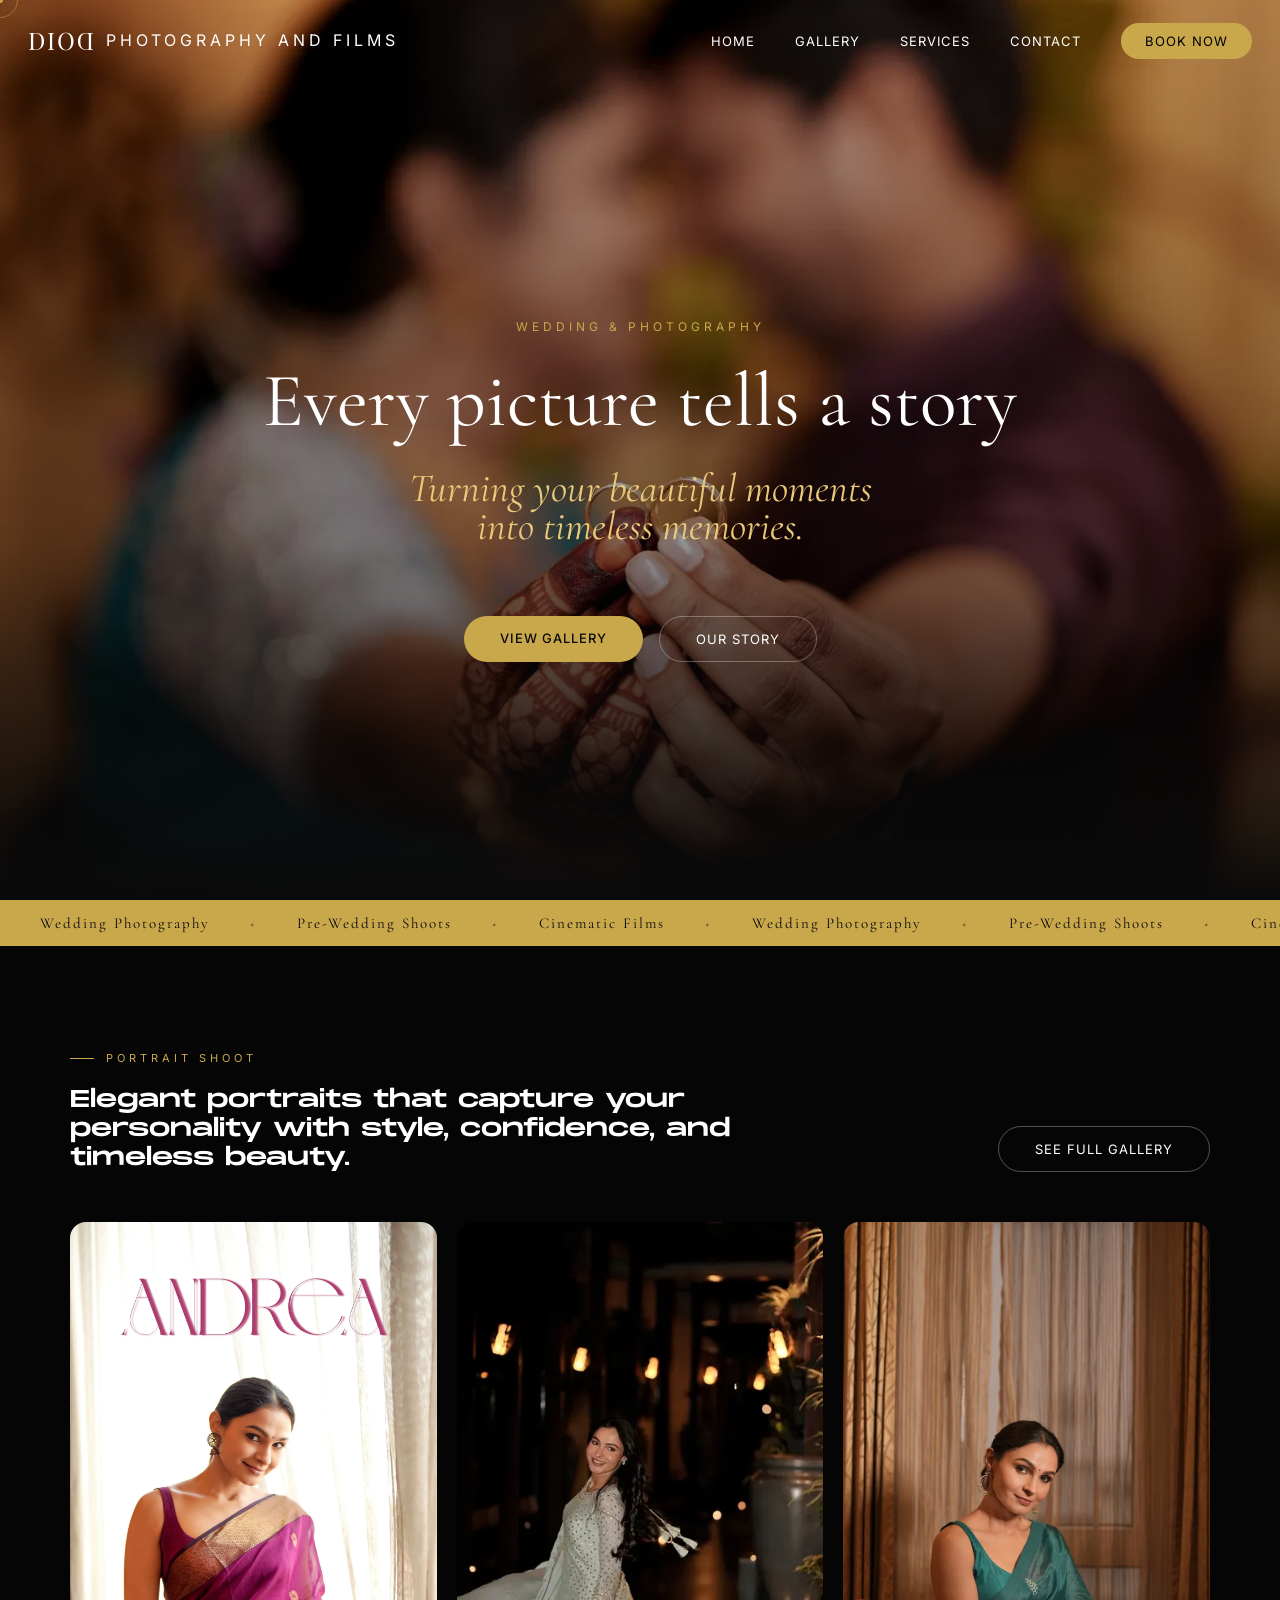
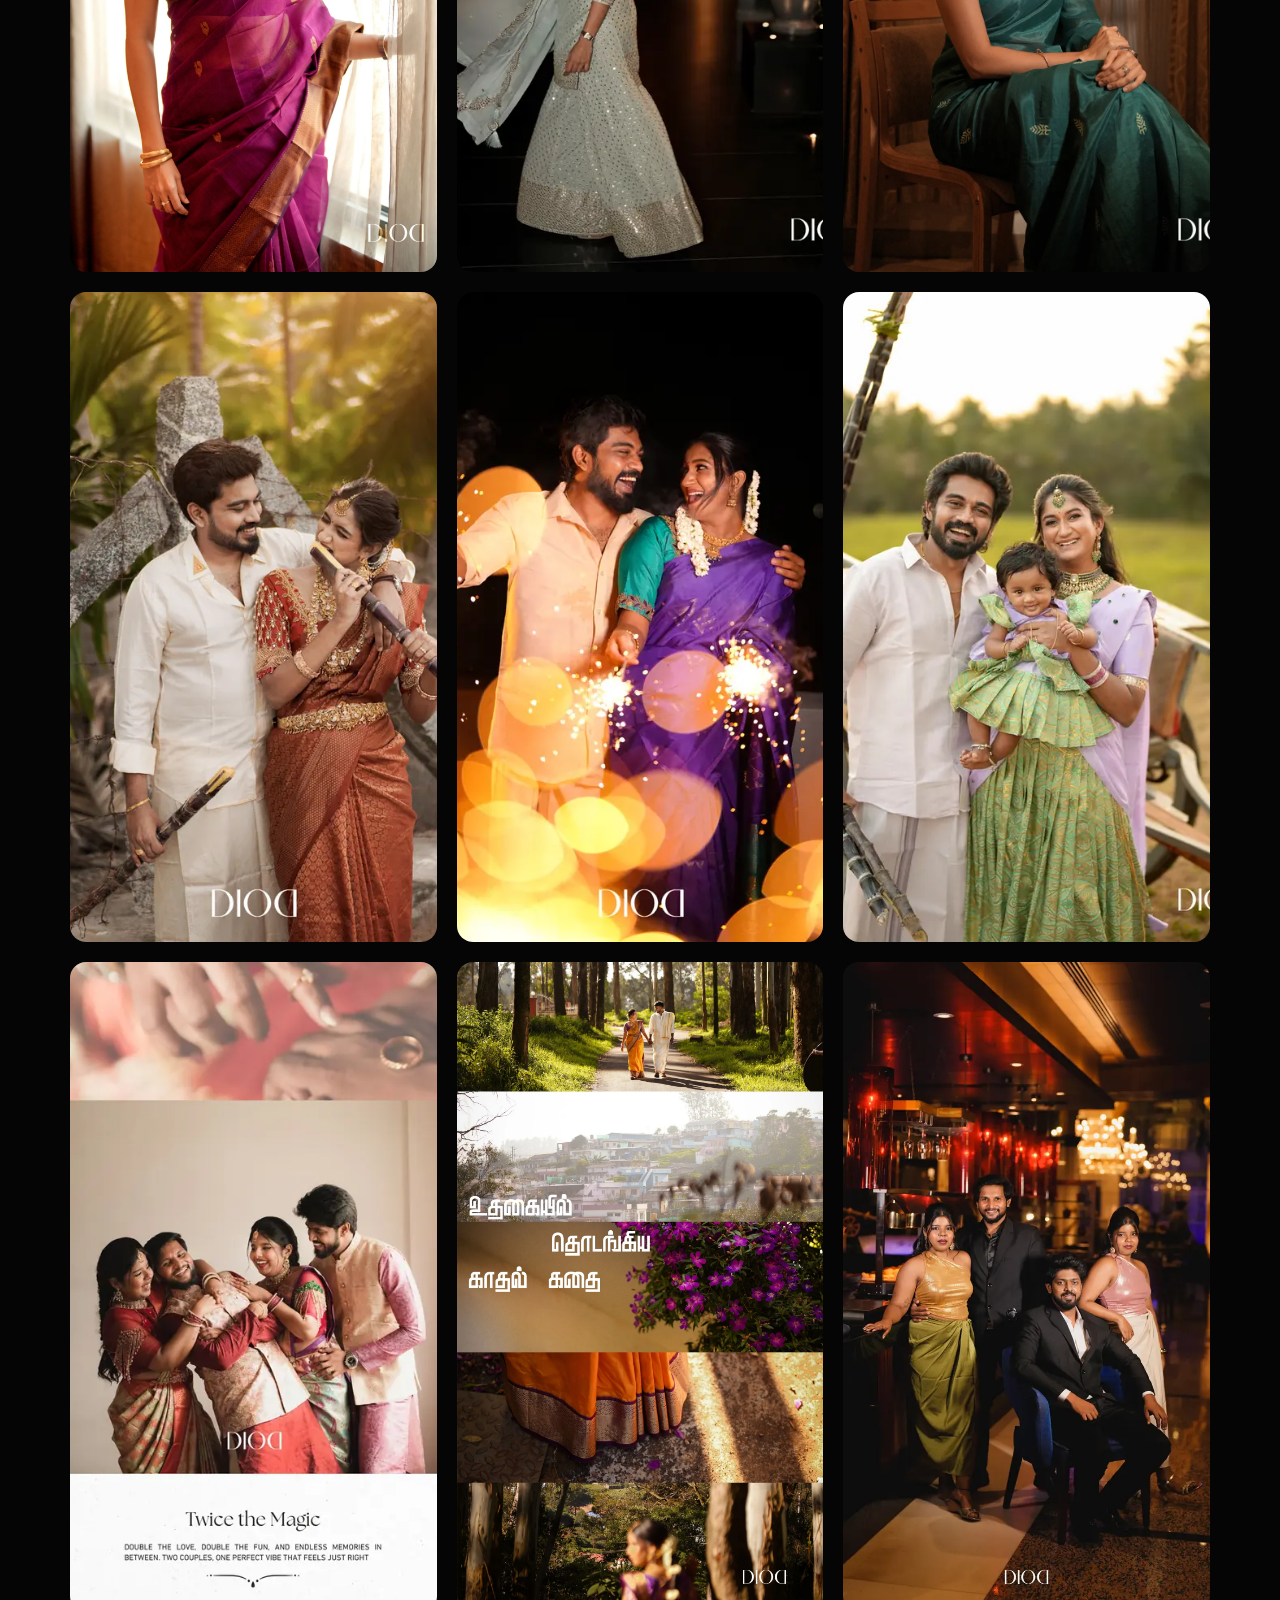
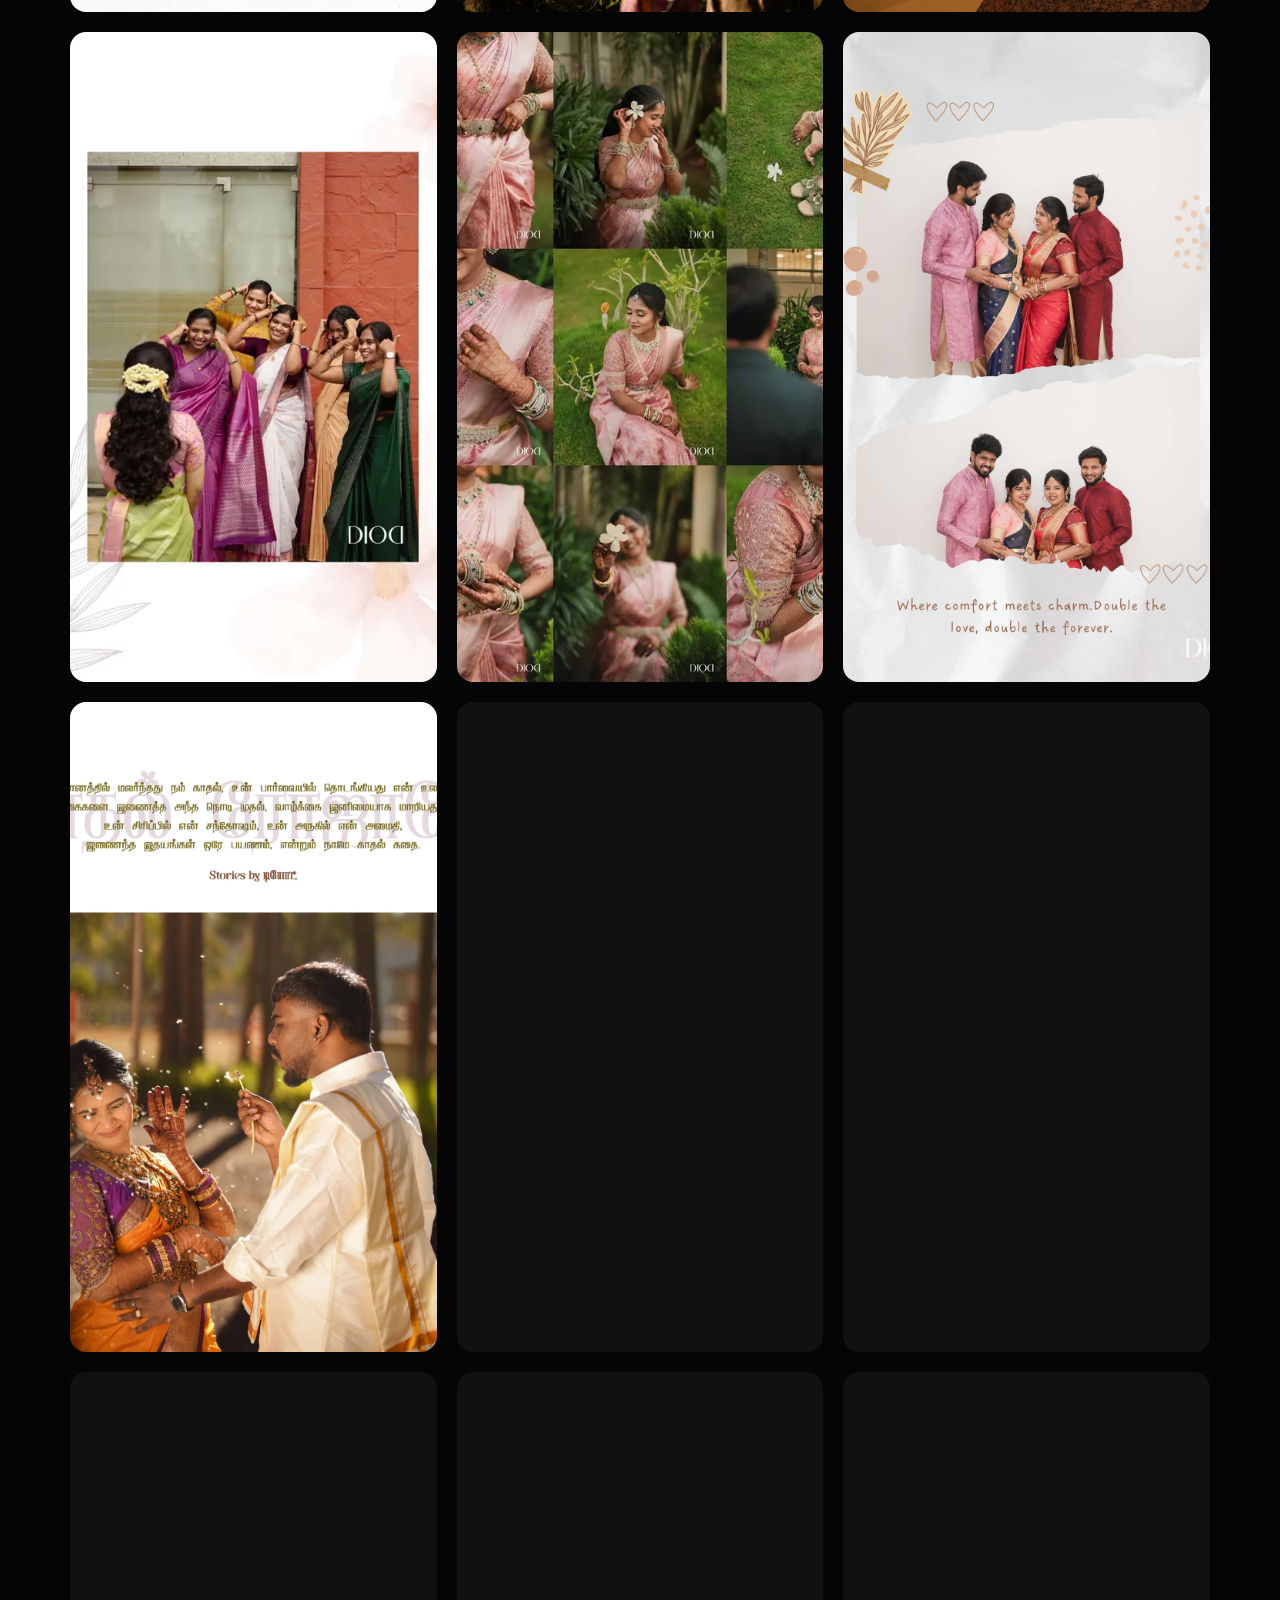
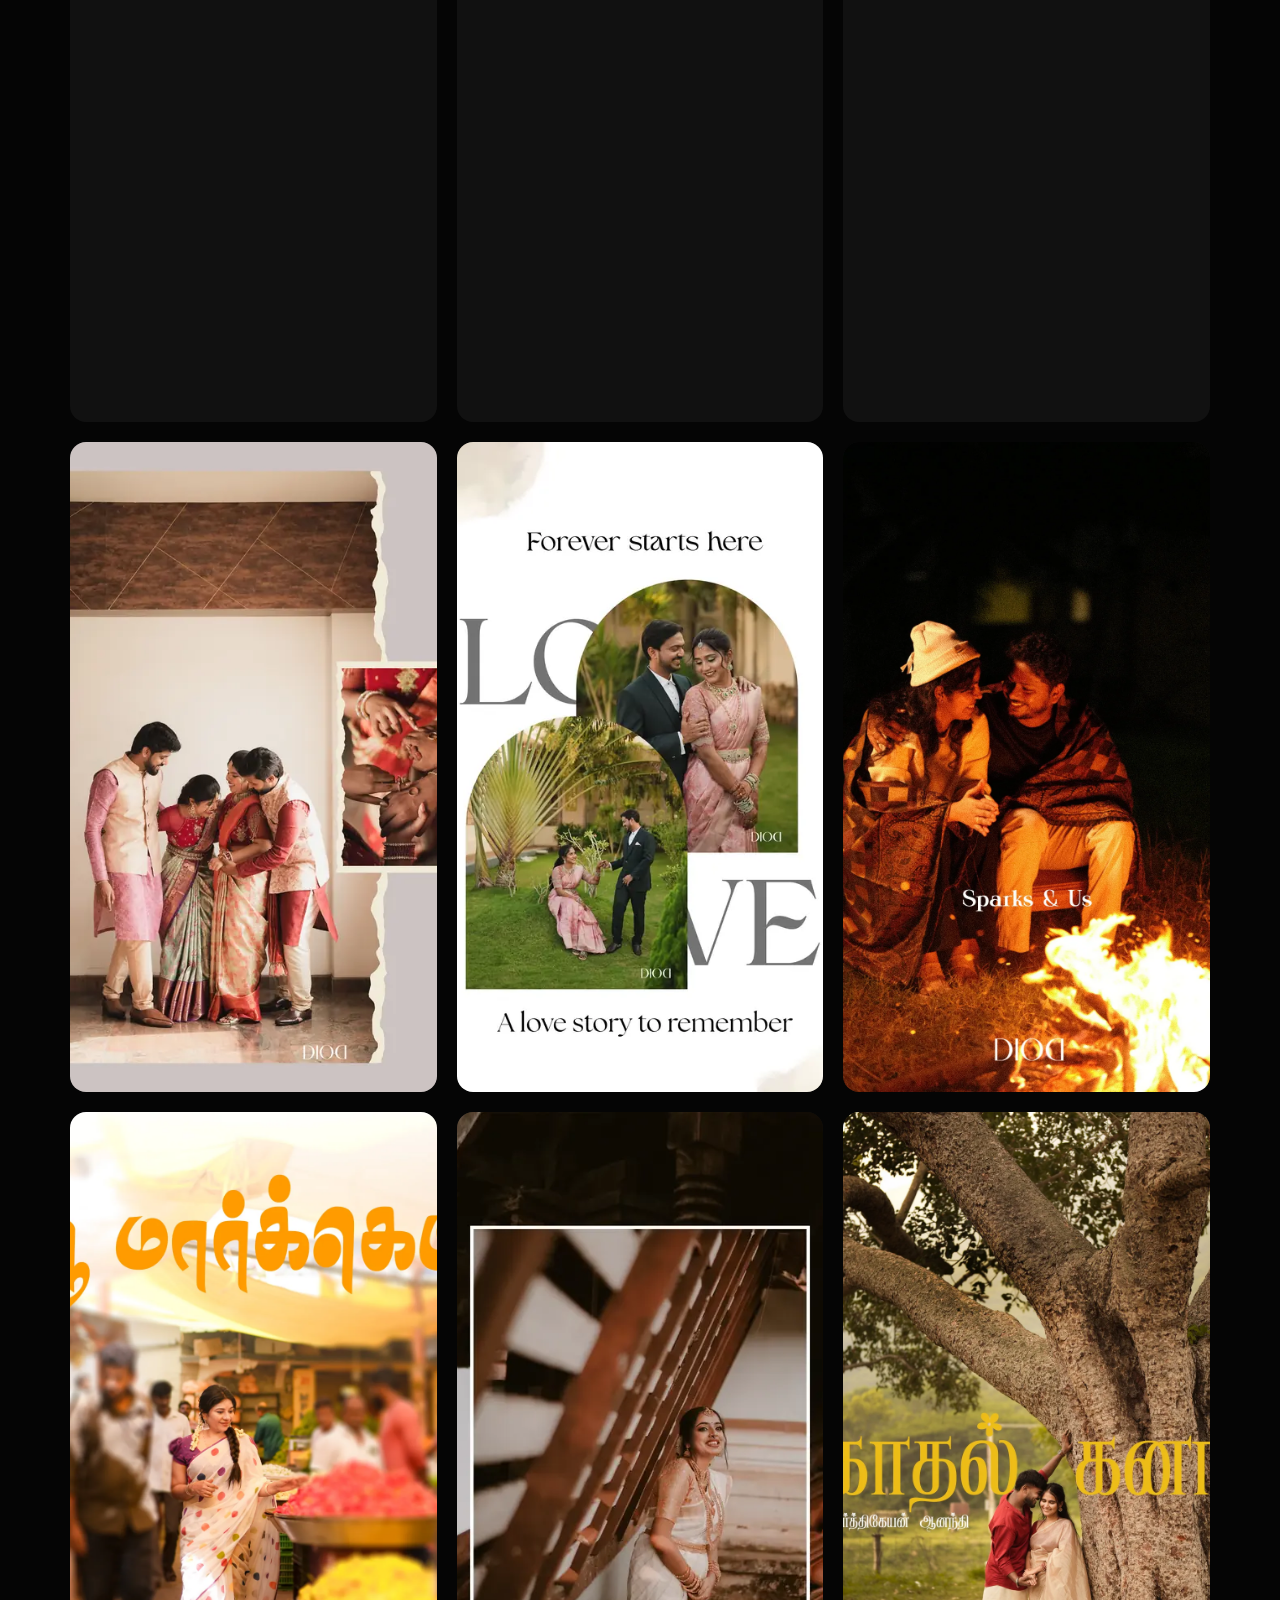
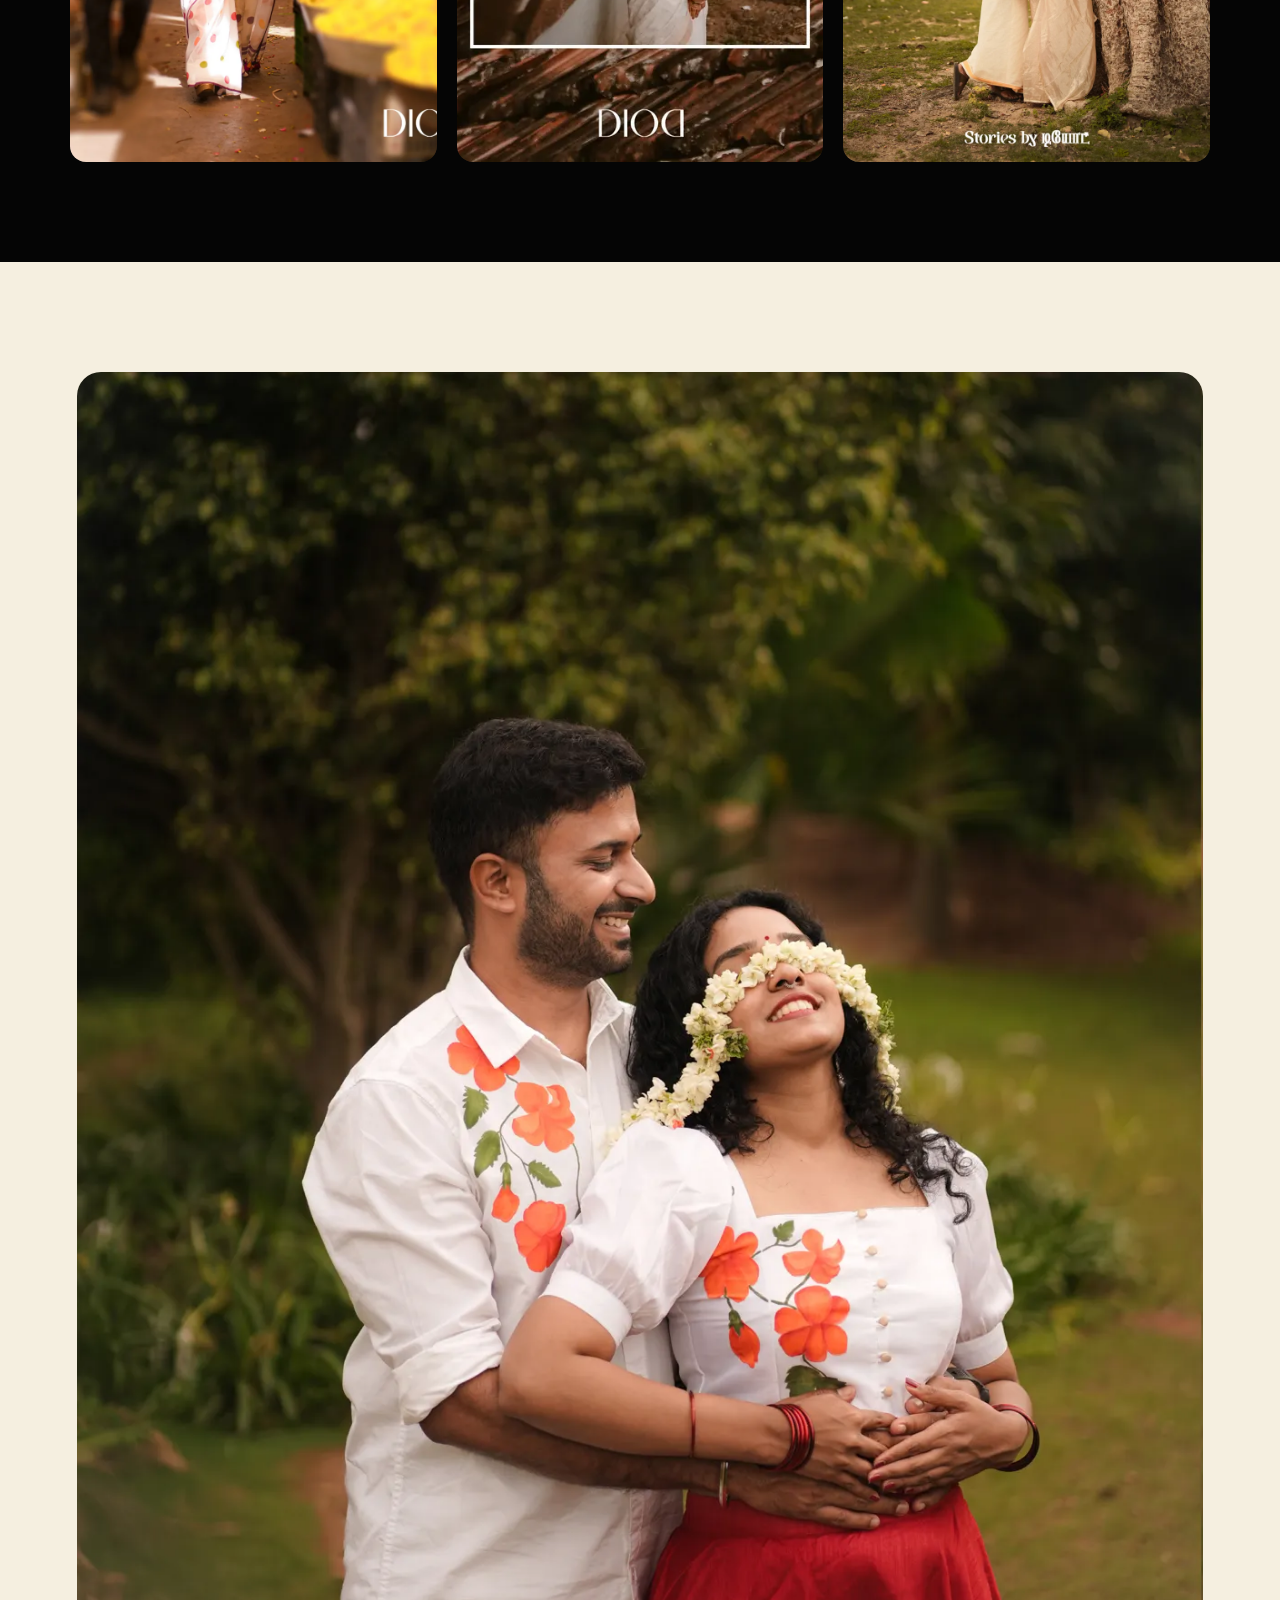
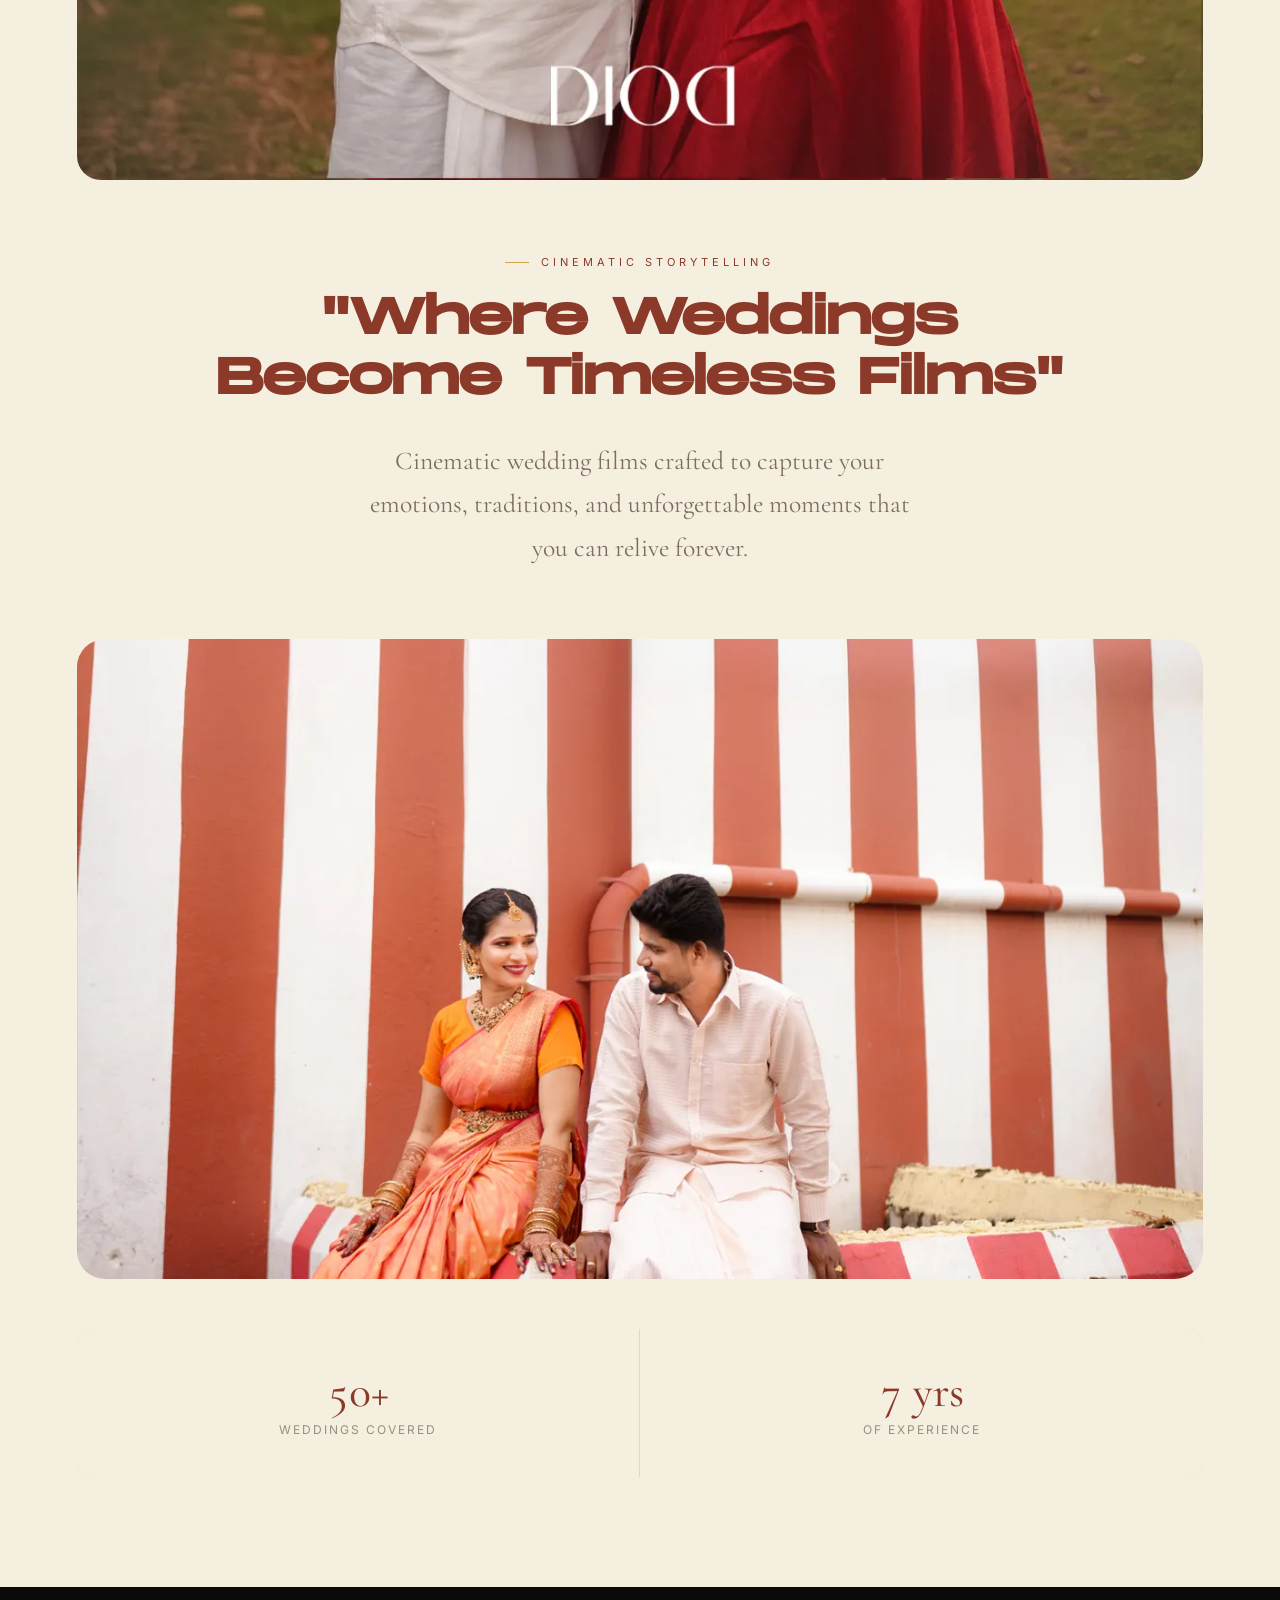
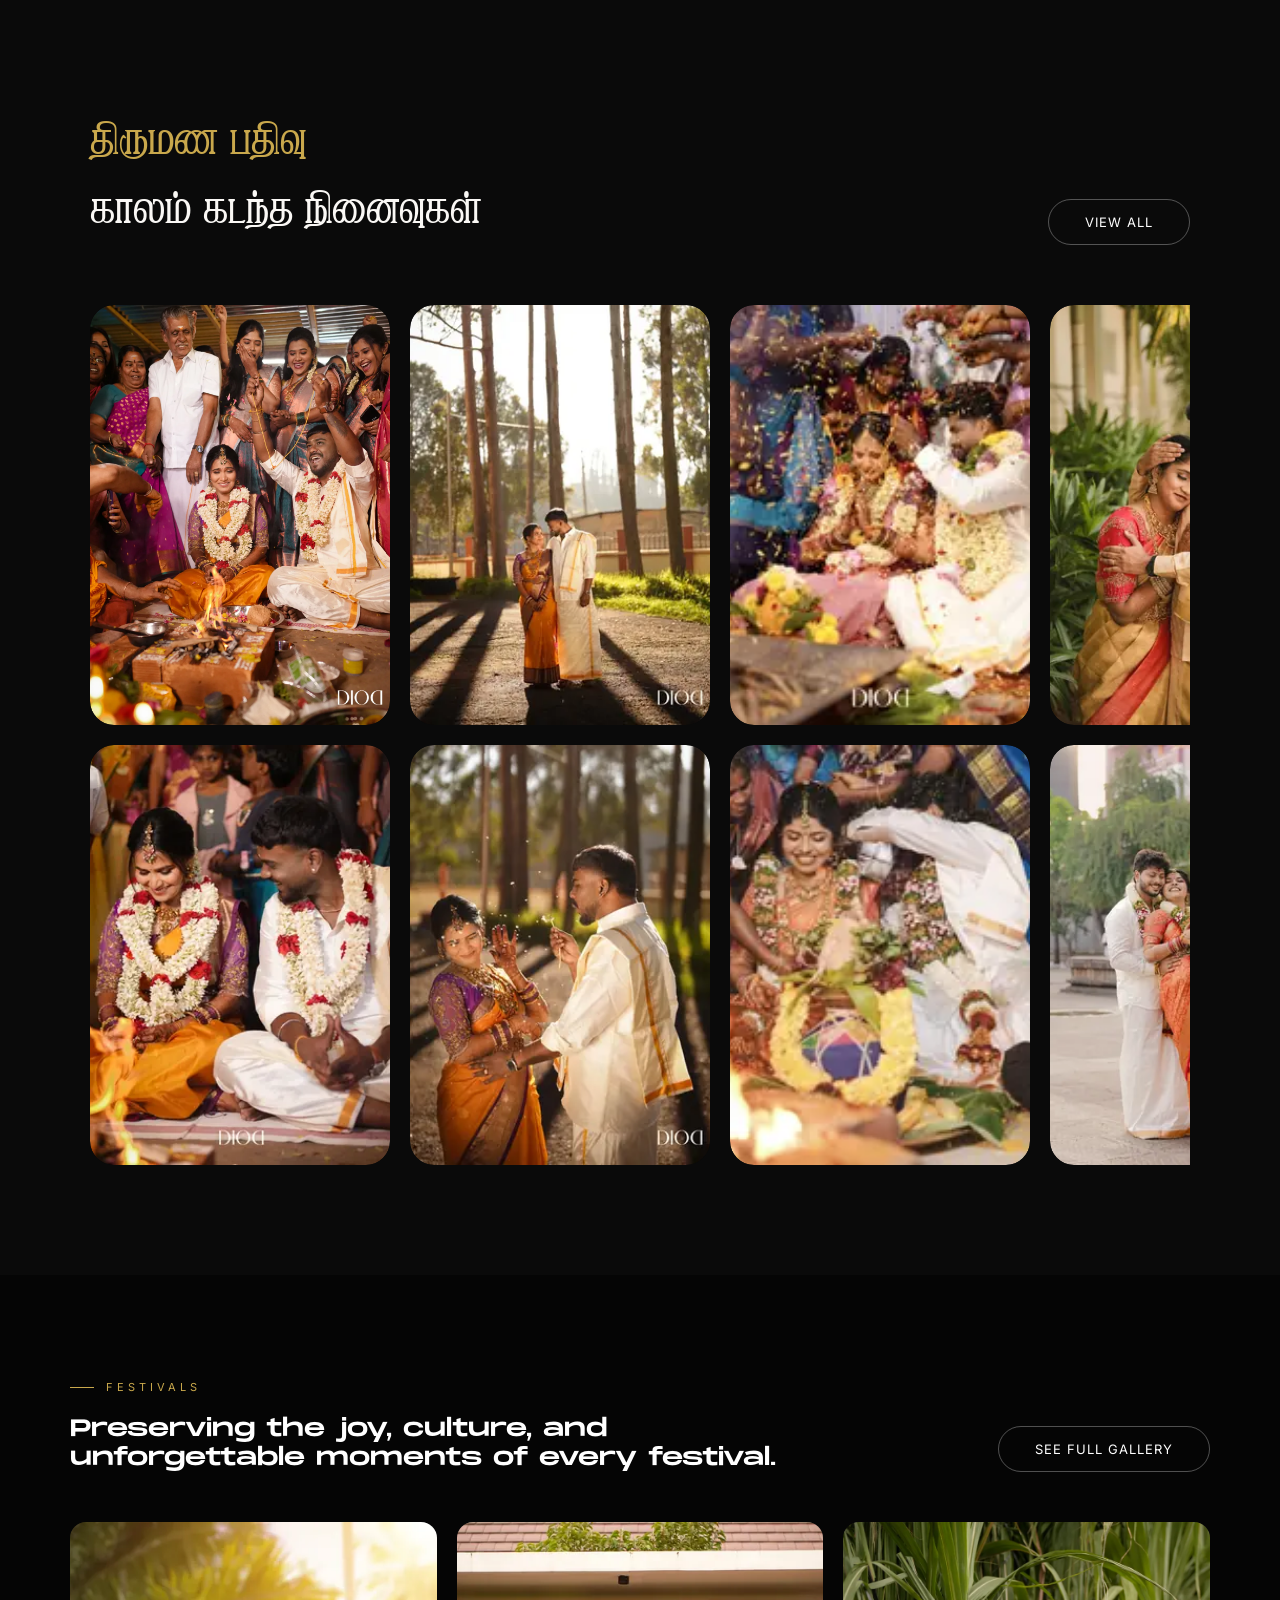
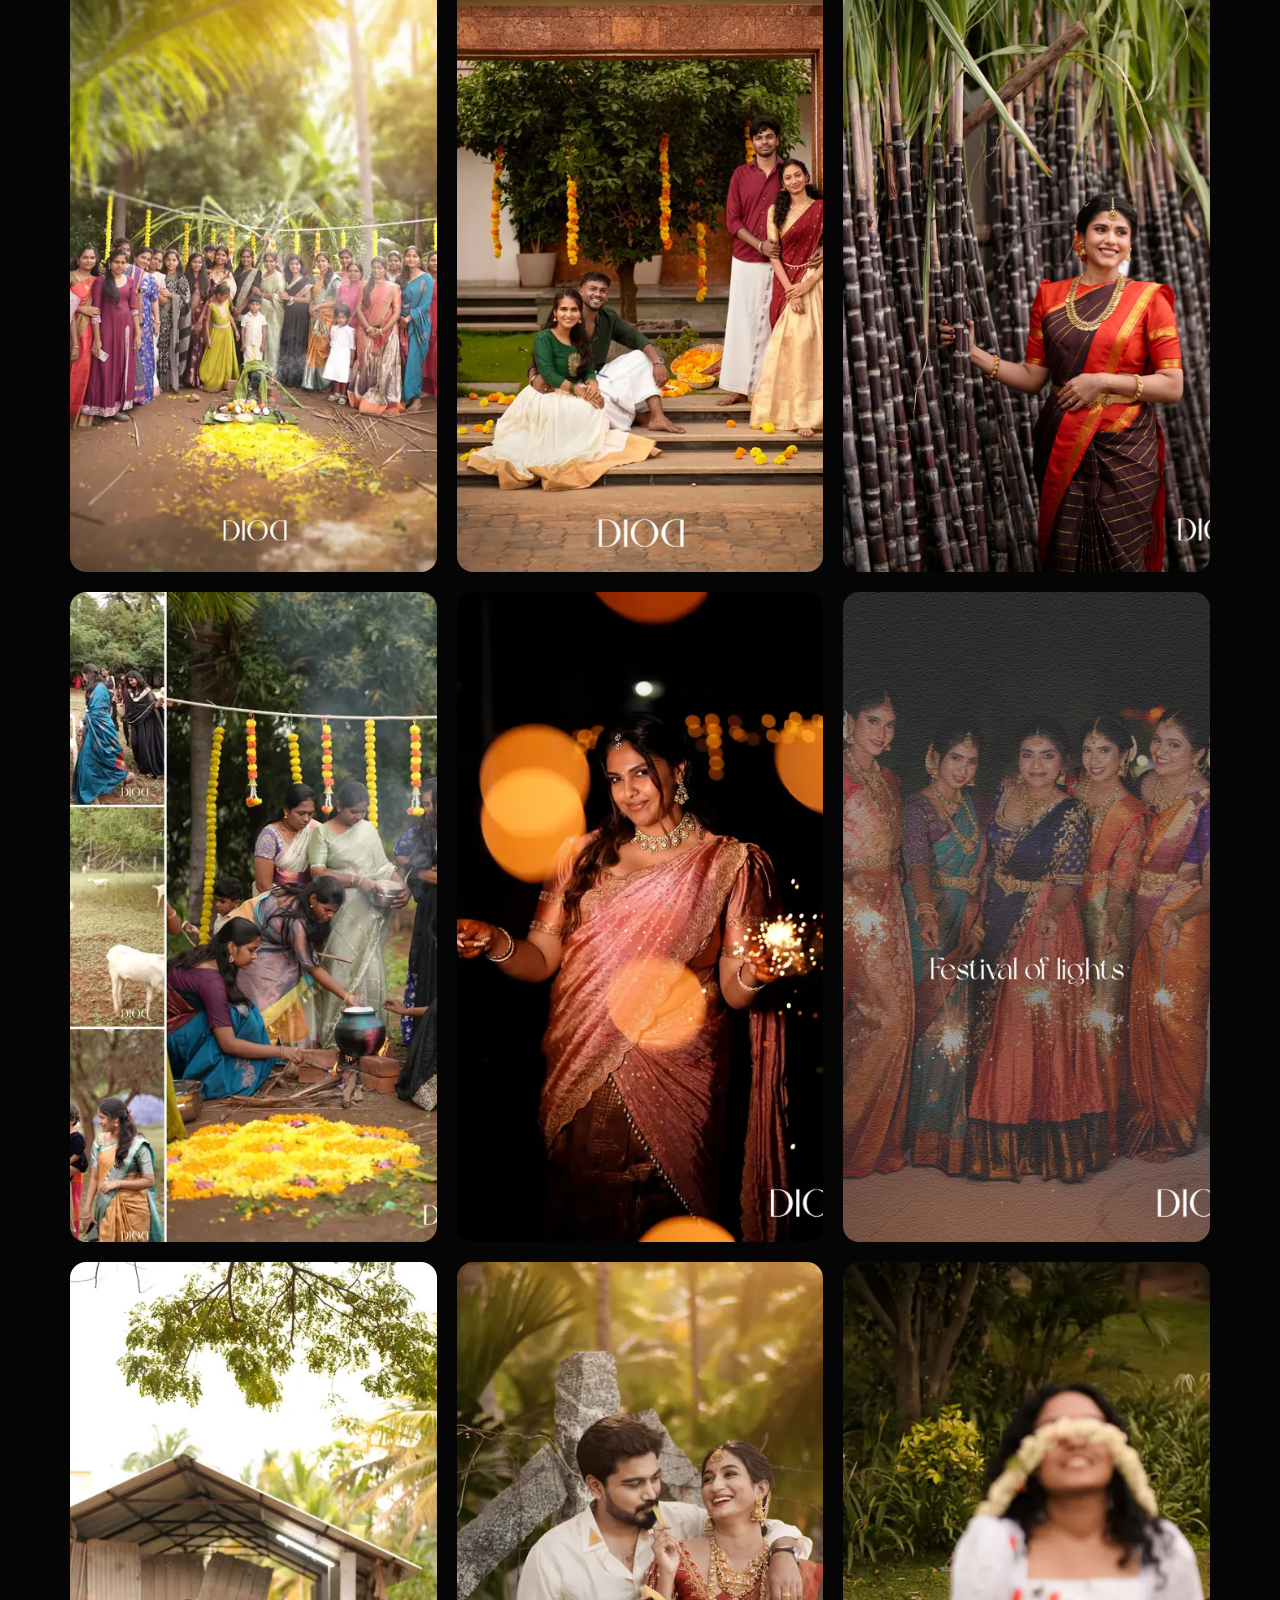
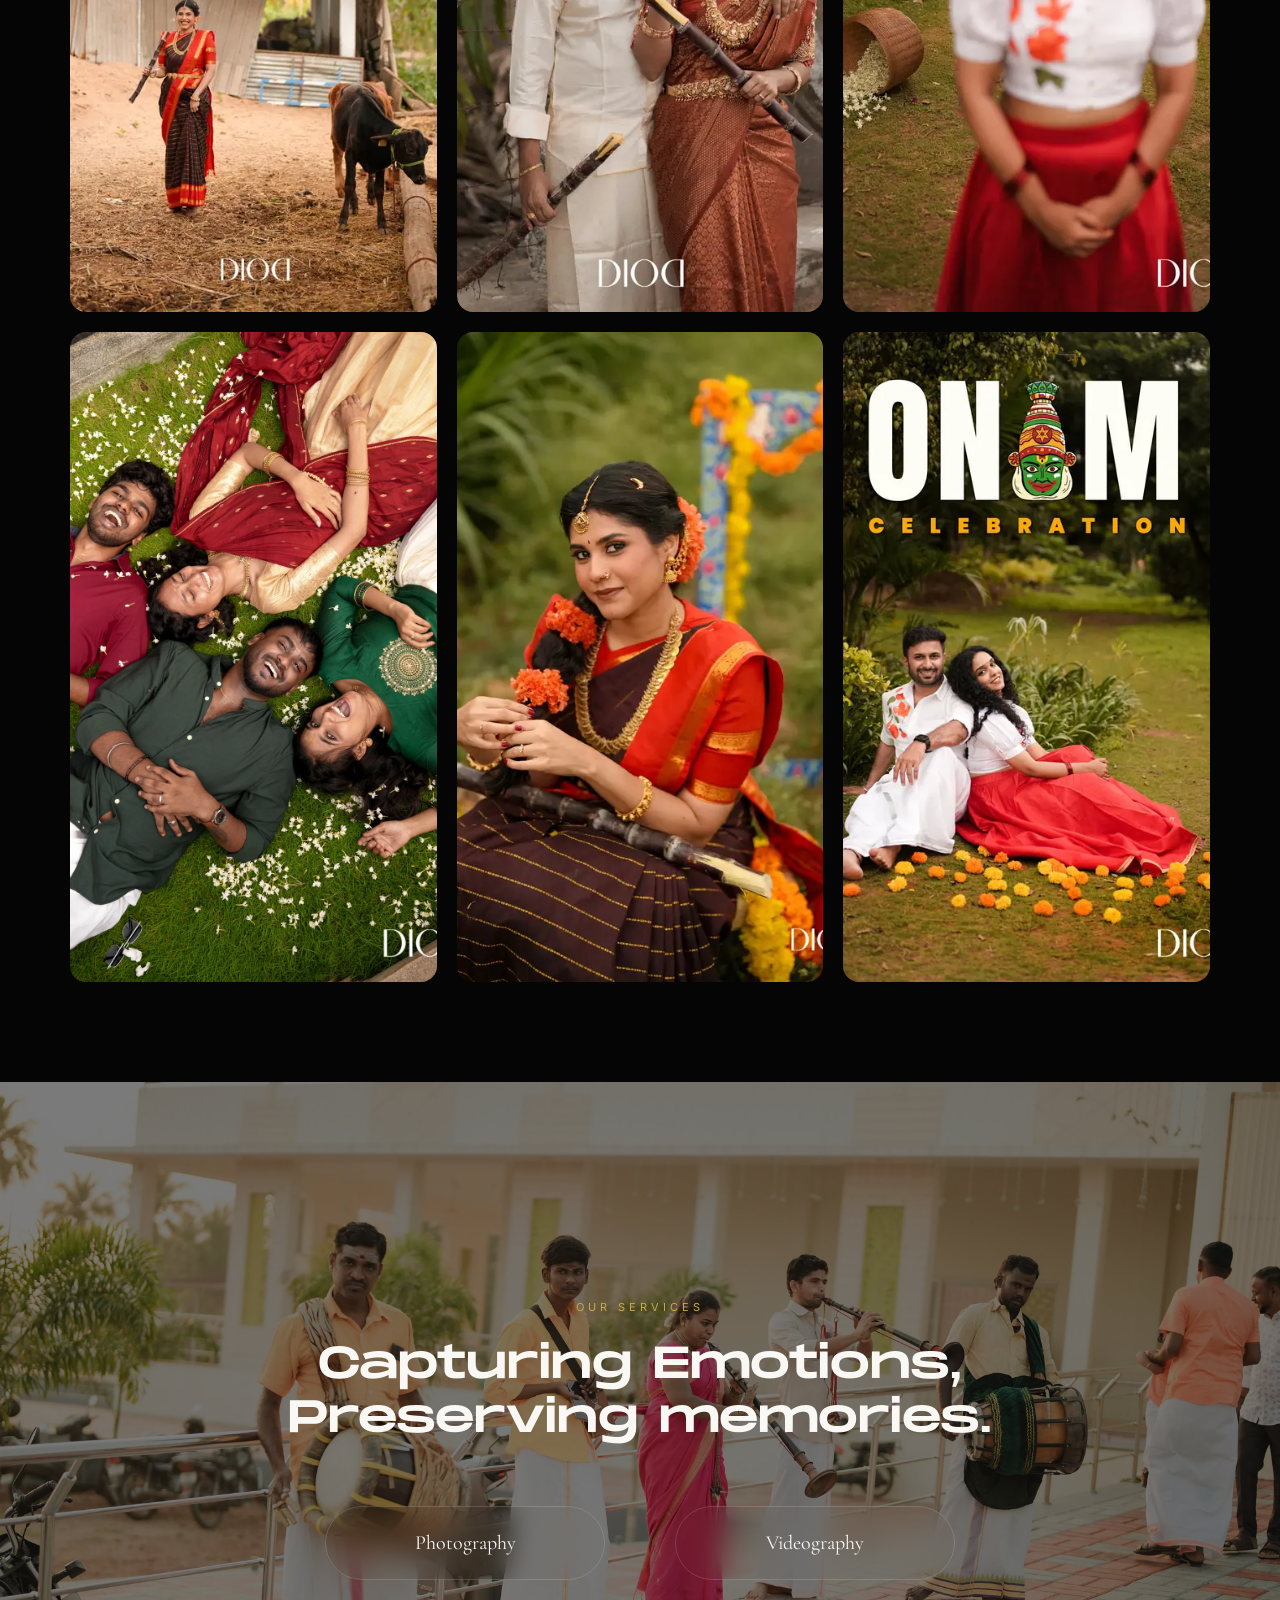
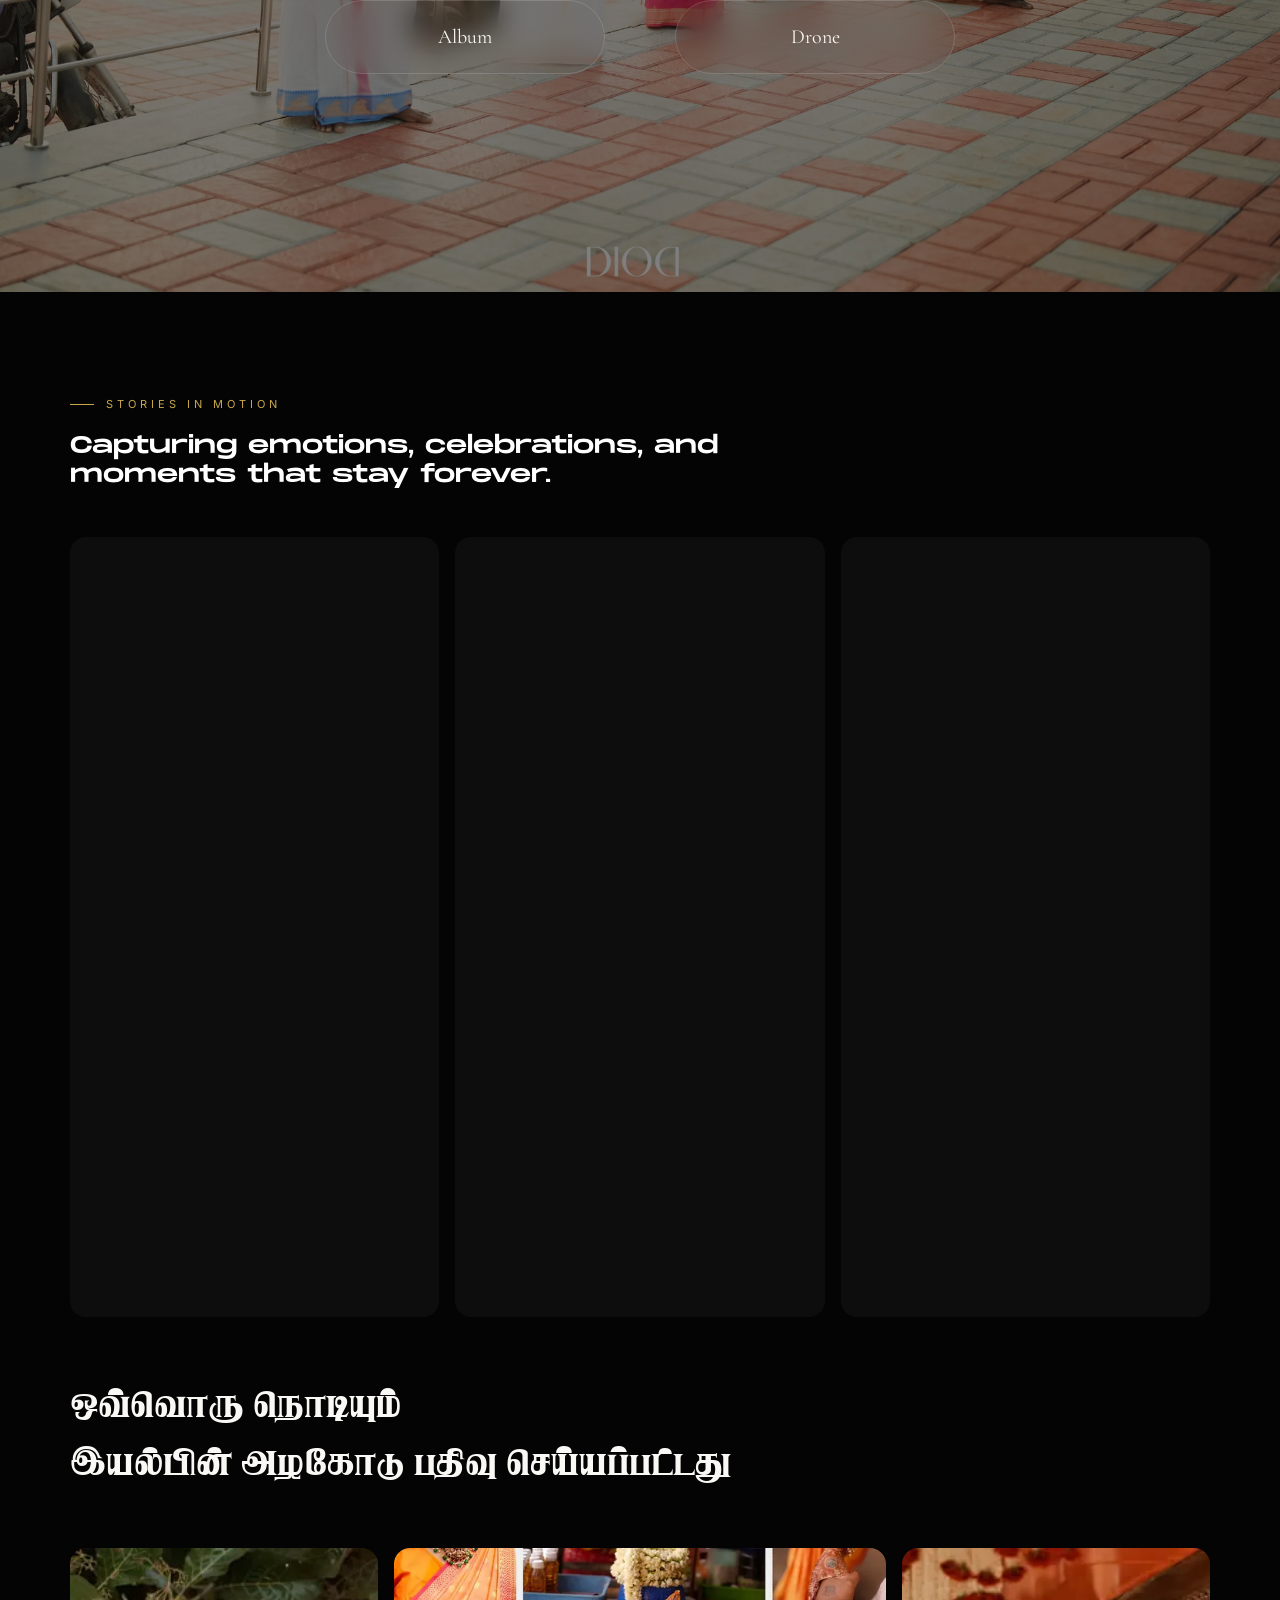
==== commit b14abf7b: "animation updated" ====
--- a/index.html
+++ b/index.html
@@ -1048,10 +1048,8 @@
 
             <div class="gallery-card">
 
-                <img src="images/wedding2.webp"
+                <img class="wedding-lazy" data-src="images/wedding2.webp"
                      alt="Wedding photography 1"
-                     loading="lazy"
-                     fetchpriority="low"
                      decoding="async">
 
             </div>
@@ -1060,10 +1058,10 @@
 
             <div class="gallery-card">
 
-                <img
-                    src="images/wedding1.webp"
-
-                    srcset="
+                <img class="wedding-lazy"
+                    data-src="images/wedding1.webp"
+
+                    data-srcset="
                         images/wedding1-320.webp 320w,
                         images/wedding1-640.webp 640w,
                         images/wedding1-960.webp 960w,
@@ -1073,9 +1071,6 @@
                     sizes="(max-width:768px) 140px, 300px"
 
                     alt="Wedding photography 2"
-
-                    loading="lazy"
-                    fetchpriority="low"
                     decoding="async">
 
             </div>
@@ -1084,10 +1079,10 @@
 
             <div class="gallery-card">
 
-                <img
-                    src="images/wedding10.webp"
-
-                    srcset="
+                <img class="wedding-lazy"
+                    data-src="images/wedding10.webp"
+
+                    data-srcset="
                         images/wedding10-320.webp 320w,
                         images/wedding10-640.webp 640w,
                         images/wedding10-960.webp 960w,
@@ -1097,9 +1092,6 @@
                     sizes="(max-width:768px) 140px, 300px"
 
                     alt="Wedding photography 3"
-
-                    loading="lazy"
-                    fetchpriority="low"
                     decoding="async">
 
             </div>
@@ -1108,10 +1100,10 @@
 
             <div class="gallery-card">
 
-                <img
-                    src="images/wedding12.webp"
-
-                    srcset="
+                <img class="wedding-lazy"
+                    data-src="images/wedding12.webp"
+
+                    data-srcset="
                         images/wedding12-320.webp 320w,
                         images/wedding12-640.webp 640w,
                         images/wedding12-960.webp 960w,
@@ -1121,9 +1113,6 @@
                     sizes="(max-width:768px) 140px, 300px"
 
                     alt="Wedding photography 4"
-
-                    loading="lazy"
-                    fetchpriority="low"
                     decoding="async">
 
             </div>
@@ -1132,10 +1121,8 @@
 
             <div class="gallery-card">
 
-                <img src="images/wedding9.webp"
+                <img class="wedding-lazy" data-src="images/wedding9.webp"
                      alt="Wedding photography 5"
-                     loading="lazy"
-                     fetchpriority="low"
                      decoding="async">
 
             </div>
@@ -1144,10 +1131,10 @@
 
             <div class="gallery-card">
 
-                <img
-                    src="images/wedding13.webp"
-
-                    srcset="
+                <img class="wedding-lazy"
+                    data-src="images/wedding13.webp"
+
+                    data-srcset="
                         images/wedding13-320.webp 320w,
                         images/wedding13-640.webp 640w,
                         images/wedding13-960.webp 960w,
@@ -1157,9 +1144,6 @@
                     sizes="(max-width:768px) 140px, 300px"
 
                     alt="Wedding photography 6"
-
-                    loading="lazy"
-                    fetchpriority="low"
                     decoding="async">
 
             </div>
@@ -1168,10 +1152,10 @@
 
             <div class="gallery-card">
 
-                <img
-                    src="images/wedding27.webp"
-
-                    srcset="
+                <img class="wedding-lazy"
+                    data-src="images/wedding27.webp"
+
+                    data-srcset="
                         images/wedding27-320.webp 320w,
                         images/wedding27-640.webp 640w,
                         images/wedding27-960.webp 960w,
@@ -1181,9 +1165,6 @@
                     sizes="(max-width:768px) 140px, 300px"
 
                     alt="Wedding photography 7"
-
-                    loading="lazy"
-                    fetchpriority="low"
                     decoding="async">
 
             </div>
@@ -1192,10 +1173,10 @@
 
             <div class="gallery-card">
 
-                <img
-                    src="images/wedding24.webp"
-
-                    srcset="
+                <img class="wedding-lazy"
+                    data-src="images/wedding24.webp"
+
+                    data-srcset="
                         images/wedding24-320.webp 320w,
                         images/wedding24-640.webp 640w,
                         images/wedding24-960.webp 960w,
@@ -1205,9 +1186,6 @@
                     sizes="(max-width:768px) 140px, 300px"
 
                     alt="Wedding photography 8"
-
-                    loading="lazy"
-                    fetchpriority="low"
                     decoding="async">
 
             </div>
@@ -1216,10 +1194,10 @@
 
             <div class="gallery-card">
 
-                <img
-                    src="images/wedding25.webp"
-
-                    srcset="
+                <img class="wedding-lazy"
+                    data-src="images/wedding25.webp"
+
+                    data-srcset="
                         images/wedding25-320.webp 320w,
                         images/wedding25-640.webp 640w,
                         images/wedding25-960.webp 960w,
@@ -1229,9 +1207,6 @@
                     sizes="(max-width:768px) 140px, 300px"
 
                     alt="Wedding photography 9"
-
-                    loading="lazy"
-                    fetchpriority="low"
                     decoding="async">
 
             </div>
@@ -1249,10 +1224,10 @@
 
             <div class="gallery-card">
 
-                <img
-                    src="images/wedding6.webp"
-
-                    srcset="
+                <img class="wedding-lazy"
+                    data-src="images/wedding6.webp"
+
+                    data-srcset="
                         images/wedding6-320.webp 320w,
                         images/wedding6-640.webp 640w,
                         images/wedding6-960.webp 960w,
@@ -1262,9 +1237,6 @@
                     sizes="(max-width:768px) 140px, 300px"
 
                     alt="Wedding photography 10"
-
-                    loading="lazy"
-                    fetchpriority="low"
                     decoding="async">
 
             </div>
@@ -1273,10 +1245,10 @@
 
             <div class="gallery-card">
 
-                <img
-                    src="images/wedding5.webp"
-
-                    srcset="
+                <img class="wedding-lazy"
+                    data-src="images/wedding5.webp"
+
+                    data-srcset="
                         images/wedding5-320.webp 320w,
                         images/wedding5-640.webp 640w,
                         images/wedding5-960.webp 960w,
@@ -1286,9 +1258,6 @@
                     sizes="(max-width:768px) 140px, 300px"
 
                     alt="Wedding photography 11"
-
-                    loading="lazy"
-                    fetchpriority="low"
                     decoding="async">
 
             </div>
@@ -1297,10 +1266,10 @@
 
             <div class="gallery-card">
 
-                <img
-                    src="images/wedding11.webp"
-
-                    srcset="
+                <img class="wedding-lazy"
+                    data-src="images/wedding11.webp"
+
+                    data-srcset="
                         images/wedding11-320.webp 320w,
                         images/wedding11-640.webp 640w,
                         images/wedding11-960.webp 960w,
@@ -1310,9 +1279,6 @@
                     sizes="(max-width:768px) 140px, 300px"
 
                     alt="Wedding photography 12"
-
-                    loading="lazy"
-                    fetchpriority="low"
                     decoding="async">
 
             </div>
@@ -1321,10 +1287,10 @@
 
             <div class="gallery-card">
 
-                <img
-                    src="images/wedding15.webp"
-
-                    srcset="
+                <img class="wedding-lazy"
+                    data-src="images/wedding15.webp"
+
+                    data-srcset="
                         images/wedding15-320.webp 320w,
                         images/wedding15-640.webp 640w,
                         images/wedding15-960.webp 960w,
@@ -1334,9 +1300,6 @@
                     sizes="(max-width:768px) 140px, 300px"
 
                     alt="Wedding photography 13"
-
-                    loading="lazy"
-                    fetchpriority="low"
                     decoding="async">
 
             </div>
@@ -1345,10 +1308,10 @@
 
             <div class="gallery-card">
 
-                <img
-                    src="images/wedding23.webp"
-
-                    srcset="
+                <img class="wedding-lazy"
+                    data-src="images/wedding23.webp"
+
+                    data-srcset="
                         images/wedding23-320.webp 320w,
                         images/wedding23-640.webp 640w,
                         images/wedding23-960.webp 960w,
@@ -1358,9 +1321,6 @@
                     sizes="(max-width:768px) 140px, 300px"
 
                     alt="Wedding photography 14"
-
-                    loading="lazy"
-                    fetchpriority="low"
                     decoding="async">
 
             </div>
@@ -1369,10 +1329,10 @@
 
             <div class="gallery-card">
 
-                <img
-                    src="images/wedding29.webp"
-
-                    srcset="
+                <img class="wedding-lazy"
+                    data-src="images/wedding29.webp"
+
+                    data-srcset="
                         images/wedding29-320.webp 320w,
                         images/wedding29-640.webp 640w,
                         images/wedding29-960.webp 960w,
@@ -1382,9 +1342,6 @@
                     sizes="(max-width:768px) 140px, 300px"
 
                     alt="Wedding photography 15"
-
-                    loading="lazy"
-                    fetchpriority="low"
                     decoding="async">
 
             </div>
@@ -1393,10 +1350,8 @@
 
             <div class="gallery-card">
 
-                <img src="images/wedding26.webp"
+                <img class="wedding-lazy" data-src="images/wedding26.webp"
                      alt="Wedding photography 16"
-                     loading="lazy"
-                     fetchpriority="low"
                      decoding="async">
 
             </div>
@@ -1405,10 +1360,10 @@
 
             <div class="gallery-card">
 
-                <img
-                    src="images/wedding17.webp"
-
-                    srcset="
+                <img class="wedding-lazy"
+                    data-src="images/wedding17.webp"
+
+                    data-srcset="
                         images/wedding17-320.webp 320w,
                         images/wedding17-640.webp 640w,
                         images/wedding17-960.webp 960w,
@@ -1418,9 +1373,6 @@
                     sizes="(max-width:768px) 140px, 300px"
 
                     alt="Wedding photography 17"
-
-                    loading="lazy"
-                    fetchpriority="low"
                     decoding="async">
 
             </div>
@@ -1429,10 +1381,10 @@
 
             <div class="gallery-card">
 
-                <img
-                    src="images/wedding20.webp"
-
-                    srcset="
+                <img class="wedding-lazy"
+                    data-src="images/wedding20.webp"
+
+                    data-srcset="
                         images/wedding20-320.webp 320w,
                         images/wedding20-640.webp 640w,
                         images/wedding20-960.webp 960w,
@@ -1442,9 +1394,6 @@
                     sizes="(max-width:768px) 140px, 300px"
 
                     alt="Wedding photography 18"
-
-                    loading="lazy"
-                    fetchpriority="low"
                     decoding="async">
 
             </div>
@@ -1453,10 +1402,10 @@
 
             <div class="gallery-card">
 
-                <img
-                    src="images/wedding21.webp"
-
-                    srcset="
+                <img class="wedding-lazy"
+                    data-src="images/wedding21.webp"
+
+                    data-srcset="
                         images/wedding21-320.webp 320w,
                         images/wedding21-640.webp 640w,
                         images/wedding21-960.webp 960w,
@@ -1466,9 +1415,6 @@
                     sizes="(max-width:768px) 140px, 300px"
 
                     alt="Wedding photography 19"
-
-                    loading="lazy"
-                    fetchpriority="low"
                     decoding="async">
 
             </div>
@@ -1477,10 +1423,8 @@
 
             <div class="gallery-card">
 
-                <img src="images/wedding22.webp"
+                <img class="wedding-lazy" data-src="images/wedding22.webp"
                      alt="Wedding photography 20"
-                     loading="lazy"
-                     fetchpriority="low"
                      decoding="async">
 
             </div>
@@ -2463,6 +2407,107 @@
 
 })();
 
+</script>
+
+
+
+<!-- =========================================================
+     WEDDING ANIMATION IMAGE PRELOADER
+     iOS / WhatsApp in-app browsers can skip native lazy images
+     inside continuously transformed rows. We load all wedding
+     row images before the animation reaches the viewport.
+     ========================================================= -->
+
+<script>
+(function () {
+    "use strict";
+
+    const section = document.querySelector(".wedding-series");
+    if (!section) return;
+
+    const images = Array.from(
+        section.querySelectorAll("img.wedding-lazy[data-src]")
+    );
+
+    if (!images.length) {
+        section.classList.add("wedding-ready");
+        return;
+    }
+
+    let started = false;
+
+    function loadWeddingImages() {
+        if (started) return;
+        started = true;
+
+        let completed = 0;
+
+        const finishOne = (img) => {
+            if (img.dataset.weddingDone === "true") return;
+
+            img.dataset.weddingDone = "true";
+            img.classList.add("wedding-loaded");
+            completed += 1;
+
+            if (completed >= images.length) {
+                section.classList.add("wedding-ready");
+            }
+        };
+
+        images.forEach((img) => {
+            const onDone = () => finishOne(img);
+
+            img.addEventListener("load", onDone, { once: true });
+            img.addEventListener("error", onDone, { once: true });
+
+            if (img.dataset.srcset) {
+                img.srcset = img.dataset.srcset;
+            }
+
+            img.src = img.dataset.src;
+
+            img.removeAttribute("data-src");
+            img.removeAttribute("data-srcset");
+
+            if (img.complete && img.naturalWidth > 0) {
+                finishOne(img);
+            }
+        });
+
+        /*
+         * Fallback: never leave the animation paused because
+         * one slow/broken image failed to report completion.
+         */
+        window.setTimeout(() => {
+            section.classList.add("wedding-ready");
+        }, 4500);
+    }
+
+    if (!("IntersectionObserver" in window)) {
+        loadWeddingImages();
+        return;
+    }
+
+    const observer = new IntersectionObserver(
+        (entries, obs) => {
+            if (!entries.some((entry) => entry.isIntersecting)) return;
+
+            loadWeddingImages();
+            obs.disconnect();
+        },
+        {
+            /*
+             * Start well before the wedding strip becomes visible.
+             * On mobile this gives the images time to download while
+             * keeping the homepage initial transfer lightweight.
+             */
+            rootMargin: "1600px 0px",
+            threshold: 0.01
+        }
+    );
+
+    observer.observe(section);
+})();
 </script>
 
 
--- a/style.css
+++ b/style.css
@@ -787,6 +787,28 @@
 
 .gallery-card:hover img {
     transform: scale(1.06);
+}
+
+/* Wedding row reliability fix for iOS / WhatsApp browsers */
+.wedding-series .row-left,
+.wedding-series .row-right {
+    animation-play-state: paused;
+}
+
+.wedding-series.wedding-ready .row-left,
+.wedding-series.wedding-ready .row-right {
+    animation-play-state: running;
+}
+
+.gallery-card img.wedding-lazy {
+    opacity: 0;
+}
+
+.gallery-card img.wedding-lazy.wedding-loaded {
+    opacity: 1;
+    transition:
+        opacity .25s ease,
+        transform .8s;
 }
 
 @keyframes moveLeft {
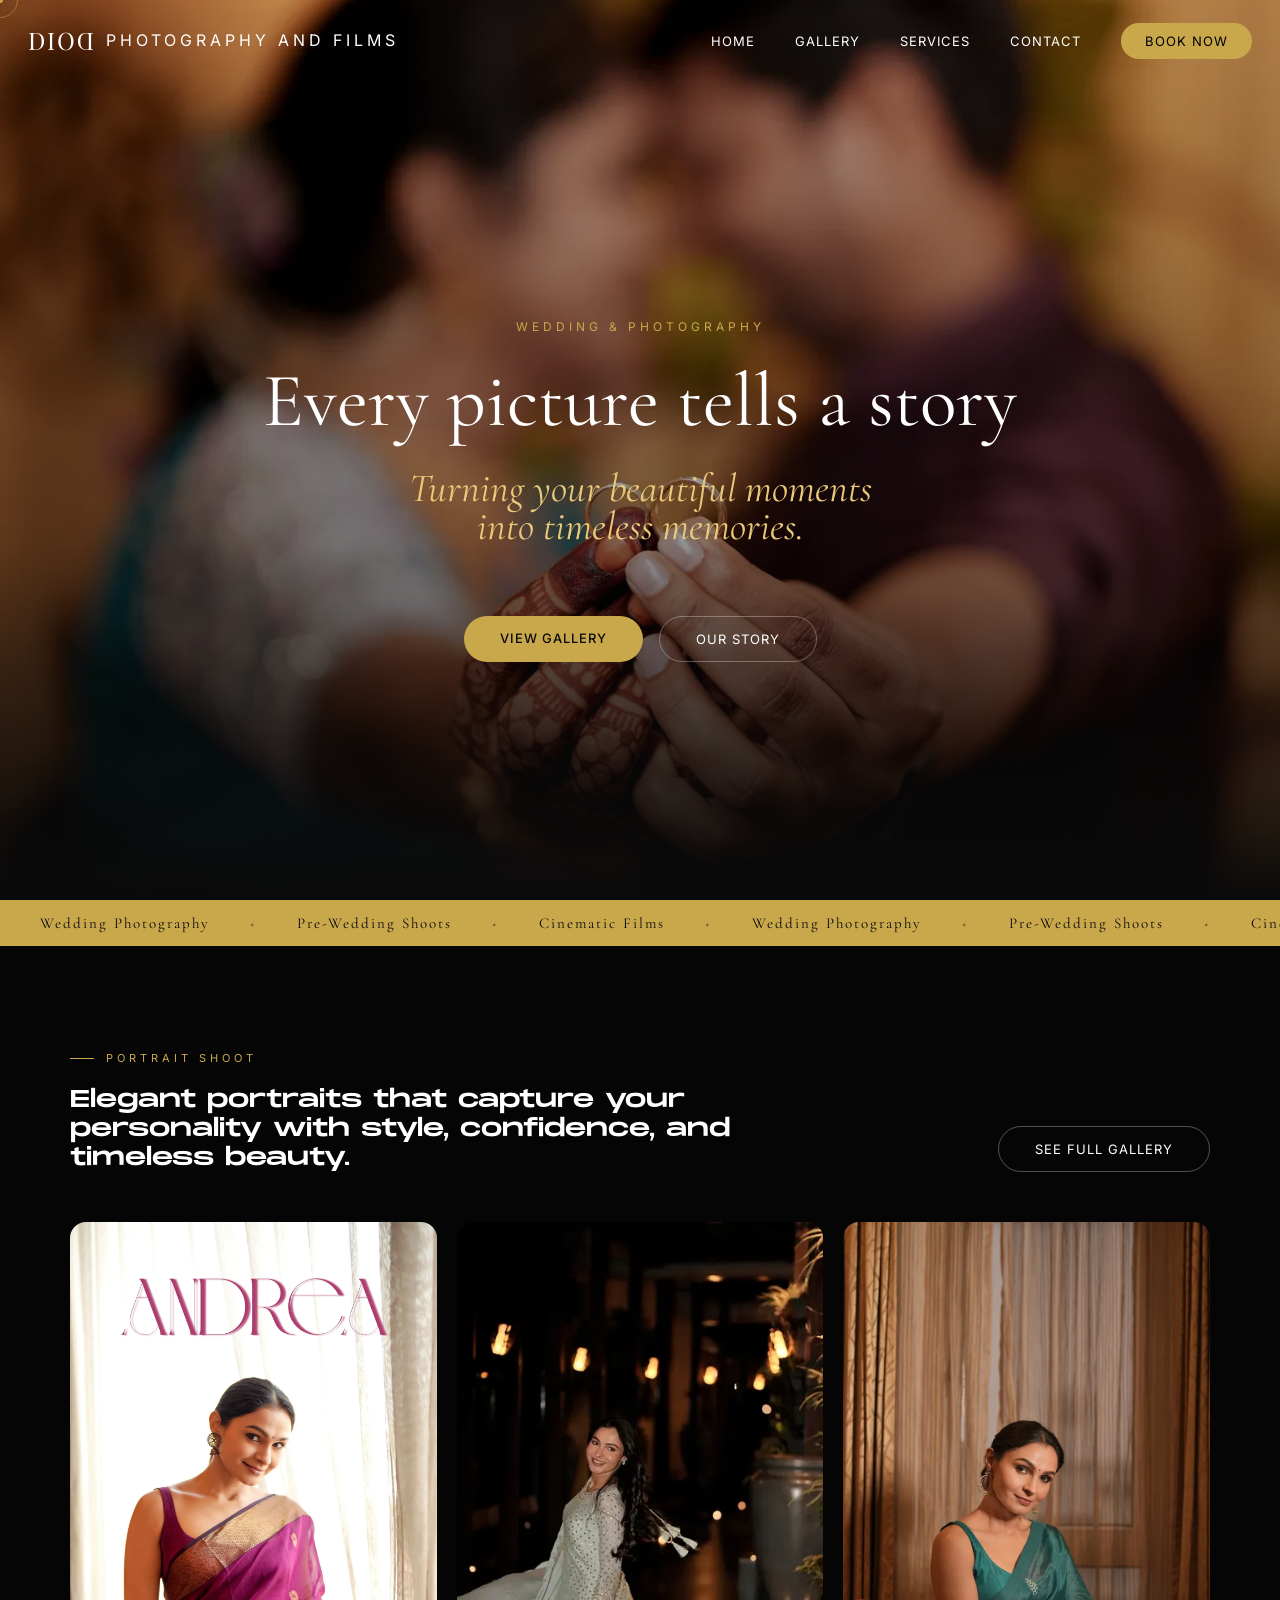
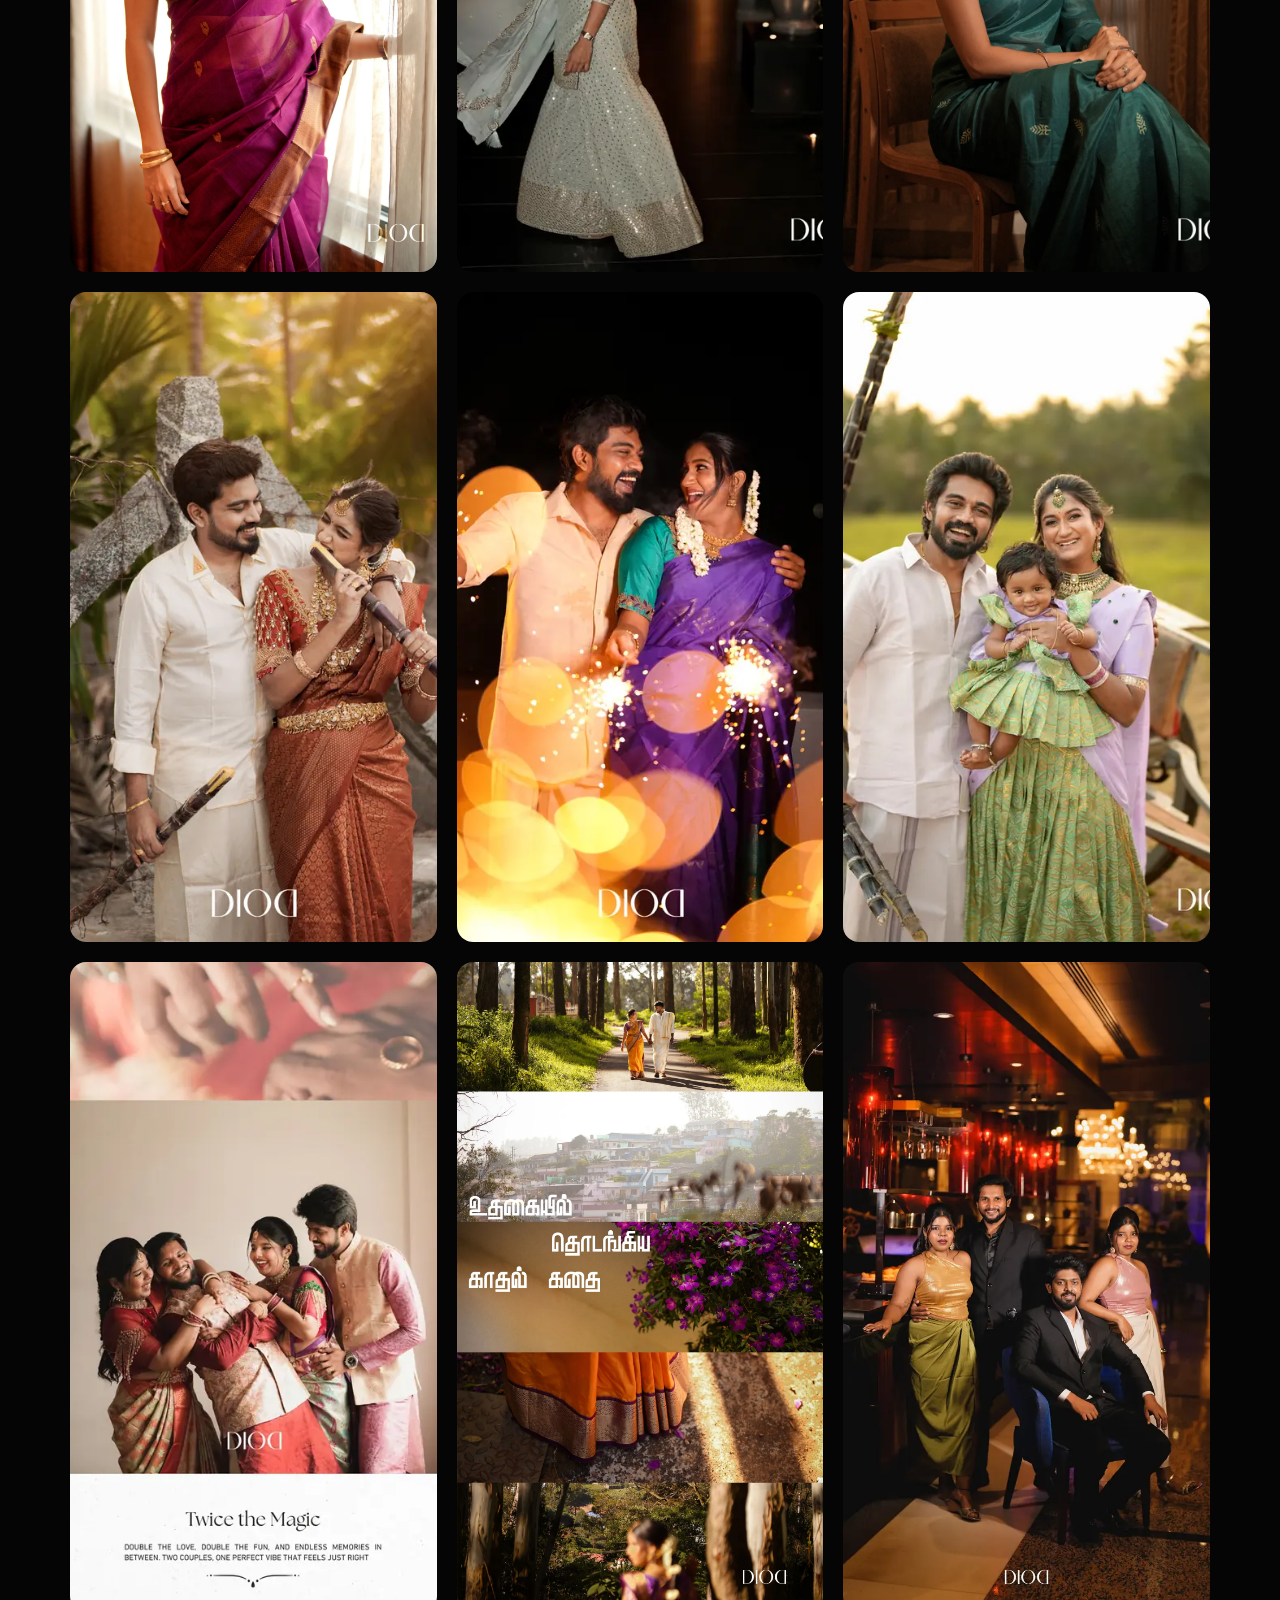
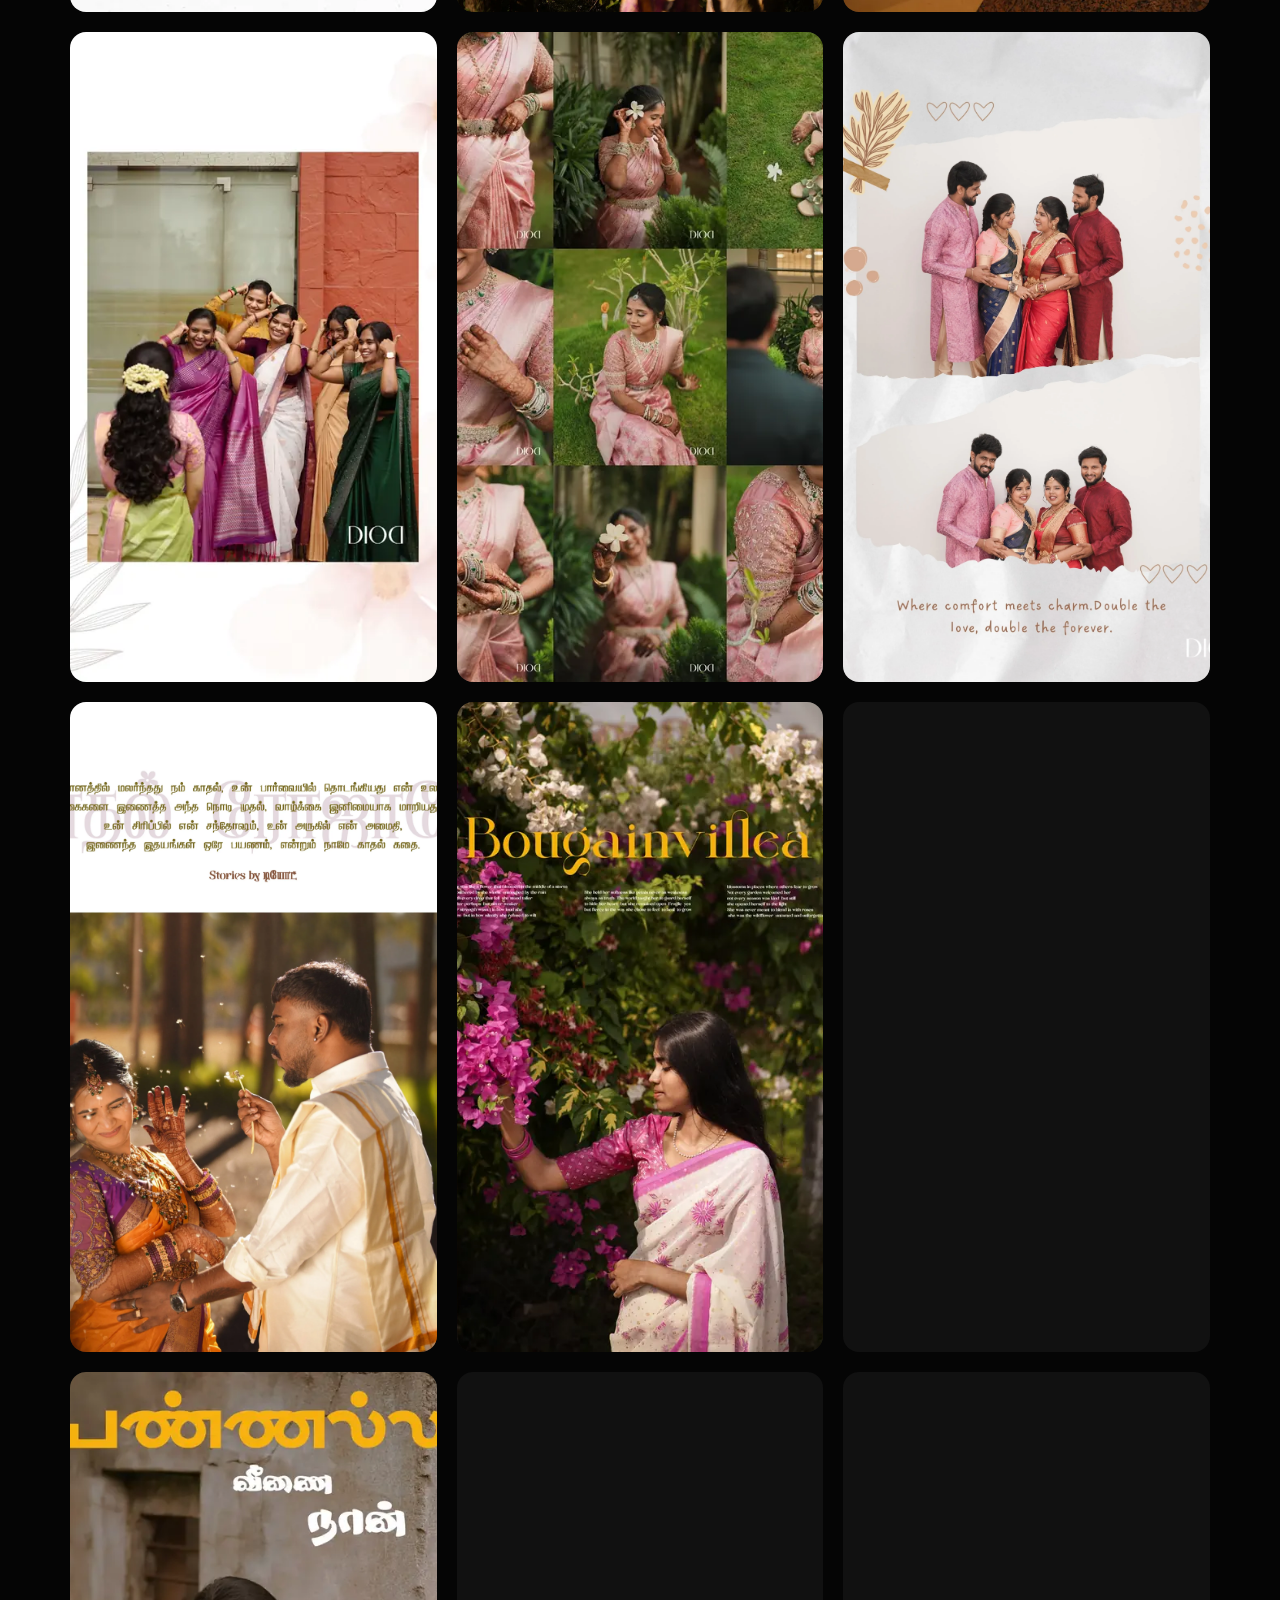
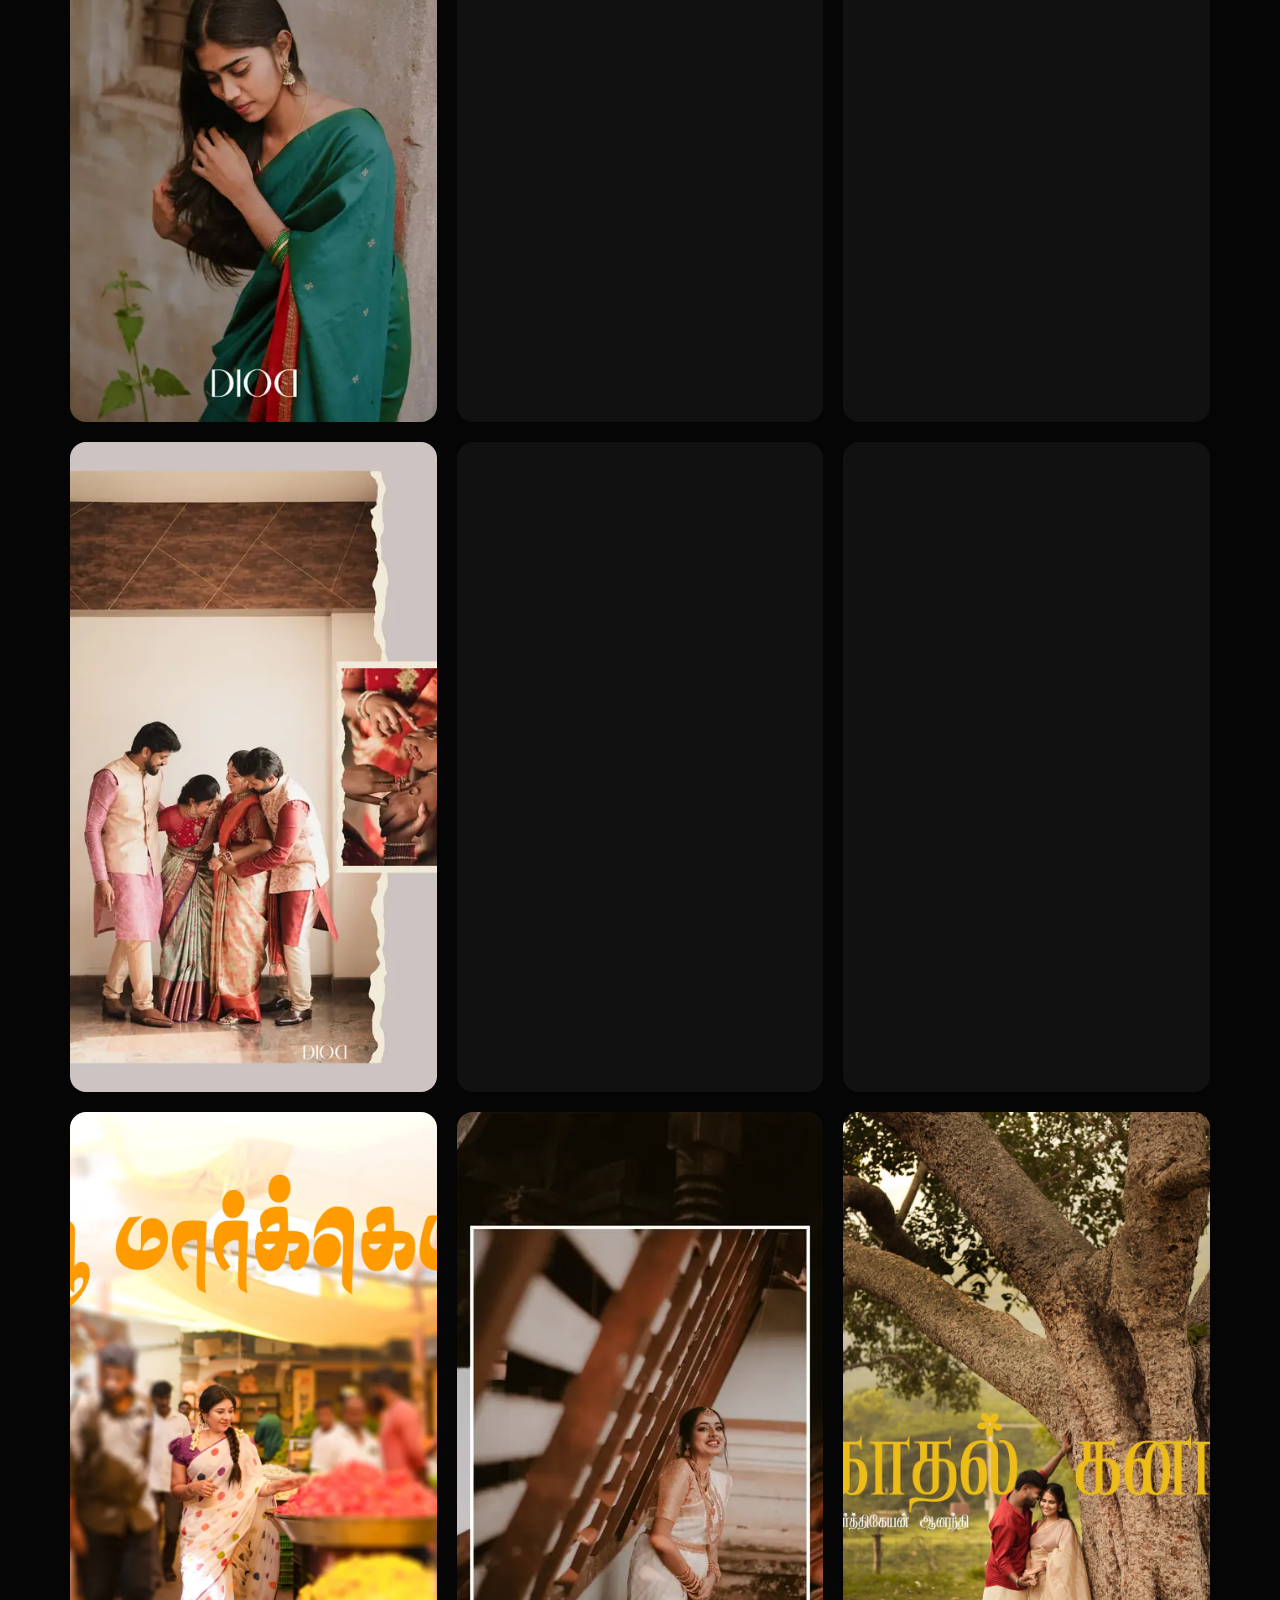
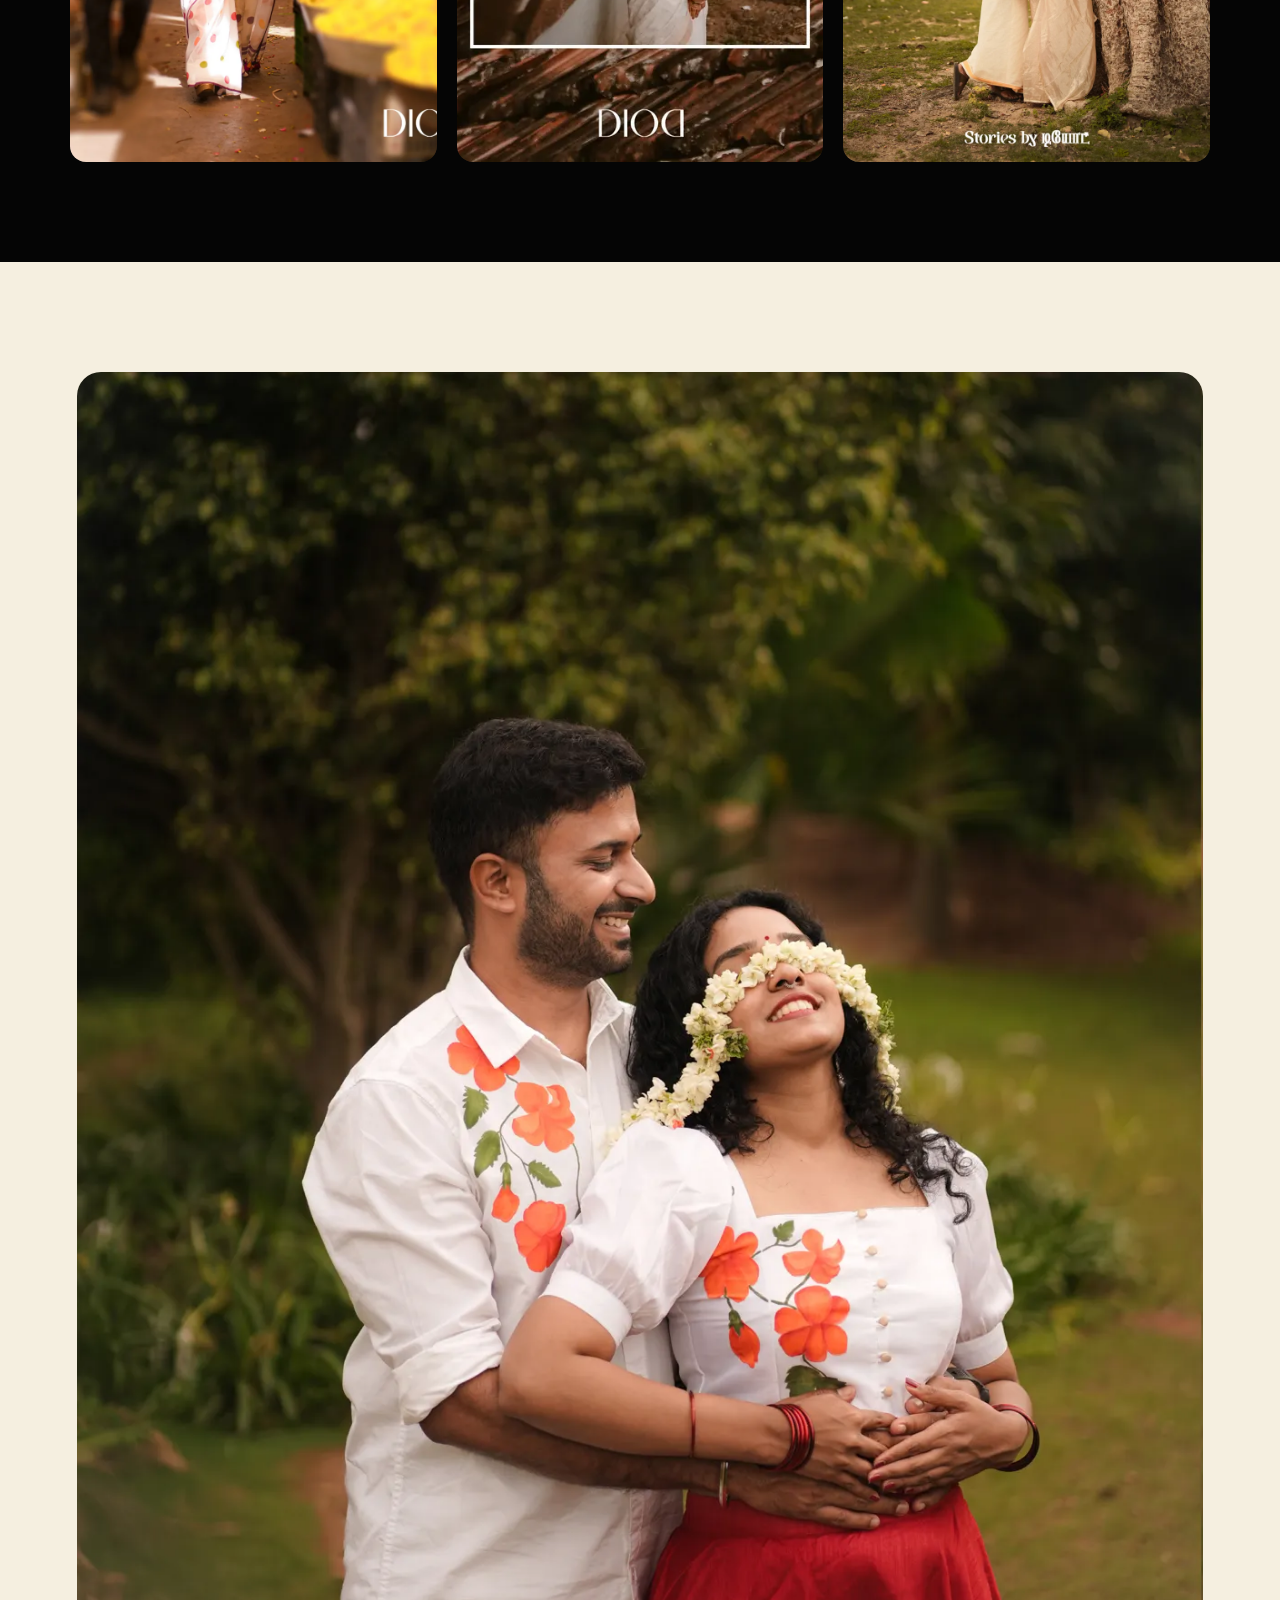
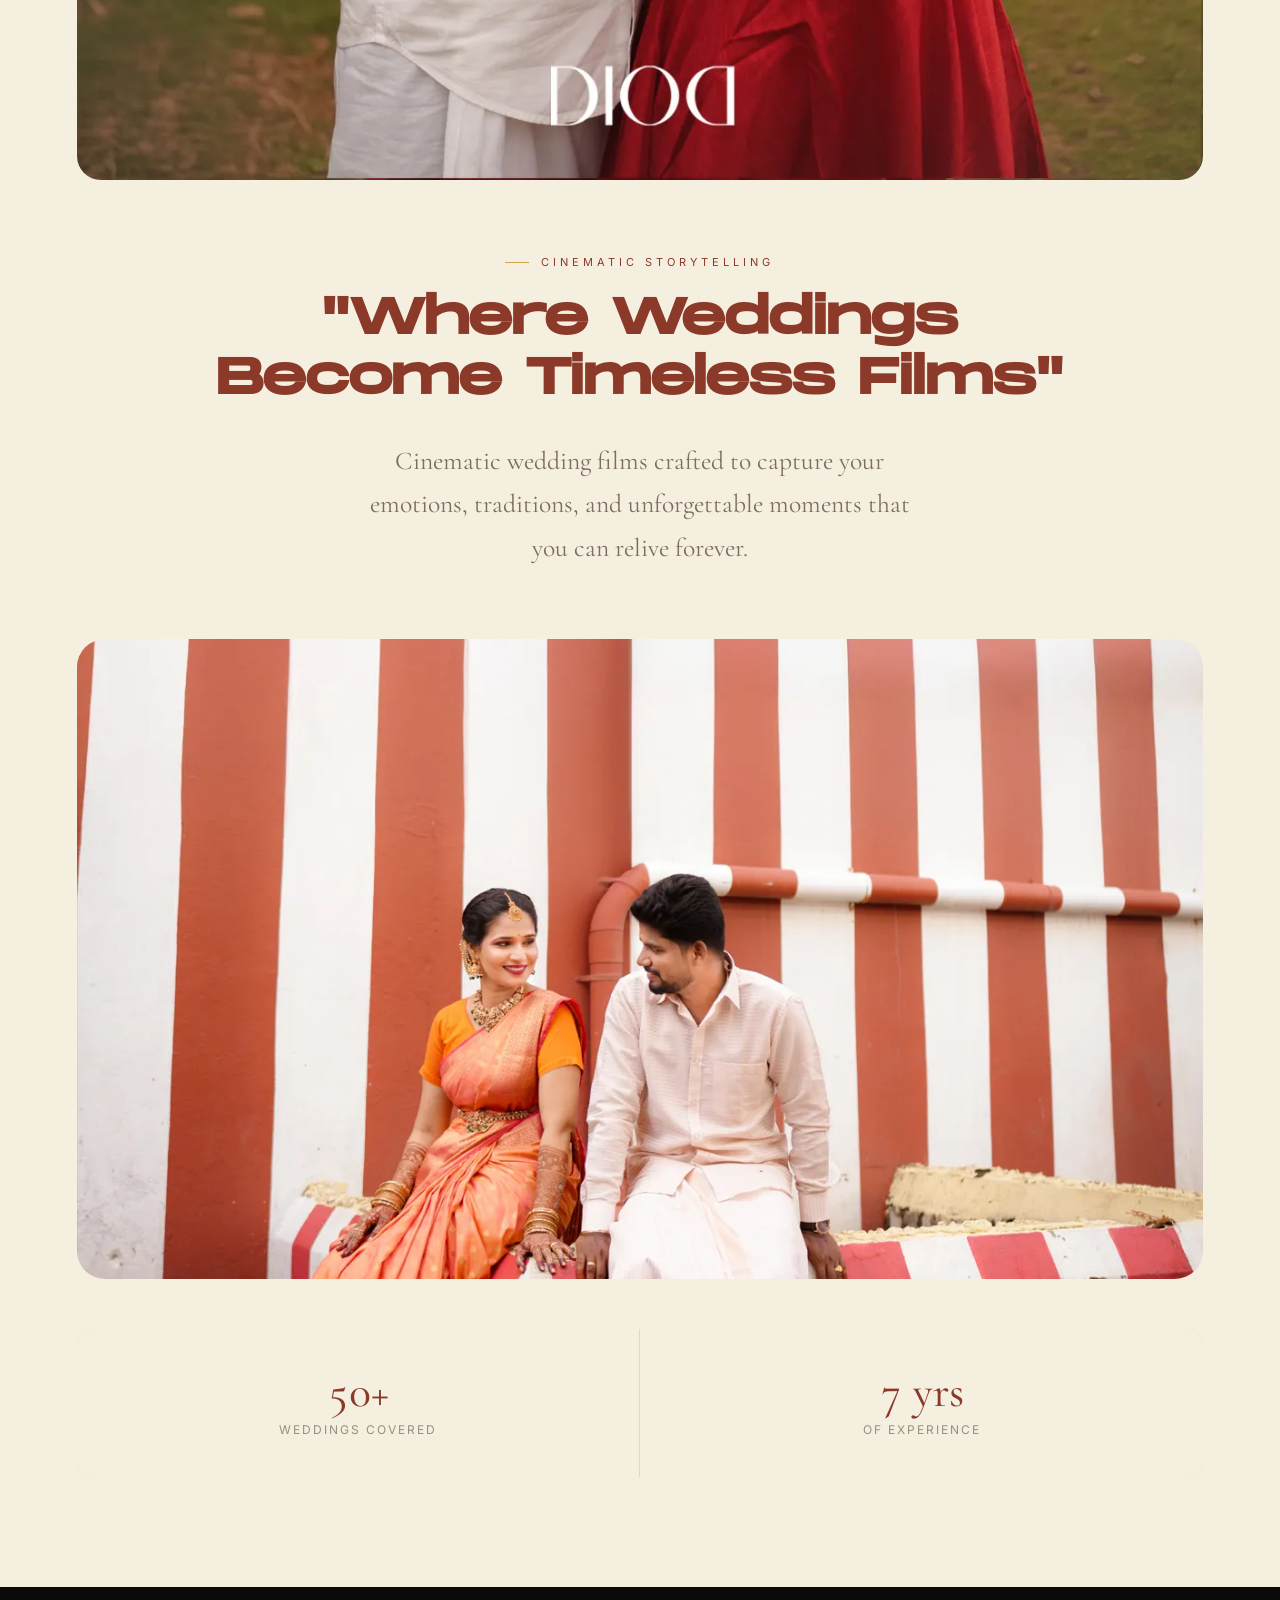
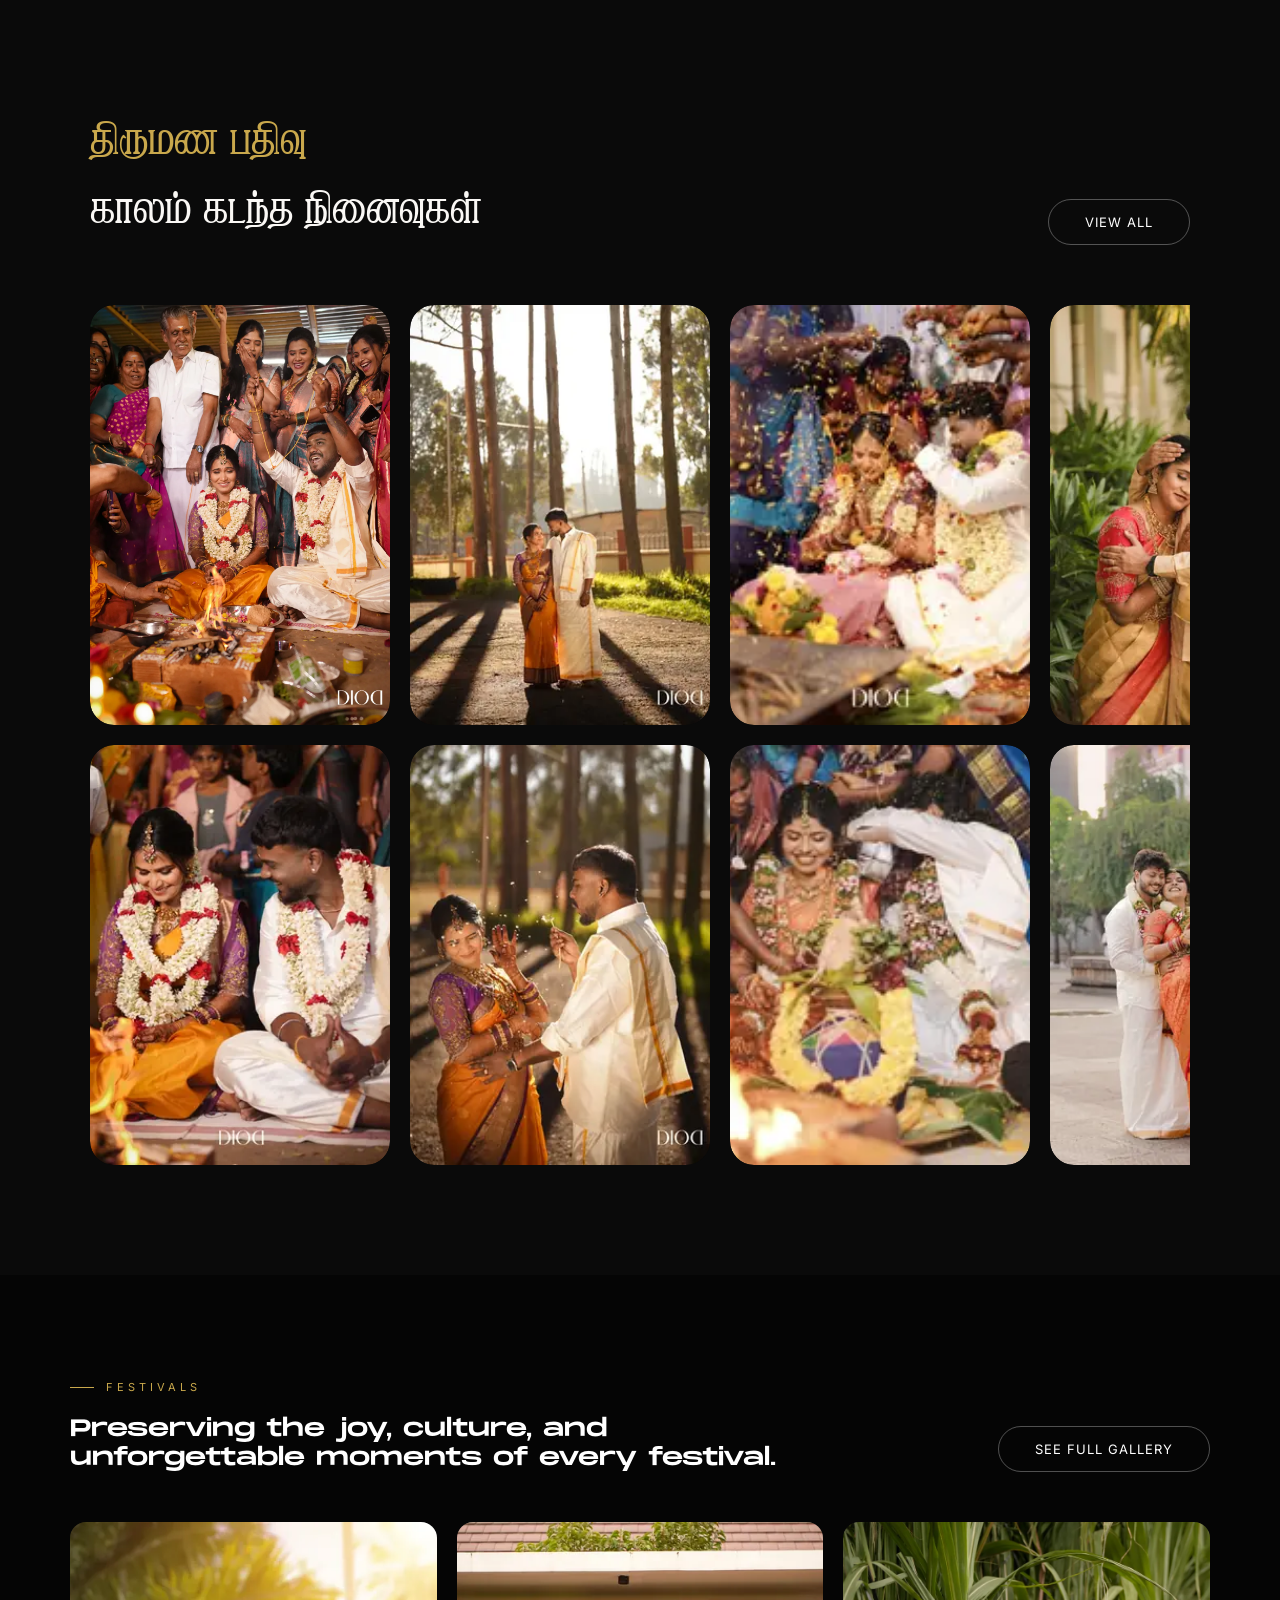
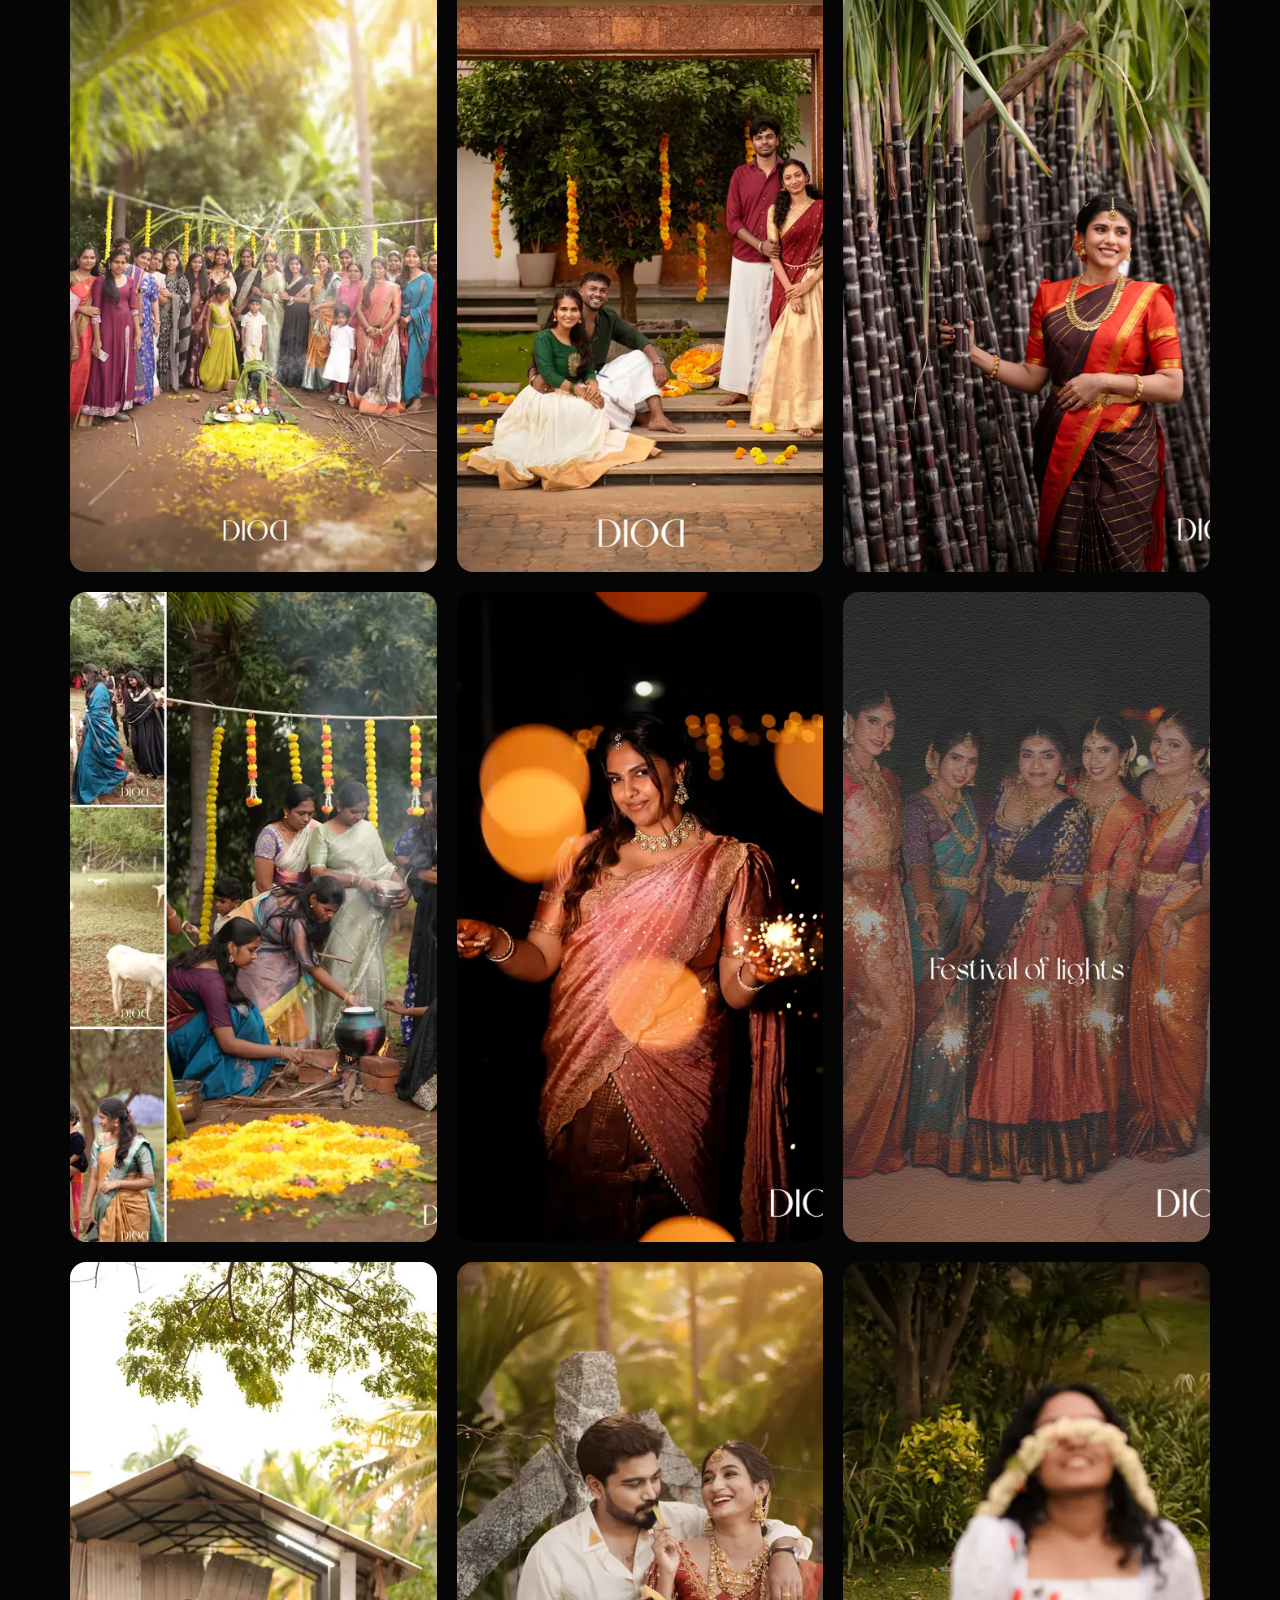
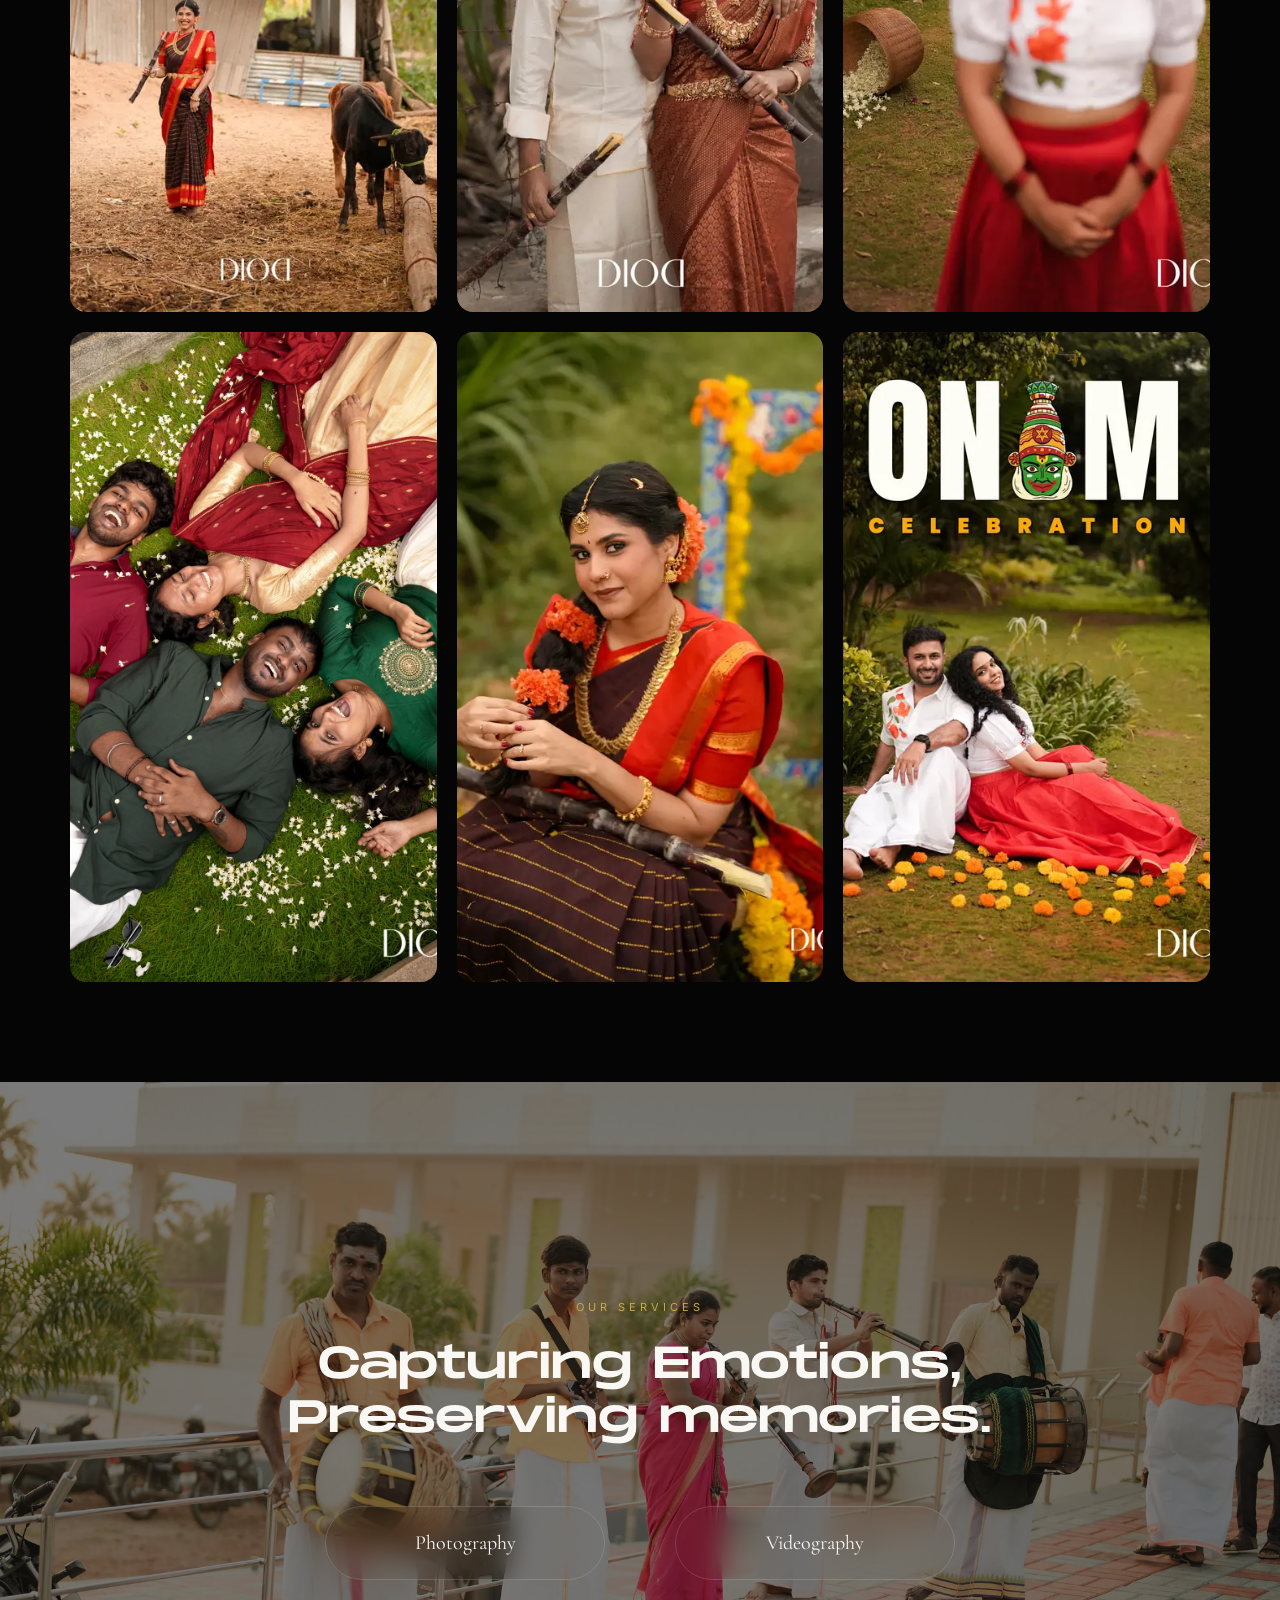
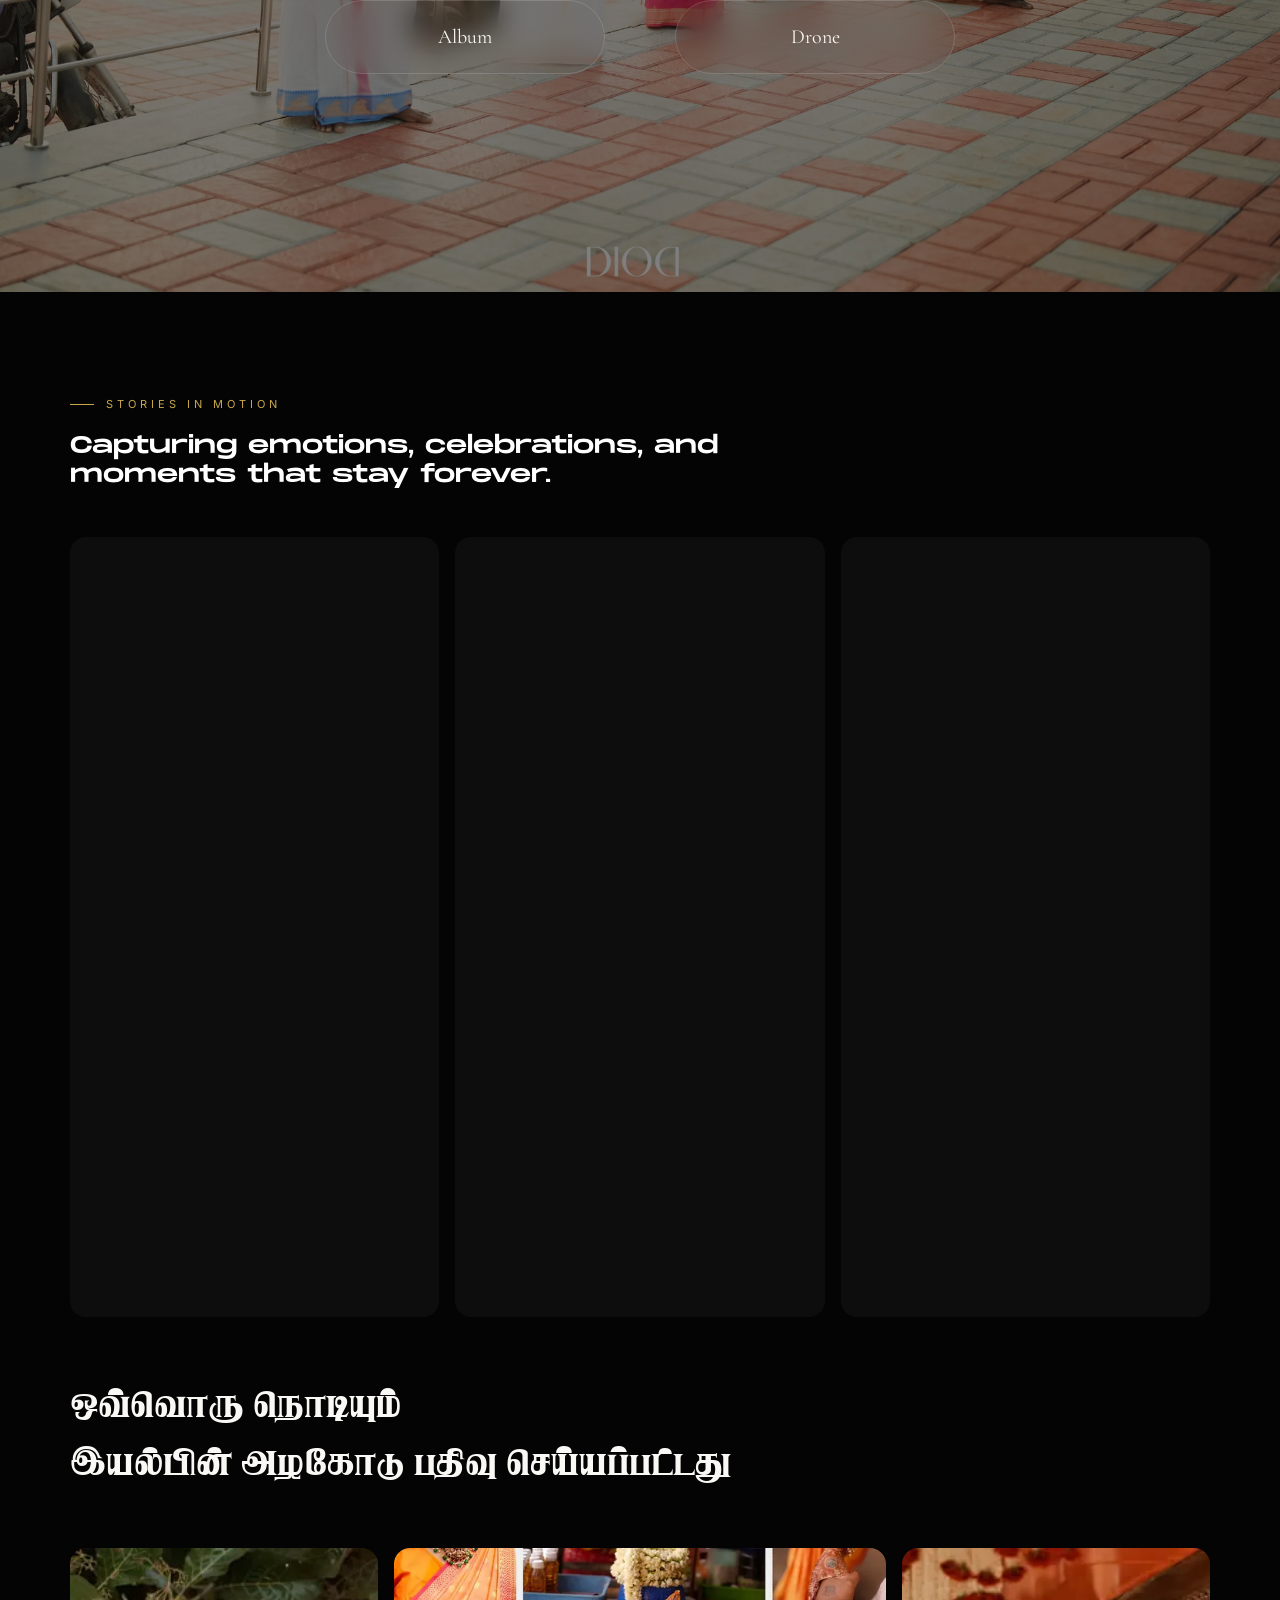
==== commit d5c0c608: "animation upd-1" ====
--- a/index.html
+++ b/index.html
@@ -2412,10 +2412,14 @@
 
 
 <!-- =========================================================
-     WEDDING ANIMATION IMAGE PRELOADER
-     iOS / WhatsApp in-app browsers can skip native lazy images
-     inside continuously transformed rows. We load all wedding
-     row images before the animation reaches the viewport.
+     WEDDING SEAMLESS LOOP + RELIABLE IMAGE LOADER
+
+     - Loads wedding images before the section reaches viewport
+     - Waits for all images to finish (no 4.5s forced start)
+     - Retries failed images once
+     - Removes truly failed cards so no black/empty card remains
+     - Duplicates each row after load so animation loops forever
+       without a black gap at the end
      ========================================================= -->
 
 <script>
@@ -2425,62 +2429,158 @@
     const section = document.querySelector(".wedding-series");
     if (!section) return;
 
+    const rows = Array.from(
+        section.querySelectorAll(".parallax-row")
+    );
+
     const images = Array.from(
         section.querySelectorAll("img.wedding-lazy[data-src]")
     );
 
-    if (!images.length) {
-        section.classList.add("wedding-ready");
-        return;
+    let started = false;
+
+    function loadOneImage(img) {
+        return new Promise((resolve) => {
+            const source = img.dataset.src;
+            const sourceSet = img.dataset.srcset || "";
+            let retryCount = 0;
+            let settled = false;
+
+            function cleanup() {
+                img.removeEventListener("load", handleLoad);
+                img.removeEventListener("error", handleError);
+            }
+
+            function finish(success) {
+                if (settled) return;
+                settled = true;
+                cleanup();
+
+                if (success) {
+                    img.classList.add("wedding-loaded");
+                    img.dataset.weddingDone = "true";
+                } else {
+                    /* Never leave an empty black card in the strip. */
+                    const card = img.closest(".gallery-card");
+                    if (card) card.remove();
+                }
+
+                resolve(success);
+            }
+
+            function handleLoad() {
+                if (img.naturalWidth > 0) {
+                    finish(true);
+                } else {
+                    handleError();
+                }
+            }
+
+            function handleError() {
+                if (settled) return;
+
+                if (retryCount < 1) {
+                    retryCount += 1;
+
+                    /* One retry helps on weak LTE / in-app browsers. */
+                    window.setTimeout(() => {
+                        img.removeAttribute("src");
+                        img.removeAttribute("srcset");
+
+                        requestAnimationFrame(() => {
+                            if (sourceSet) img.srcset = sourceSet;
+                            img.src = source;
+                        });
+                    }, 250);
+
+                    return;
+                }
+
+                finish(false);
+            }
+
+            img.addEventListener("load", handleLoad);
+            img.addEventListener("error", handleError);
+
+            /* Give nearby wedding assets normal priority once loading begins. */
+            img.fetchPriority = "auto";
+
+            if (sourceSet) {
+                img.srcset = sourceSet;
+            }
+
+            img.src = source;
+
+            img.removeAttribute("data-src");
+            img.removeAttribute("data-srcset");
+
+            if (img.complete) {
+                if (img.naturalWidth > 0) {
+                    finish(true);
+                } else if (img.currentSrc || img.src) {
+                    handleError();
+                }
+            }
+        });
     }
 
-    let started = false;
-
-    function loadWeddingImages() {
+    function buildSeamlessLoop() {
+        rows.forEach((row) => {
+            if (row.dataset.loopBuilt === "true") return;
+
+            const originalCards = Array.from(row.children);
+            if (!originalCards.length) return;
+
+            /*
+             * Measure exact distance from the first card to where the
+             * duplicated first card will begin. This avoids a tiny jump
+             * caused by flex gap when using a simple translateX(-50%).
+             */
+            const styles = getComputedStyle(row);
+            const gap = parseFloat(styles.columnGap || styles.gap || "0") || 0;
+
+            const first = originalCards[0];
+            const last = originalCards[originalCards.length - 1];
+
+            const sequenceWidth =
+                (last.offsetLeft + last.offsetWidth - first.offsetLeft) + gap;
+
+            originalCards.forEach((card) => {
+                const clone = card.cloneNode(true);
+                clone.setAttribute("aria-hidden", "true");
+
+                clone.querySelectorAll("img").forEach((cloneImg) => {
+                    cloneImg.loading = "eager";
+                    cloneImg.decoding = "async";
+                });
+
+                row.appendChild(clone);
+            });
+
+            row.style.setProperty(
+                "--loop-distance",
+                sequenceWidth + "px"
+            );
+
+            row.dataset.loopBuilt = "true";
+        });
+    }
+
+    async function loadWeddingImages() {
         if (started) return;
         started = true;
 
-        let completed = 0;
-
-        const finishOne = (img) => {
-            if (img.dataset.weddingDone === "true") return;
-
-            img.dataset.weddingDone = "true";
-            img.classList.add("wedding-loaded");
-            completed += 1;
-
-            if (completed >= images.length) {
+        if (images.length) {
+            await Promise.all(images.map(loadOneImage));
+        }
+
+        /* Wait one frame so layout measurements include removed failed cards. */
+        requestAnimationFrame(() => {
+            requestAnimationFrame(() => {
+                buildSeamlessLoop();
                 section.classList.add("wedding-ready");
-            }
-        };
-
-        images.forEach((img) => {
-            const onDone = () => finishOne(img);
-
-            img.addEventListener("load", onDone, { once: true });
-            img.addEventListener("error", onDone, { once: true });
-
-            if (img.dataset.srcset) {
-                img.srcset = img.dataset.srcset;
-            }
-
-            img.src = img.dataset.src;
-
-            img.removeAttribute("data-src");
-            img.removeAttribute("data-srcset");
-
-            if (img.complete && img.naturalWidth > 0) {
-                finishOne(img);
-            }
+            });
         });
-
-        /*
-         * Fallback: never leave the animation paused because
-         * one slow/broken image failed to report completion.
-         */
-        window.setTimeout(() => {
-            section.classList.add("wedding-ready");
-        }, 4500);
     }
 
     if (!("IntersectionObserver" in window)) {
@@ -2496,12 +2596,8 @@
             obs.disconnect();
         },
         {
-            /*
-             * Start well before the wedding strip becomes visible.
-             * On mobile this gives the images time to download while
-             * keeping the homepage initial transfer lightweight.
-             */
-            rootMargin: "1600px 0px",
+            /* Start early enough for LTE / WhatsApp / Instagram browsers. */
+            rootMargin: "2200px 0px",
             threshold: 0.01
         }
     );
--- a/style.css
+++ b/style.css
@@ -759,6 +759,9 @@
     gap: 20px;
     width: max-content;
     will-change: transform;
+
+    /* Replaced with the exact measured width by JavaScript. */
+    --loop-distance: 50%;
 }
 
 .row-left {
@@ -800,6 +803,12 @@
     animation-play-state: running;
 }
 
+/* Keep the continuously moving rows painted smoothly on mobile. */
+.wedding-series.wedding-ready .parallax-row {
+    backface-visibility: hidden;
+    -webkit-backface-visibility: hidden;
+}
+
 .gallery-card img.wedding-lazy {
     opacity: 0;
 }
@@ -812,13 +821,23 @@
 }
 
 @keyframes moveLeft {
-    from { transform: translate3d(0,0,0); }
-    to { transform: translate3d(-50%,0,0); }
+    from {
+        transform: translate3d(0, 0, 0);
+    }
+
+    to {
+        transform: translate3d(calc(-1 * var(--loop-distance)), 0, 0);
+    }
 }
 
 @keyframes moveRight {
-    from { transform: translate3d(-50%,0,0); }
-    to { transform: translate3d(0,0,0); }
+    from {
+        transform: translate3d(calc(-1 * var(--loop-distance)), 0, 0);
+    }
+
+    to {
+        transform: translate3d(0, 0, 0);
+    }
 }
 
 /* ================================================
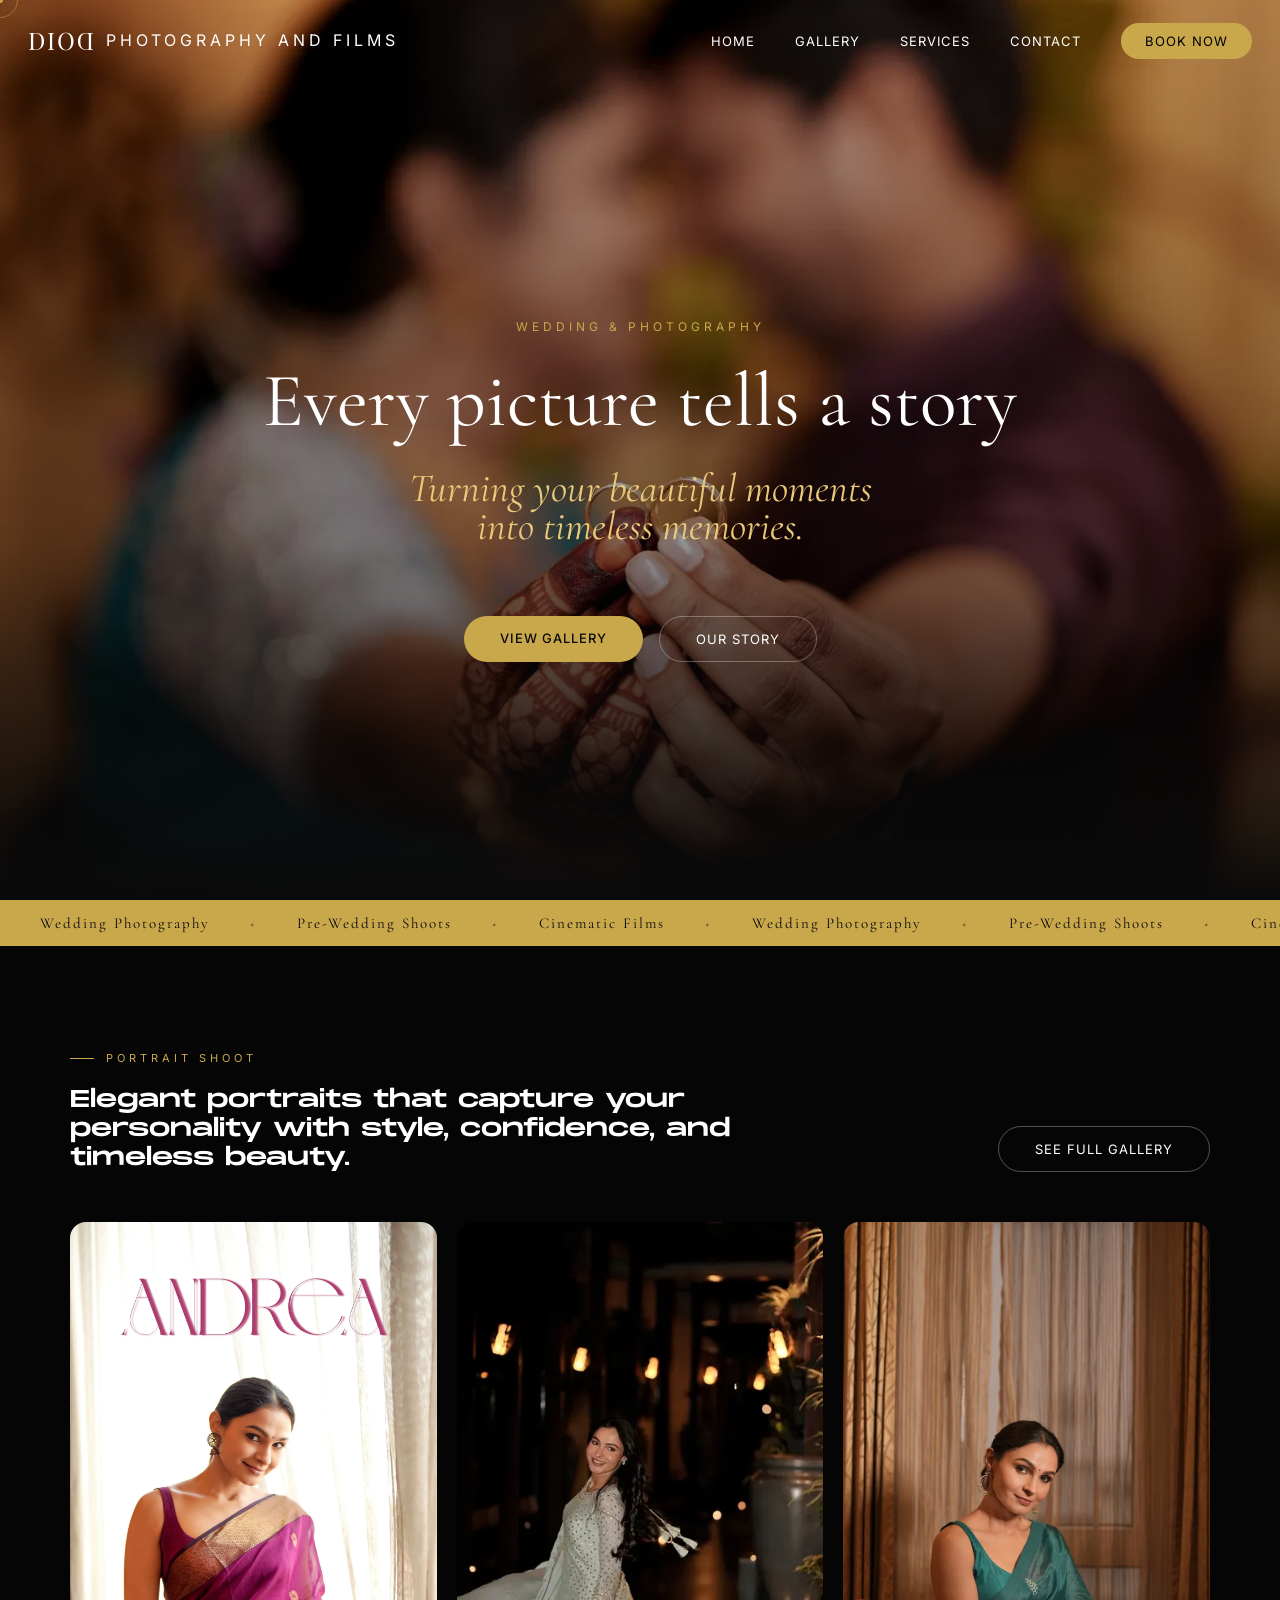
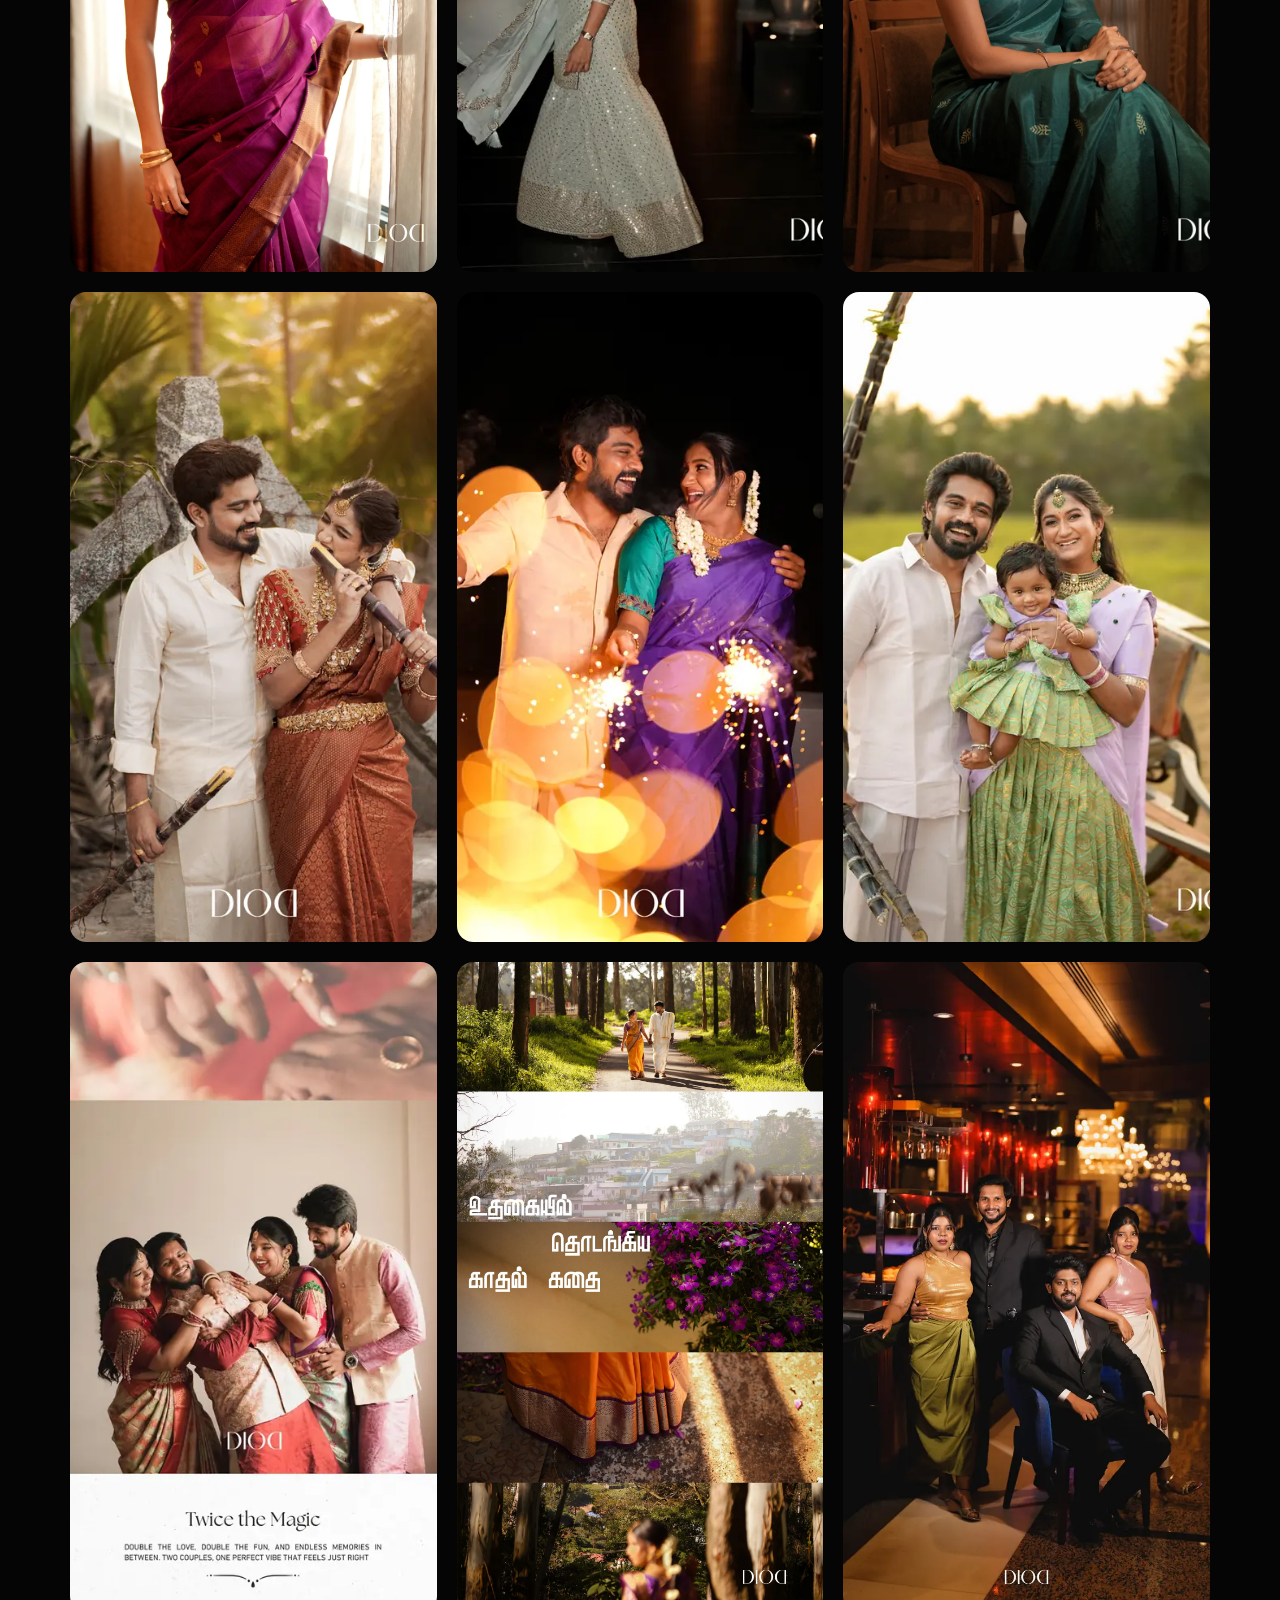
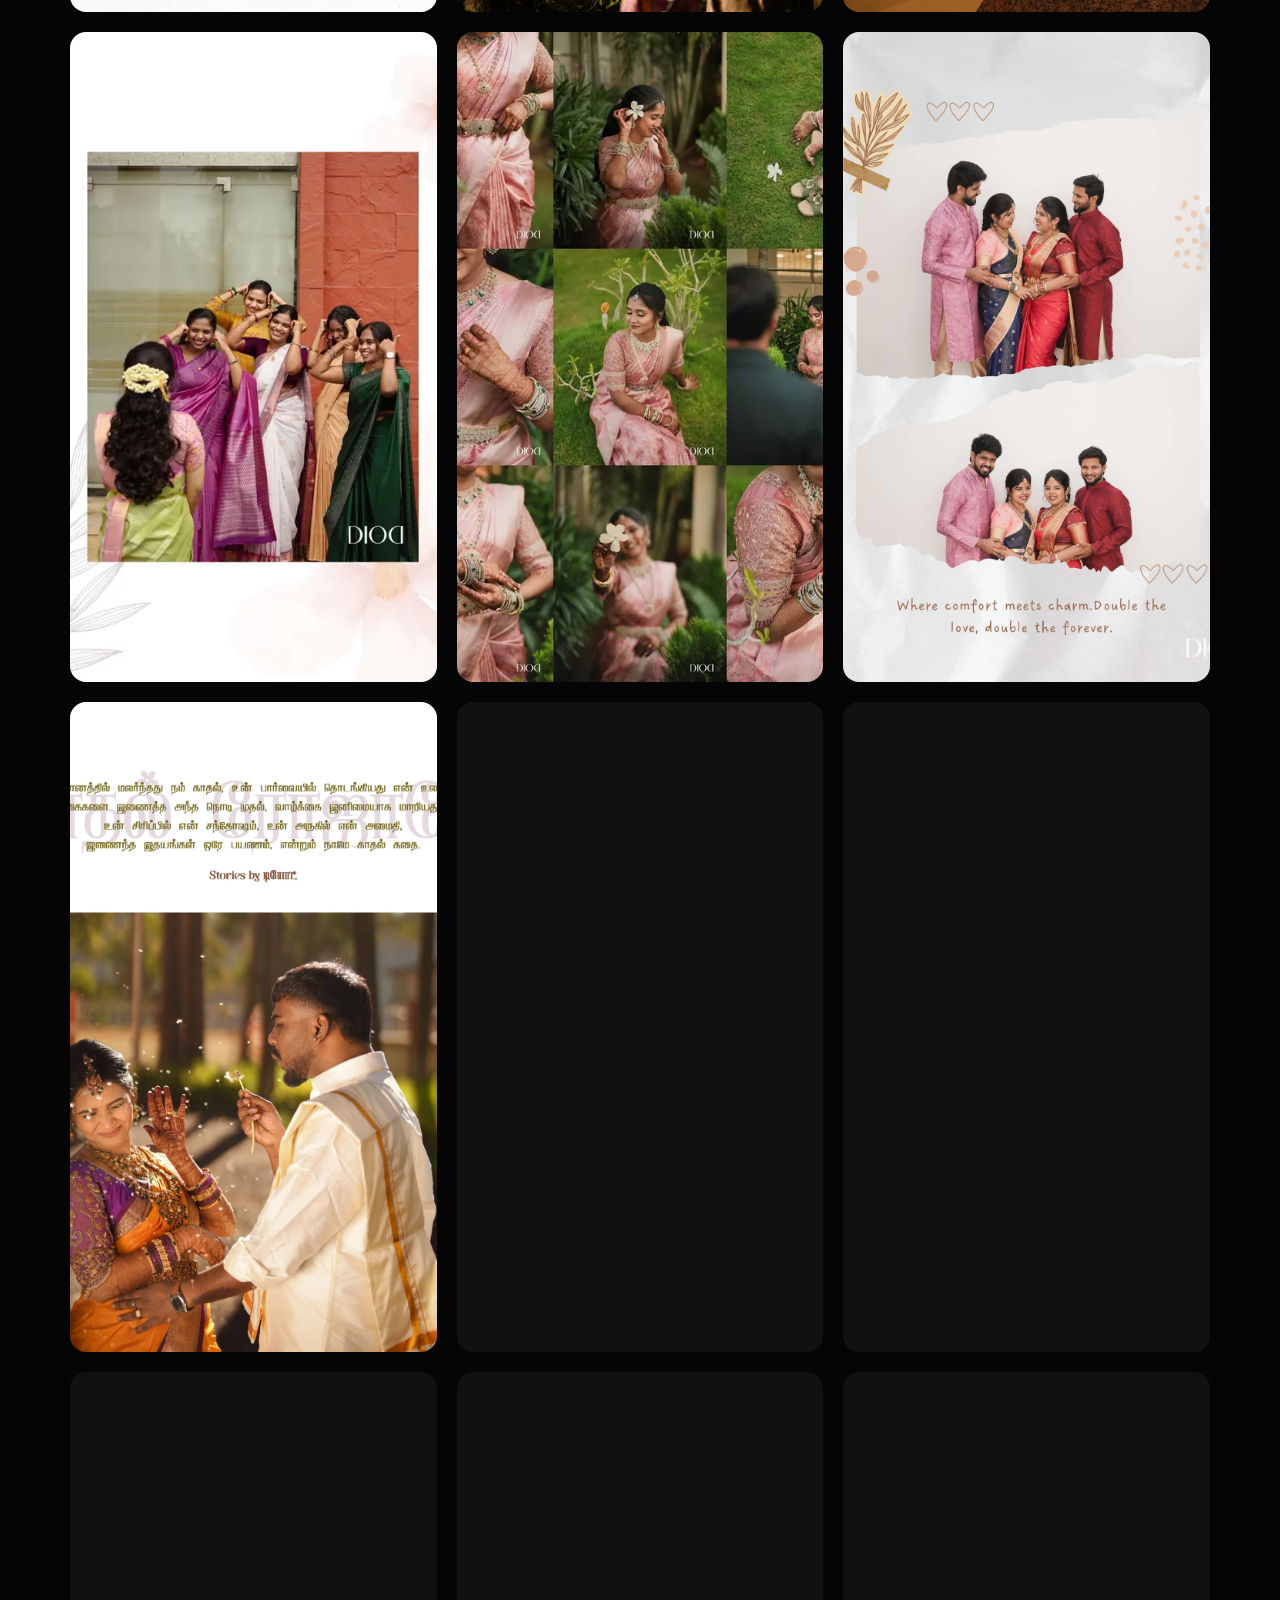
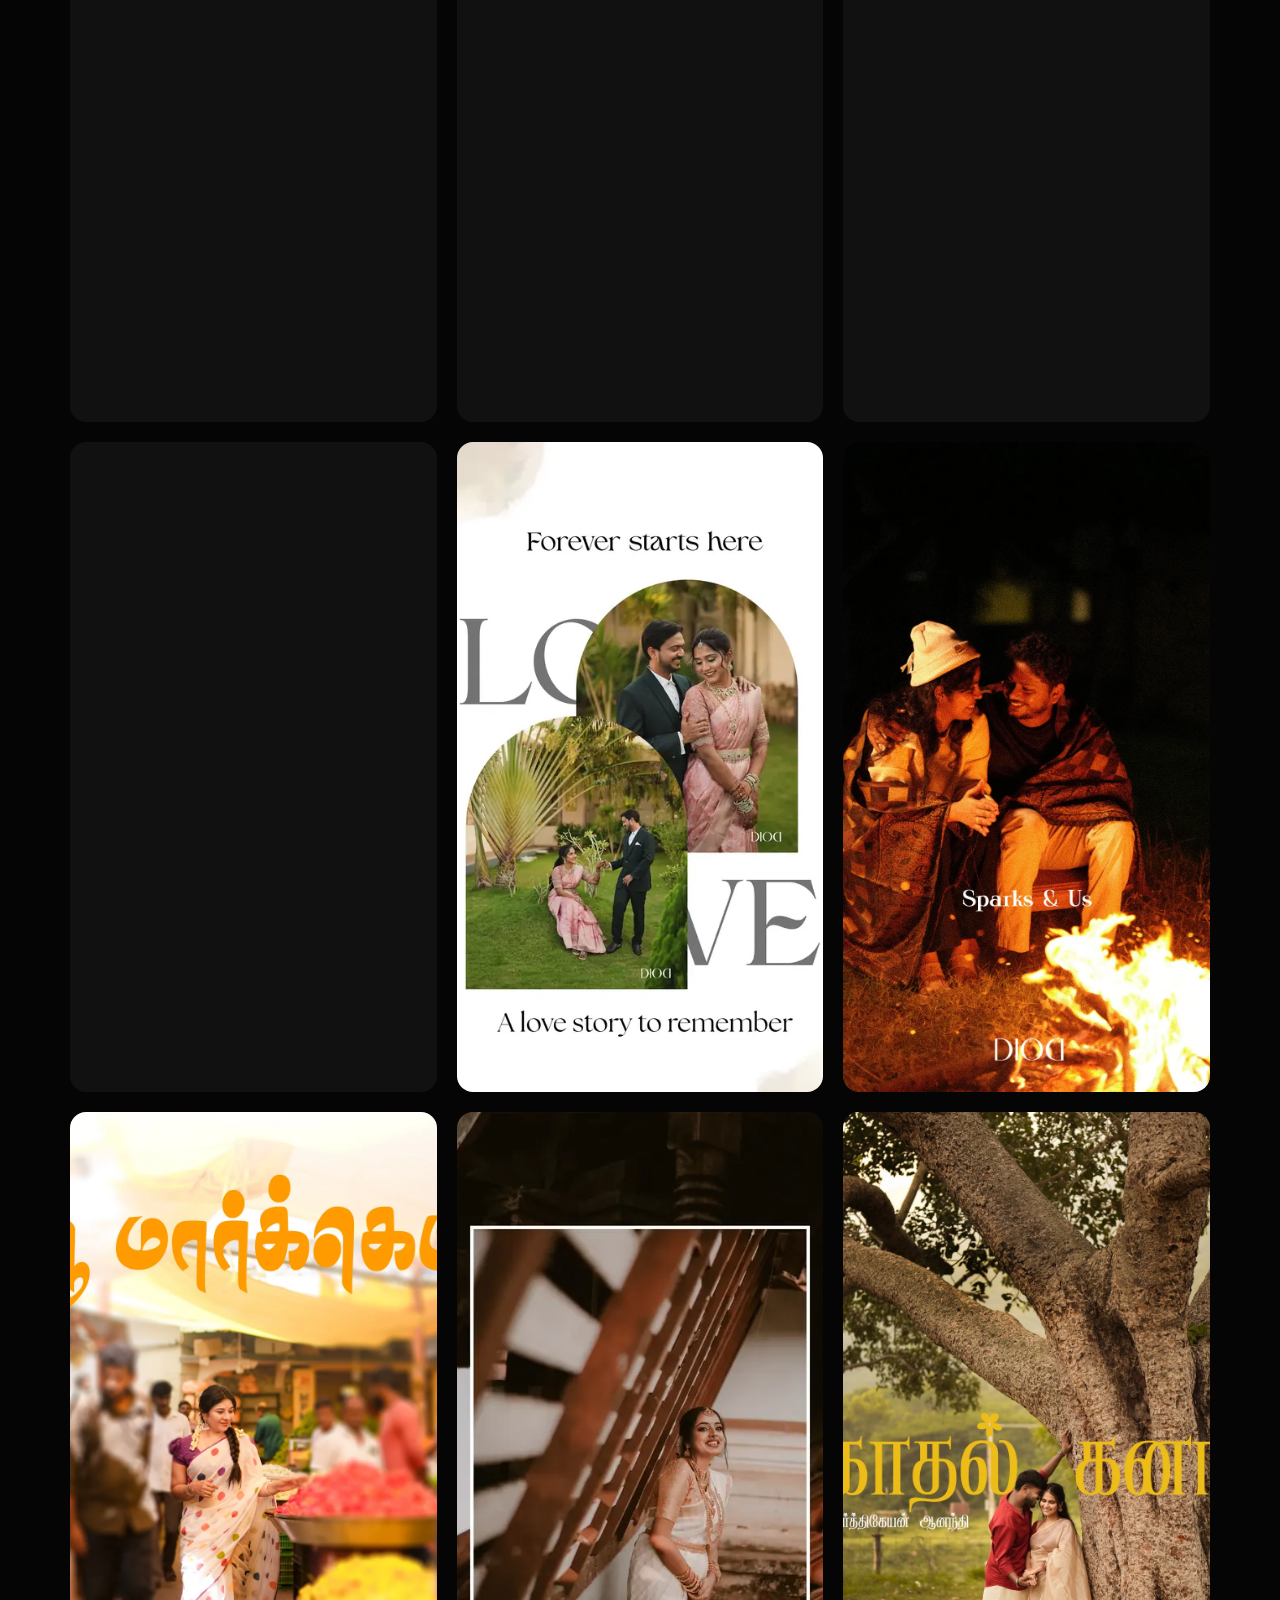
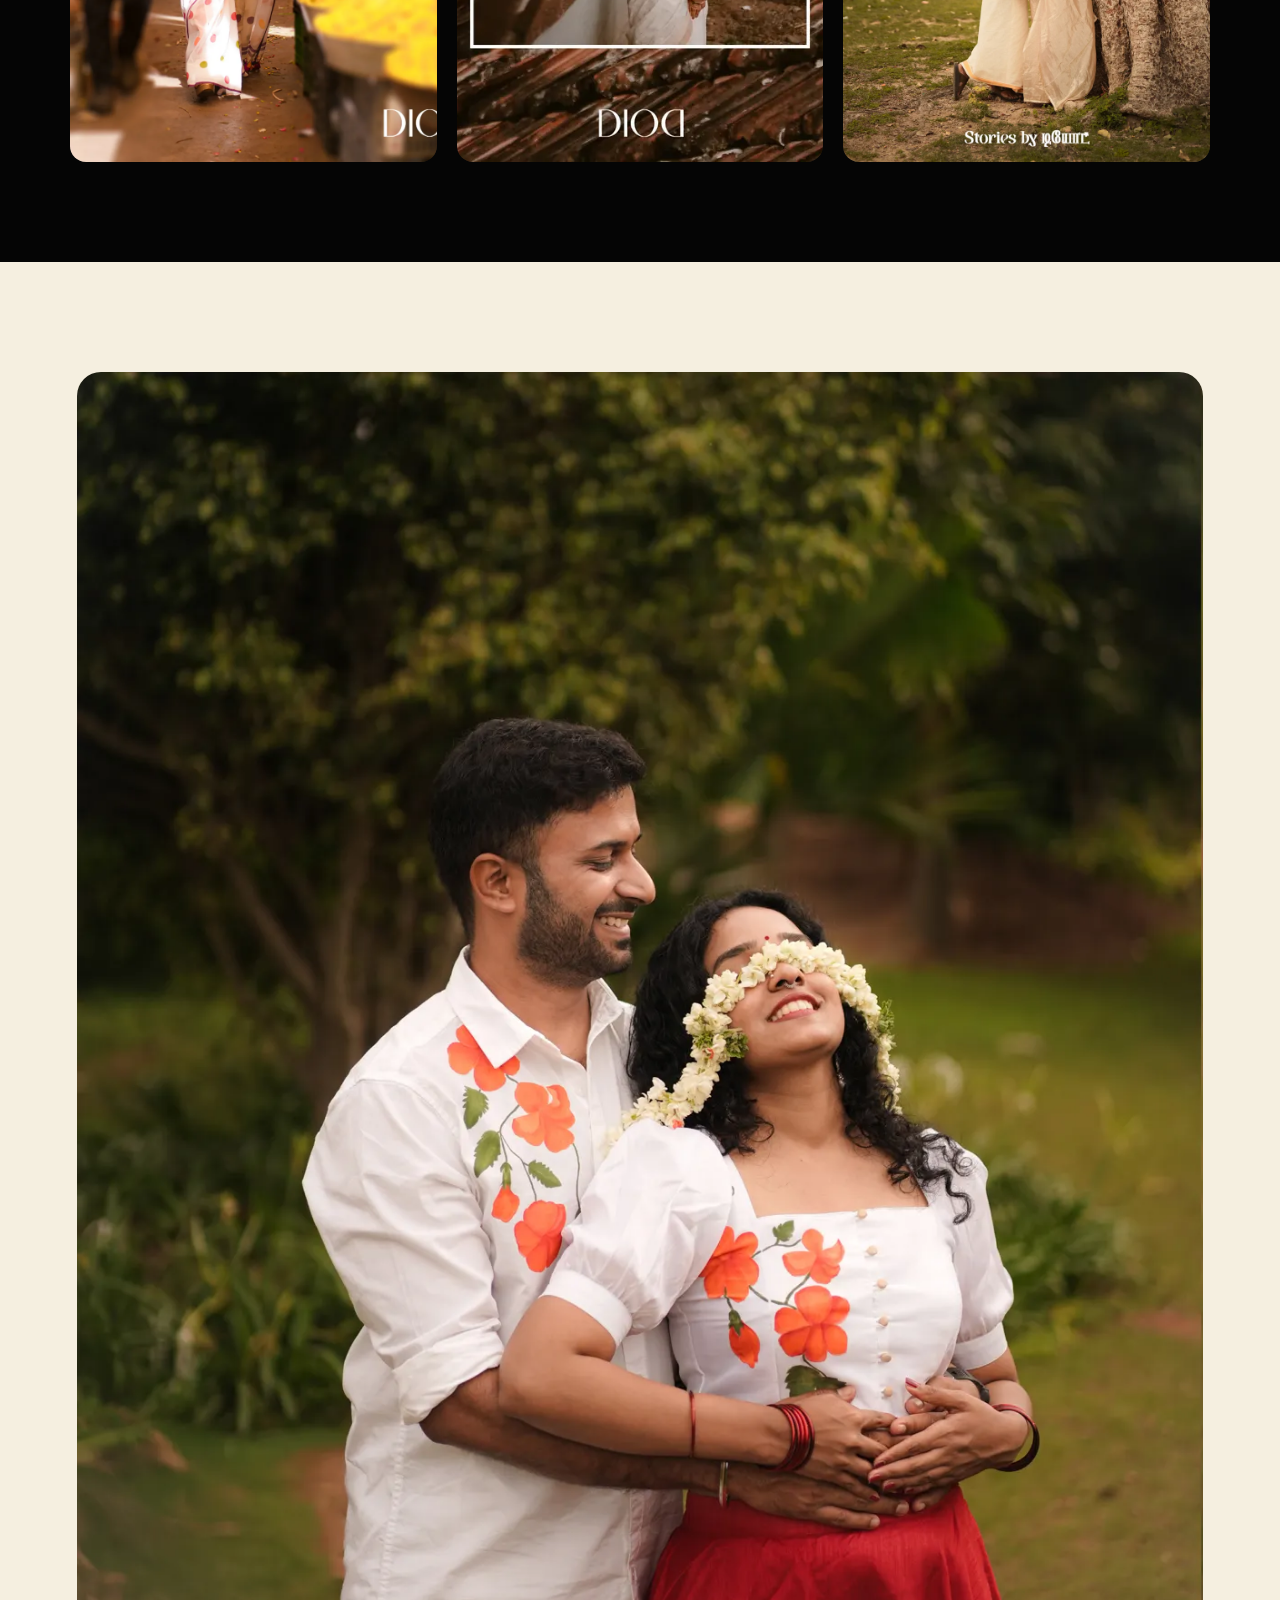
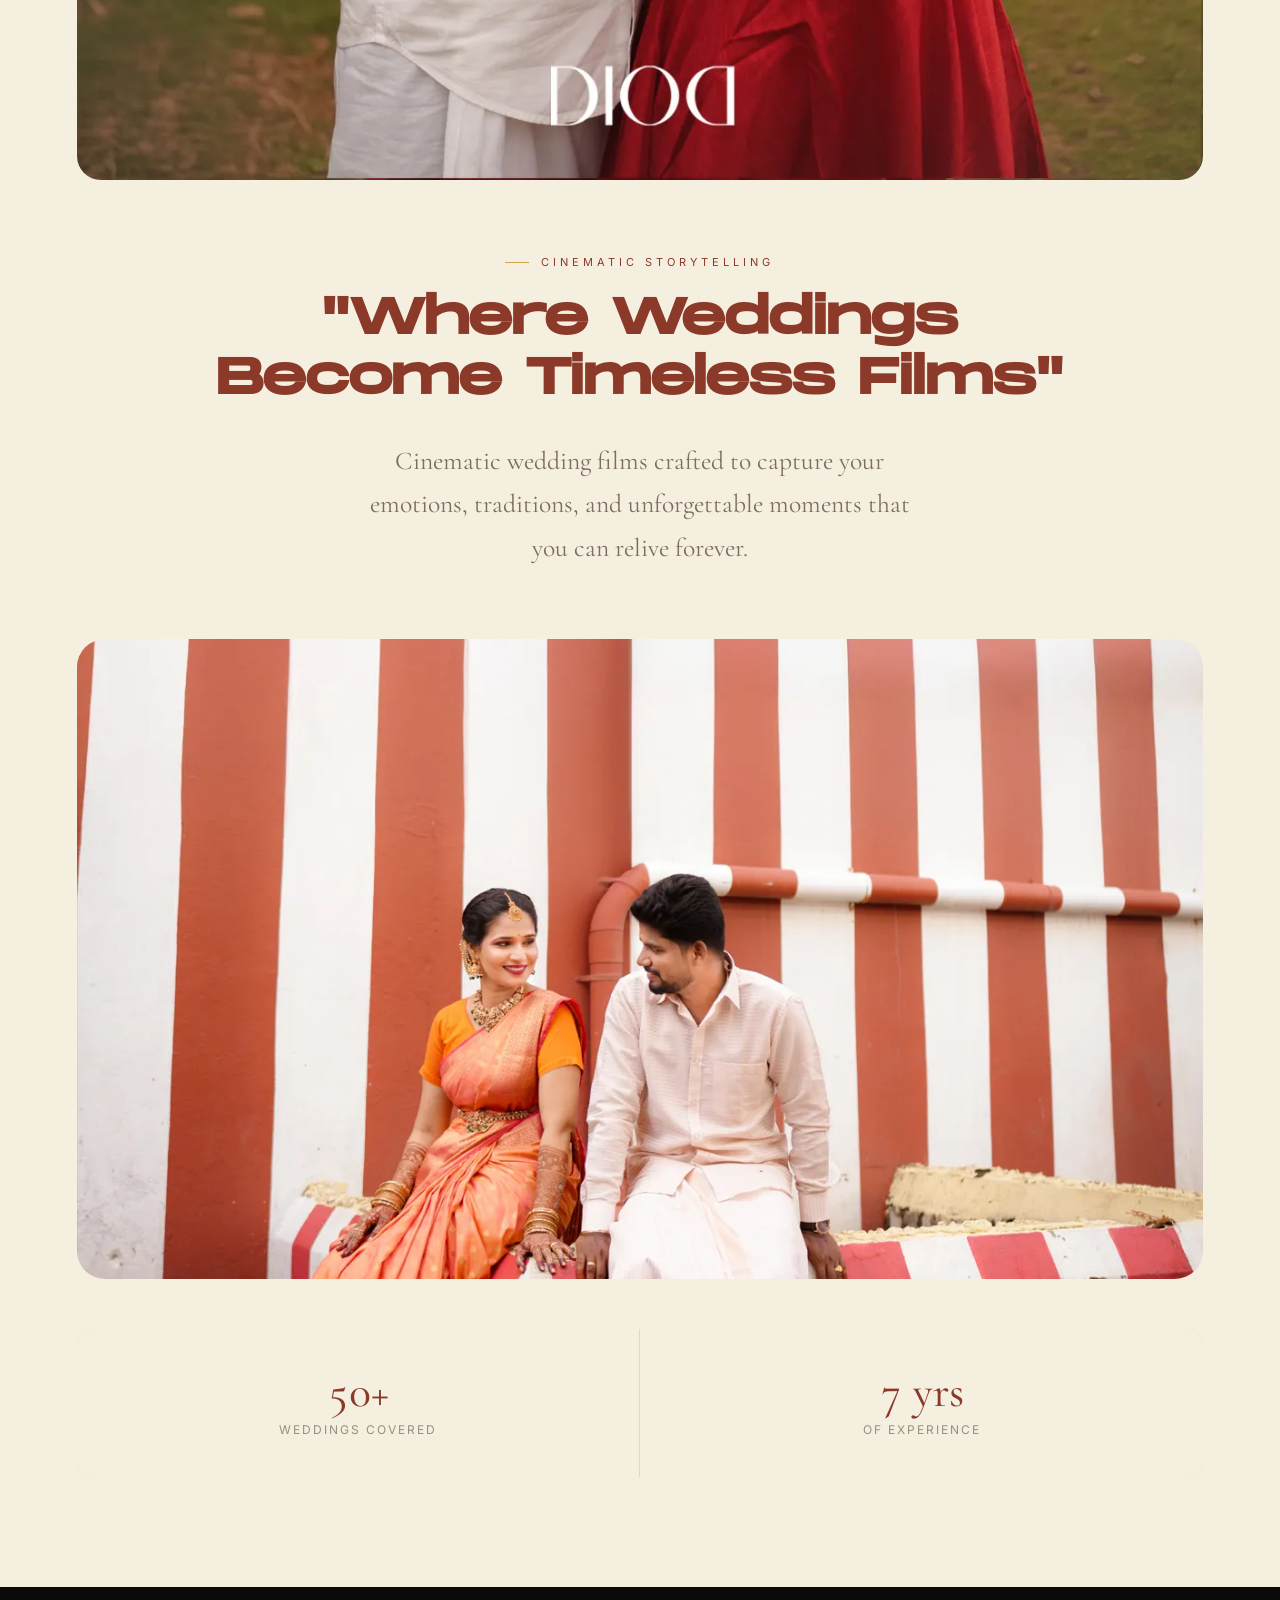
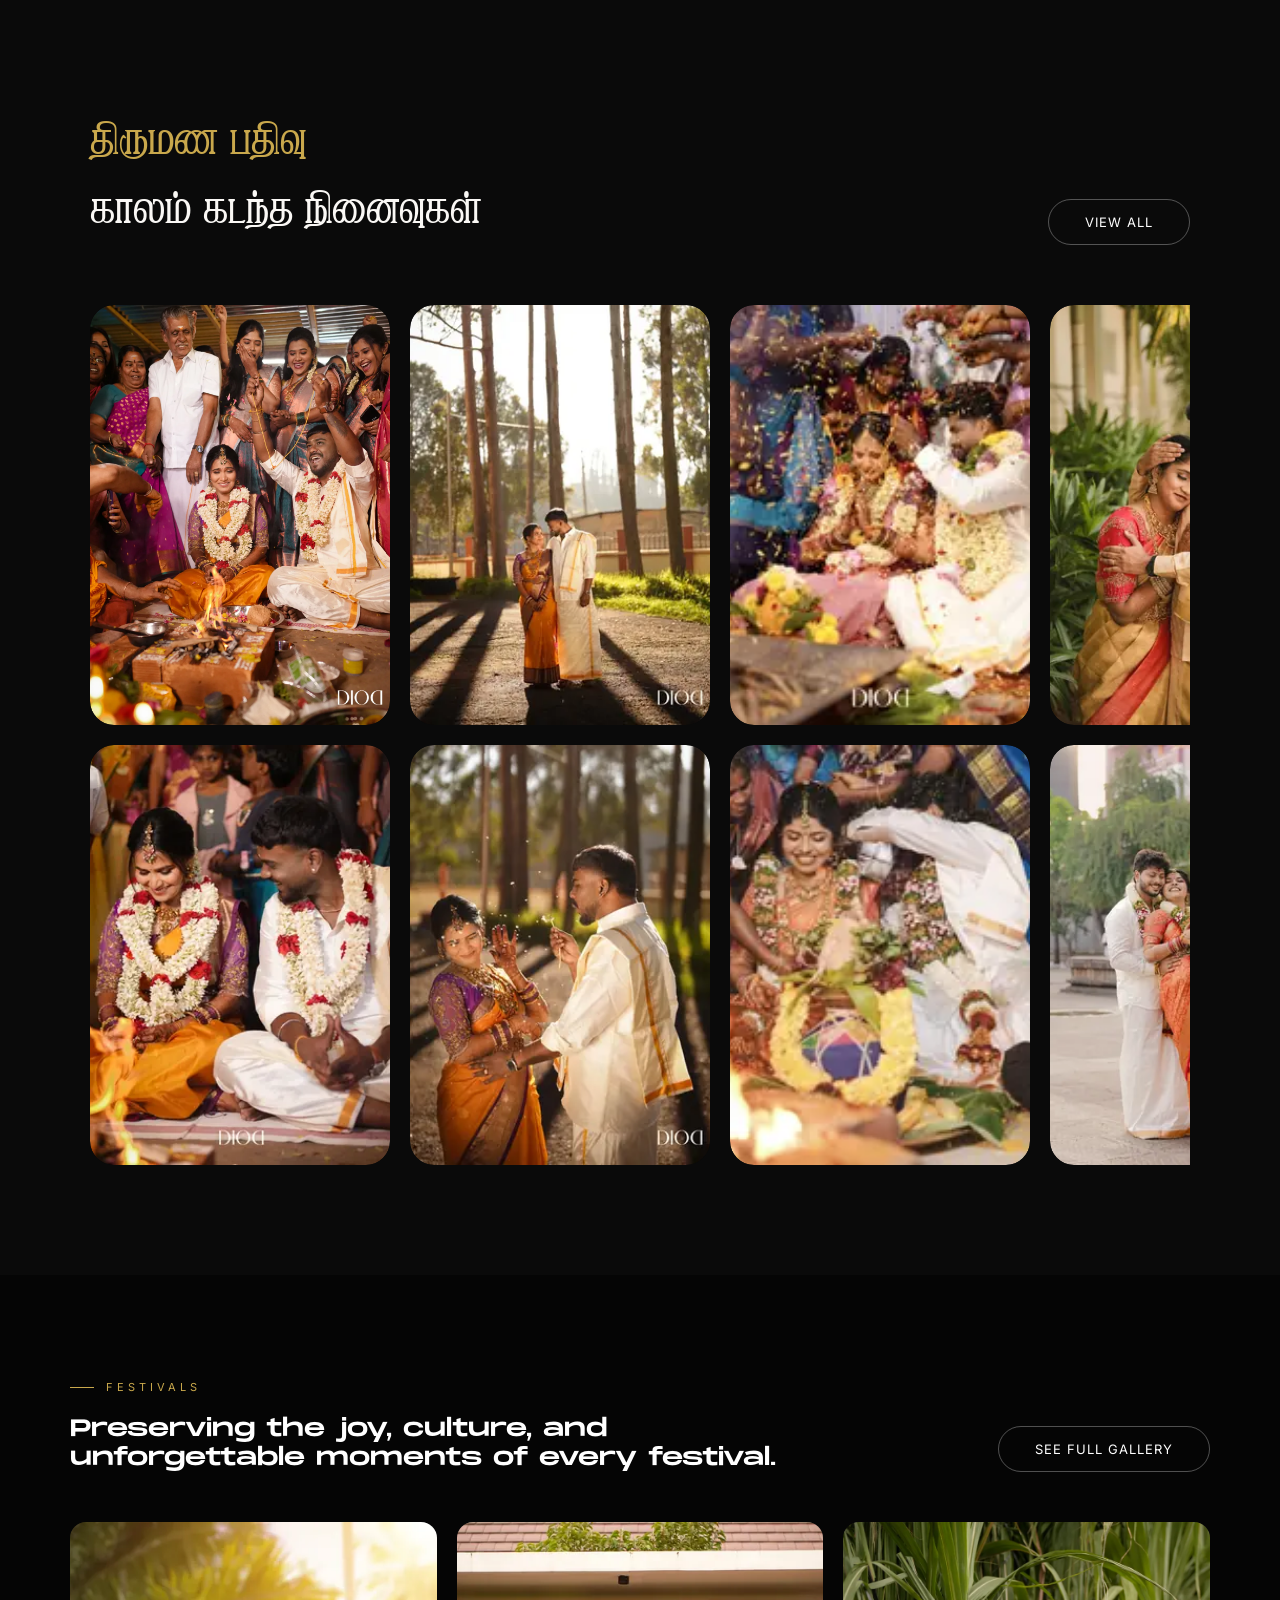
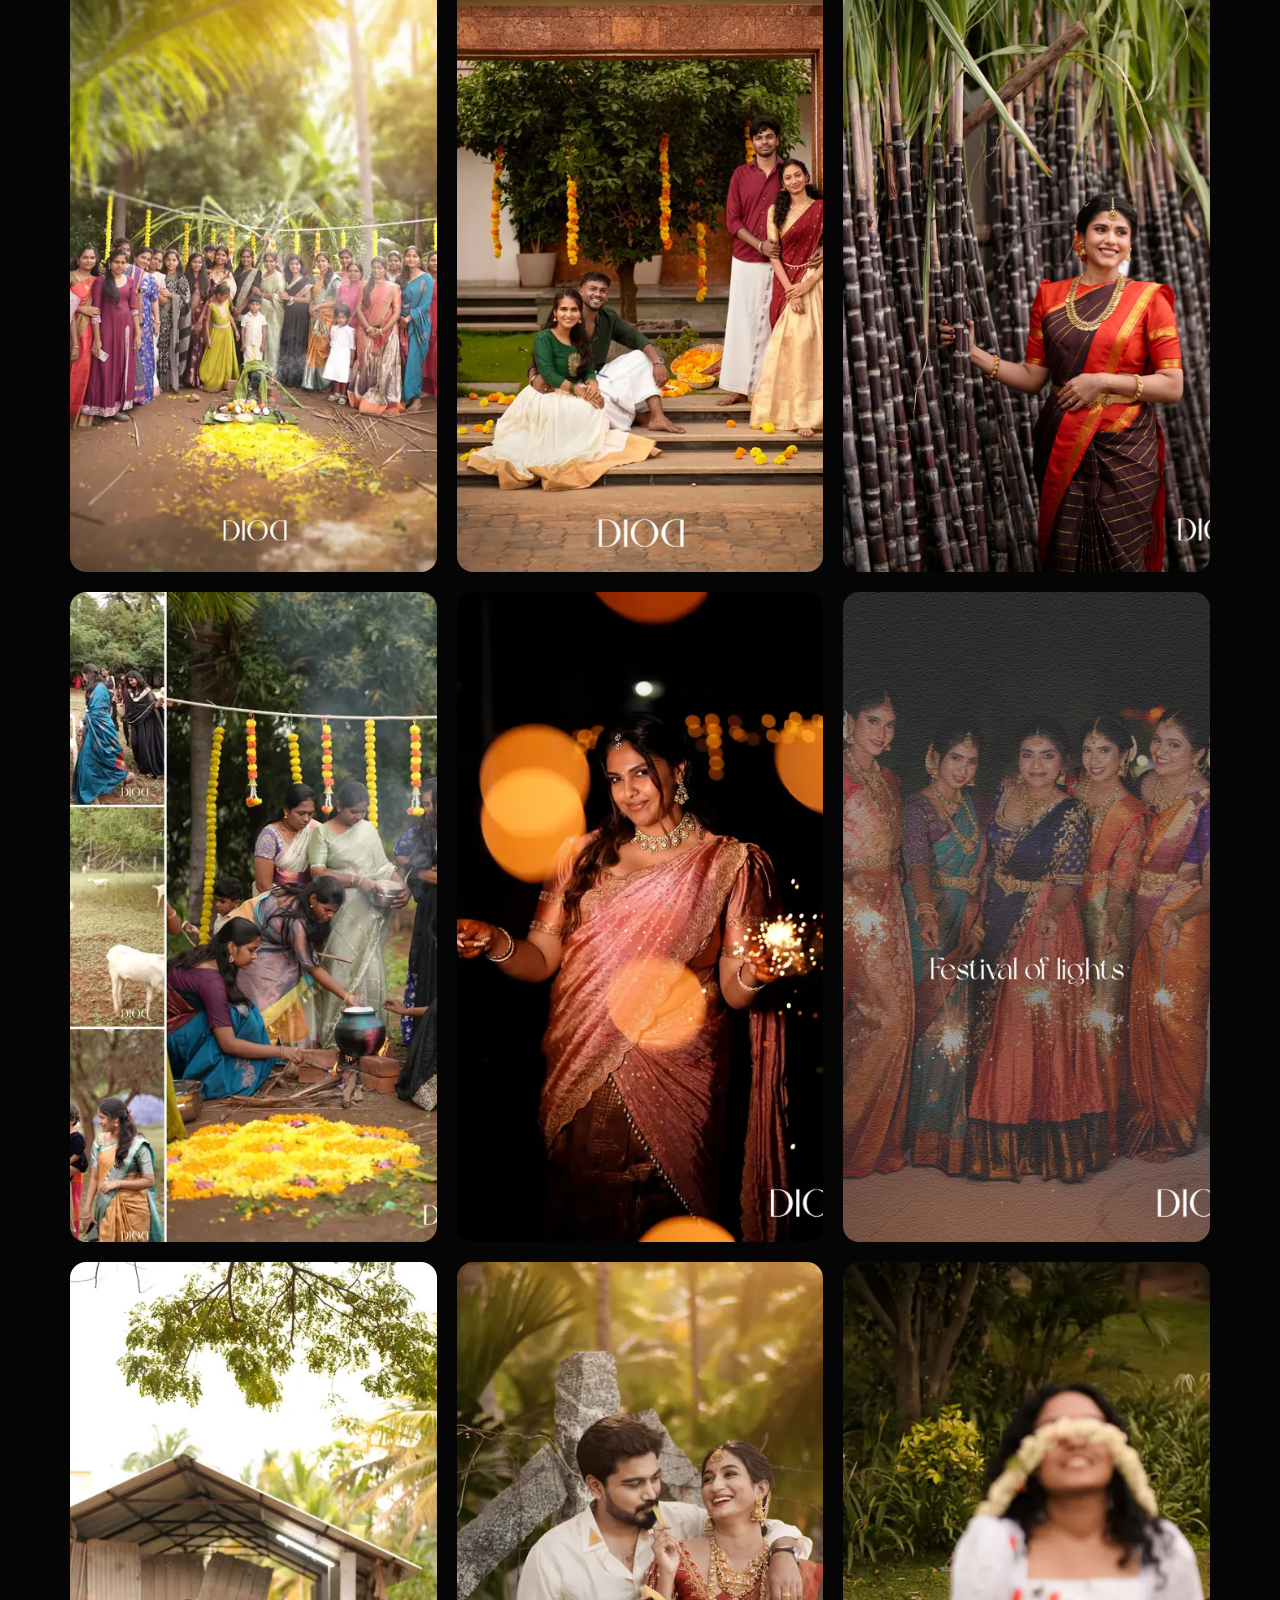
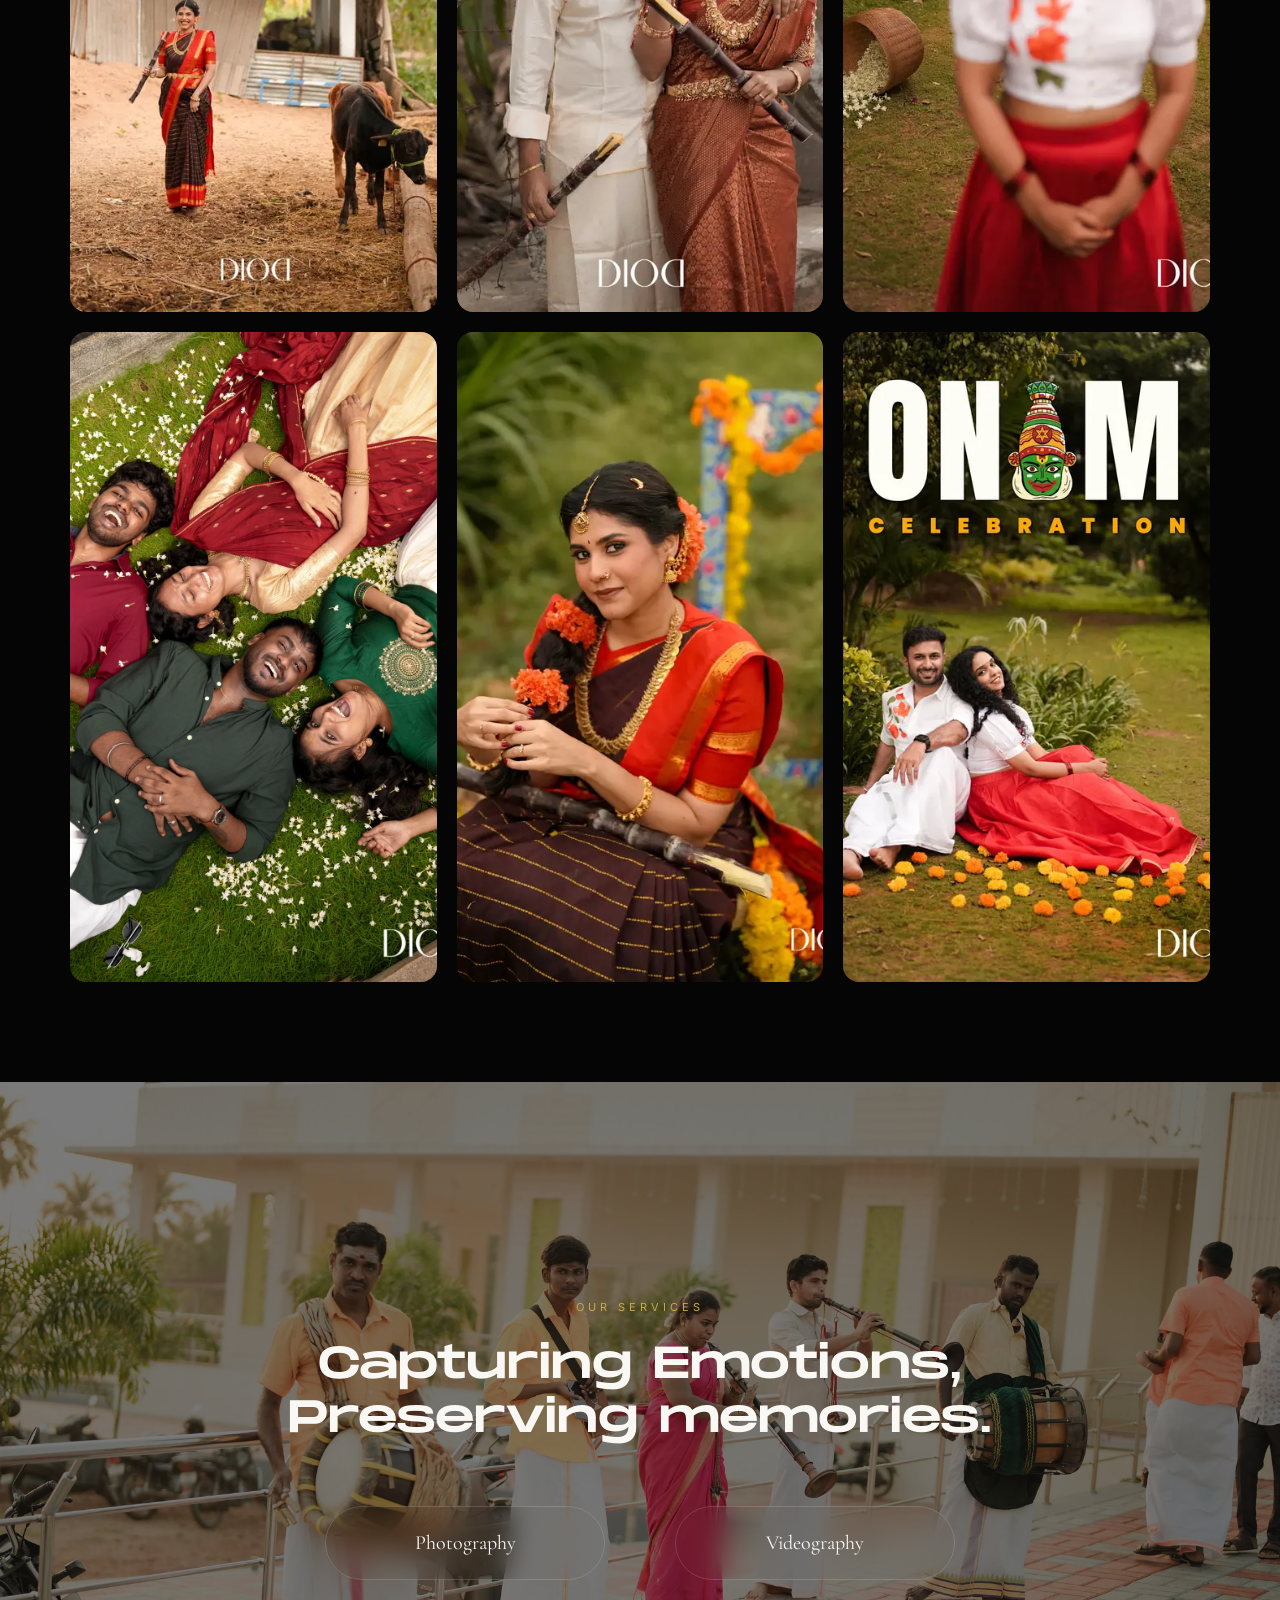
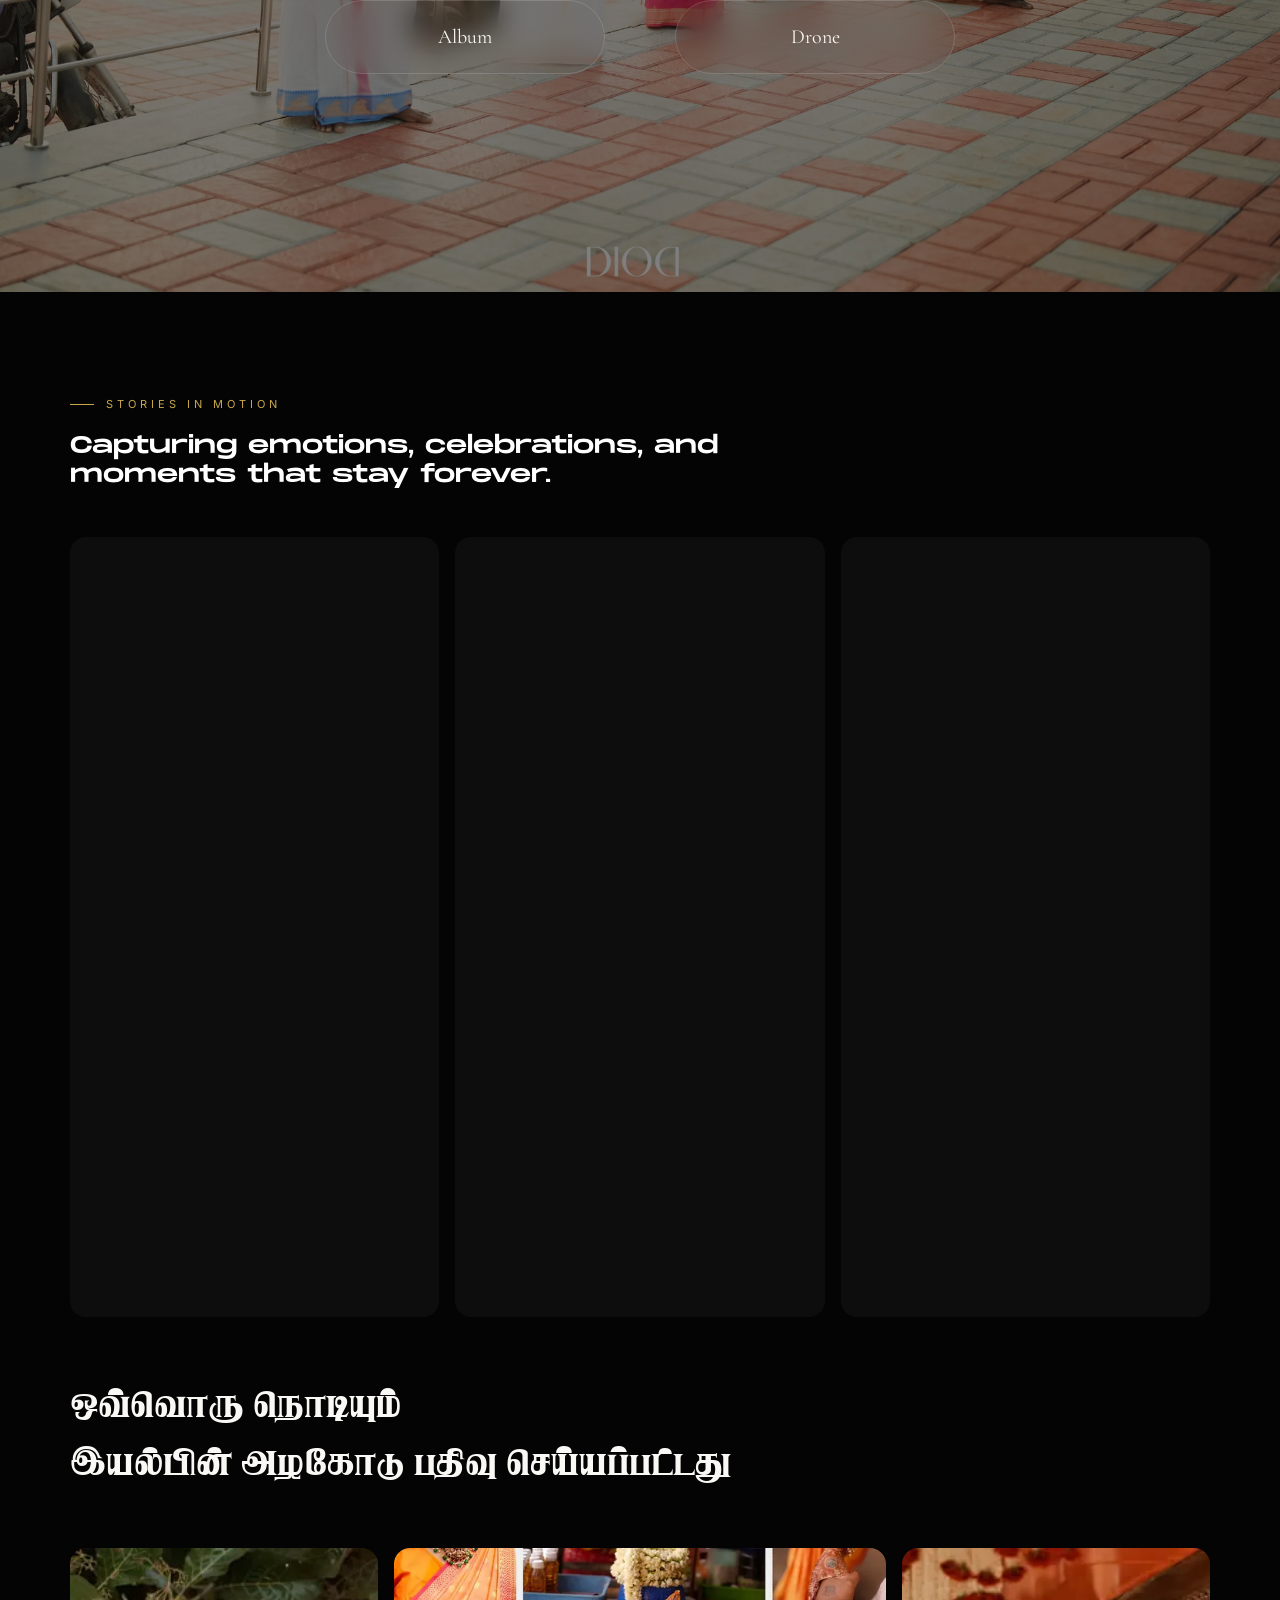
==== commit 78260e9e: "nil" ====
--- a/index.html
+++ b/index.html
@@ -2205,7 +2205,7 @@
 
                     <span>
 
-                        Fusionix Technologies
+                        Faldren Technologies
 
                     </span>
 
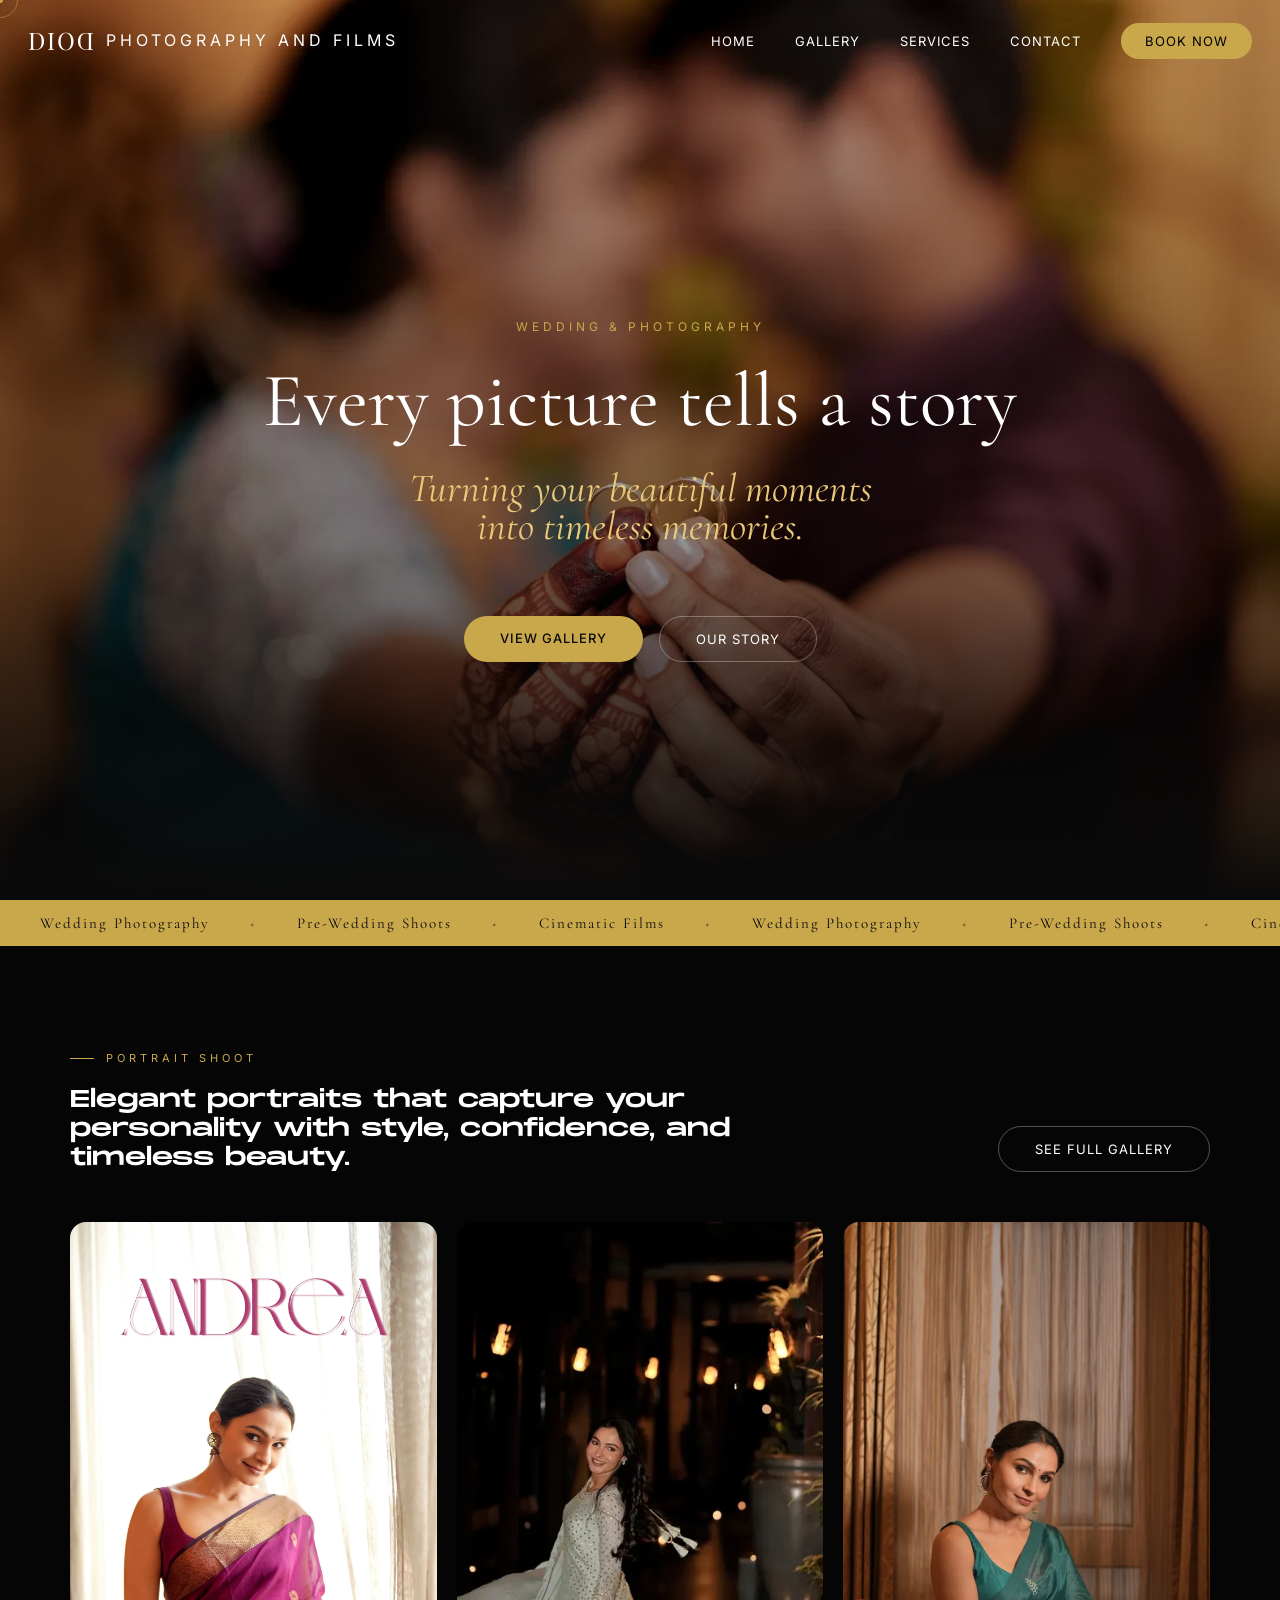
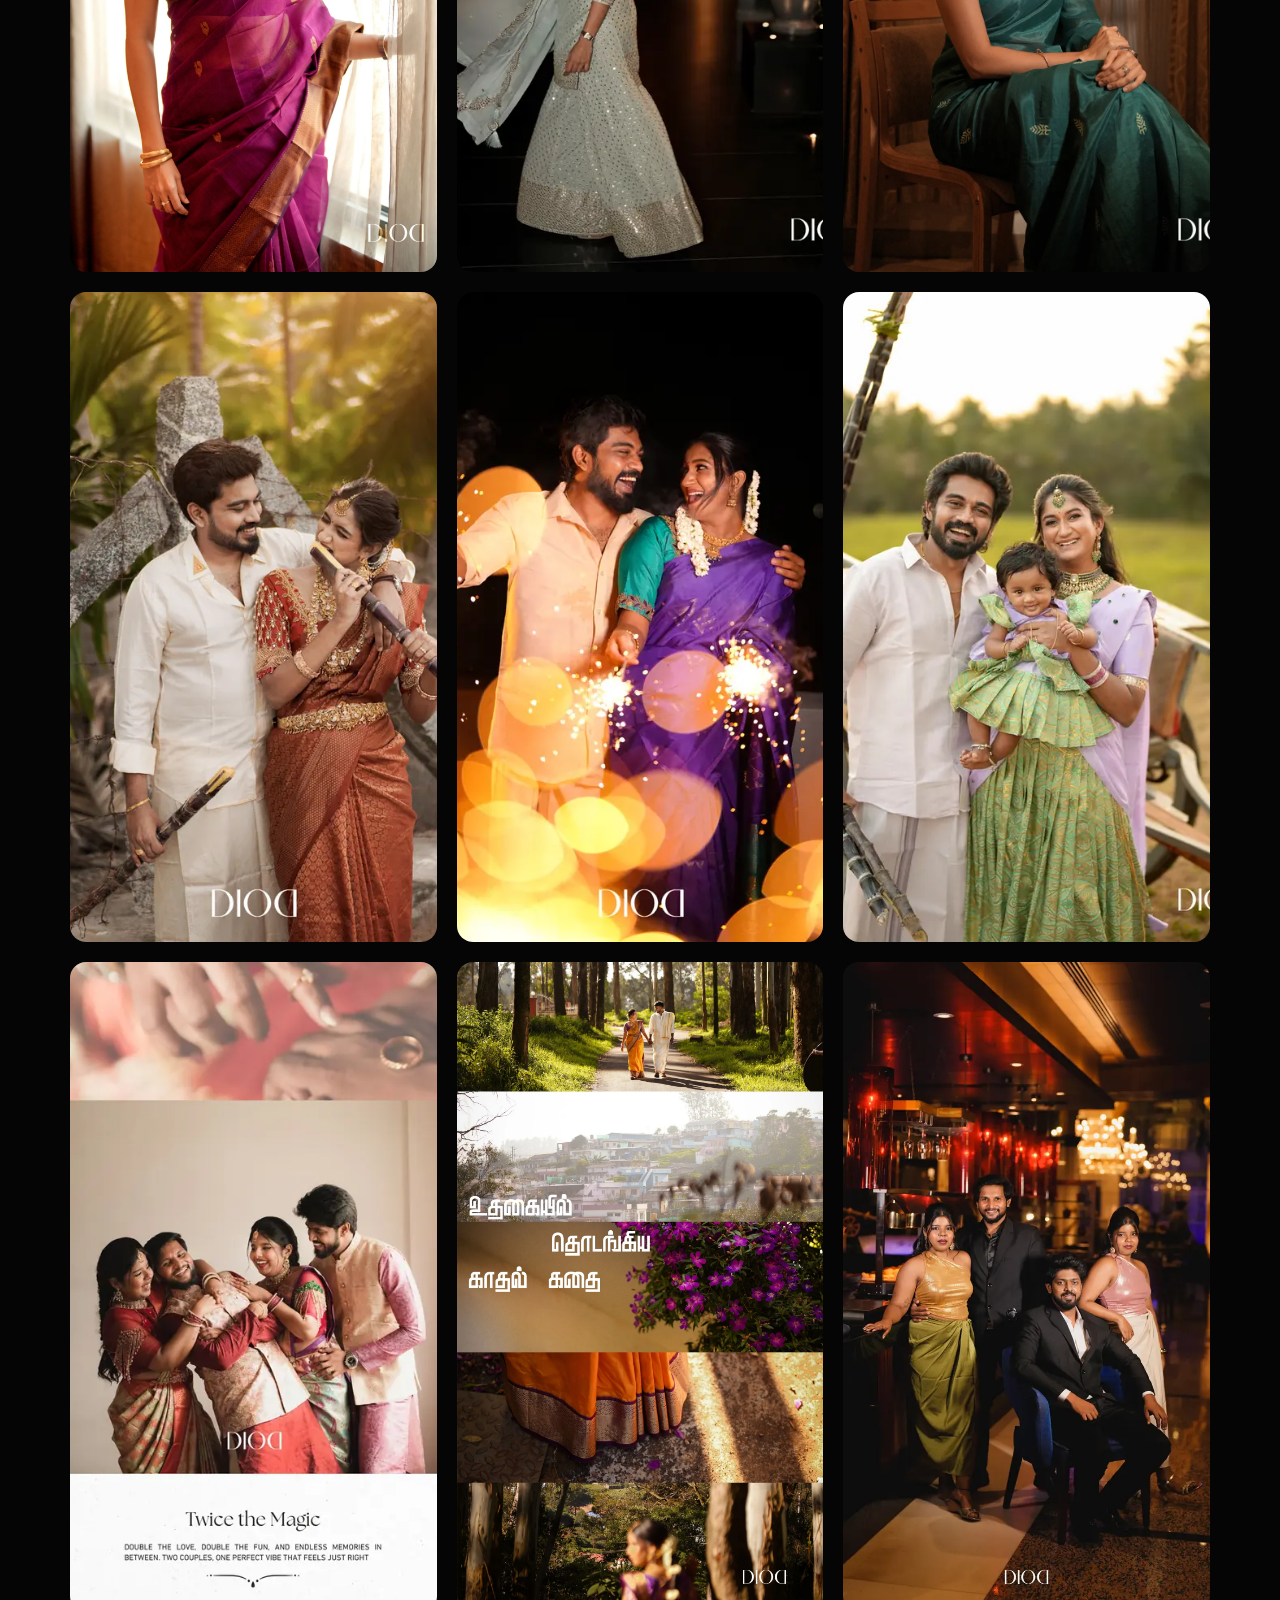
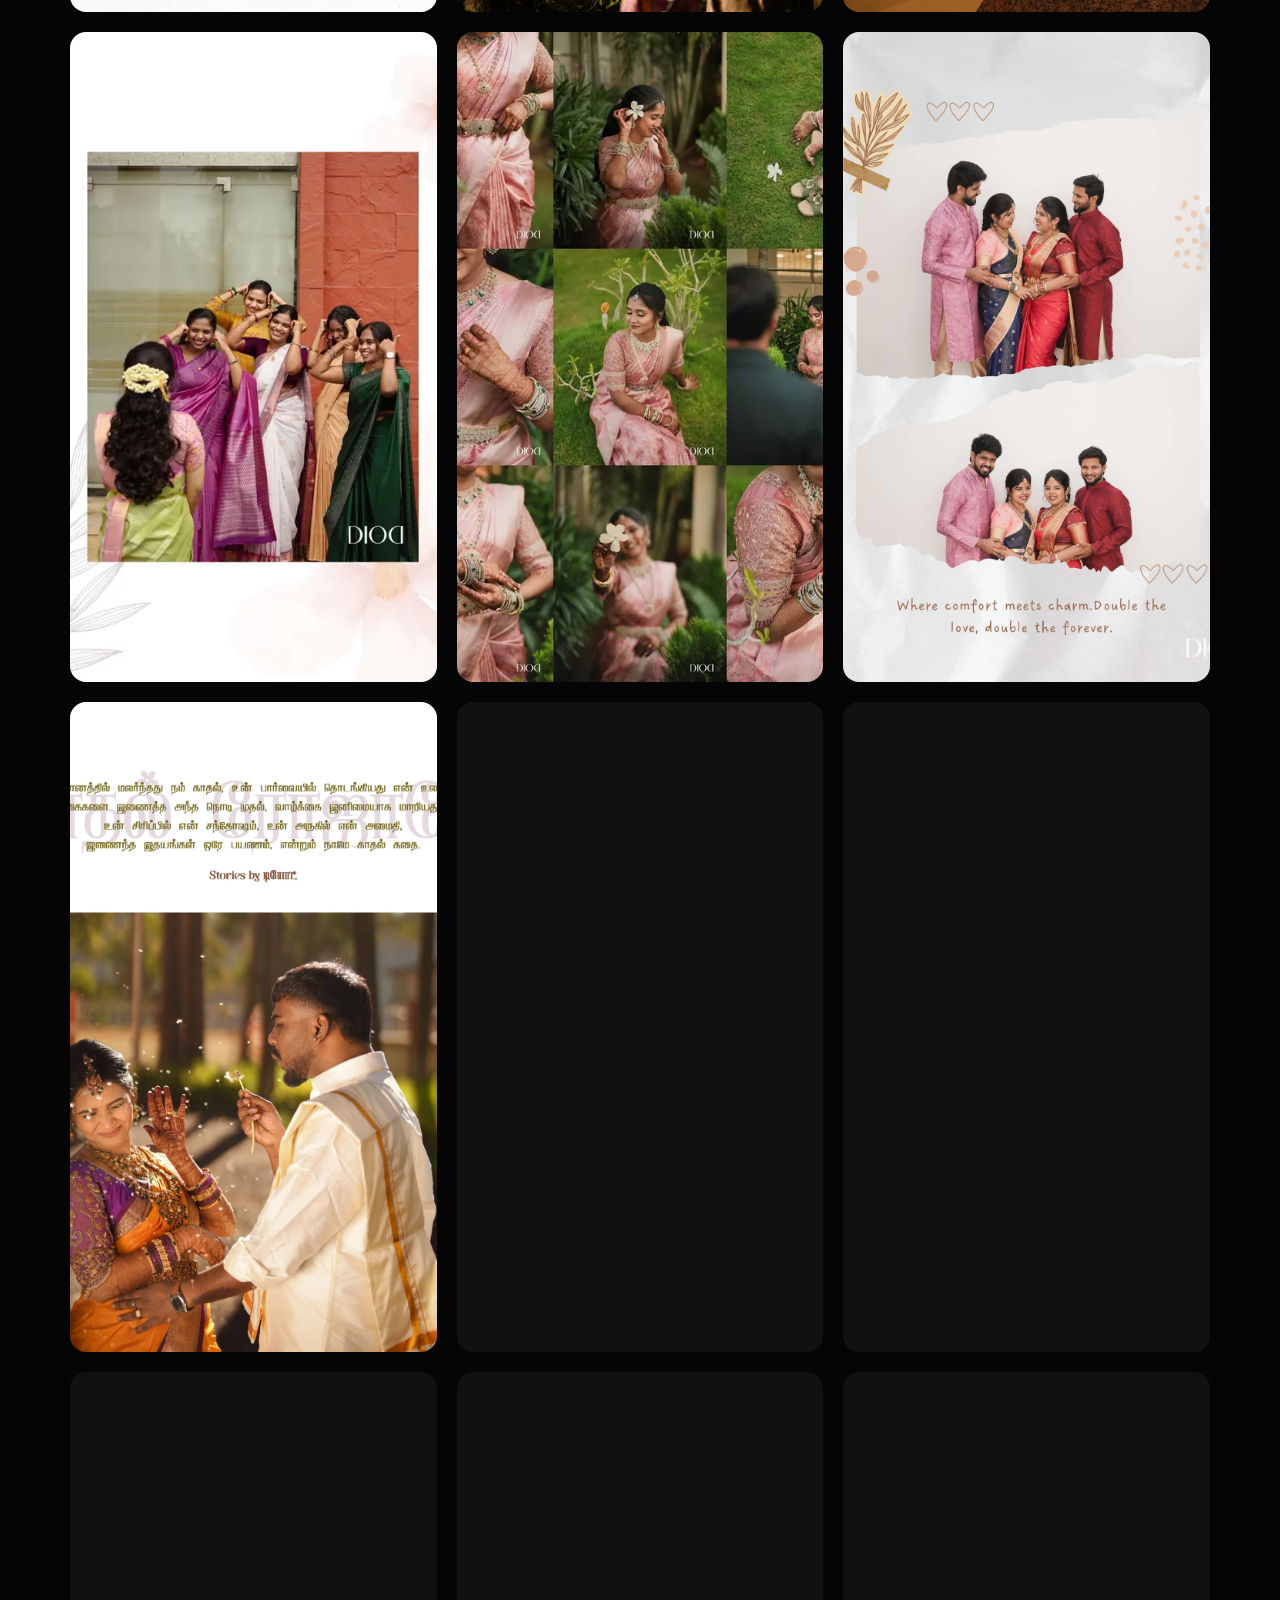
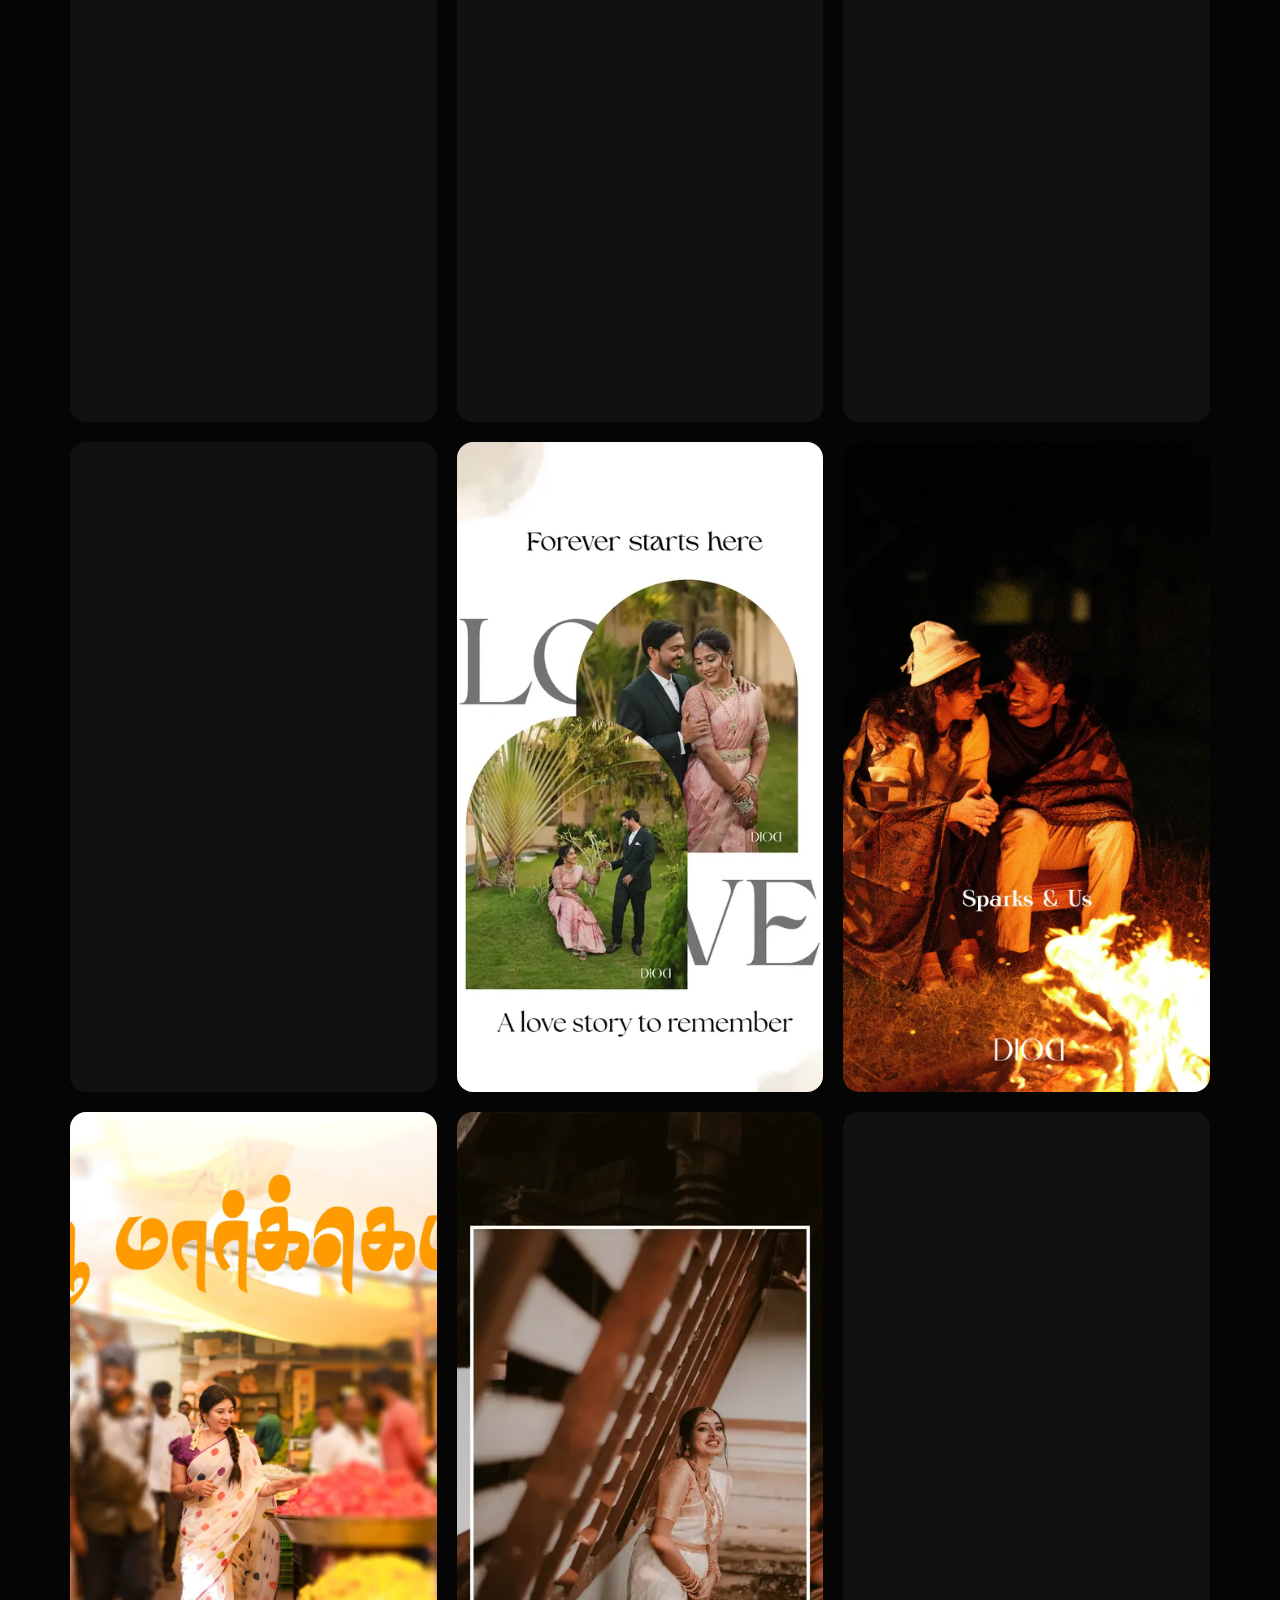
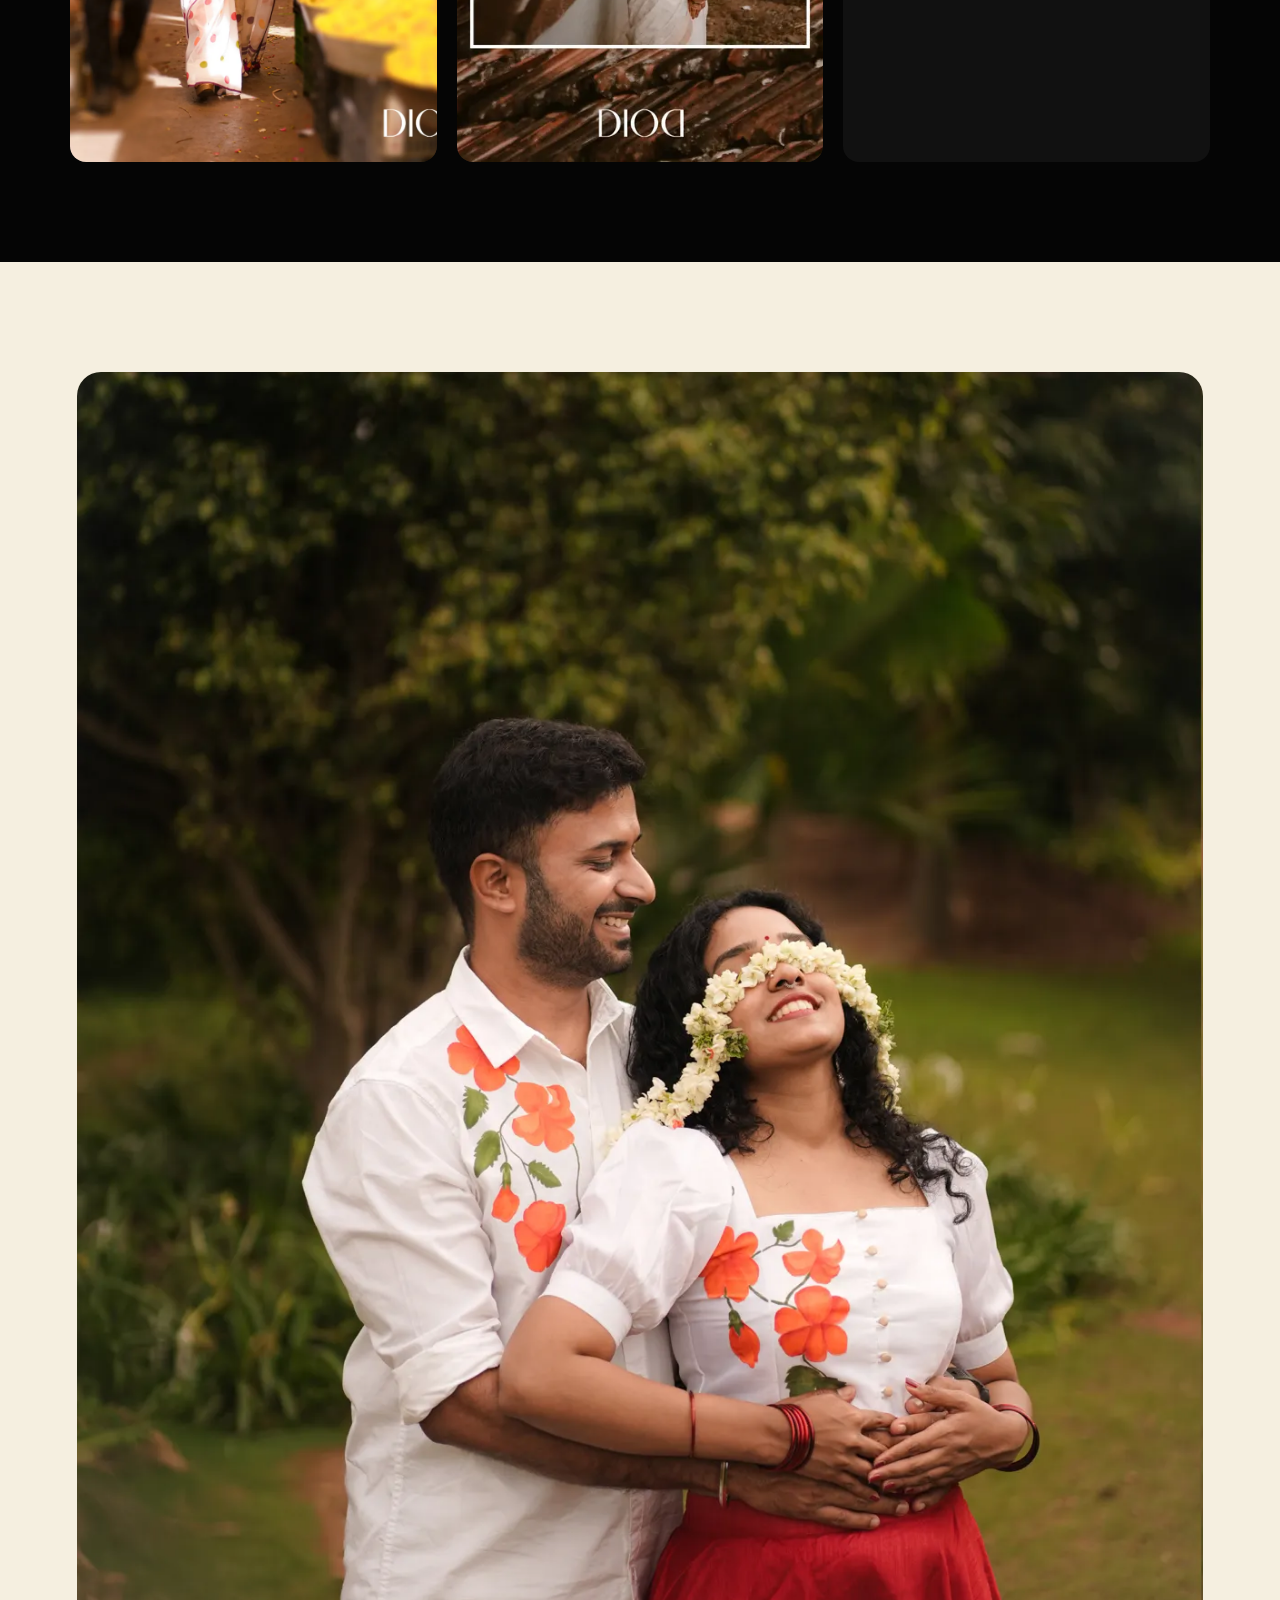
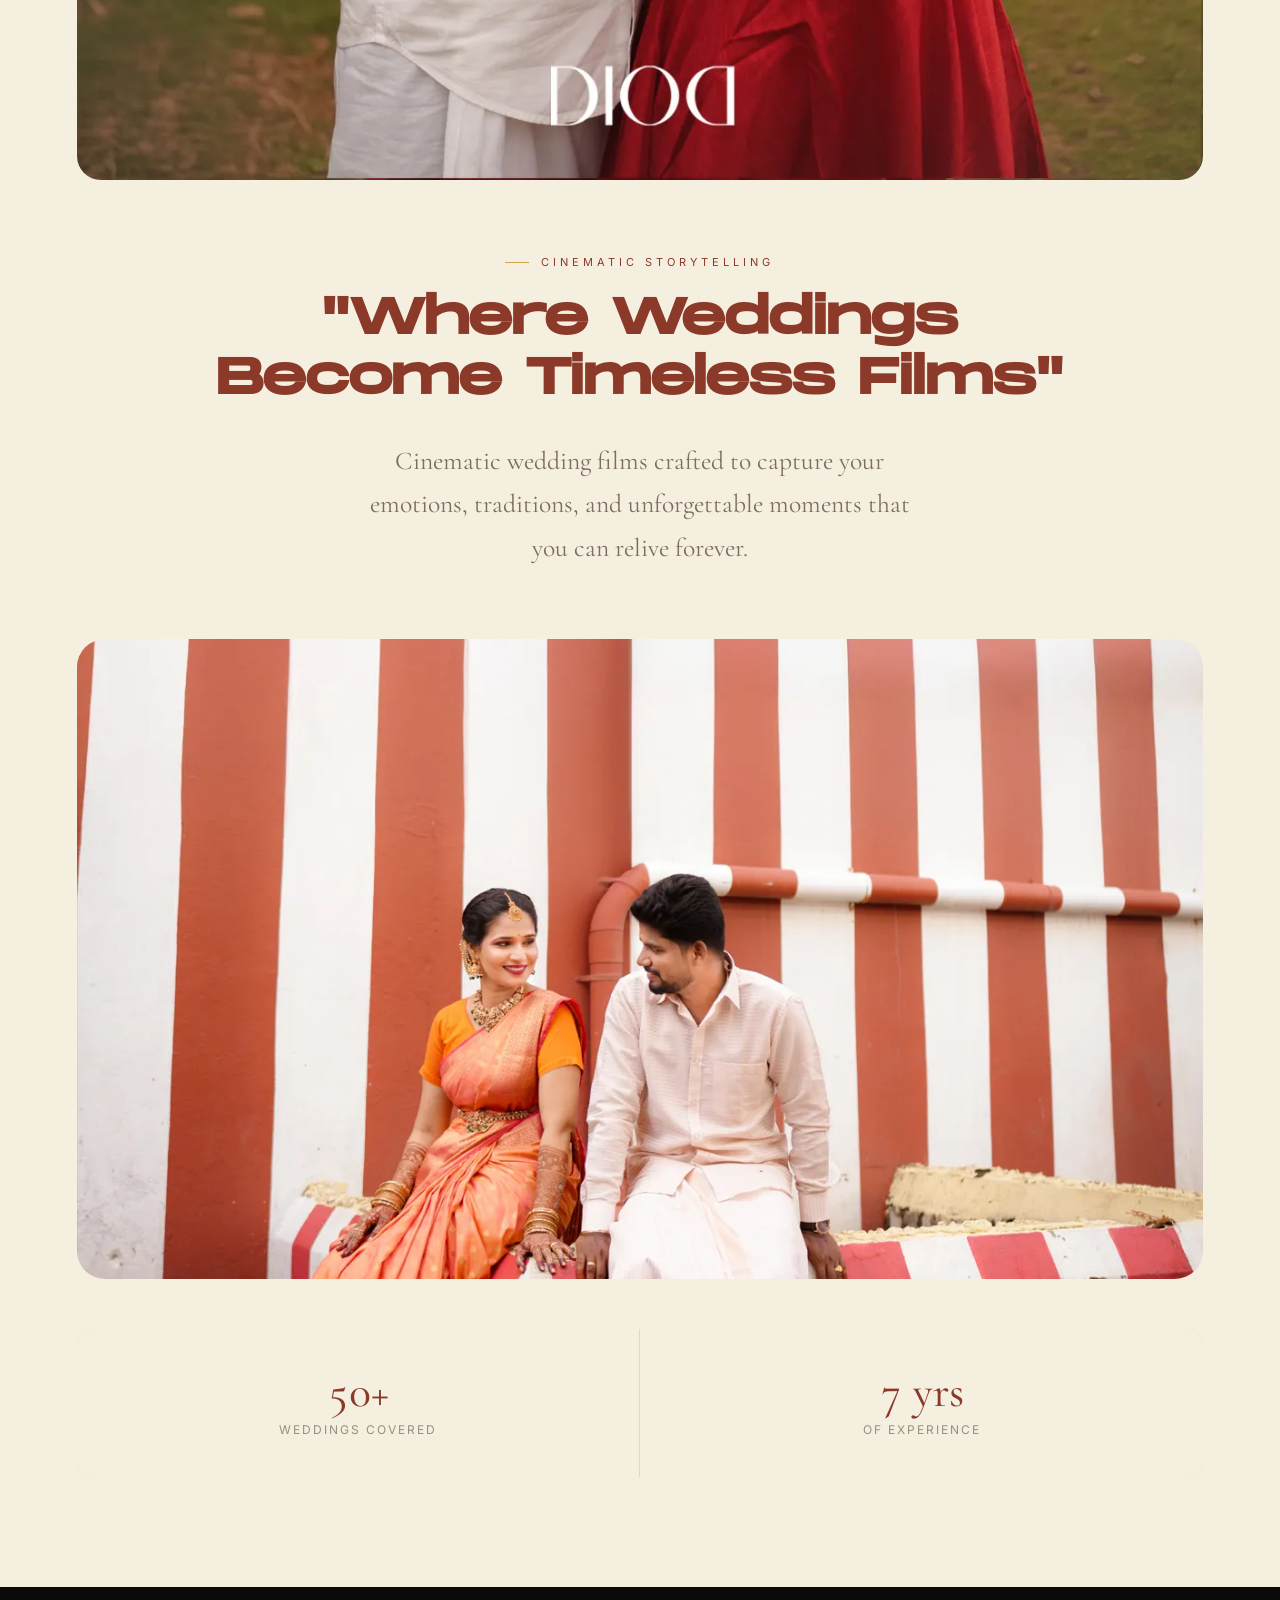
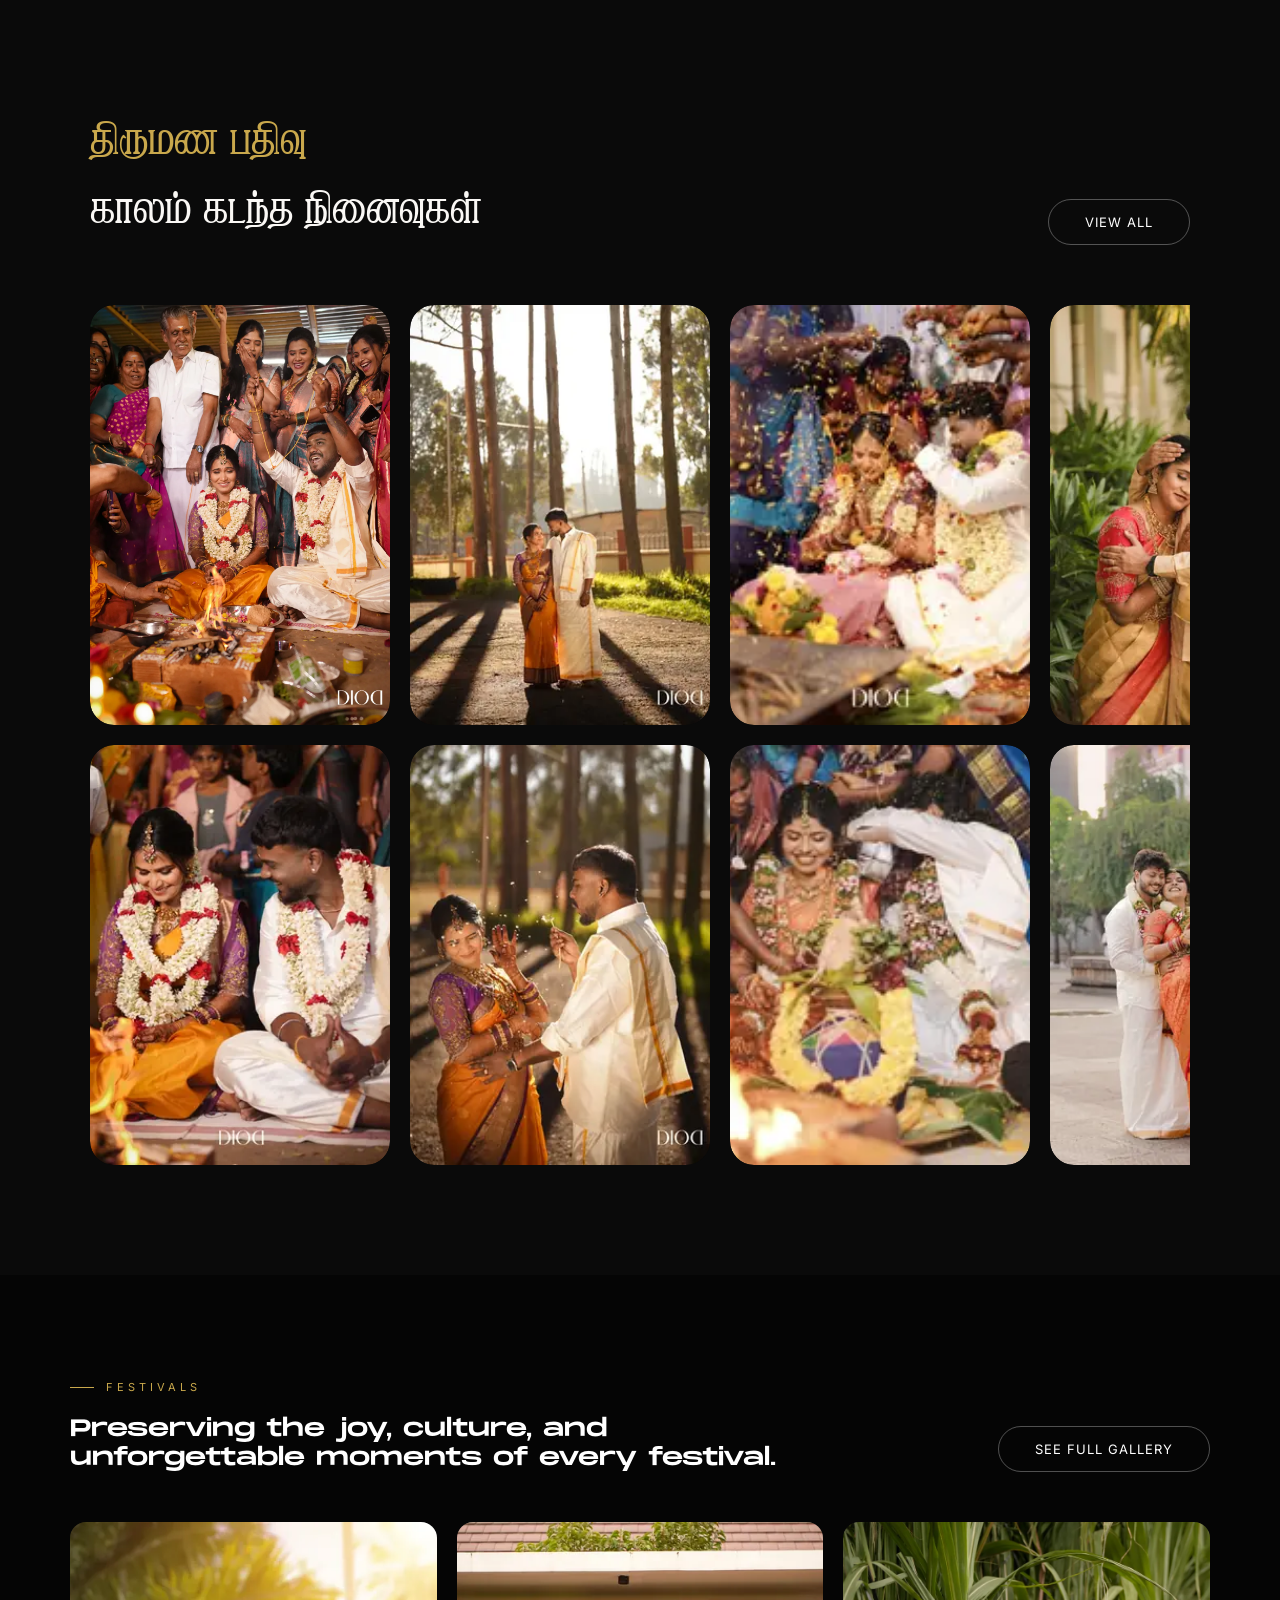
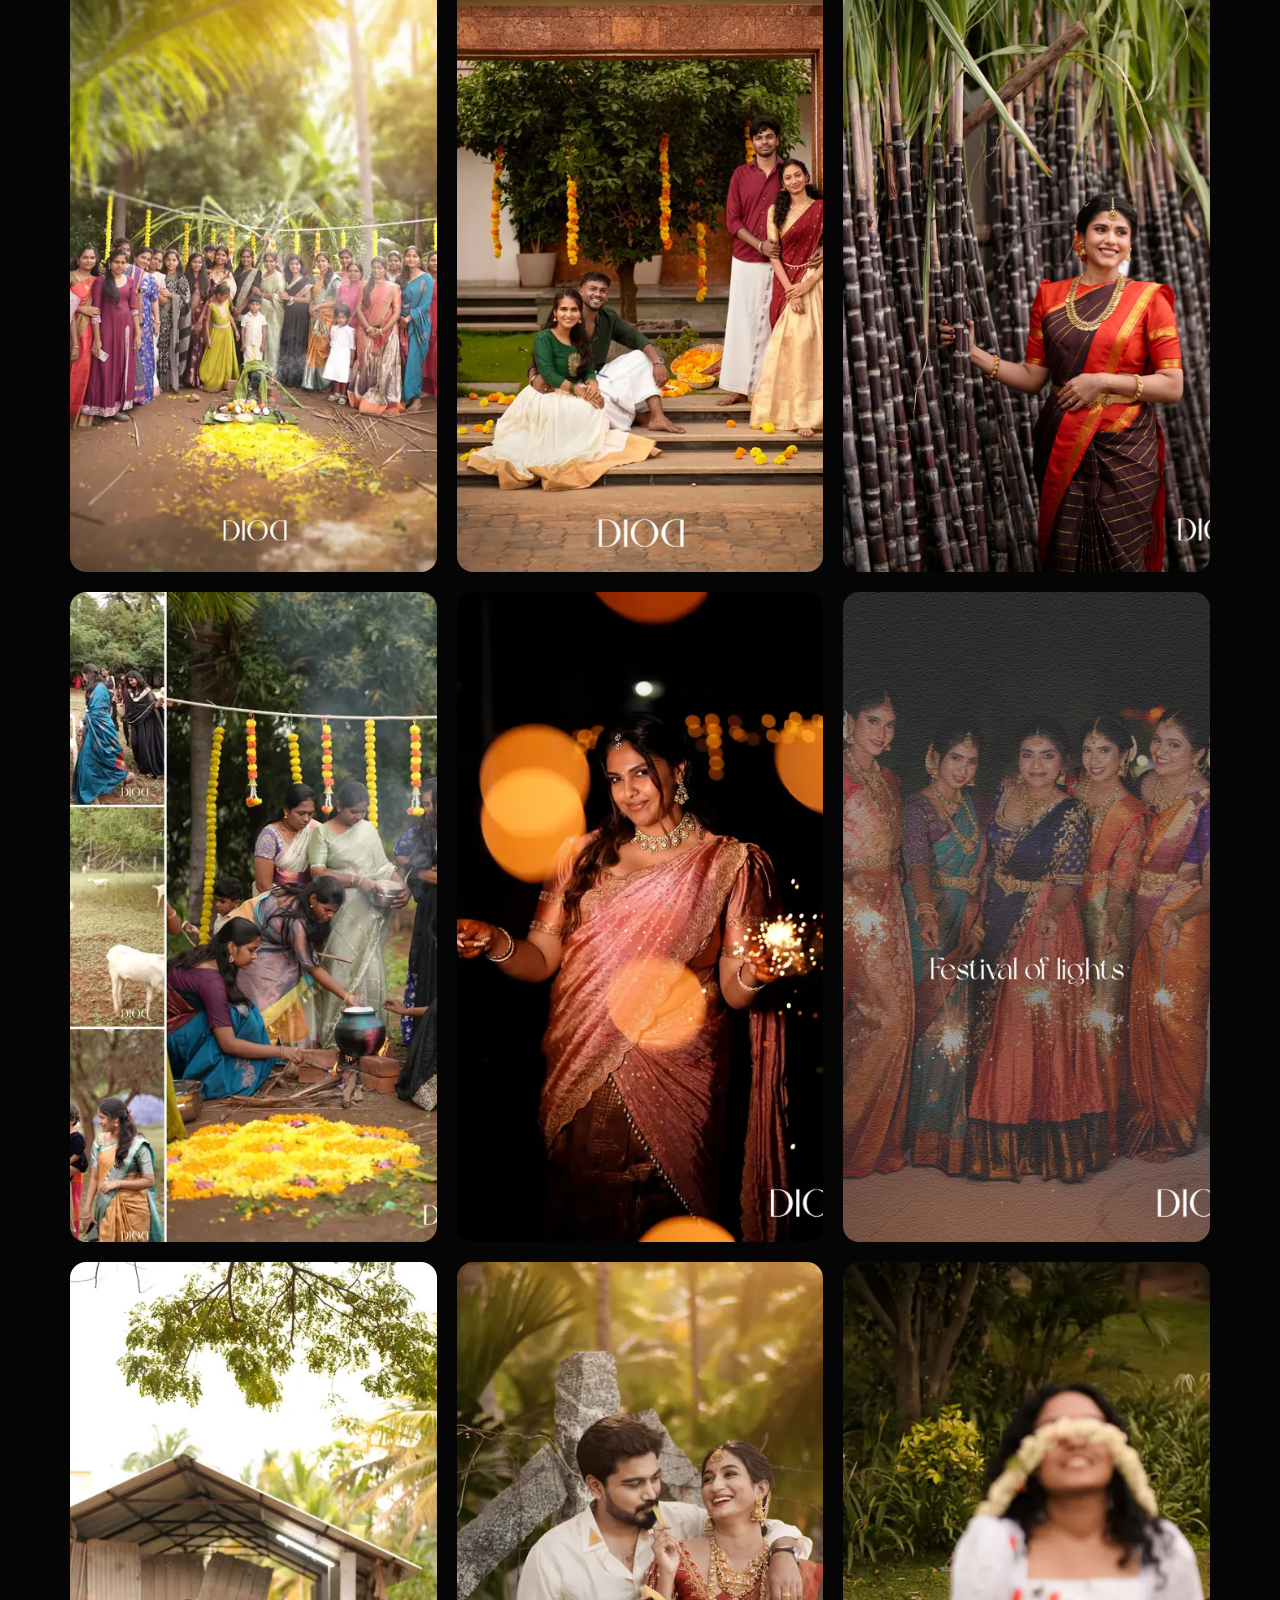
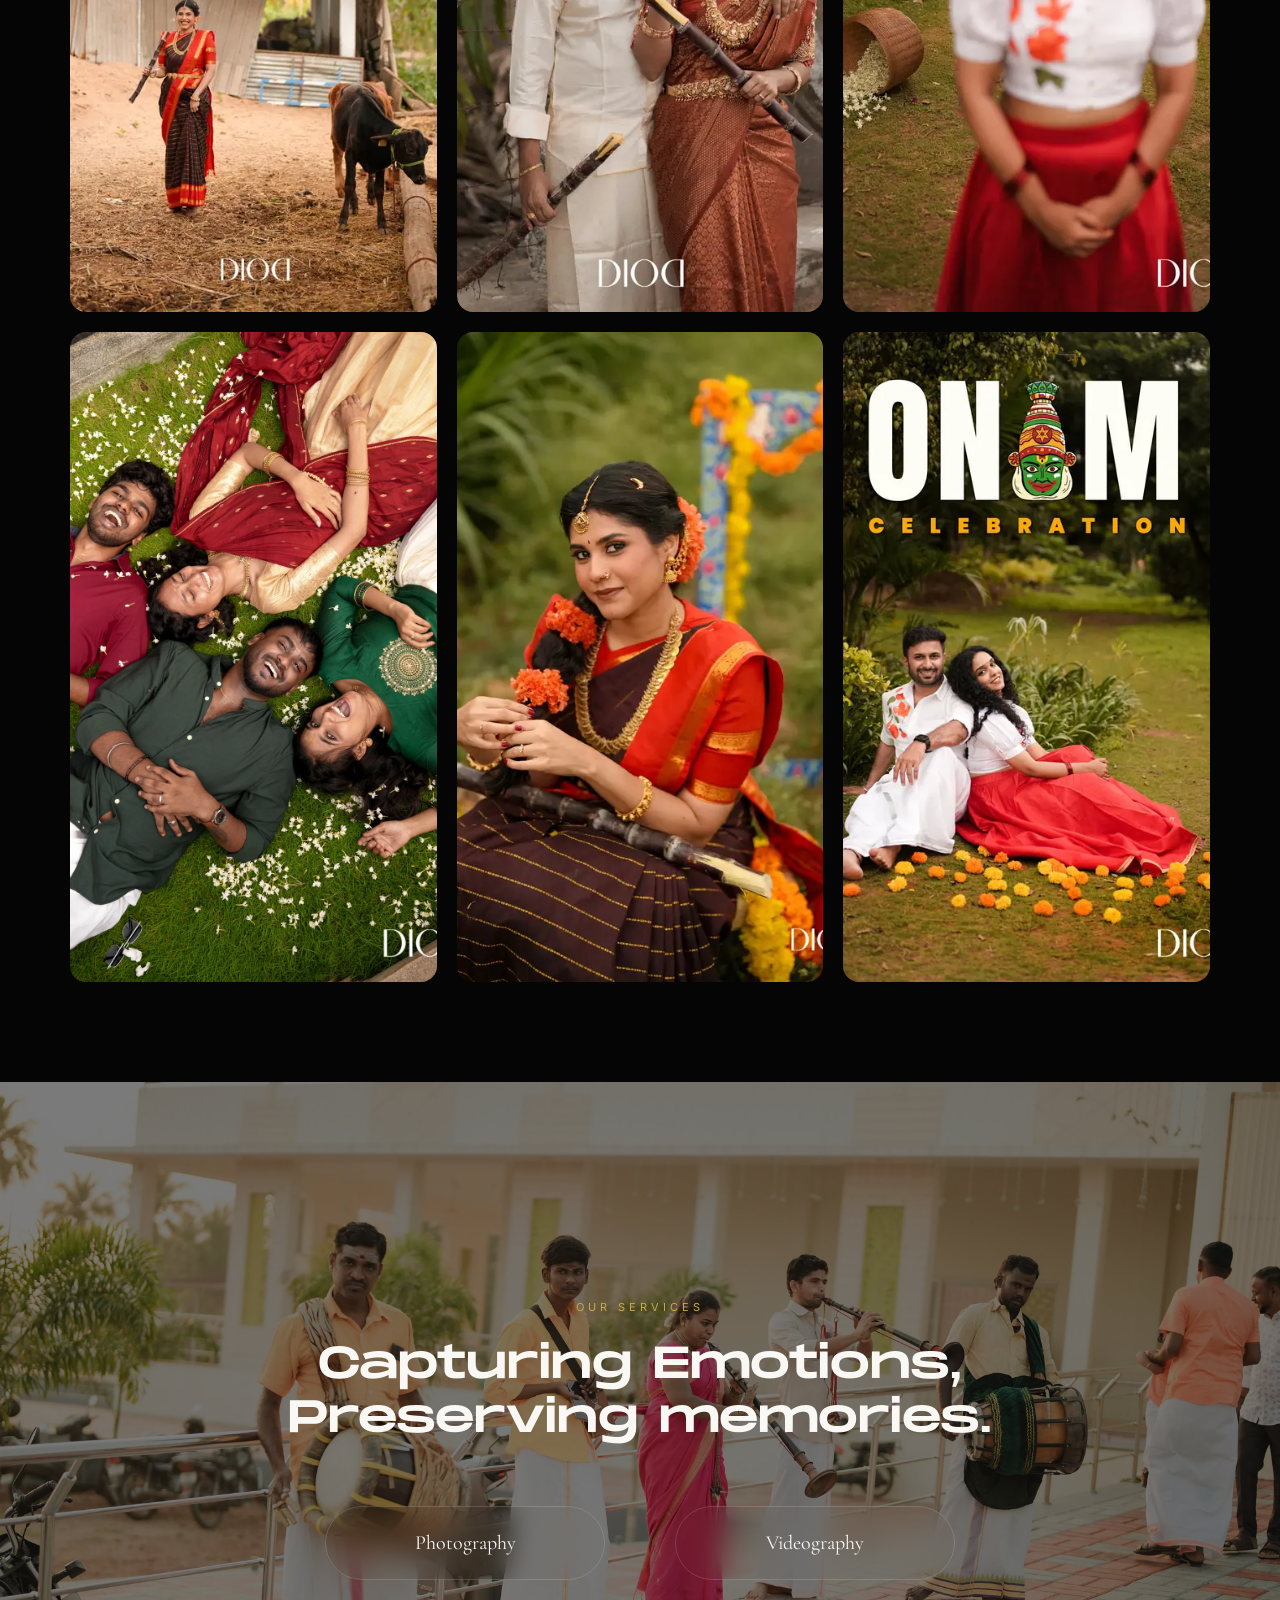
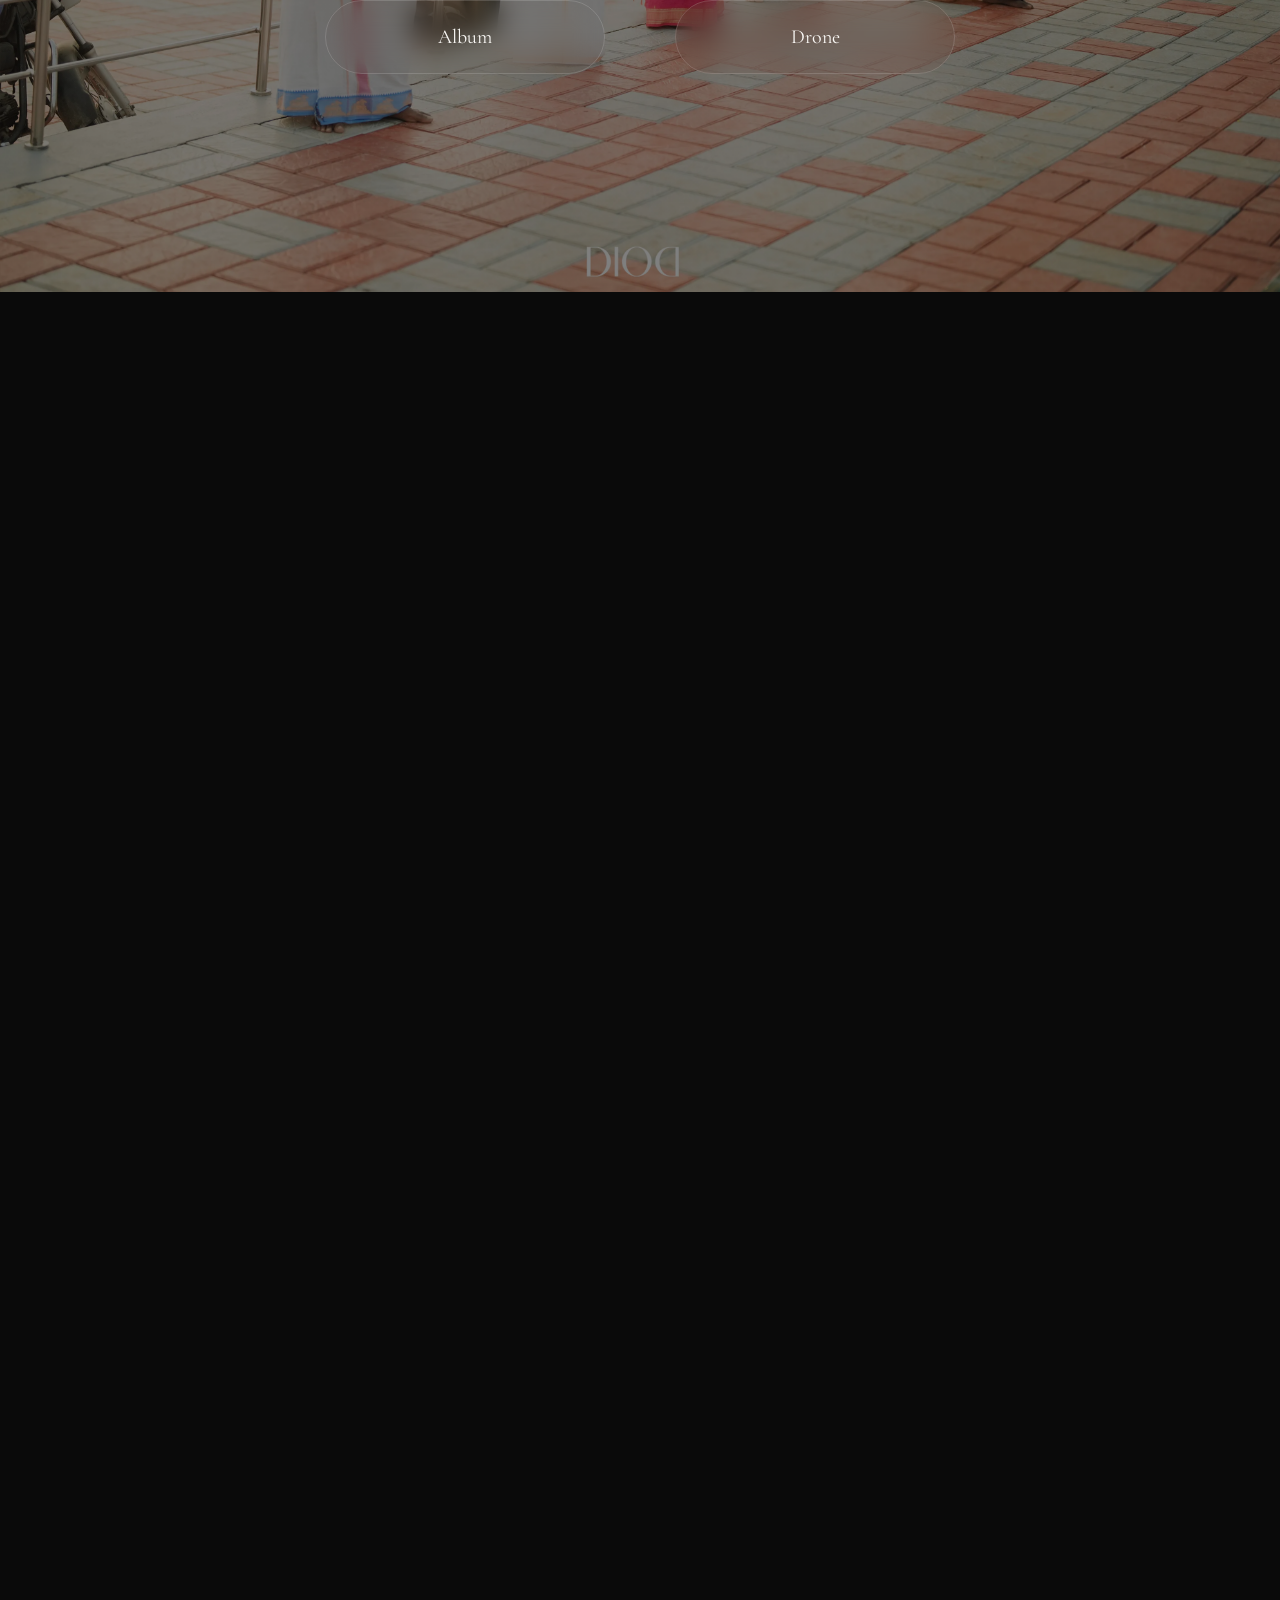
==== commit e79e371f: "." ====
--- a/index.html
+++ b/index.html
@@ -2205,7 +2205,7 @@
 
                     <span>
 
-                        Faldren Technologies
+                        Fusionix Technologies
 
                     </span>
 
